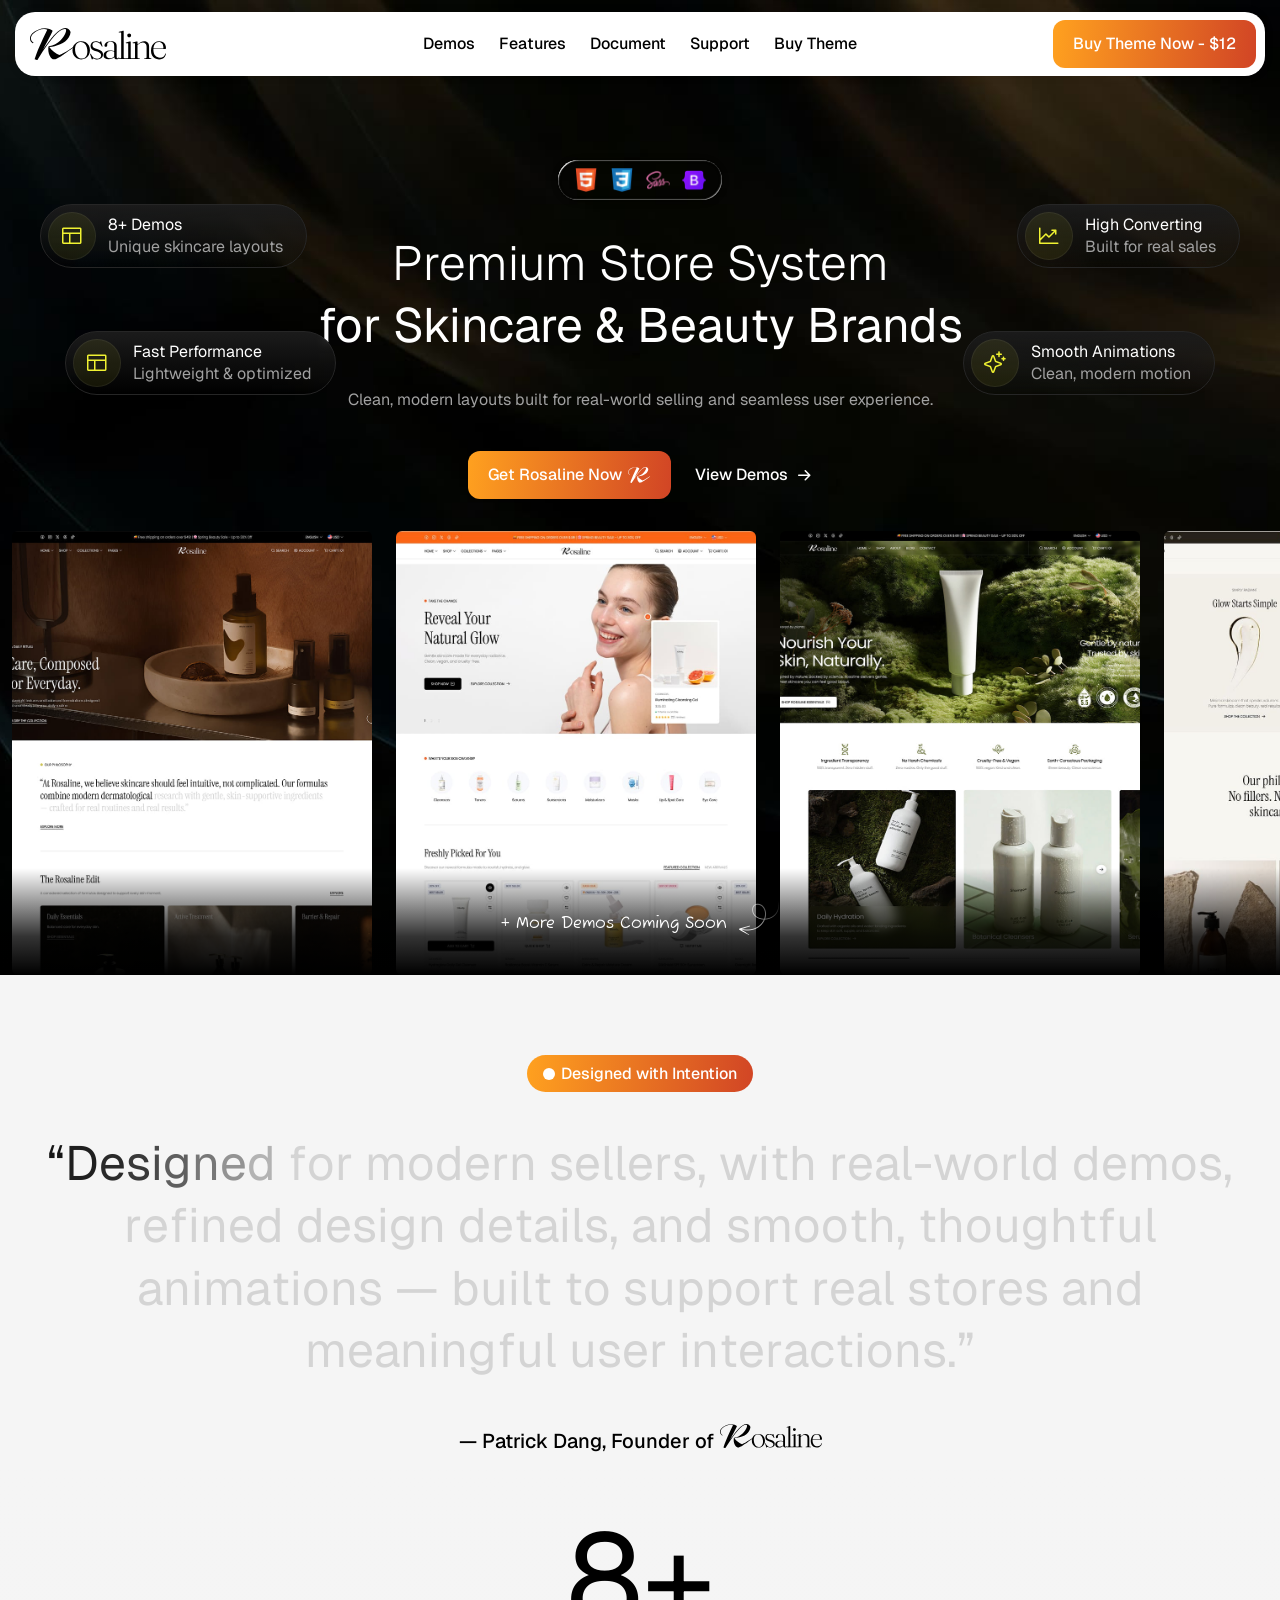
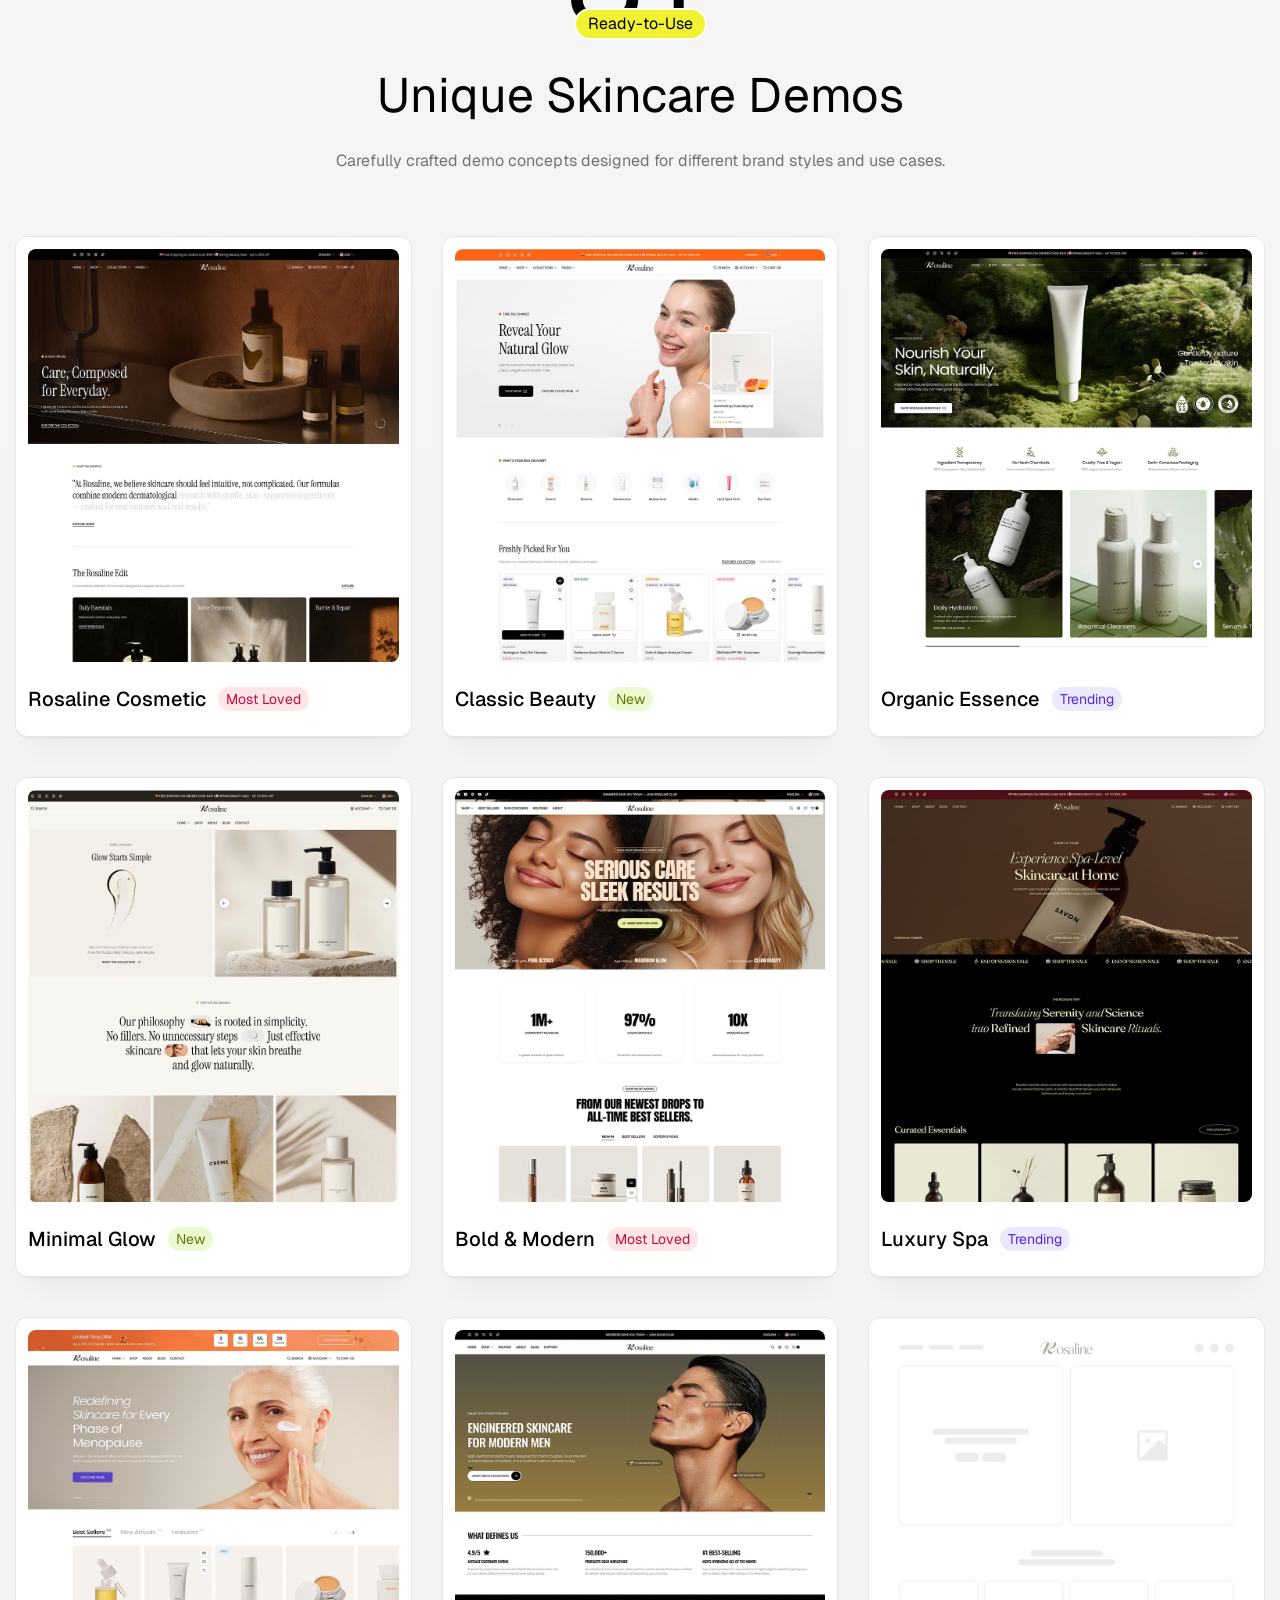
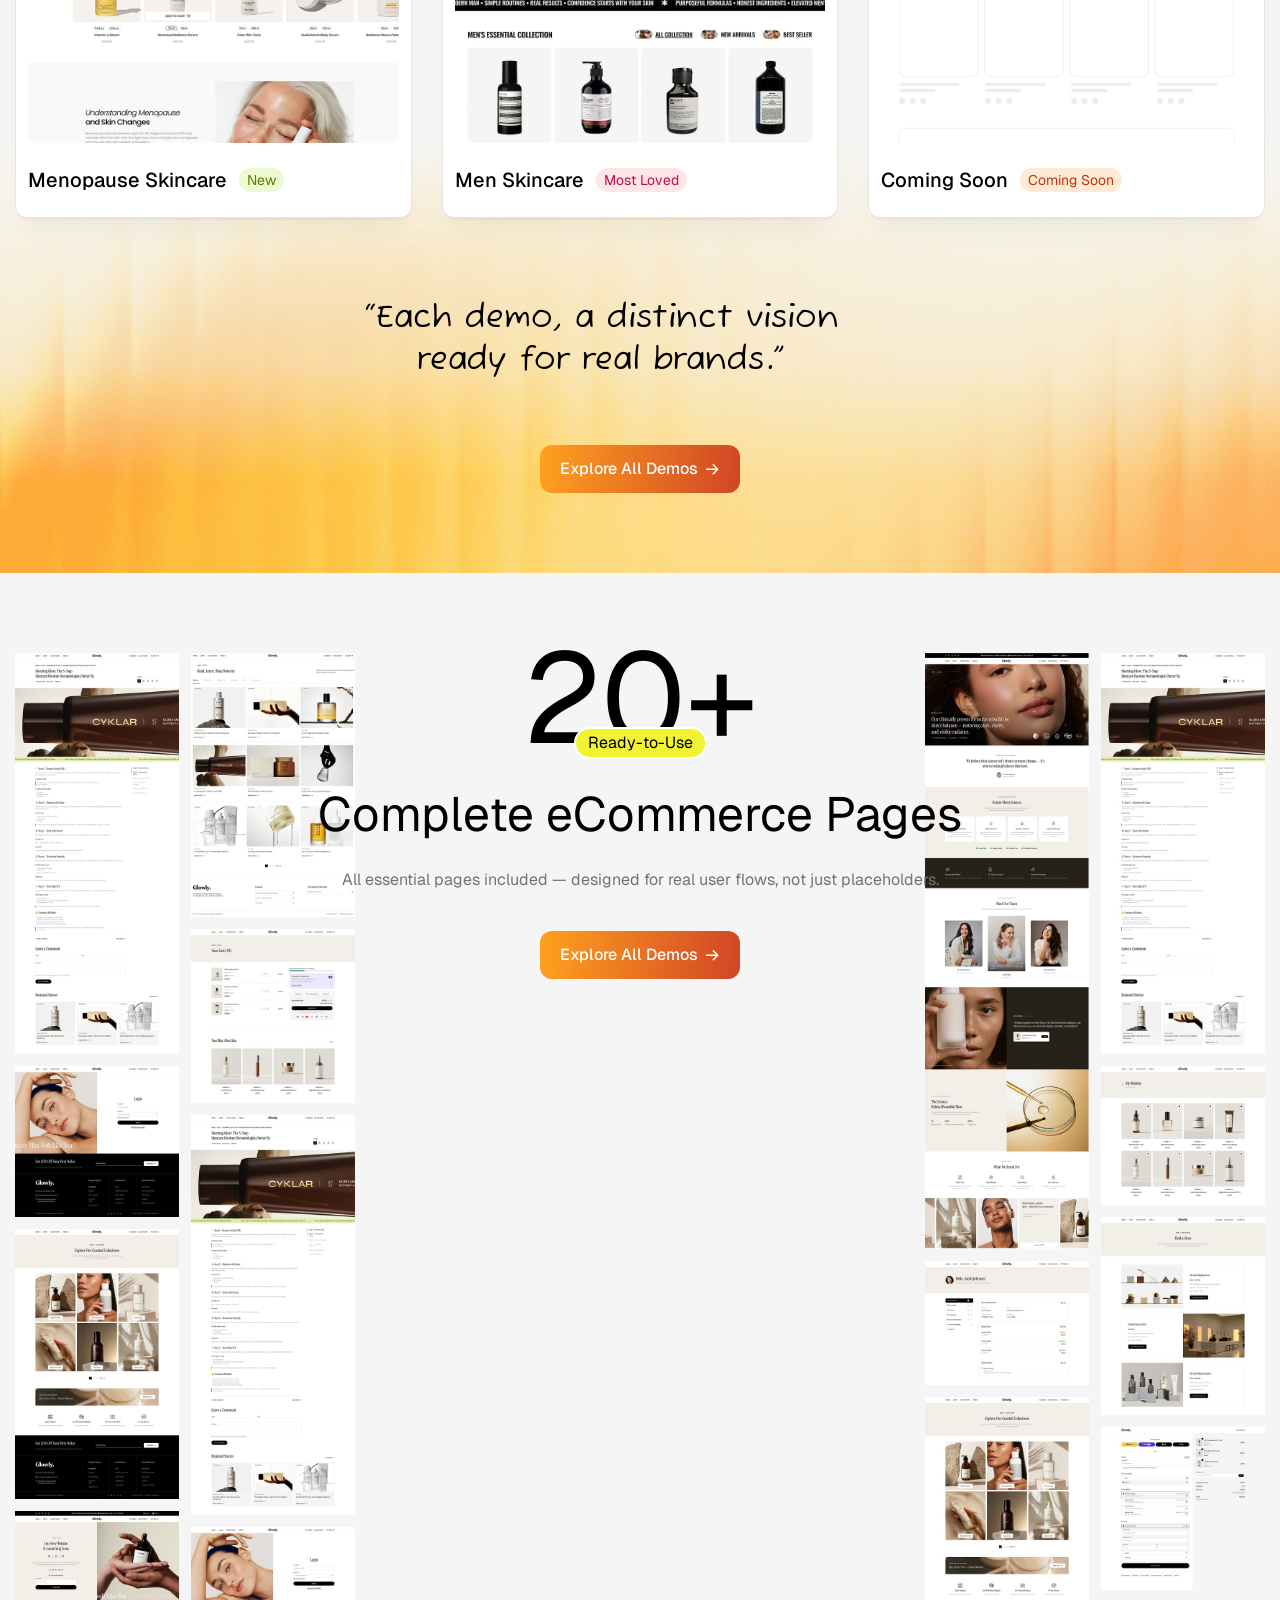
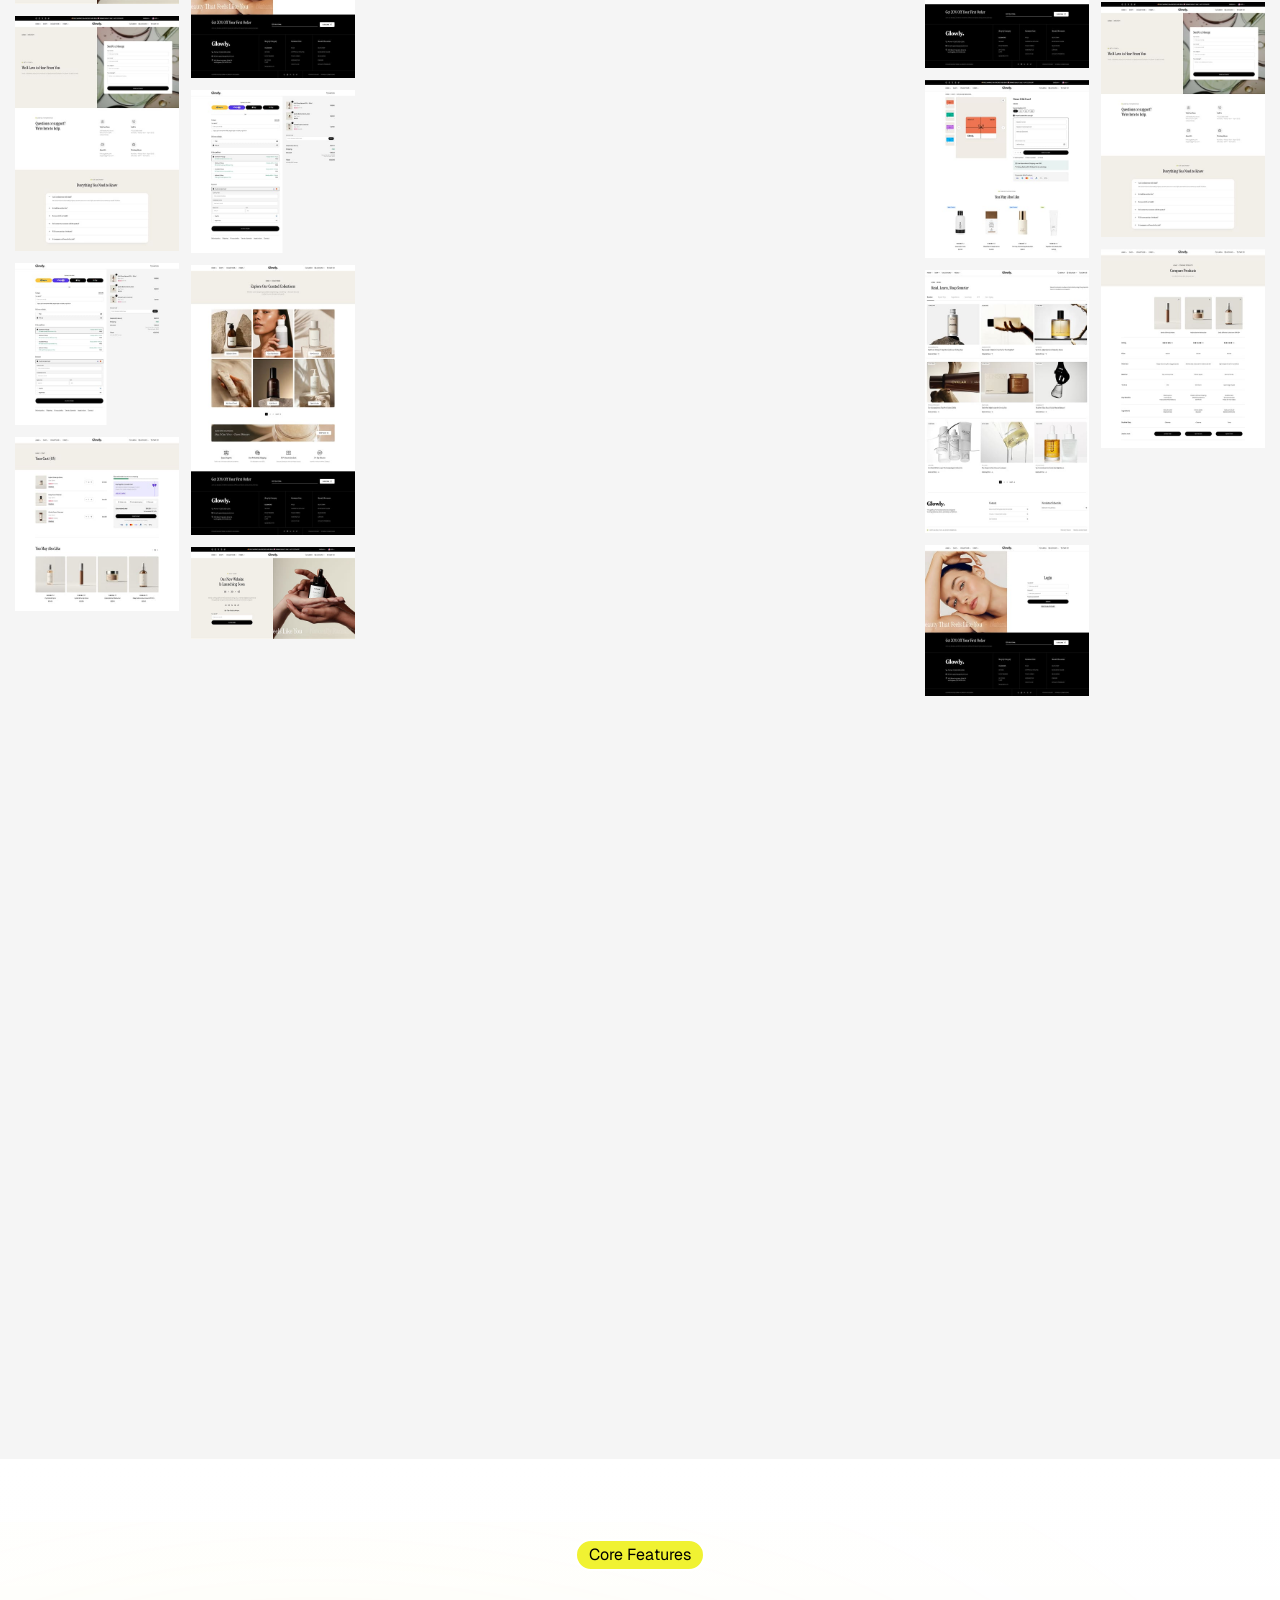
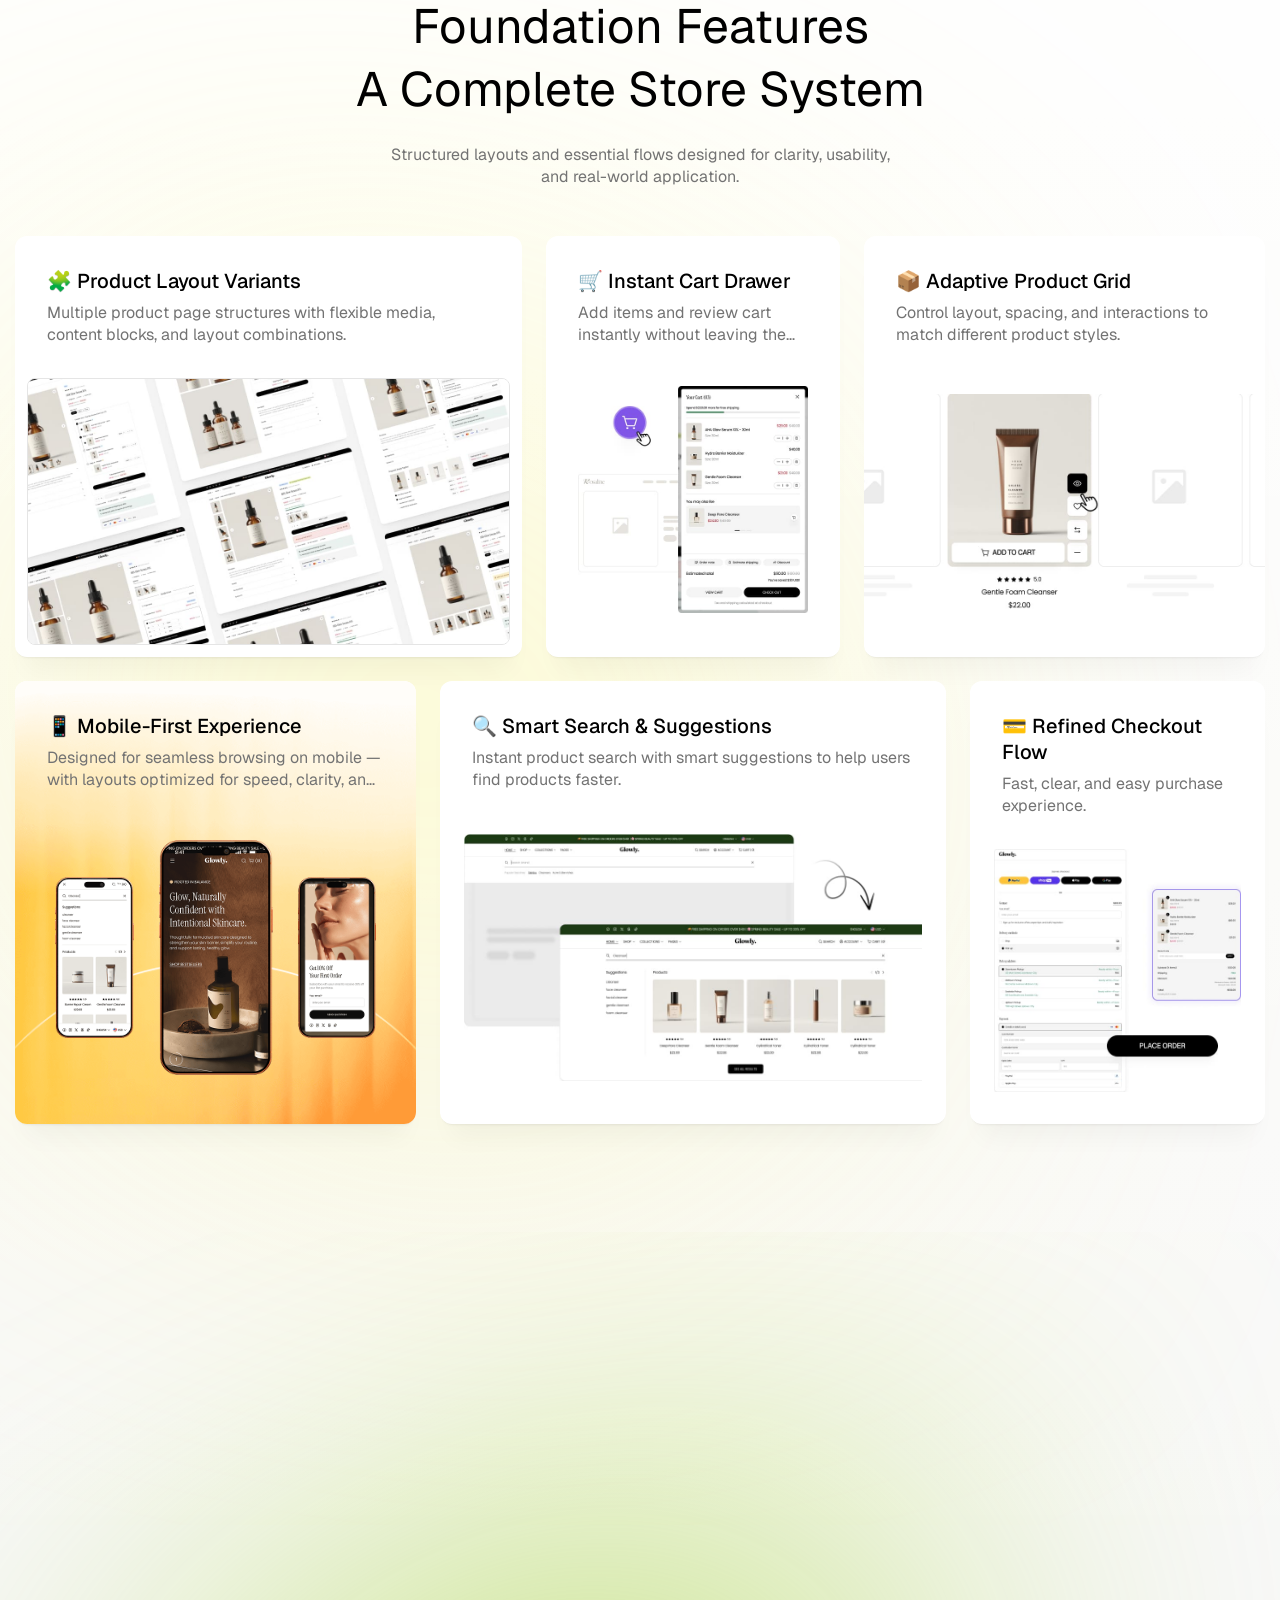
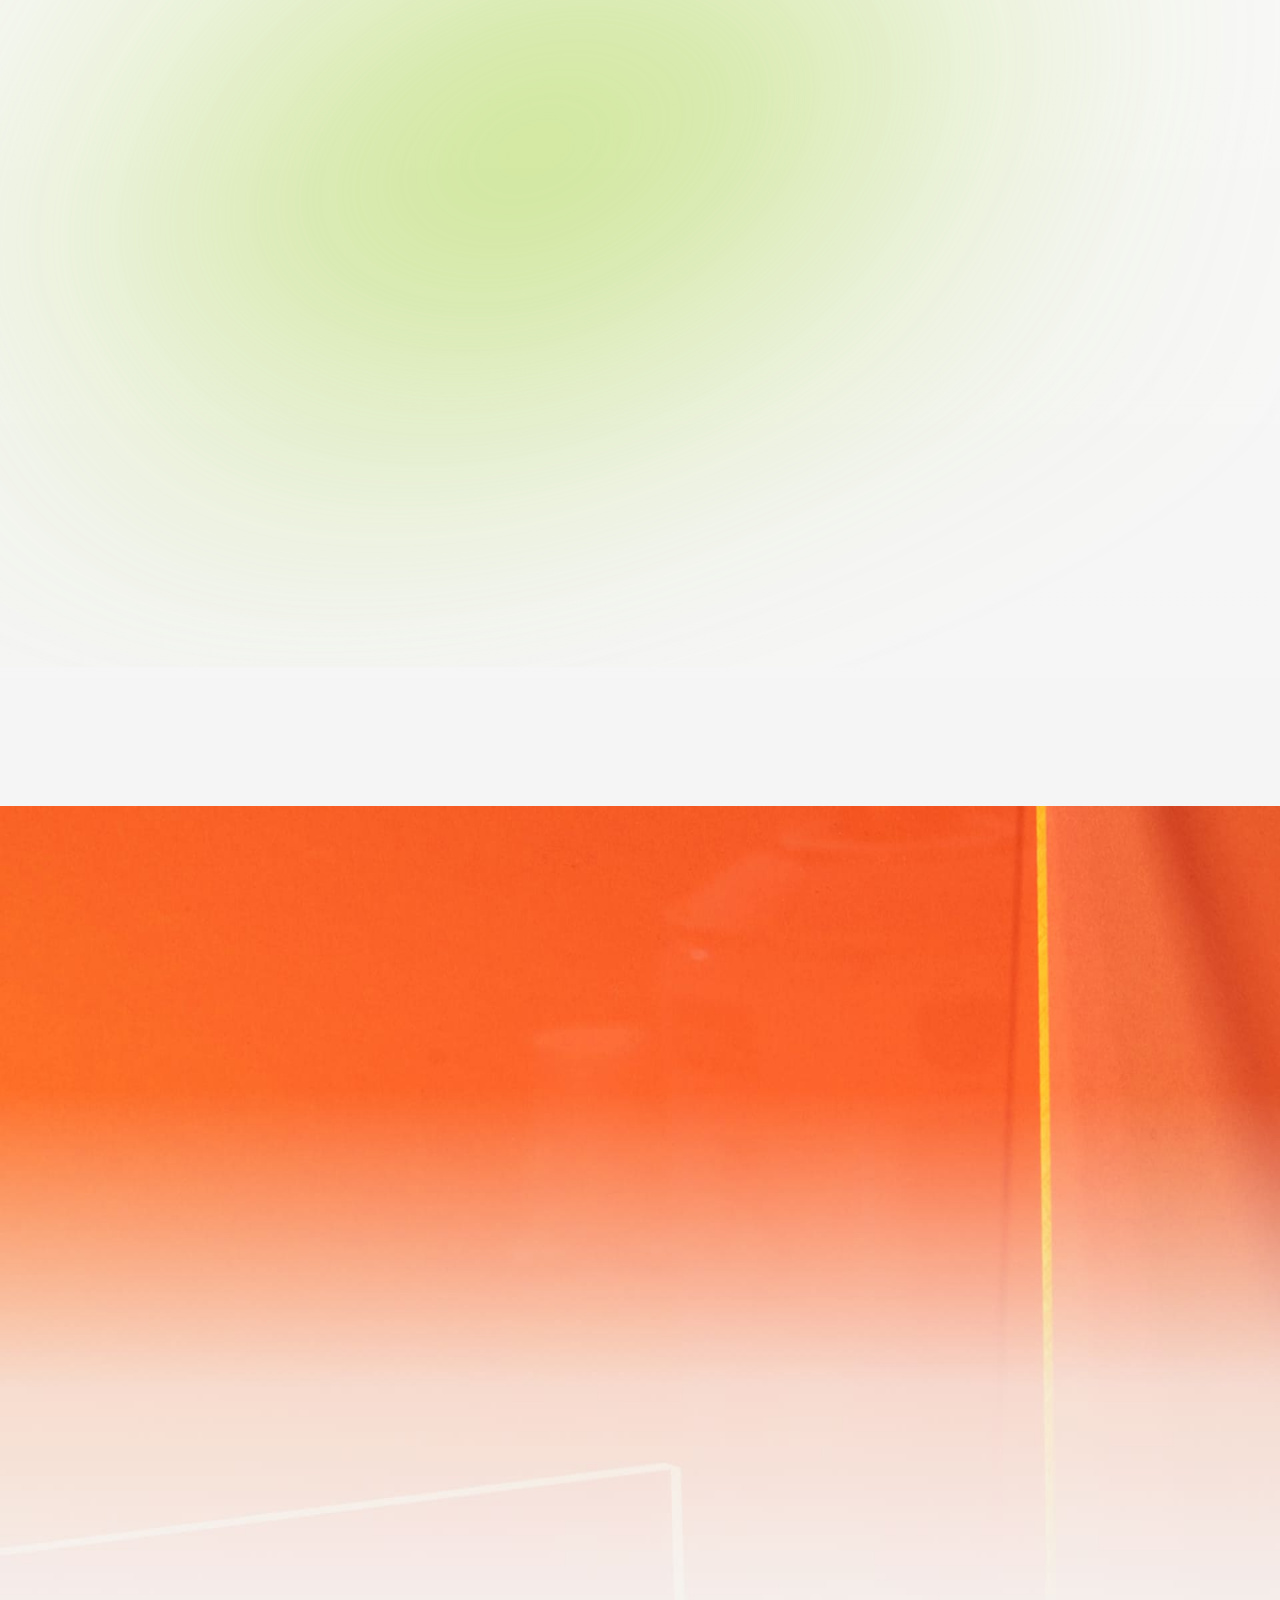
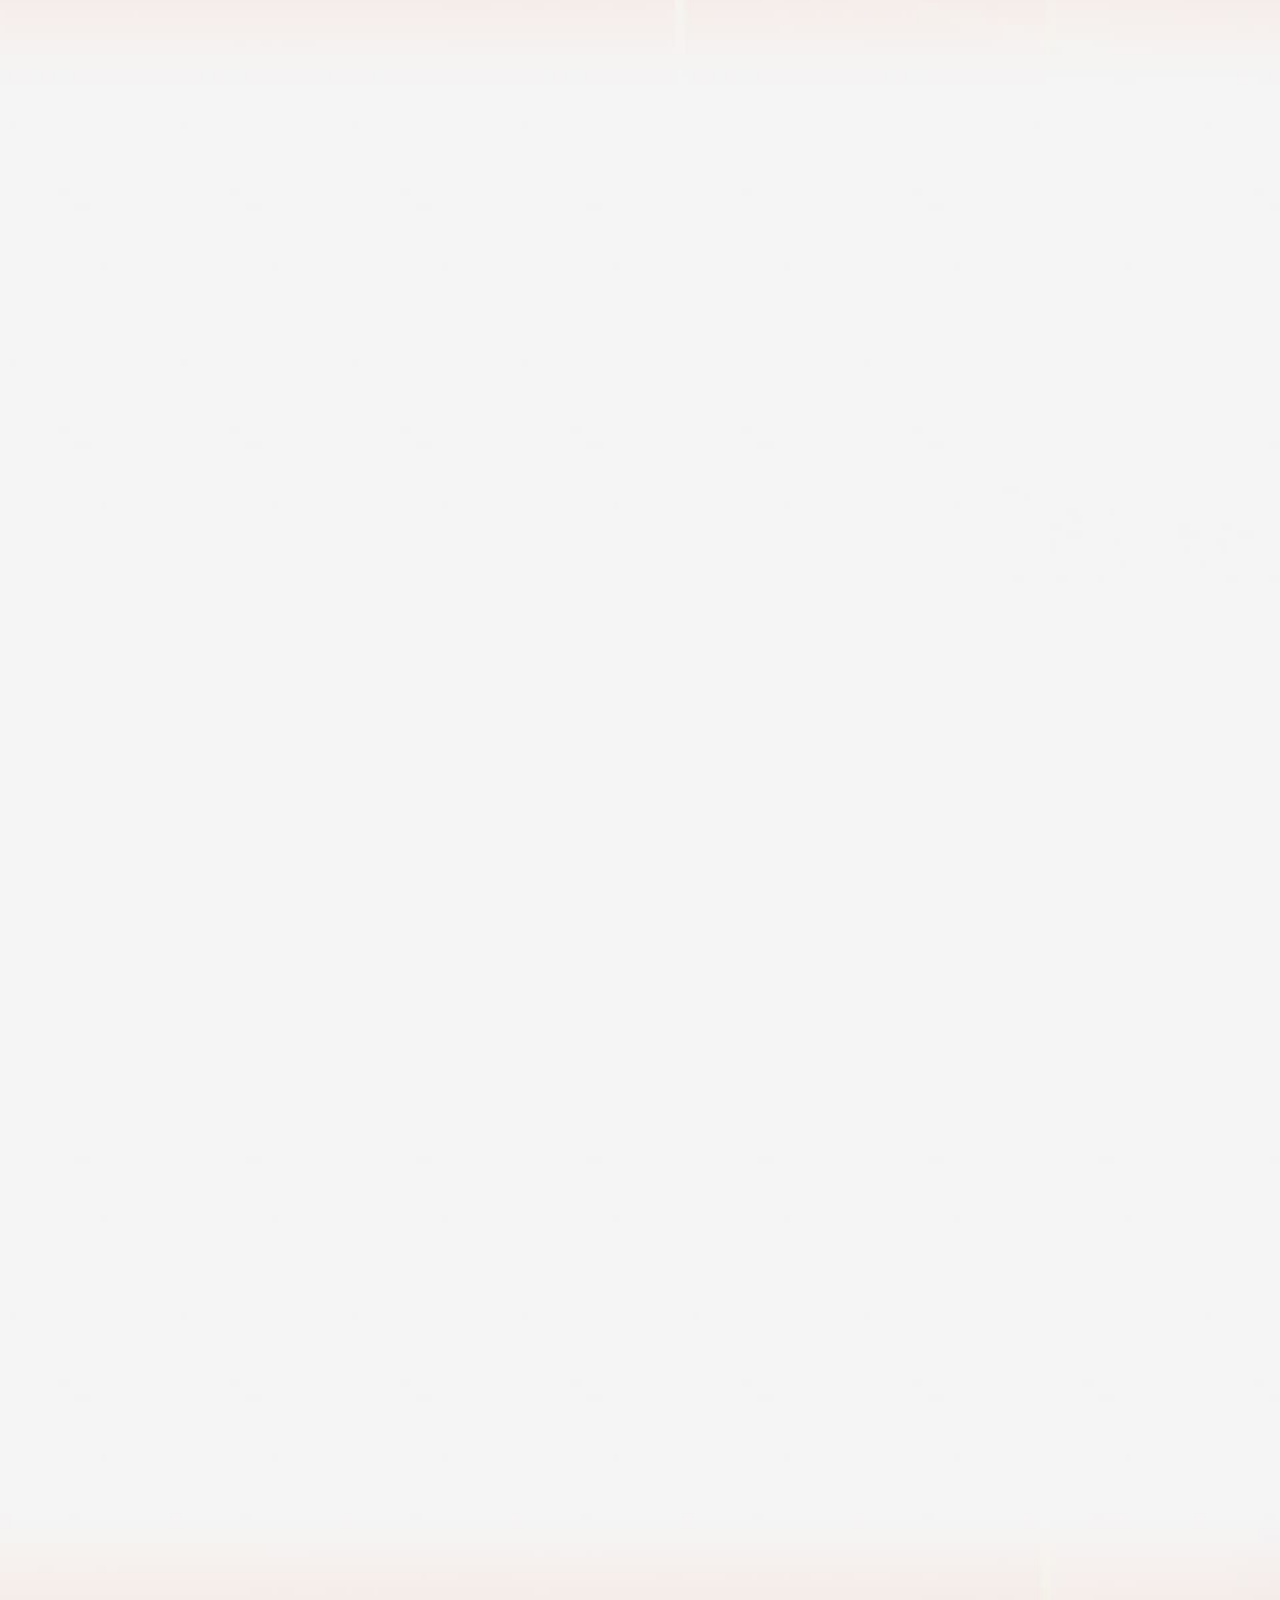
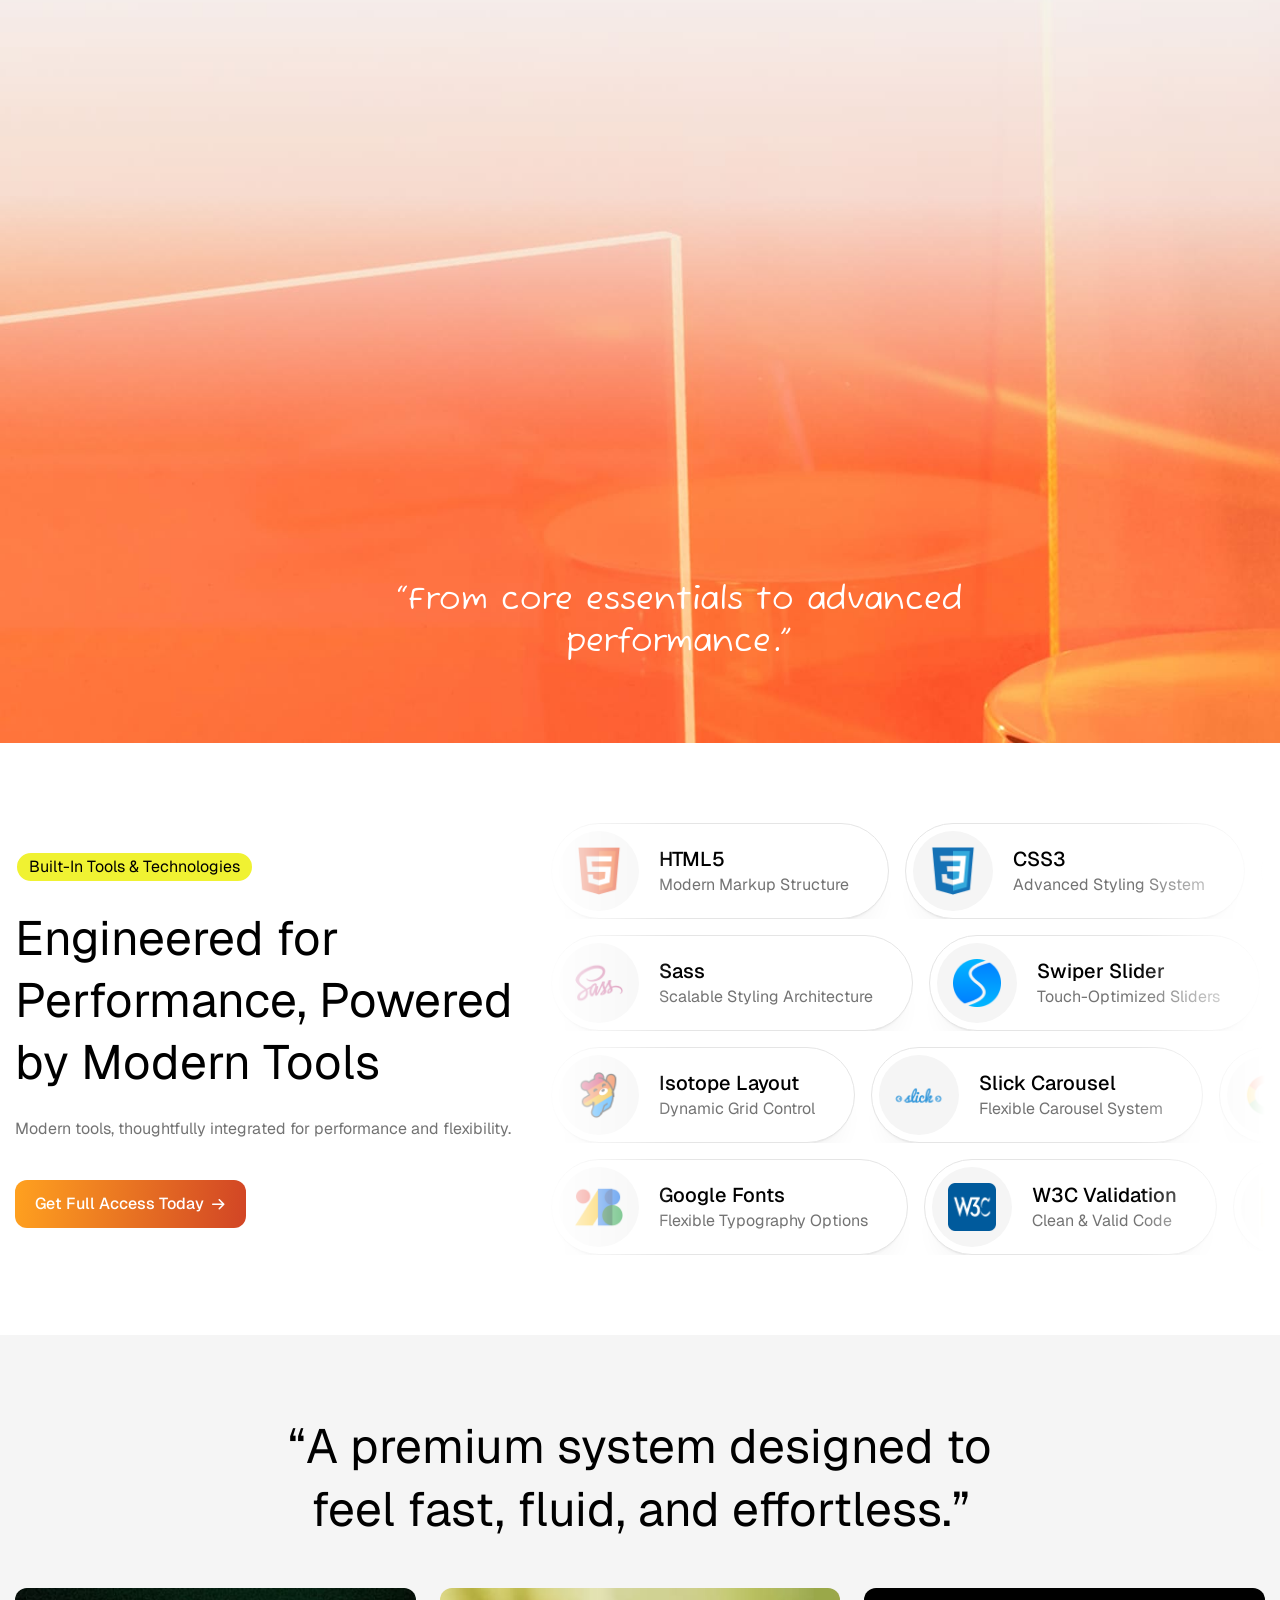
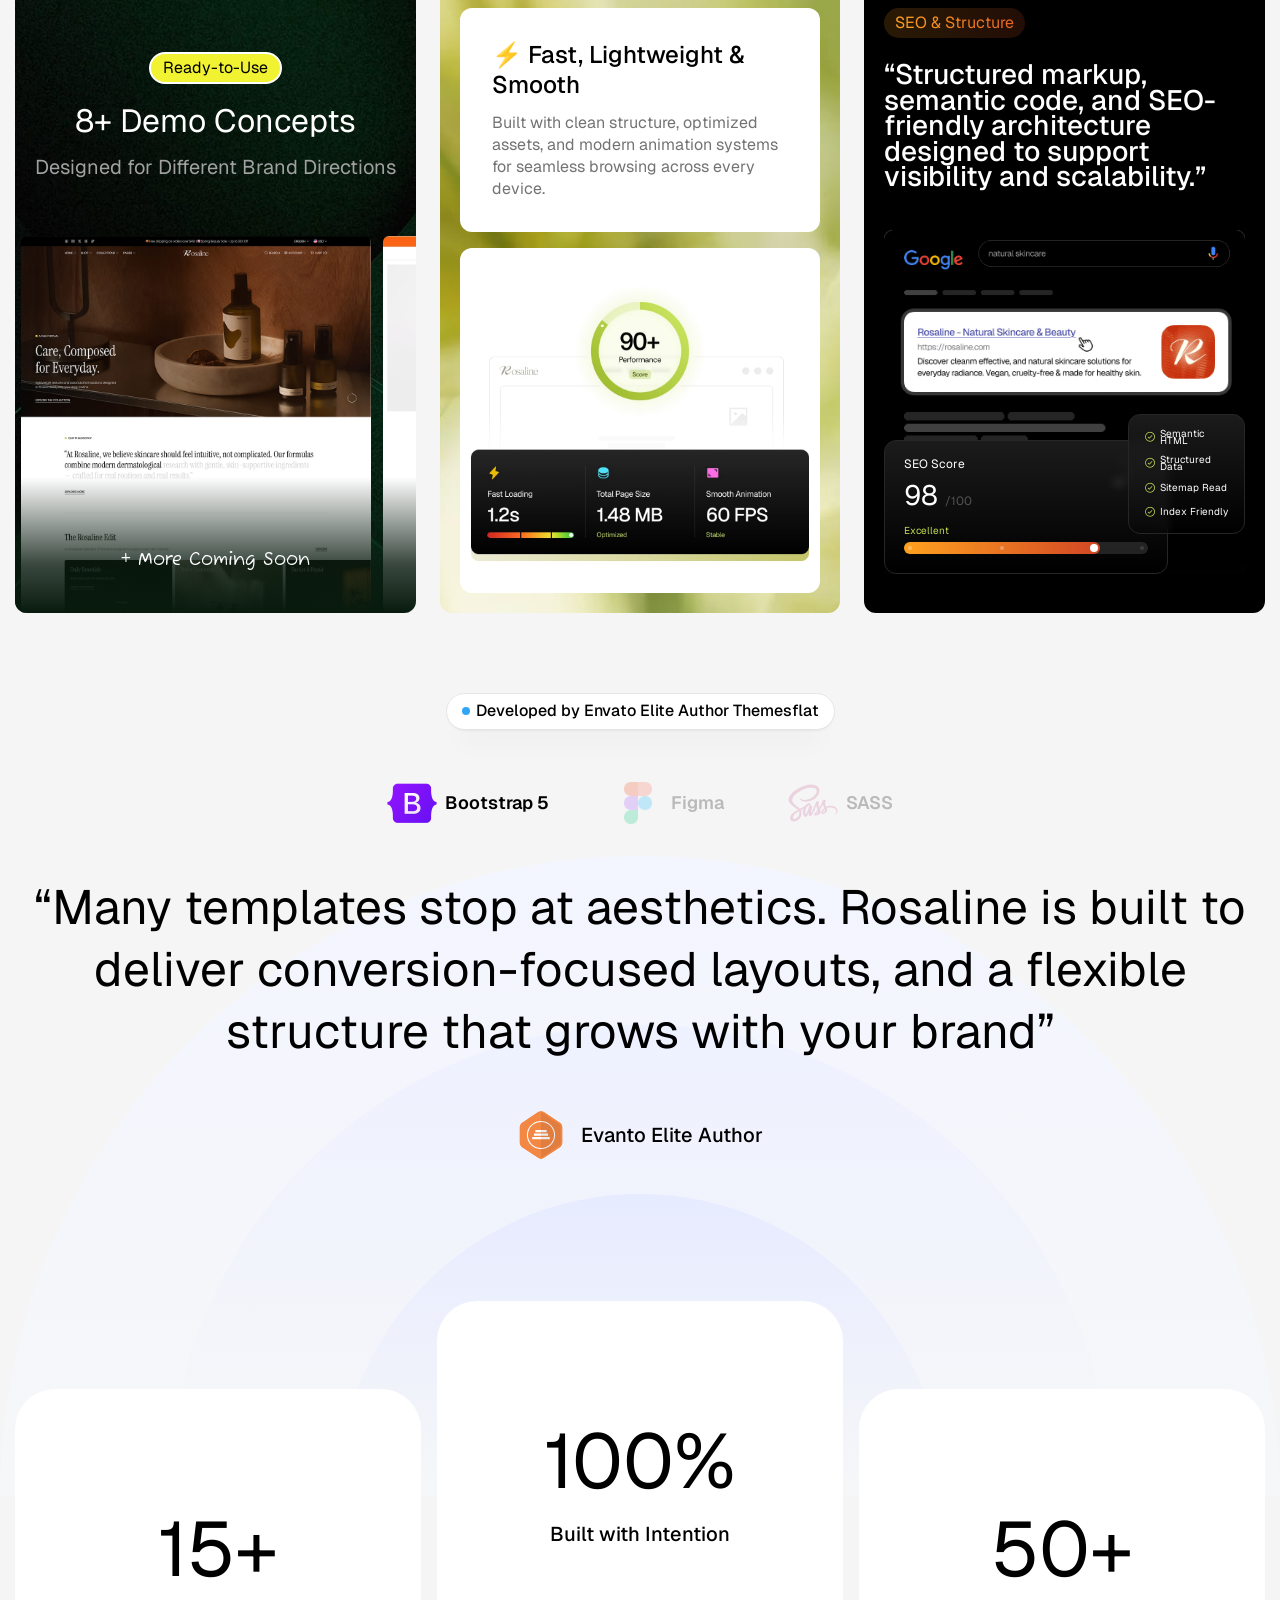
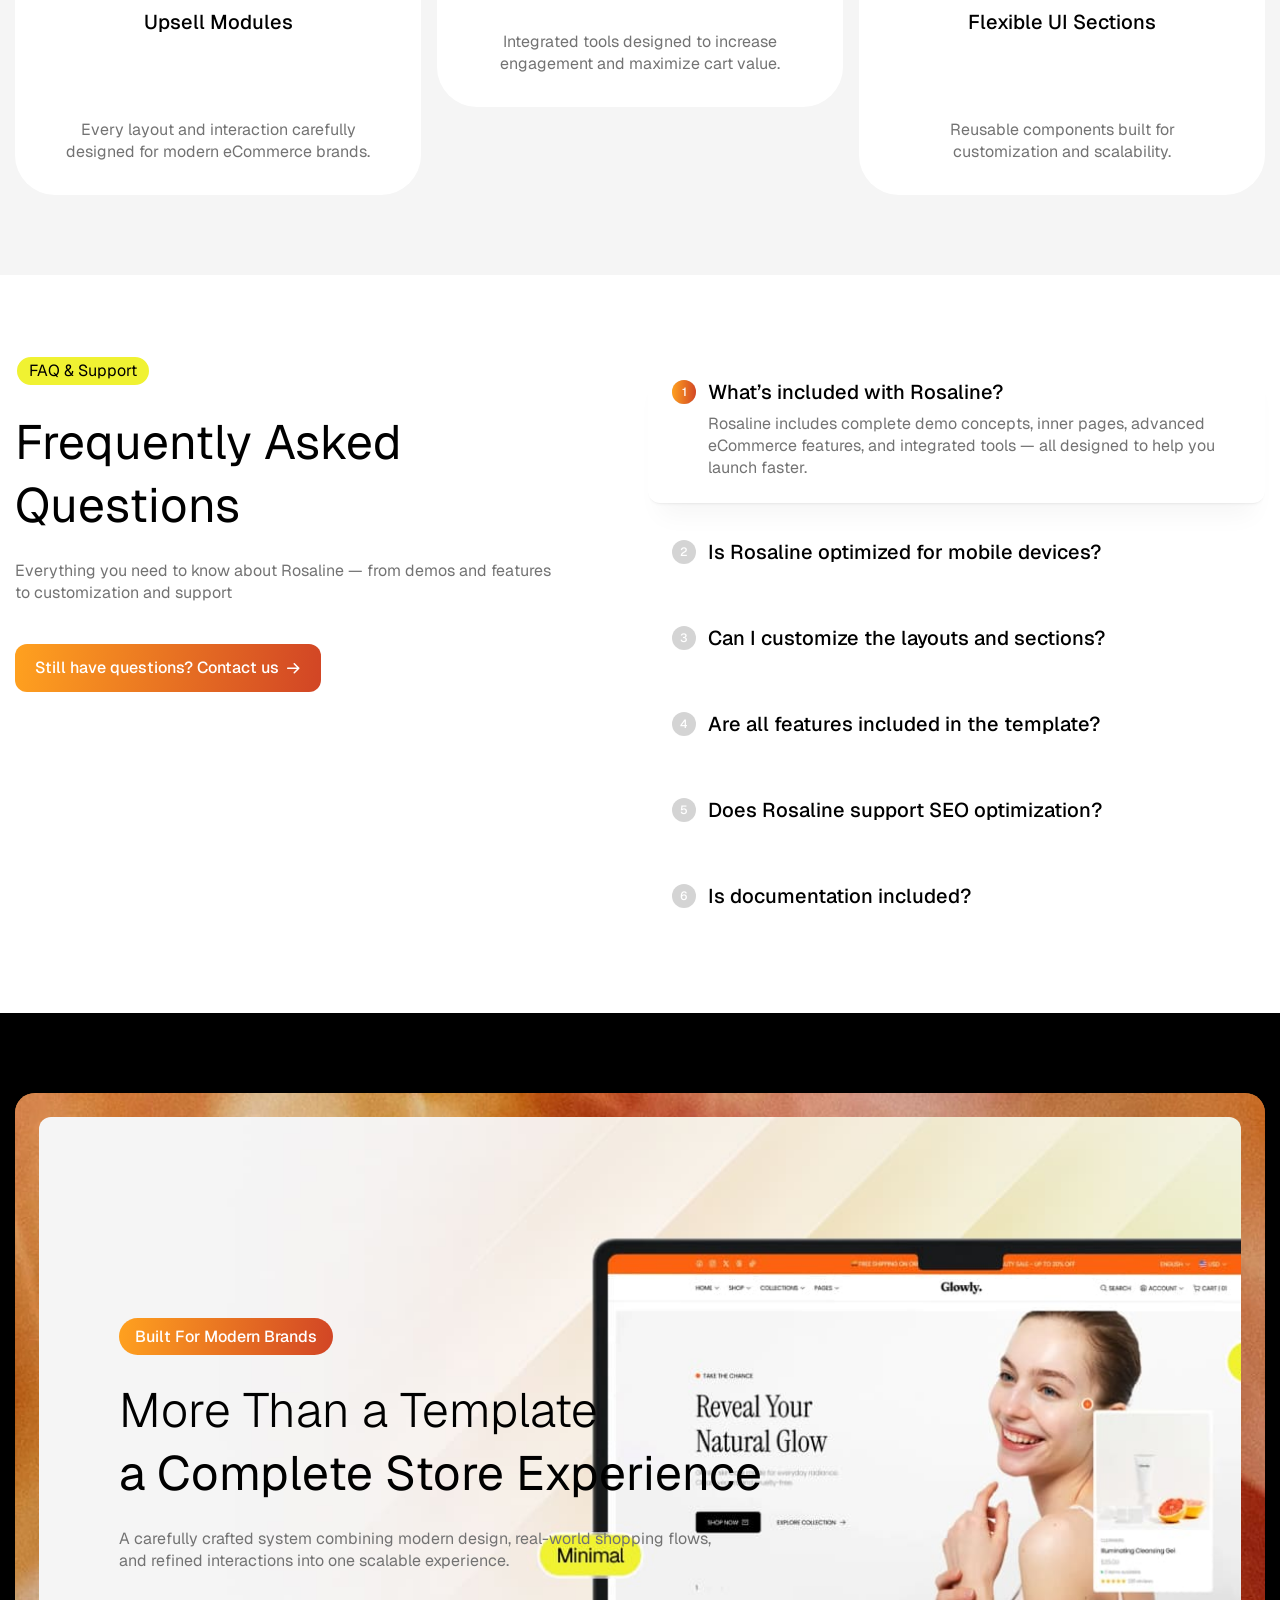
==== index.html @ 703ce0d3 "update" ====
<!DOCTYPE html>

<!--[if IE 8]><html class="ie" xmlns="http://www.w3.org/1999/xhtml" xml:lang="en-US" lang="en-US"> <![endif]-->
<!--[if (gte IE 9)|!(IE)]><!-->
<html xmlns="http://www.w3.org/1999/xhtml" xml:lang="en-US" lang="en-US">
<!--<![endif]-->

<head>
    <meta charset="utf-8">
    <title>Rosaline - Multipurpose eCommerce HTML Template</title>
    <meta name="author" content="themesflat.com">
    <meta name="viewport" content="width=device-width, initial-scale=1, maximum-scale=1">
    <meta name="description"
        content="Themesflat Rosaline - A modern and elegant Multipurpose eCommerce HTML Template, perfect for online stores selling rings, necklaces, watches, and other accessories. SEO-optimized, fast-loading, and fully customizable.">
    <meta property="og:image" content="assets/images/landing/preview.jpg">
    <!-- font -->
    <link rel="stylesheet" href="assets/fonts/fonts.css">
    <link rel="stylesheet" href="assets/icon/icomoon/style.css">
    <!-- css -->
    <link rel="stylesheet" href="assets/css/bootstrap.min.css">
    <link rel="stylesheet" href="assets/css/swiper-bundle.min.css">
    <link rel="stylesheet" href="assets/css/animate.css">
    <link rel="stylesheet" type="text/css" href="assets/css/styles.css">

    <!-- Favicon and Touch Icons  -->
    <link rel="shortcut icon" href="assets/images/logo/favicon.png">
    <link rel="apple-touch-icon-precomposed" href="assets/images/logo/favicon.png">
</head>

<body class="body-landing">
    <!-- Scroll Top -->
    <button id="goTop">
        <span class="border-progress"></span>
        <span class="ic-wrap">
            <span class="icon icon-ArrowCaretUp"></span>
        </span>
    </button>
    <!-- /Scroll Top -->

    <!-- Preload -->
    <div class="preload preload-container" id="preload">
        <div class="preload-logo">
            <div class="spinner"></div>
        </div>
    </div>
    <!-- /Preload -->

    <main id="wrapper">
        <!-- <div class="menu-overlay-enabled" id="menu-overlay-enabled"></div> -->

        <!-- Header -->
        <header class="tf-header header-v4 offset-top header-landing tf-header-landing">
            <div class="header-inner">
                <div class="container-full">
                    <div class="row align-items-center">
                        <div class="col-5 col-sm-6 col-xl-3">
                            <div class="header-left">
                                <a href="index.html" class="logo-site">
                                    <img loading="lazy" width="136" height="32" src="assets/images/logo/logo-new.svg"
                                        alt="Image">
                                </a>
                            </div>
                        </div>
                        <div class="col-md-4 col-xl-6  d-none d-xl-block">
                            <div class="header-center d-flex justify-content-center">
                                <nav class="box-navigation">
                                    <ul class="box-nav-menu">
                                        <li class="menu-item">
                                            <a href="#Demos" class="item-link">
                                                <span class="text">
                                                    Demos
                                                </span>
                                            </a>
                                        </li>
                                        <li class="menu-item">
                                            <a href="#Features" class="item-link">
                                                <span class="text">
                                                    Features
                                                </span>
                                            </a>
                                        </li>
                                        <li class="menu-item">
                                            <a href="https://vithemes.com/contact/" class="item-link" target="_blank">
                                                <span class="text">
                                                    Document
                                                </span>
                                            </a>
                                        </li>
                                        <li class="menu-item">
                                            <a href="https://themesflat.ticksy.com/" class="item-link" target="_blank">
                                                <span class="text">
                                                    Support
                                                </span>
                                            </a>
                                        </li>
                                        <li class="menu-item">
                                            <a href="https://themeforest.net/user/themesflat/portfolio"
                                                class="item-link" target="_blank">
                                                <span class="text">
                                                    Buy Theme
                                                </span>
                                            </a>
                                        </li>
                                    </ul>
                                </nav>
                            </div>
                        </div>
                        <div class="col-7 col-sm-6 col-xl-3">
                            <div class="header-right">
                                <a href="https://themeforest.net/user/themesflat/portfolio" class="tf-btn-v2">
                                    <span class="text">
                                        Buy Theme <span class="sm-d-none">Now - $12</span>
                                    </span>
                                </a>
                                <div class="box-btn-open-menu d-flex d-xl-none">
                                    <a href="#mobileMenu" data-bs-toggle="offcanvas">
                                        <i class="icon icon-OpenMenu fs-24"></i>
                                    </a>
                                </div>
                            </div>
                        </div>
                    </div>
                </div>
            </div>
        </header>
        <!-- /Header -->
        <!-- Hero Landing -->
        <div class="hero-landing">
            <div class="hero-image">
                <img loading="lazy" width="1920" height="994" src="assets/images/landing/item/bg-hero.jpg" alt="Image">
            </div>
            <div class="container">
                <div class="position-relative">
                    <div class="hero-content">
                        <div class="badge wow fadeInUp">
                            <div class="badge-item">
                                <img loading="lazy" width="24" height="24" src="assets/images/landing/item/html.png"
                                    alt="Image">
                            </div>
                            <div class="badge-item">
                                <img loading="lazy" width="24" height="24" src="assets/images/landing/item/css.png"
                                    alt="Image">
                            </div>
                            <div class="badge-item">
                                <img loading="lazy" width="24" height="24" src="assets/images/landing/item/scss.png"
                                    alt="Image">
                            </div>
                            <div class="badge-item">
                                <img loading="lazy" width="24" height="24" src="assets/images/landing/item/boostrap.png"
                                    alt="Image">
                            </div>
                        </div>
                        <h3 class="title letter-space--5 text-white wow fadeInUp">
                            <span class="fw-light">
                                Premium Store System
                            </span> <br>
                            for Skincare & Beauty Brands
                        </h3>
                        <p class="desc cl-text-6 wow fadeInUp">
                            Clean, modern layouts built for real-world selling and seamless user experience.
                        </p>
                        <div class="group-btn wow fadeInUp">
                            <a href="https://themeforest.net/user/themesflat/portfolio" class="tf-btn-v2 style-white">
                                <span class="text">
                                    Get Rosaline Now
                                </span>
                                <div class="d-flex">
                                    <svg width="23" height="16" viewBox="0 0 23 16" fill="none"
                                        xmlns="http://www.w3.org/2000/svg">
                                        <path
                                            d="M3.77147 15.8548L3.7473 15.9032C3.68283 15.9677 3.59418 16 3.48136 16C3.36854 16 2.97366 15.8628 2.29673 15.5885C3.21542 12.7645 4.5854 9.40797 6.40667 5.51891L8.63088 0.822995C8.24406 0.645486 7.71218 0.556732 7.03525 0.556732C6.16491 0.556732 5.22204 0.766516 4.20665 1.18608C3.20737 1.58951 2.32897 2.15431 1.57145 2.88048C0.830047 3.60666 0.459346 4.3651 0.459346 5.15583C0.459346 6.09178 0.910634 6.85023 1.81321 7.43116L1.35386 7.64902C0.451288 7.01967 0 6.21281 0 5.22844C0 4.32476 0.394877 3.47756 1.18463 2.68684C1.97438 1.87998 2.94143 1.2587 4.08576 0.822995C5.24622 0.371154 6.39861 0.145234 7.54295 0.145234C8.17153 0.145234 8.90487 0.2824 9.74298 0.556732C10.5972 0.831064 11.113 1.14574 11.2902 1.50076C11.0163 2.32375 9.44481 5.36561 6.57591 10.6263C9.42869 6.73727 11.3064 4.32476 12.2089 3.38881C14.417 1.1296 16.2141 0 17.6002 0C18.2127 0 18.7526 0.185577 19.22 0.556732C19.6874 0.927887 20.0501 1.40393 20.3079 1.98487C20.2274 2.9531 19.9372 3.84871 19.4376 4.67171C18.938 5.49471 18.3174 6.1886 17.576 6.7534C16.8508 7.30207 16.0207 7.77811 15.0859 8.18154C14.1511 8.58497 13.2243 8.88351 12.3056 9.07716C11.4031 9.2708 10.5166 9.39183 9.64627 9.44024C10.2265 10.3116 10.984 11.1104 11.9188 11.8366C12.8536 12.5466 13.7804 13.0953 14.6991 13.4826C15.7467 13.1437 17.4955 12.1755 19.9453 10.5779L21.9761 9.2466L22.1453 9.56127L20.1871 10.8926C19.6874 11.2315 19.0911 11.643 18.398 12.1271C17.7211 12.5951 17.1973 12.9581 16.8266 13.2163C16.472 13.4584 16.0529 13.7408 15.5694 14.0635C15.0859 14.3863 14.6991 14.6283 14.409 14.7897C14.135 14.9511 13.8287 15.1044 13.4903 15.2496C13.1679 15.411 12.8859 15.524 12.6441 15.5885C12.4024 15.6531 12.1686 15.6853 11.943 15.6853C11.2177 15.6853 10.5247 15.064 9.86386 13.8215C9.21916 12.5628 9.00158 11.062 9.2111 9.31921L9.45286 9.14977C10.5811 8.97226 11.6368 8.62532 12.6199 8.10893C13.6192 7.5764 14.4331 6.99546 15.0617 6.36611C15.7064 5.72063 16.2625 5.05093 16.7299 4.35703C17.1973 3.647 17.5357 3.02572 17.7453 2.49319C17.9548 1.94453 18.0596 1.51689 18.0596 1.21029C18.0596 0.726172 17.8339 0.484114 17.3826 0.484114C14.6749 0.484114 10.299 5.34947 4.255 15.0802C4.10994 15.3222 4.01324 15.4836 3.96488 15.5643C3.86818 15.7257 3.80371 15.8225 3.77147 15.8548Z"
                                            fill="white" />
                                    </svg>
                                </div>
                            </a>
                            <a href="#Demos" class="tf-btn-icon text-white fw-medium">
                                View Demos
                                <i class="icon icon-ArrowRight2 fs-16"></i>
                            </a>
                        </div>
                    </div>
                    <ul class="list-benefit tf-grid-layout sm-col-2 lg-col-4 gap-12 mb-xl-0">
                        <li class="benefit-item benefit-1 wow fadeInRight" data-wow-delay="0.1s">
                            <div class="ic-wrap">
                                <i class="icon icon-Grid2"></i>
                            </div>
                            <div class="infor">
                                <p class="infor_name text-white">8+ Demos</p>
                                <p class="infor_desc cl-text-6 text-line-clamp-1">
                                    Unique skincare layouts
                                </p>
                            </div>
                        </li>
                        <li class="benefit-item benefit-2 wow fadeInRight" data-wow-delay="0.2s">
                            <div class="ic-wrap">
                                <i class="icon icon-Grid2"></i>
                            </div>
                            <div class="infor">
                                <p class="infor_name text-white">Fast Performance</p>
                                <p class="infor_desc cl-text-6 text-line-clamp-1">
                                    Lightweight & optimized
                                </p>
                            </div>
                        </li>
                        <li class="benefit-item benefit-3 wow fadeInLeft" data-wow-delay="0.1s">
                            <div class="ic-wrap">
                                <i class="icon icon-Stock"></i>
                            </div>
                            <div class="infor">
                                <p class="infor_name text-white">High Converting</p>
                                <p class="infor_desc cl-text-6 text-line-clamp-1">
                                    Built for real sales
                                </p>
                            </div>
                        </li>
                        <li class="benefit-item benefit-4 wow fadeInLeft" data-wow-delay="0.2s">
                            <div class="ic-wrap">
                                <i class="icon icon-Spark"></i>
                            </div>
                            <div class="infor">
                                <p class="infor_name text-white">Smooth Animations</p>
                                <p class="infor_desc cl-text-6 text-line-clamp-1">
                                    Clean, modern motion
                                </p>
                            </div>
                        </li>
                    </ul>
                </div>
            </div>
            <div class="infiniteSlide-demo wow fadeIn">
                <div class="infiniteSlide infiniteSlide-wrapper" data-clone="2" data-speed="100">
                    <!-- Clone 1 -->
                    <div class="infiniteSlide-item">
                        <div class="image-demo">
                            <img loading="lazy" width="414" height="446" src="assets/images/demo/home-1.jpg"
                                alt="Image">
                        </div>
                    </div>
                    <div class="infiniteSlide-item">
                        <div class="image-demo">
                            <img loading="lazy" width="414" height="446" src="assets/images/demo/home-2.jpg"
                                alt="Image">
                        </div>
                    </div>
                    <div class="infiniteSlide-item">
                        <div class="image-demo">
                            <img loading="lazy" width="414" height="446" src="assets/images/demo/home-3.jpg"
                                alt="Image">
                        </div>
                    </div>
                    <div class="infiniteSlide-item">
                        <div class="image-demo">
                            <img loading="lazy" width="414" height="446" src="assets/images/demo/home-4.jpg"
                                alt="Image">
                        </div>
                    </div>
                    <div class="infiniteSlide-item">
                        <div class="image-demo">
                            <img loading="lazy" width="414" height="446" src="assets/images/demo/home-5.jpg"
                                alt="Image">
                        </div>
                    </div>
                    <div class="infiniteSlide-item">
                        <div class="image-demo">
                            <img loading="lazy" width="414" height="446" src="assets/images/demo/home-6.jpg"
                                alt="Image">
                        </div>
                    </div>
                    <div class="infiniteSlide-item">
                        <div class="image-demo">
                            <img loading="lazy" width="414" height="446" src="assets/images/demo/home-7.jpg"
                                alt="Image">
                        </div>
                    </div>
                    <div class="infiniteSlide-item">
                        <div class="image-demo">
                            <img loading="lazy" width="414" height="446" src="assets/images/demo/home-8.jpg"
                                alt="Image">
                        </div>
                    </div>
                </div>
                <p class="text-demo text-white font-fuzzy_bubble">
                    + More Demos Coming Soon
                    <span class="img-item">
                        <img loading="lazy" width="34" height="40" src="assets/images/landing/item/arrow-elip.png"
                            alt="Image">
                    </span>
                </p>
            </div>
        </div>
        <!-- /Hero Landing -->
        <!-- Design Tes -->
        <div class="section-design-testimonial flat-spacing-3 pb-0">
            <div class="container">
                <div class="content">
                    <div class="eyebrow-label-v2 spacing-bottom-4 wow fadeIn">
                        <div class="wrap">
                            <span class="br-dot bg-white"></span>
                            <span class="fw-medium">
                                Designed with Intention
                            </span>
                        </div>
                    </div>
                    <div class="text-color-change h3 letter-space--5 spacing-bottom-4">
                        “Designed for modern sellers, with real-world demos, refined design details, and smooth,
                        thoughtful
                        animations — built to support real stores and meaningful user interactions.”
                    </div>
                    <p class="author h7 fw-medium letter-space--4">
                        — Patrick Dang, Founder of
                        <span class="logo">
                            <img loading="lazy" width="102" height="24" src="assets/images/logo/logo-new.svg"
                                alt="Image">
                        </span>
                    </p>
                </div>
            </div>
        </div>
        <!-- /Design Tes -->
        <!-- Demo -->
        <div class="section-demo-page flat-spacing-3 pb-0" id="Demos">
            <div class="bg-img-item">
                <img loading="lazy" width="1920" height="703" src="assets/images/landing/item/bg-item-2.png"
                    alt="Image">
            </div>
            <div class="container position-relative z-1">
                <div class="landing-heading center spacing-bottom-2">
                    <div class="has-number">
                        <div class="view-counter text-144-102 letter-space--6">
                            <span class="number" data-to="8" data-speed="1000">0</span>+
                        </div>
                        <div class="badge-landing">
                            Ready-to-Use
                        </div>
                    </div>
                    <h3 class="s-title letter-space--5 wow fadeInUpBlur">
                        Unique Skincare Demos
                    </h3>
                    <p class="s-desc cl-text-5 wow fadeInUpBlur">
                        Carefully crafted demo concepts designed for different brand styles and use cases.
                    </p>
                </div>
                <div class="demo-grid_layout tf-grid-layout tf-col-2 lg-col-3 wow fadeInUpBlur">
                    <div class="demo-card hover-img">
                        <div class="main-card">
                            <a href="https://tfrosaline.vercel.app/index.html" class="card-image"
                                target="_blank">
                                <img loading="lazy" width="424" height="472" src="assets/images/demo/home-1.jpg"
                                    alt="Image">
                            </a>
                            <a href="https://tfrosaline.vercel.app/index.html" class="card-link link-inner-underline">
                                <span class="text h7 fw-medium letter-space--4 inner-underline">
                                    Rosaline Cosmetic
                                </span>
                                <span class="demo-label style-2 type-loved">
                                    Most Loved
                                </span>
                                <div class="flex-1 d-none d-md-flex justify-content-end">
                                    <span class="wrap">
                                        <i class="icon icon-ArrowRight2"></i>
                                    </span>
                                </div>
                            </a>
                        </div>
                    </div>
                    <div class="demo-card hover-img">
                        <div class="main-card">
                            <a href="https://tfrosaline.vercel.app/home-classic-beauty.html"
                                class="card-image" target="_blank">
                                <img loading="lazy" width="424" height="472" src="assets/images/demo/home-2.jpg"
                                    alt="Image">
                            </a>
                            <a href="https://tfrosaline.vercel.app/home-classic-beauty.html"
                                class="card-link link-inner-underline">
                                <span class="text h7 fw-medium letter-space--4 inner-underline">
                                    Classic Beauty
                                </span>
                                <span class="demo-label style-2 type-new">
                                    New
                                </span>
                                <div class="flex-1 d-none d-md-flex justify-content-end">
                                    <span class="wrap">
                                        <i class="icon icon-ArrowRight2"></i>
                                    </span>
                                </div>
                            </a>
                        </div>
                    </div>
                    <div class="demo-card hover-img">
                        <div class="main-card">
                            <a href="https://tfrosaline.vercel.app/home-organic-essence.html"
                                class="card-image" target="_blank">
                                <img loading="lazy" width="424" height="472" src="assets/images/demo/home-3.jpg"
                                    alt="Image">
                            </a>
                            <a href="https://tfrosaline.vercel.app/home-organic-essence.html"
                                class="card-link link-inner-underline">
                                <span class="text h7 fw-medium letter-space--4 inner-underline">
                                    Organic Essence
                                </span>
                                <span class="demo-label style-2 type-trend">
                                    Trending
                                </span>
                                <div class="flex-1 d-none d-md-flex justify-content-end">
                                    <span class="wrap">
                                        <i class="icon icon-ArrowRight2"></i>
                                    </span>
                                </div>
                            </a>
                        </div>
                    </div>
                    <div class="demo-card hover-img">
                        <div class="main-card">
                            <a href="https://tfrosaline.vercel.app/home-minimal-glow.html" class="card-image"
                                target="_blank">
                                <img loading="lazy" width="424" height="472" src="assets/images/demo/home-4.jpg"
                                    alt="Image">
                            </a>
                            <a href="https://tfrosaline.vercel.app/home-minimal-glow.html"
                                class="card-link link-inner-underline">
                                <span class="text h7 fw-medium letter-space--4 inner-underline">
                                    Minimal Glow
                                </span>
                                <span class="demo-label style-2 type-new">
                                    New
                                </span>
                                <div class="flex-1 d-none d-md-flex justify-content-end">
                                    <span class="wrap">
                                        <i class="icon icon-ArrowRight2"></i>
                                    </span>
                                </div>
                            </a>
                        </div>
                    </div>
                    <div class="demo-card hover-img">
                        <div class="main-card">
                            <a href="https://tfrosaline.vercel.app/home-bold-modern.html" class="card-image"
                                target="_blank">
                                <img loading="lazy" width="424" height="472" src="assets/images/demo/home-5.jpg"
                                    alt="Image">
                            </a>
                            <a href="https://tfrosaline.vercel.app/home-bold-modern.html"
                                class="card-link link-inner-underline">
                                <span class="text h7 fw-medium letter-space--4 inner-underline">
                                    Bold & Modern
                                </span>
                                <span class="demo-label style-2 type-loved">
                                    Most Loved
                                </span>
                                <div class="flex-1 d-none d-md-flex justify-content-end">
                                    <span class="wrap">
                                        <i class="icon icon-ArrowRight2"></i>
                                    </span>
                                </div>
                            </a>
                        </div>
                    </div>
                    <div class="demo-card hover-img">
                        <div class="main-card">
                            <a href="https://tfrosaline.vercel.app/home-luxury-spa.html" class="card-image"
                                target="_blank">
                                <img loading="lazy" width="424" height="472" src="assets/images/demo/home-6.jpg"
                                    alt="Image">
                            </a>
                            <a href="https://tfrosaline.vercel.app/home-luxury-spa.html"
                                class="card-link link-inner-underline">
                                <span class="text h7 fw-medium letter-space--4 inner-underline">
                                    Luxury Spa
                                </span>
                                <span class="demo-label style-2 type-trend">
                                    Trending
                                </span>
                                <div class="flex-1 d-none d-md-flex justify-content-end">
                                    <span class="wrap">
                                        <i class="icon icon-ArrowRight2"></i>
                                    </span>
                                </div>
                            </a>
                        </div>
                    </div>
                    <div class="demo-card hover-img">
                        <div class="main-card">
                            <a href="https://tfrosaline.vercel.app/home-menopause-skincare.html"
                                class="card-image" target="_blank">
                                <img loading="lazy" width="424" height="472" src="assets/images/demo/home-7.jpg"
                                    alt="Image">
                            </a>
                            <a href="https://tfrosaline.vercel.app/home-menopause-skincare.html"
                                class="card-link link-inner-underline">
                                <span class="text h7 fw-medium letter-space--4 inner-underline">
                                    Menopause Skincare
                                </span>
                                <span class="demo-label style-2 type-new">
                                    New
                                </span>
                                <div class="flex-1 d-none d-md-flex justify-content-end">
                                    <span class="wrap">
                                        <i class="icon icon-ArrowRight2"></i>
                                    </span>
                                </div>
                            </a>
                        </div>
                    </div>
                    <div class="demo-card hover-img">
                        <div class="main-card">
                            <a href="https://tfrosaline.vercel.app/home-men-skincare.html" class="card-image"
                                target="_blank">
                                <img loading="lazy" width="424" height="472" src="assets/images/demo/home-8.jpg"
                                    alt="Image">
                            </a>
                            <a href="https://tfrosaline.vercel.app/home-men-skincare.html"
                                class="card-link link-inner-underline">
                                <span class="text h7 fw-medium letter-space--4 inner-underline">
                                    Men Skincare
                                </span>
                                <span class="demo-label style-2 type-loved">
                                    Most Loved
                                </span>
                                <div class="flex-1 d-none d-md-flex justify-content-end">
                                    <span class="wrap">
                                        <i class="icon icon-ArrowRight2"></i>
                                    </span>
                                </div>
                            </a>
                        </div>
                    </div>
                    <div class="demo-card coming">
                        <div class="main-card">
                            <div class="card-image">
                                <img loading="lazy" width="424" height="472"
                                    src="assets/images/landing/thumb-coming.jpg" alt="Image">
                            </div>
                            <div class="card-link">
                                <span class="text h7 fw-medium letter-space--4">
                                    Coming Soon
                                </span>
                                <span class="demo-label style-2 type-soon">
                                    Coming Soon
                                </span>
                            </div>
                        </div>
                    </div>
                </div>
                <div class="landing-bottom flat-spacing-3">
                    <div class="text-gif spacing-bottom-2 wow fadeInUpBlur">
                        <p class="h5 font-fuzzy_bubble text-center">
                            “Each demo, a distinct vision <br class="d-none d-sm-block">
                            ready for real brands.”
                        </p>
                        <div class="fr-gif">
                            <img loading="lazy" width="78" height="" src="assets/images/landing/item/arrow.gif"
                                alt="Image">
                        </div>
                    </div>
                    <a href="https://tfrosaline.vercel.app/" class="tf-btn-v2 wow fadeInUpBlur">
                        <span class="text">
                            Explore All Demos
                        </span>
                        <i class="icon icon-ArrowRight2"></i>
                    </a>
                </div>
            </div>
        </div>
        <!-- /Demo -->
        <!-- Inner -->
        <div class="overflow-hidden">
            <div class="section-inner-page flat-spacing-3">
                <div class="container-full-2 position-relative">
                    <div class="content">
                        <div class="landing-heading center">
                            <div class="has-number">
                                <div class="view-counter text-144-102 letter-space--6">
                                    <span class="number" data-to="20" data-speed="1000">0</span>+
                                </div>
                                <div class="badge-landing">
                                    Ready-to-Use
                                </div>
                            </div>
                            <h3 class="s-title letter-space--5">
                                Complete eCommerce Pages
                            </h3>
                            <p class="s-desc cl-text-5 mb-xl-16">
                                All essential pages included — designed for real user flows, not just placeholders.
                            </p>
                            <a href="https://tfrosaline.vercel.app/" class="tf-btn-v2">
                                <span class="text">
                                    Explore All Demos
                                </span>
                                <i class="icon icon-ArrowRight2"></i>
                            </a>
                        </div>
                    </div>
                    <!-- LEFT -->
                    <div class="wrap-inner-list inner-left">

                        <!-- col 1 -->
                        <div class="list-image">
                            <div class="image-inner">
                                <img loading="lazy" width="228" height="557"
                                    src="assets/images/landing/inner/inner-blogdetail.jpg" alt="Image">
                            </div>
                            <div class="image-inner">
                                <img loading="lazy" width="228" height="210"
                                    src="assets/images/landing/inner/inner-login.jpg" alt="Image">
                            </div>
                            <div class="image-inner">
                                <img loading="lazy" width="228" height="376"
                                    src="assets/images/landing/inner/inner-cls.jpg" alt="Image">
                            </div>
                            <div class="image-inner">
                                <img loading="lazy" width="228" height="128"
                                    src="assets/images/landing/inner/inner-comming.jpg" alt="Image">
                            </div>
                            <div class="image-inner">
                                <img loading="lazy" width="228" height="327"
                                    src="assets/images/landing/inner/inner-contact.jpg" alt="Image">
                            </div>
                            <div class="image-inner">
                                <img loading="lazy" width="228" height="226"
                                    src="assets/images/landing/inner/inner-checkout.jpg" alt="Image">
                            </div>
                            <div class="image-inner">
                                <img loading="lazy" width="228" height="242"
                                    src="assets/images/landing/inner/inner-shopcart.jpg" alt="Image">
                            </div>
                        </div>

                        <!-- col 2 -->
                        <div class="list-image">
                            <div class="image-inner">
                                <img loading="lazy" width="228" height="366"
                                    src="assets/images/landing/inner/inner-blog.jpg" alt="Image">
                            </div>
                            <div class="image-inner">
                                <img loading="lazy" width="228" height="242"
                                    src="assets/images/landing/inner/inner-shopcart.jpg" alt="Image">
                            </div>
                            <div class="image-inner">
                                <img loading="lazy" width="228" height="557"
                                    src="assets/images/landing/inner/inner-blogdetail.jpg" alt="Image">
                            </div>
                            <div class="image-inner">
                                <img loading="lazy" width="228" height="210"
                                    src="assets/images/landing/inner/inner-login.jpg" alt="Image">
                            </div>
                            <div class="image-inner">
                                <img loading="lazy" width="228" height="226"
                                    src="assets/images/landing/inner/inner-checkout.jpg" alt="Image">
                            </div>
                            <div class="image-inner">
                                <img loading="lazy" width="228" height="376"
                                    src="assets/images/landing/inner/inner-cls.jpg" alt="Image">
                            </div>
                            <div class="image-inner">
                                <img loading="lazy" width="228" height="128"
                                    src="assets/images/landing/inner/inner-comming.jpg" alt="Image">
                            </div>
                        </div>

                    </div>
                    <!-- RIGHT -->
                    <div class="wrap-inner-list inner-right">

                        <!-- col 1 -->
                        <div class="list-image">
                            <div class="image-inner">
                                <img loading="lazy" width="228" height="828"
                                    src="assets/images/landing/inner/inner-about.jpg" alt="Image">
                            </div>
                            <div class="image-inner">
                                <img loading="lazy" width="228" height="173"
                                    src="assets/images/landing/inner/inner-dashboard.jpg" alt="Image">
                            </div>
                            <div class="image-inner">
                                <img loading="lazy" width="228" height="292"
                                    src="assets/images/landing/inner/inner-cls.jpg" alt="Image">
                            </div>
                            <div class="image-inner">
                                <img loading="lazy" width="228" height="248"
                                    src="assets/images/landing/inner/inner-gift.jpg" alt="Image">
                            </div>
                            <div class="image-inner">
                                <img loading="lazy" width="228" height="366"
                                    src="assets/images/landing/inner/inner-blog.jpg" alt="Image">
                            </div>
                            <div class="image-inner">
                                <img loading="lazy" width="228" height="210"
                                    src="assets/images/landing/inner/inner-login.jpg" alt="Image">
                            </div>
                        </div>

                        <!-- col 2 -->
                        <div class="list-image">
                            <div class="image-inner">
                                <img loading="lazy" width="228" height="557"
                                    src="assets/images/landing/inner/inner-blogdetail.jpg" alt="Image">
                            </div>
                            <div class="image-inner">
                                <img loading="lazy" width="228" height="194"
                                    src="assets/images/landing/inner/inner-wishlist.jpg" alt="Image">
                            </div>
                            <div class="image-inner">
                                <img loading="lazy" width="228" height="275"
                                    src="assets/images/landing/inner/inner-store.jpg" alt="Image">
                            </div>
                            <div class="image-inner">
                                <img loading="lazy" width="228" height="269"
                                    src="assets/images/landing/inner/inner-checkout.jpg" alt="Image">
                            </div>
                            <div class="image-inner">
                                <img loading="lazy" width="228" height="327"
                                    src="assets/images/landing/inner/inner-contact.jpg" alt="Image">
                            </div>
                            <div class="image-inner">
                                <img loading="lazy" width="228" height="276"
                                    src="assets/images/landing/inner/inner-compare.jpg" alt="Image">
                            </div>
                        </div>

                    </div>
                </div>
            </div>
        </div>
        <!-- /Inner -->
        <!-- Feature -->
        <div class="section-feature flat-spacing-3 position-relative" id="Features">
            <div class="container position-relative z-2">
                <div class="landing-heading center spacing-bottom-1">
                    <div class="badge-landing">
                        Core Features
                    </div>
                    <h3 class="s-title letter-space--5 wow fadeInUpBlur">
                        Foundation Features <br class="d-none d-sm-block">
                        A Complete Store System
                    </h3>
                    <p class="s-desc cl-text-5 wow fadeInUpBlur">
                        Structured layouts and essential flows designed for clarity, usability,
                        <br class="d-none d-sm-block">
                        and real-world application.
                    </p>
                </div>
                <div class="feature-grid_layout">
                    <div class="land-feature-v01 style-v1 col-size-5 wow fadeInUpBlur">
                        <div class="feature-content">
                            <p class="feature_name h7 fw-medium letter-space--4">
                                🧩 Product Layout Variants
                            </p>
                            <p class="feature_desc  cl-text-5 text-line-clamp-2">
                                Multiple product page structures with flexible media, content blocks,
                                and layout combinations.
                            </p>
                        </div>
                        <div class="feature-image">
                            <div class="image">
                                <img loading="lazy" width="584" height="310" src="assets/images/landing/feature-1.jpg"
                                    alt="Image">
                            </div>
                        </div>
                    </div>
                    <div class="land-feature-v01 style-v2 col-size-3 wow fadeInUpBlur">
                        <div class="feature-content">
                            <p class="feature_name h7 fw-medium letter-space--4">
                                🛒 Instant Cart Drawer
                            </p>
                            <p class="feature_desc  cl-text-5 text-line-clamp-2">
                                Add items and review cart instantly without leaving the current page.
                            </p>
                        </div>
                        <div class="feature-image">
                            <div class="image">
                                <img loading="lazy" width="278" height="274" src="assets/images/landing/feature-2.jpg"
                                    alt="Image">
                            </div>
                        </div>
                    </div>
                    <div class="land-feature-v01 style-v3 col-size-4 wow fadeInUpBlur">
                        <div class="feature-content">
                            <p class="feature_name h7 fw-medium letter-space--4">
                                📦 Adaptive Product Grid
                            </p>
                            <p class="feature_desc  cl-text-5 text-line-clamp-2">
                                Control layout, spacing, and interactions to match different product styles.
                            </p>
                        </div>
                        <div class="feature-image px-0">
                            <div class="image">
                                <img loading="lazy" width="464" height="464" src="assets/images/landing/feature-3.jpg"
                                    alt="Image">
                            </div>
                        </div>
                    </div>
                    <div class="land-feature-v01 style-v4 has-background col-size-4 wow fadeInUpBlur">
                        <div class="bg-item-card">
                            <img loading="lazy" width="464" height="464" src="assets/images/landing/item/bg-item.png"
                                alt="Image">
                        </div>
                        <div class="feature-content">
                            <p class="feature_name h7 fw-medium letter-space--4">
                                📱 Mobile-First Experience
                            </p>
                            <p class="feature_desc  cl-text-5 text-line-clamp-2">
                                Designed for seamless browsing on mobile — with layouts optimized for speed, clarity,
                                and touch interaction.
                            </p>
                        </div>
                        <div class="feature-image">
                            <div class="image-list">
                                <div class="image-mockup mockup-1">
                                    <img loading="lazy" width="97" height="199" src="assets/images/landing/mockup-2.png"
                                        alt="Image">
                                </div>
                                <div class="image-mockup mockup-2">
                                    <img loading="lazy" width="141" height="290"
                                        src="assets/images/landing/mockup-1.png" alt="Image">
                                </div>
                                <div class="image-mockup mockup-3">
                                    <img loading="lazy" width="96" height="199" src="assets/images/landing/mockup-3.png"
                                        alt="Image">
                                </div>
                            </div>
                        </div>
                    </div>
                    <div class="land-feature-v01 style-v3 col-size-5 wow fadeInUpBlur">
                        <div class="feature-content">
                            <p class="feature_name h7 fw-medium letter-space--4">
                                🔍 Smart Search & Suggestions
                            </p>
                            <p class="feature_desc  cl-text-5 text-line-clamp-2">
                                Instant product search with smart suggestions to help users find products faster.
                            </p>
                        </div>
                        <div class="feature-image">
                            <div class="image">
                                <img loading="lazy" width="480" height="258" src="assets/images/landing/feature-5.jpg"
                                    alt="Image">
                            </div>
                        </div>
                    </div>
                    <div class="land-feature-v01 style-v3 col-size-3 wow fadeInUpBlur">
                        <div class="feature-content">
                            <p class="feature_name h7 fw-medium letter-space--4">
                                💳 Refined Checkout Flow
                            </p>
                            <p class="feature_desc  cl-text-5 text-line-clamp-2">
                                Fast, clear, and easy purchase experience.
                            </p>
                        </div>
                        <div class="feature-image">
                            <div class="image">
                                <img loading="lazy" width="272" height="274" src="assets/images/landing/feature-6.jpg"
                                    alt="Image">
                            </div>
                        </div>
                    </div>
                    <div class="banner-feature wd-full wow fadeInUpBlur">
                        <div class="bn-image">
                            <img loading="lazy" width="1440" height="660" src="assets/images/landing/feature-7.jpg"
                                alt="Image">
                        </div>
                        <div class="bn-content">
                            <h4 class="title fw-medium text-white lh-xl-48 letter-space--4">
                                Global Navigation <br class="d-none d-sm-block">
                                & Mega Menu
                            </h4>
                            <p class="desc h7 cl-text-6 letter-space--4">
                                Clear navigation with structured <br class="d-none d-sm-block">
                                mega menus to showcase <br class="d-none d-sm-block">
                                categories and featured products.
                            </p>
                        </div>
                    </div>
                    <div class="land-feature-v01 style-v3 col-size-6 wow fadeInUpBlur">
                        <div class="feature-content">
                            <p class="feature_name h7 fw-medium letter-space--4">
                                🖼️ Interactive Options
                            </p>
                            <p class="feature_desc  cl-text-5 text-line-clamp-2">
                                Clean selectors for color, size, and variants to simplify product exploration.
                            </p>
                        </div>
                        <div class="feature-image px-0 pb-0">
                            <div class="image">
                                <img loading="lazy" width="708" height="344" src="assets/images/landing/feature-8.jpg"
                                    alt="Image">
                            </div>
                        </div>
                    </div>
                    <div class="land-feature-v01 style-v3 col-size-6 wow fadeInUpBlur">
                        <div class="feature-content">
                            <p class="feature_name h7 fw-medium letter-space--4">
                                🗂️ Collection Filtering System
                            </p>
                            <p class="feature_desc  cl-text-5 text-line-clamp-2">
                                Control layout, spacing, and interactions to match different product styles.
                            </p>
                        </div>
                        <div class="feature-image px-0 pb-0">
                            <div class="image">
                                <img loading="lazy" width="708" height="344" src="assets/images/landing/feature-9.jpg"
                                    alt="Image">
                            </div>
                        </div>
                    </div>
                </div>
                <div class="landing-bottom flat-spacing-3 pb-0">
                    <div class="text-gif wow fadeInUpBlur">
                        <p class="h5 font-fuzzy_bubble text-center">
                            “From core essentials to advanced<br class="d-none d-sm-block">
                            performance.”
                        </p>
                        <div class="fr-gif">
                            <img loading="lazy" width="78" height="" src="assets/images/landing/item/arrow.gif"
                                alt="Image">
                        </div>
                    </div>
                </div>
            </div>
            <div class="s-bg-img item-1">
                <svg width="1382" height="1730" viewBox="0 0 1382 1730" fill="none" xmlns="http://www.w3.org/2000/svg">
                    <g filter="url(#filter0_f_11898_32823)">
                        <ellipse cx="451.29" cy="864.515" rx="377.576" ry="190.662"
                            transform="rotate(34.2296 451.29 864.515)" fill="#FFF86C" />
                    </g>
                    <defs>
                        <filter id="filter0_f_11898_32823" x="-478.886" y="0" width="1860.35" height="1729.03"
                            filterUnits="userSpaceOnUse" color-interpolation-filters="sRGB">
                            <feFlood flood-opacity="0" result="BackgroundImageFix" />
                            <feBlend mode="normal" in="SourceGraphic" in2="BackgroundImageFix" result="shape" />
                            <feGaussianBlur stdDeviation="300" result="effect1_foregroundBlur_11898_32823" />
                        </filter>
                    </defs>
                </svg>
            </div>
            <div class="s-bg-img item-2 align-items-end">
                <svg width="1901" height="1403" viewBox="0 0 1901 1403" fill="none" xmlns="http://www.w3.org/2000/svg">
                    <g filter="url(#filter0_f_11906_33408)">
                        <ellipse cx="650.5" cy="184.473" rx="650.5" ry="184.473"
                            transform="matrix(-0.942788 0.333394 0.333394 0.942788 1345.88 377.214)" fill="#A2D32E" />
                    </g>
                    <defs>
                        <filter id="filter0_f_11906_33408" x="-312.304" y="0" width="2212.81" height="1536.01"
                            filterUnits="userSpaceOnUse" color-interpolation-filters="sRGB">
                            <feFlood flood-opacity="0" result="BackgroundImageFix" />
                            <feBlend mode="normal" in="SourceGraphic" in2="BackgroundImageFix" result="shape" />
                            <feGaussianBlur stdDeviation="245" result="effect1_foregroundBlur_11906_33408" />
                        </filter>
                    </defs>
                </svg>

            </div>
        </div>
        <!-- /Feature -->
        <!-- Advanced Feature -->
        <div class="section-advance-feature flat-spacing-3 position-relative">
            <div class="container position-relative z-1">
                <div class="landing-heading center spacing-bottom-1 wow fadeInUpBlur">
                    <div class="badge-landing ">
                        Advanced Features
                    </div>
                    <h3 class="s-title text-white letter-space--5">
                        Advanced Features for Growth <br class="d-none d-sm-block">
                        Optimize Every Interaction
                    </h3>
                    <p class="s-desc text-white">
                        Structured layouts and essential flows designed for clarity, usability,
                        <br class="d-none d-sm-block">
                        and real-world application.
                    </p>
                </div>
                <div class="feature-grid_layout">
                    <div class="land-feature-v01 style-v3 col-size-7 wow fadeInUpBlur">
                        <div class="feature-content">
                            <p class="feature_name h7 fw-medium letter-space--4">
                                ⚡ Sticky Add to Cart
                            </p>
                            <p class="feature_desc  cl-text-5 text-line-clamp-2">
                                Keep the purchase action visible as users scroll for faster checkout decisions.
                            </p>
                        </div>
                        <div class="feature-image">
                            <div class="image sizeImg1">
                                <img loading="lazy" width="584" height="310" src="assets/images/landing/feature-10.jpg"
                                    alt="Image">
                            </div>
                        </div>
                    </div>
                    <div class="land-feature-v01 style-v3 col-size-5 wow fadeInUpBlur">
                        <div class="feature-content">
                            <p class="feature_name h7 fw-medium letter-space--4">
                                🛒 Mini Cart Drawer
                            </p>
                            <p class="feature_desc  cl-text-5 text-line-clamp-2">
                                Add items and review cart instantly without leaving the current page.
                            </p>
                        </div>
                        <div class="feature-image">
                            <div class="image sizeImg2">
                                <img class="aspect-ratio-0" loading="lazy" width="584" height="310"
                                    src="assets/images/landing/feature-11.jpg" alt="Image">
                            </div>
                        </div>
                    </div>
                    <div class="land-feature-v01 style-v3 col-size-5 wow fadeInUpBlur">
                        <div class="feature-content">
                            <p class="feature_name h7 fw-medium letter-space--4">
                                💡 ATC Upsell Popup
                            </p>
                            <p class="feature_desc  cl-text-5 text-line-clamp-2">
                                Recommend additional products when users add items to cart.
                            </p>
                        </div>
                        <div class="feature-image px-0 pb-0">
                            <div class="image">
                                <img loading="lazy" width="584" height="310" src="assets/images/landing/feature-12.jpg"
                                    alt="Image">
                            </div>
                        </div>
                    </div>
                    <div class="land-feature-v01 style-v3 col-size-7 wow fadeInUpBlur">
                        <div class="feature-content">
                            <p class="feature_name h7 fw-medium letter-space--4">
                                👀 Quick View
                            </p>
                            <p class="feature_desc  cl-text-5 text-line-clamp-2">
                                Preview products instantly without leaving the current page.
                            </p>
                        </div>
                        <div class="feature-image px-0 pb-0">
                            <div class="image">
                                <img loading="lazy" width="830" height="344" src="assets/images/landing/feature-13.jpg"
                                    alt="Image">
                            </div>
                        </div>
                    </div>
                    <div class="banner-advanced wd-full wow fadeInUpBlur">
                        <div class="banner-image">
                            <img loading="lazy" width="1440" height="660" src="assets/images/landing/item/bg-item-6.jpg"
                                alt="Image">
                        </div>
                        <div class="banner-content">
                            <p class="h4 fw-medium text-white letter-space--4 mb-16 lh-xl-48">
                                Advanced <br>
                                Product Modules
                            </p>
                            <p class="desc h7 cl-text-6">
                                Integrated upsell features designed to drive <br class="d-none d-sm-block">
                                higher cart value.
                            </p>
                            <div class="advanced-list">
                                <div class="advanced-item pst-1">
                                    <div class="advanced-image">
                                        <img loading="lazy" width="185" height="255"
                                            src="assets/images/landing/shot-1.jpg" alt="Image">
                                    </div>
                                    <div class="advanced-tag badge-landing">
                                        Step Routine Grouped
                                    </div>
                                </div>
                                <div class="advanced-item pst-2">
                                    <div class="advanced-image">
                                        <img loading="lazy" width="170" height="140"
                                            src="assets/images/landing/shot-2.jpg" alt="Image">
                                    </div>
                                    <div class="advanced-tag badge-landing">
                                        Volume Discount
                                    </div>
                                </div>
                                <div class="advanced-item pst-3">
                                    <div class="advanced-image">
                                        <img loading="lazy" width="210" height="223"
                                            src="assets/images/landing/shot-3.jpg" alt="Image">
                                    </div>
                                    <div class="advanced-tag badge-landing">
                                        Frequently Bought Together
                                    </div>
                                </div>
                                <div class="advanced-item pst-4">
                                    <div class="advanced-image">
                                        <img loading="lazy" width="224" height="174"
                                            src="assets/images/landing/shot-4.jpg" alt="Image">
                                    </div>
                                    <div class="advanced-tag badge-landing">
                                        Buy More Get Freeship
                                    </div>
                                </div>
                                <div class="advanced-item pst-5">
                                    <div class="advanced-image">
                                        <img loading="lazy" width="294" height="149"
                                            src="assets/images/landing/shot-5.jpg" alt="Image">
                                    </div>
                                    <div class="advanced-tag badge-landing">
                                        Product Subscription
                                    </div>
                                </div>
                            </div>
                        </div>
                    </div>
                    <div class="land-feature-v01 style-v3 col-size-4 wow fadeInUpBlur">
                        <div class="feature-content">
                            <p class="feature_name h7 fw-medium letter-space--4">
                                ❤️ Wishlist & Compare
                            </p>
                            <p class="feature_desc  cl-text-5 text-line-clamp-2">
                                Allow users to save and compare products for better decision-making.
                            </p>
                        </div>
                        <div class="feature-image">
                            <div class="image">
                                <img class="aspect-ratio-0" loading="lazy" width="304" height="290"
                                    src="assets/images/landing/feature-14.jpg" alt="Image">
                            </div>
                        </div>
                    </div>
                    <div class="land-feature-v01 style-v3 col-size-3 wow fadeInUpBlur">
                        <div class="feature-content">
                            <p class="feature_name h7 fw-medium letter-space--4">
                                🍪 Cookie Popups
                            </p>
                            <p class="feature_desc  cl-text-5 text-line-clamp-2">
                                Compliance and engagement
                                elements built-in.
                            </p>
                        </div>
                        <div class="feature-image">
                            <div class="image">
                                <img class="aspect-ratio-0" loading="lazy" width="248" height="123"
                                    src="assets/images/landing/feature-15.jpg" alt="Image">
                            </div>
                        </div>
                    </div>
                    <div class="land-feature-v01 style-v3 col-size-5 wow fadeInUpBlur">
                        <div class="feature-content">
                            <p class="feature_name h7 fw-medium letter-space--4">
                                🔔 Stock & Notification System
                            </p>
                            <p class="feature_desc  cl-text-5 text-line-clamp-2">
                                Notify users for back-in-stock and successful actions.
                            </p>
                        </div>
                        <div class="feature-image">
                            <div class="image">
                                <img loading="lazy" width="490" height="288" src="assets/images/landing/feature-16.jpg"
                                    alt="Image">
                            </div>
                        </div>
                    </div>
                    <div class="land-feature-v01 style-v3 col-size-5 wow fadeInUpBlur">
                        <div class="feature-content">
                            <p class="feature_name h7 fw-medium letter-space--4">
                                📬 Subscribe & Save Popup
                            </p>
                            <p class="feature_desc  cl-text-5 text-line-clamp-2">
                                Capture users with targeted subscription offers.
                            </p>
                        </div>
                        <div class="feature-image pb-0">
                            <div class="image">
                                <img loading="lazy" width="506" height="336" src="assets/images/landing/feature-17.jpg"
                                    alt="Image">
                            </div>
                        </div>
                    </div>
                    <div class="land-feature-v01 style-v3 col-size-7 wow fadeInUpBlur">
                        <div class="feature-content">
                            <p class="feature_name h7 fw-medium letter-space--4">
                                ⏳ Conversion Boost Elements
                            </p>
                            <p class="feature_desc  cl-text-5 text-line-clamp-2">
                                Drive urgency and increase sales with smart triggers.
                            </p>
                        </div>
                        <div class="feature-image px-0 pb-0">
                            <div class="image">
                                <img loading="lazy" width="830" height="344" src="assets/images/landing/feature-18.jpg"
                                    alt="Image">
                            </div>
                        </div>
                    </div>
                </div>
                <div class="landing-bottom flat-spacing-3 pb-0 wow fadeInUpBlur">
                    <div class="text-gif">
                        <div class="fr-gif left">
                            <img loading="lazy" width="78" height="" src="assets/images/landing/item/arrow-white.gif"
                                alt="Image">
                        </div>
                        <p class="h5 font-fuzzy_bubble text-center text-white">
                            “From core essentials to advanced<br class="d-none d-sm-block">
                            performance.”
                        </p>
                    </div>
                </div>
            </div>
            <div class="bg-img-item">
                <img loading="lazy" width="1920" height="3372" src="assets/images/landing/item/bg-item-5.jpg"
                    alt="Image">
            </div>
        </div>
        <!-- /Advanced Feature -->
        <!-- Build -->
        <div class="banner-build flat-spacing-3 bg-white">
            <div class="container">
                <div class="row align-items-center gy-30 flex-wrap-reverse">
                    <div class="col-lg-5">
                        <div class="landing-heading wow fadeInUpBlur">
                            <div class="badge-landing">
                                Built-In Tools & Technologies
                            </div>
                            <h3 class="s-title letter-space--5">
                                Engineered for Performance, Powered by Modern Tools
                            </h3>
                            <p class="s-desc  cl-text-5 mb-xl-16">
                                Modern tools, thoughtfully integrated for performance and flexibility.
                            </p>
                            <a href="https://themeforest.net/user/themesflat/portfolio" class="tf-btn-v2">
                                <span class="text">
                                    Get Full Access Today
                                </span>
                                <i class="icon icon-ArrowRight2"></i>
                            </a>
                        </div>
                    </div>
                    <div class="col-lg-7">
                        <div class="col-right">
                            <div class="infiniteSlide-tool">
                                <div class="infiniteSlide infiniteSlide-wrapper" data-clone="2" data-speed="100">
                                    <!-- Clone 1 -->
                                    <div class="infiniteSlide-item">
                                        <div class="wg-tool">
                                            <div class="image">
                                                <img loading="lazy" width="48" height="48"
                                                    src="assets/images/landing/item/html.png" alt="Image">
                                            </div>
                                            <div class="content">
                                                <p class="name h7 fw-medium letter-space--4">
                                                    HTML5
                                                </p>
                                                <p class="desc cl-text-5">
                                                    Modern Markup Structure
                                                </p>
                                            </div>
                                        </div>
                                    </div>
                                    <div class="infiniteSlide-item">
                                        <div class="wg-tool">
                                            <div class="image">
                                                <img loading="lazy" width="48" height="48"
                                                    src="assets/images/landing/item/css.png" alt="Image">
                                            </div>
                                            <div class="content">
                                                <p class="name h7 fw-medium letter-space--4">
                                                    CSS3
                                                </p>
                                                <p class="desc cl-text-5">
                                                    Advanced Styling System
                                                </p>
                                            </div>
                                        </div>
                                    </div>
                                    <div class="infiniteSlide-item">
                                        <div class="wg-tool">
                                            <div class="image">
                                                <img loading="lazy" width="48" height="48"
                                                    src="assets/images/landing/item/boostrap.png" alt="Image">
                                            </div>
                                            <div class="content">
                                                <p class="name h7 fw-medium letter-space--4">
                                                    Bootstrap 5
                                                </p>
                                                <p class="desc cl-text-5">
                                                    Robust UI Framework
                                                </p>
                                            </div>
                                        </div>
                                    </div>
                                </div>
                            </div>
                            <div class="infiniteSlide-tool">
                                <div class="infiniteSlide infiniteSlide-wrapper" data-clone="2" data-speed="100"
                                    data-style="right">
                                    <!-- Clone 1 -->
                                    <div class="infiniteSlide-item">
                                        <div class="wg-tool">
                                            <div class="image">
                                                <img loading="lazy" width="48" height="48"
                                                    src="assets/images/landing/item/sass.png" alt="Image">
                                            </div>
                                            <div class="content">
                                                <p class="name h7 fw-medium letter-space--4">
                                                    Sass
                                                </p>
                                                <p class="desc cl-text-5">
                                                    Scalable Styling Architecture
                                                </p>
                                            </div>
                                        </div>
                                    </div>
                                    <div class="infiniteSlide-item">
                                        <div class="wg-tool">
                                            <div class="image">
                                                <img loading="lazy" width="48" height="48"
                                                    src="assets/images/landing/item/swiper.png" alt="Image">
                                            </div>
                                            <div class="content">
                                                <p class="name h7 fw-medium letter-space--4">
                                                    Swiper Slider
                                                </p>
                                                <p class="desc cl-text-5">
                                                    Touch-Optimized Sliders
                                                </p>
                                            </div>
                                        </div>
                                    </div>
                                    <div class="infiniteSlide-item">
                                        <div class="wg-tool">
                                            <div class="image">
                                                <img loading="lazy" width="48" height="48"
                                                    src="assets/images/landing/item/gsap.png" alt="Image">
                                            </div>
                                            <div class="content">
                                                <p class="name h7 fw-medium letter-space--4">
                                                    GSAP Animation
                                                </p>
                                                <p class="desc cl-text-5">
                                                    High-Performance Animations
                                                </p>
                                            </div>
                                        </div>
                                    </div>
                                </div>
                            </div>
                            <div class="infiniteSlide-tool">
                                <div class="infiniteSlide infiniteSlide-wrapper" data-clone="2" data-speed="100">
                                    <!-- Clone 1 -->
                                    <div class="infiniteSlide-item">
                                        <div class="wg-tool">
                                            <div class="image">
                                                <img loading="lazy" width="48" height="48"
                                                    src="assets/images/landing/item/isotope.png" alt="Image">
                                            </div>
                                            <div class="content">
                                                <p class="name h7 fw-medium letter-space--4">
                                                    Isotope Layout
                                                </p>
                                                <p class="desc cl-text-5">
                                                    Dynamic Grid Control
                                                </p>
                                            </div>
                                        </div>
                                    </div>
                                    <div class="infiniteSlide-item">
                                        <div class="wg-tool">
                                            <div class="image">
                                                <img loading="lazy" width="48" height="48"
                                                    src="assets/images/landing/item/slick.png" alt="Image">
                                            </div>
                                            <div class="content">
                                                <p class="name h7 fw-medium letter-space--4">
                                                    Slick Carousel
                                                </p>
                                                <p class="desc cl-text-5">
                                                    Flexible Carousel System
                                                </p>
                                            </div>
                                        </div>
                                    </div>
                                    <div class="infiniteSlide-item">
                                        <div class="wg-tool">
                                            <div class="image">
                                                <img loading="lazy" width="48" height="48"
                                                    src="assets/images/landing/item/gg-seo.png" alt="Image">
                                            </div>
                                            <div class="content">
                                                <p class="name h7 fw-medium letter-space--4">
                                                    SEO Optimized
                                                </p>
                                                <p class="desc cl-text-5">
                                                    Search Engine Friendly
                                                </p>
                                            </div>
                                        </div>
                                    </div>
                                </div>
                            </div>
                            <div class="infiniteSlide-tool">
                                <div class="infiniteSlide infiniteSlide-wrapper" data-clone="2" data-speed="100"
                                    data-style="right">
                                    <!-- Clone 1 -->
                                    <div class="infiniteSlide-item">
                                        <div class="wg-tool">
                                            <div class="image">
                                                <img loading="lazy" width="48" height="48"
                                                    src="assets/images/landing/item/gg-font.png" alt="Image">
                                            </div>
                                            <div class="content">
                                                <p class="name h7 fw-medium letter-space--4">
                                                    Google Fonts
                                                </p>
                                                <p class="desc cl-text-5">
                                                    Flexible Typography Options
                                                </p>
                                            </div>
                                        </div>
                                    </div>
                                    <div class="infiniteSlide-item">
                                        <div class="wg-tool">
                                            <div class="image">
                                                <img loading="lazy" width="48" height="48"
                                                    src="assets/images/landing/item/w3c.png" alt="Image">
                                            </div>
                                            <div class="content">
                                                <p class="name h7 fw-medium letter-space--4">
                                                    W3C Validation
                                                </p>
                                                <p class="desc cl-text-5">
                                                    Clean & Valid Code
                                                </p>
                                            </div>
                                        </div>
                                    </div>
                                    <div class="infiniteSlide-item">
                                        <div class="wg-tool">
                                            <div class="image">
                                                <img loading="lazy" width="48" height="48"
                                                    src="assets/images/landing/item/js.png" alt="Image">
                                            </div>
                                            <div class="content">
                                                <p class="name h7 fw-medium letter-space--4">
                                                    Lightbox
                                                </p>
                                                <p class="desc cl-text-5">
                                                    Seamless Media Viewer
                                                </p>
                                            </div>
                                        </div>
                                    </div>
                                </div>
                            </div>
                        </div>
                    </div>
                </div>
            </div>
        </div>
        <!-- /Build -->
        <!-- Performance -->
        <div class="flat-spacing-3 pb-0">
            <div class="container-full">
                <h3 class="text-center spacing-bottom-1 wow fadeInUpBlur">
                    “A premium system designed to <br class="d-none d-md-block">
                    feel fast, fluid, and effortless.”
                </h3>
                <div dir="ltr" class="swiper tf-swiper" data-preview="3" data-tablet="2" data-mobile-sm="1"
                    data-mobile="1" data-space-lg="24" data-space-md="12" data-space="12">
                    <div class="swiper-wrapper">
                        <!-- slide 1 -->
                        <div class="swiper-slide">
                            <div class="perform-card wow fadeInUpBlur">
                                <div class="card-img-bg">
                                    <img loading="lazy" width="608" height="690"
                                        src="assets/images/landing/item/bg-item-2.jpg" alt="Image">
                                </div>
                                <div class="card-content">
                                    <div class="heading">
                                        <div class="badge-landing mb-16">
                                            Ready-to-Use
                                        </div>
                                        <h5 class="title text-white letter-space--4 mb-12">
                                            8+ Demo Concepts
                                        </h5>
                                        <p class="desc h7 cl-text-6">
                                            Designed for Different Brand Directions
                                        </p>
                                    </div>
                                    <p class="note font-fuzzy_bubble text-body-l text-white">
                                        + More Coming Soon
                                    </p>
                                    <div class="infiniteSlide-demo">
                                        <div class="infiniteSlide infiniteSlide-wrapper" data-clone="2"
                                            data-speed="100">
                                            <!-- Clone 1 -->
                                            <div class="infiniteSlide-item">
                                                <div class="image-demo">
                                                    <img loading="lazy" width="414" height="446"
                                                        src="assets/images/demo/home-1.jpg" alt="Image">
                                                </div>
                                            </div>
                                            <div class="infiniteSlide-item">
                                                <div class="image-demo">
                                                    <img loading="lazy" width="414" height="446"
                                                        src="assets/images/demo/home-2.jpg" alt="Image">
                                                </div>
                                            </div>
                                            <div class="infiniteSlide-item">
                                                <div class="image-demo">
                                                    <img loading="lazy" width="414" height="446"
                                                        src="assets/images/demo/home-3.jpg" alt="Image">
                                                </div>
                                            </div>
                                        </div>
                                    </div>
                                </div>
                            </div>
                        </div>
                        <!-- slide 2 -->
                        <div class="swiper-slide">
                            <div class="perform-card-v2 wow fadeInUpBlur" data-wow-delay="0.1s">
                                <div class="card-img-bg">
                                    <img loading="lazy" width="608" height="690"
                                        src="assets/images/landing/item/bg-item-3.jpg" alt="Image">
                                </div>
                                <div class="card-content content-1">
                                    <h6 class="title fw-medium mb-12">
                                        ⚡ Fast, Lightweight & Smooth
                                    </h6>
                                    <p class="desc  cl-text-5">
                                        Built with clean structure, optimized assets, and modern animation systems for
                                        seamless browsing across every device.
                                    </p>
                                </div>
                                <div class="card-content content-2">
                                    <div class="image">
                                        <img loading="lazy" width="528" height="443"
                                            src="assets/images/landing/perform-1.jpg" alt="Image">
                                    </div>
                                </div>
                            </div>
                        </div>
                        <!-- slide 3 -->
                        <div class="swiper-slide">
                            <div class="perform-card-v3 wow fadeInUpBlur" data-wow-delay="0.2s">
                                <div class="card-badge">
                                    <span class="text">
                                        SEO & Structure
                                    </span>
                                </div>
                                <p class="desc text-28-34 text-white fw-medium">
                                    “Structured markup, semantic code,
                                    and SEO-friendly architecture designed
                                    to support visibility and scalability.”
                                </p>
                                <div class="group-bottom">
                                    <div class="image">
                                        <img loading="lazy" width="432" height="412" src="assets/images/landing/seo.png"
                                            alt="Image">
                                    </div>
                                    <div class="box-seo">
                                        <p class="text-1 fs-12 lh-9 text-white mb-16">
                                            SEO Score
                                        </p>
                                        <div class="score mb-16">
                                            <span class="text-28-34 lh-20 text-white">
                                                98
                                            </span>
                                            <span class="fs-12 lh-9 cl-text-15">
                                                /100
                                            </span>
                                        </div>
                                        <p class="fs-10 lh-7 mb-8 cl-text-16">
                                            Excellent
                                        </p>
                                        <div class="score-prg">
                                            <span class="prg-line">
                                                <span class="dot"></span>
                                            </span>
                                        </div>
                                    </div>
                                    <ul class="box-benefit">
                                        <li class="fs-10 lh-7 text-white">
                                            <i class="icon icon-CircleCheck"></i>
                                            Semantic HTML
                                        </li>
                                        <li class="fs-10 lh-7 text-white">
                                            <i class="icon icon-CircleCheck"></i>
                                            Structured Data
                                        </li>
                                        <li class="fs-10 lh-7 text-white">
                                            <i class="icon icon-CircleCheck"></i>
                                            Sitemap Read
                                        </li>
                                        <li class="fs-10 lh-7 text-white">
                                            <i class="icon icon-CircleCheck"></i>
                                            Index Friendly
                                        </li>
                                    </ul>
                                </div>
                            </div>
                        </div>
                    </div>
                    <!-- <div class="sw-dot-default tf-sw-pagination"></div> -->
                </div>
            </div>
        </div>
        <!-- /Performance -->
        <!-- Trust -->
        <div class="flat-spacing-3 position-relative">
            <div class="bg-img-item bg-trust d-none justify-content-center d-md-flex">
                <svg width="1696" height="848" viewBox="0 0 1696 848" fill="none" xmlns="http://www.w3.org/2000/svg">
                    <path
                        d="M1696 848C1696 623.096 1606.66 407.404 1447.63 248.373C1288.6 89.3426 1072.9 1.69797e-05 848 0C623.096 -1.69797e-05 407.404 89.3426 248.374 248.373C89.3427 407.404 3.39595e-05 623.096 0 848L1696 848Z"
                        fill="url(#paint0_linear_12009_3520)" />
                    <path
                        d="M1472 848C1472 682.505 1406.26 523.788 1289.23 406.765C1172.21 289.743 1013.5 224 848 224C682.505 224 523.788 289.743 406.765 406.765C289.743 523.788 224 682.505 224 848L1472 848Z"
                        fill="url(#paint1_linear_12009_3520)" />
                    <path
                        d="M1248 848C1248 741.913 1205.86 640.172 1130.84 565.157C1055.83 490.143 954.087 448 848 448C741.913 448 640.172 490.143 565.157 565.157C490.143 640.172 448 741.913 448 848L1248 848Z"
                        fill="url(#paint2_linear_12009_3520)" />
                    <defs>
                        <linearGradient id="paint0_linear_12009_3520" x1="848" y1="0" x2="848" y2="848"
                            gradientUnits="userSpaceOnUse">
                            <stop stop-color="#F3F5FF" />
                            <stop offset="1" stop-color="#F6F7F8" />
                        </linearGradient>
                        <linearGradient id="paint1_linear_12009_3520" x1="848" y1="224" x2="848" y2="848"
                            gradientUnits="userSpaceOnUse">
                            <stop stop-color="#EEF1FF" />
                            <stop offset="1" stop-color="#F6F7F8" />
                        </linearGradient>
                        <linearGradient id="paint2_linear_12009_3520" x1="848" y1="448" x2="848" y2="848"
                            gradientUnits="userSpaceOnUse">
                            <stop stop-color="#E7EBFF" />
                            <stop offset="1" stop-color="#F6F7F8" />
                        </linearGradient>
                    </defs>
                </svg>
            </div>
            <div class="container">
                <div class="text-center spacing-bottom-1 wow fadeInUpBlur">
                    <div class="eyebrow-label-v2 style-2">
                        <span class="br-dot size8x"></span>
                        <span class="fw-medium text">
                            Developed by Envato Elite Author Themesflat
                        </span>
                    </div>
                </div>
                <div class="row">
                    <div class="col-xxl-10 mx-auto">
                        <div class="slider-thumb-wrap">
                            <div class="list-btn spacing-bottom-1 wow fadeInUpBlur">
                                <div class="btn-thumbs">
                                    <img loading="lazy" width="50" height="50"
                                        src="assets/images/landing/item/boostrap.png" alt="Image">
                                        <span class="text">Bootstrap 5</span>    
                                </div>
                                <div class="btn-thumbs">
                                    <img loading="lazy" width="50" height="50"
                                        src="assets/images/landing/item/figma.png" alt="Image">
                                        <span class="text">Figma</span>    
                                </div>
                                <div class="btn-thumbs">
                                    <img loading="lazy" width="50" height="50"
                                        src="assets/images/landing/item/sass.png" alt="Image">
                                        <span class="text">SASS</span>    
                                </div>
                            </div>
                            <div dir="ltr" class="swiper slider-content-thumb">
                                <div class="swiper-wrapper">
                                    <!-- slide 1 -->
                                    <div class="swiper-slide">
                                        <div class="testimonial-content wow fadeInUpBlur">
                                            <p class="tes-text h3">
                                                “Many templates stop at aesthetics. Rosaline is built to deliver
                                                conversion-focused layouts, and a flexible
                                                structure that grows with your brand”
                                            </p>
                                            <div class="tes-author">
                                                <div class="author_image">
                                                    <img loading="lazy" width="48" height="48"
                                                        src="assets/images/landing/elite-avt.svg" alt="Image">
                                                </div>
                                                <p class="author_infor h7 fw-medium">
                                                    Evanto Elite Author
                                                </p>
                                            </div>
                                        </div>
                                    </div>
                                    <!-- slide 2 -->
                                    <div class="swiper-slide">
                                        <div class="testimonial-content">
                                            <p class="tes-text h3">
                                                “Most themes focus on visuals. Rosaline goes further, combining refined
                                                design,
                                                conversion thinking, and scalable structure into one complete
                                                experience.”
                                            </p>
                                            <div class="tes-author">
                                                <div class="author_image">
                                                    <img loading="lazy" width="48" height="48"
                                                        src="assets/images/landing/avatar-2.jpg" alt="Image">
                                                </div>
                                                <p class="author_infor h7 fw-medium">
                                                    David Phan
                                                </p>
                                            </div>
                                        </div>
                                    </div>
                                    <!-- slide 3 -->
                                    <div class="swiper-slide">
                                        <div class="testimonial-content">
                                            <p class="tes-text h3">
                                                Rosaline is more than a beautiful template — it’s a thoughtfully crafted
                                                experience designed for performance, scalability, and modern eCommerce
                                                growth”
                                            </p>
                                            <div class="tes-author">
                                                <div class="author_image">
                                                    <img loading="lazy" width="48" height="48"
                                                        src="assets/images/landing/avatar-3.jpg" alt="Image">
                                                </div>
                                                <p class="author_infor h7 fw-medium">
                                                    Henry Nguyen
                                                </p>
                                            </div>
                                        </div>
                                    </div>
                                </div>
                                <!-- <div class="sw-dot-default tf-sw-pagination"></div> -->
                            </div>

                        </div>
                    </div>
                </div>
            </div>
            <div class="flat-spacing pb-0">
                <div class="container">
                    <div class="row gy-30">
                        <div class="col-md-4">
                            <div class="wg-module">
                                <div class="wg-module-inner">
                                    <div class="view-counter h1 letter-space--6">
                                        <span class="number" data-to="15" data-speed="1000">0</span>+
                                    </div>
                                    <p class="module-name h7 fw-medium letter-space--4">
                                        Upsell Modules
                                    </p>
                                    <p class="desc cl-text-5">
                                        Every layout and interaction carefully designed for modern eCommerce brands.
                                    </p>
                                </div>
                            </div>
                        </div>
                        <div class="col-md-4">
                            <div class="wg-module pst-center">
                                <div class="wg-module-inner">
                                    <div class="view-counter h1 letter-space--6">
                                        <span class="number" data-to="100" data-speed="1000">0</span>%
                                    </div>
                                    <p class="module-name h7 fw-medium letter-space--4">
                                        Built with Intention
                                    </p>
                                    <p class="desc cl-text-5">
                                        Integrated tools designed to increase engagement and maximize cart value.
                                    </p>
                                </div>
                            </div>
                        </div>
                        <div class="col-md-4">
                            <div class="wg-module">
                                <div class="wg-module-inner">
                                    <div class="view-counter h1 letter-space--6">
                                        <span class="number" data-to="50" data-speed="1000">0</span>+
                                    </div>
                                    <p class="module-name h7 fw-medium letter-space--4">
                                        Flexible UI Sections
                                    </p>
                                    <p class="desc cl-text-5">
                                        Reusable components built for customization and scalability.
                                    </p>
                                </div>
                            </div>
                        </div>
                    </div>
                </div>
            </div>
        </div>
        <!-- /Trust -->
        <!-- FAQ -->
        <div class="flat-spacing-3 bg-white">
            <div class="container">
                <div class="row gy-30">
                    <div class="col-md-5 col-lg-6">
                        <div class="landing-heading wow fadeInUpBlur">
                            <div class="badge-landing">
                                FAQ & Support
                            </div>
                            <h3 class="s-title letter-space--5">
                                Frequently Asked Questions
                            </h3>
                            <p class="s-desc  cl-text-5 mb-xl-16">
                                Everything you need to know about Rosaline — from demos and features
                                <br class="d-none d-lg-block">
                                to customization and support
                            </p>
                            <a href="https://vithemes.com/contact/" class="tf-btn-v2" target="_blank">
                                <span class="text">
                                    Still have questions? Contact us
                                </span>
                                <i class="icon icon-ArrowRight2"></i>
                            </a>
                        </div>
                    </div>
                    <div class="col-md-7 col-lg-6">
                        <div class="d-grid gap-12" id="landingFaq">
                            <div class="accordion-item">
                                <div class="accordion-action h7 fw-medium" data-bs-target="#landingFaq-1"
                                    data-bs-toggle="collapse" role="button">
                                    <span class="number-order">
                                        1
                                    </span>
                                    <span class="text">What’s included with Rosaline?</span>
                                </div>
                                <div id="landingFaq-1" class="collapse show" data-bs-parent="#landingFaq">
                                    <div class="accordion-content">
                                        <p class="cl-text-5">
                                            Rosaline includes complete demo concepts, inner pages, advanced eCommerce
                                            features, and integrated tools — all designed to help you launch faster.
                                        </p>
                                    </div>
                                </div>
                            </div>
                            <div class="accordion-item">
                                <div class="accordion-action h7 fw-medium collapsed" data-bs-target="#landingFaq-2"
                                    data-bs-toggle="collapse" role="button">
                                    <span class="number-order">
                                        2
                                    </span>
                                    <span class="text">Is Rosaline optimized for mobile devices?</span>
                                </div>
                                <div id="landingFaq-2" class="collapse" data-bs-parent="#landingFaq">
                                    <div class="accordion-content">
                                        <p class="cl-text-5">
                                            Rosaline includes complete demo concepts, inner pages, advanced eCommerce
                                            features, and integrated tools — all designed to help you launch faster.
                                        </p>
                                    </div>
                                </div>
                            </div>
                            <div class="accordion-item">
                                <div class="accordion-action h7 fw-medium collapsed" data-bs-target="#landingFaq-3"
                                    data-bs-toggle="collapse" role="button">
                                    <span class="number-order">
                                        3
                                    </span>
                                    <span class="text">Can I customize the layouts and sections?</span>
                                </div>
                                <div id="landingFaq-3" class="collapse" data-bs-parent="#landingFaq">
                                    <div class="accordion-content">
                                        <p class="cl-text-5">
                                            Rosaline includes complete demo concepts, inner pages, advanced eCommerce
                                            features, and integrated tools — all designed to help you launch faster.
                                        </p>
                                    </div>
                                </div>
                            </div>
                            <div class="accordion-item">
                                <div class="accordion-action h7 fw-medium collapsed" data-bs-target="#landingFaq-4"
                                    data-bs-toggle="collapse" role="button">
                                    <span class="number-order">
                                        4
                                    </span>
                                    <span class="text">Are all features included in the template?</span>
                                </div>
                                <div id="landingFaq-4" class="collapse" data-bs-parent="#landingFaq">
                                    <div class="accordion-content">
                                        <p class="cl-text-5">
                                            Rosaline includes complete demo concepts, inner pages, advanced eCommerce
                                            features, and integrated tools — all designed to help you launch faster.
                                        </p>
                                    </div>
                                </div>
                            </div>
                            <div class="accordion-item">
                                <div class="accordion-action h7 fw-medium collapsed" data-bs-target="#landingFaq-5"
                                    data-bs-toggle="collapse" role="button">
                                    <span class="number-order">
                                        5
                                    </span>
                                    <span class="text">Does Rosaline support SEO optimization?</span>
                                </div>
                                <div id="landingFaq-5" class="collapse" data-bs-parent="#landingFaq">
                                    <div class="accordion-content">
                                        <p class="cl-text-5">
                                            Rosaline includes complete demo concepts, inner pages, advanced eCommerce
                                            features, and integrated tools — all designed to help you launch faster.
                                        </p>
                                    </div>
                                </div>
                            </div>
                            <div class="accordion-item">
                                <div class="accordion-action h7 fw-medium collapsed" data-bs-target="#landingFaq-6"
                                    data-bs-toggle="collapse" role="button">
                                    <span class="number-order">
                                        6
                                    </span>
                                    <span class="text">Is documentation included?</span>
                                </div>
                                <div id="landingFaq-6" class="collapse" data-bs-parent="#landingFaq">
                                    <div class="accordion-content">
                                        <p class="cl-text-5">
                                            Rosaline includes complete demo concepts, inner pages, advanced eCommerce
                                            features, and integrated tools — all designed to help you launch faster.
                                        </p>
                                    </div>
                                </div>
                            </div>
                        </div>
                    </div>
                </div>
            </div>
        </div>
        <!-- /FAQ -->
        <!-- CTA -->
        <div class="flat-spacing-3 bg-black">
            <div class="banner-landing-cta">
                <div class="content">
                    <div class="inner">
                        <div class="landing-heading">
                            <div class="eyebrow-label-v2 wow fadeInUpBlur">
                                <div class="wrap">
                                    <span class="fw-medium">
                                        Built For Modern Brands
                                    </span>
                                </div>
                            </div>
                            <h3 class="s-title letter-space--5 wow fadeInUpBlur">
                                <span class="fw-light">
                                    More Than a Template
                                </span>
                                <br class="d-none d-xl-block">
                                a Complete Store Experience
                            </h3>
                            <p class="s-desc  cl-text-5 mb-xl-16 wow fadeInUpBlur">
                                A carefully crafted system combining modern design, real-world shopping flows,
                                <br class="d-none d-xl-block">
                                and refined interactions into one scalable experience.
                            </p>
                            <div class="group-btn gap-24 flex-wrap wow fadeInUpBlur">
                                <a href="https://themeforest.net/user/themesflat/portfolio" class="tf-btn-v2">
                                    <div class="d-flex">
                                        <img loading="lazy" width="22" height="16"
                                            src="assets/images/landing/item/r-logo.svg" alt="Image">
                                    </div>
                                    <span class="text">
                                        Purchase Rosaline - $12
                                    </span>
                                </a>
                                <a href="#Demos" class="tf-btn-icon fw-medium ">
                                    View Demos
                                    <i class="icon icon-ArrowRight2 fs-16"></i>
                                </a>
                            </div>
                        </div>
                        <div class="bg-img-item">
                            <img loading="lazy" width="1760" height="767" src="assets/images/landing/banner-cta.jpg"
                                alt="Image">
                        </div>
                    </div>
                    <div class="bg-img-item">
                        <img loading="lazy" width="1760" height="767" src="assets/images/landing/item/bg-item-4.jpg"
                            alt="Image">
                    </div>
                </div>
            </div>
        </div>
        <!-- /CTA -->
        <!-- Footer -->
        <footer class="tf-footer-landing">
            <div class="bg-img-item">
                <img loading="lazy" width="1920" height="1143" src="assets/images/landing/footer-item.jpg" alt="Image">
            </div>
            <div class="footer-top">
                <div class="container">
                    <div class="ft-top-content flat-spacing-3 pb-0">
                        <p class="ft-badge fw-medium mb-24 wow fadeInUpBlur">
                            <i class="icon icon-Spark"></i>
                            Explore Rosaline
                        </p>
                        <p class="ft-text h3 fw-normal text-white wow fadeInUpBlur">
                            Interested in discovering <span class="cl-text-15">a more refined</span>
                            <br class="d-none d-lg-block">
                            <span class="cl-text-15">approach to</span> modern eCommerce experiences?
                        </p>
                    </div>
                    <div class="flat-spacing-2">
                        <span class="br-line bg-white_12"></span>
                    </div>
                    <div class="ft-infor flat-spacing-5 pt-0">
                        <div class=" wow fadeInUpBlur">
                            <p class="cl-text-5 mb-8">
                                Send us an email at:
                            </p>
                            <a href="mailto:themesflat@gmail.com" class="tf-btn-icon text-white h7 gap-4">
                                themesflat@gmail.com
                                <i class="icon icon-ArrowRightUp fs-16"></i>
                            </a>
                        </div>
                        <div class="tf-list gap-xl-48 flex-wrap  wow fadeInUpBlur" data-wow-delay="0.1s">
                            <a href="#Demos" class="fw-medium letter-space--4 text-white link-underline-white">Demos</a>
                            <a href="#Features"
                                class="fw-medium letter-space--4 text-white link-underline-white">Features</a>
                            <a href="https://vithemes.com/contact/" target="_blank"
                                class="fw-medium letter-space--4 text-white link-underline-white">Document</a>
                            <a href="https://themesflat.ticksy.com/" target="_blank"
                                class="fw-medium letter-space--4 text-white link-underline-white">Support</a>
                        </div>
                    </div>
                </div>
            </div>
            <div class="footer-bottom">
                <div class="ft-logo-large wow fadeZoomBlur">
                    <img loading="lazy" width="1760" height="414" src="assets/images/logo/logo-large.png" alt="Image">
                </div>
                <div class="container position-relative z-1">
                    <div class="footer-bottom-inner">
                        <ul class="tf-list gap-16 social">
                            <li>
                                <a href="https://www.facebook.com/" target="_blank" class="cl-text-6 link-white fs-20">
                                    <i class="icon icon-LogoFacebook"></i>
                                </a>
                            </li>
                            <li>
                                <a href="https://www.instagram.com/" target="_blank" class="cl-text-6 link-white fs-20">
                                    <i class="icon icon-LogoInstagram"></i>
                                </a>
                            </li>
                            <li>
                                <a href="https://x.com/" target="_blank" class="cl-text-6 link-white fs-20">
                                    <i class="icon icon-LogoX"></i>
                                </a>
                            </li>
                            <li>
                                <a href="https://www.threads.com/" target="_blank" class="cl-text-6 link-white fs-20">
                                    <i class="icon icon-LogoThread"></i>
                                </a>
                            </li>
                            <li>
                                <a href="https://www.tiktok.com/" target="_blank" class="cl-text-6 link-white fs-20">
                                    <i class="icon icon-LogoTiktok"></i>
                                </a>
                            </li>
                        </ul>
                        <div class="ft-text-nocopy cl-text-6">
                            © 2026 Rosaline. All Rights Reserved.
                        </div>
                        <ul class="tf-list justify-content-end privacy">
                            <li>
                                <a href="https://themesflat.ticksy.com/" class="cl-text-6 link-white">
                                    Privacy Policy
                                </a>
                            </li>
                            <li>
                                <a href="https://themesflat.ticksy.com/" class="cl-text-6 link-white">
                                    Terms &amp; Conditions
                                </a>
                            </li>
                        </ul>
                    </div>
                </div>
            </div>
        </footer>
        <!-- /Footer -->
        <!-- <div class="" style="height: 100px;"></div> -->
    </main>
    <!-- Mobile Menu -->
    <div class="offcanvas offcanvas-end canvas-mb" id="mobileMenu">
        <div class="canvas-header">
            <a href="index.html" class="logo-site">
                <img loading="lazy" width="102" height="24" src="assets/images/logo/logo-new.svg" alt="Image">
            </a>
            <span class="d-flex">
                <i class="icon icon-Close link-rotate fs-20" data-bs-dismiss="offcanvas"></i>
            </span>
        </div>
        <div class="br-line bg-line-5"></div>
        <div class="canvas-body">
            <div class="mb-content-top">
                <ul class="nav-ul-mb">
                    <li class="nav-mb-item">
                        <a href="#Demos" class="mb-menu-link ">
                            <span>Demos</span>
                        </a>
                    </li>

                    <li class="nav-mb-item">
                        <a href="#Mobile" class="mb-menu-link ">
                            <span>Mobile</span>
                        </a>
                    </li>

                    <li class="nav-mb-item">
                        <a href="#Features" class="mb-menu-link ">
                            <span>Features</span>
                        </a>
                    </li>

                    <li class="nav-mb-item">
                        <a href="https://vithemes.com/contact/" class="mb-menu-link ">
                            <span>Documention</span>
                        </a>
                    </li>

                    <li class="nav-mb-item">
                        <a href="https://themesflat.ticksy.com/" class="mb-menu-link ">
                            <span>Support</span>
                        </a>
                    </li>

                    <li class="nav-mb-item">
                        <a href="https://themeforest.net/item/amerce-multipurpose-ecommerce-html-bootstrap-template/61689658?s_rank=1"
                            class="mb-menu-link ">
                            <span>Buy Template</span>
                        </a>
                    </li>
                </ul>
            </div>
            <div class="group-action">
                <a href="login.html" class="tf-btn style-2 type-4 w-100">
                    Sign In
                </a>
                <a href="register.html" class="btn-action_create tf-btn-line">
                    <span class="fw-normal text-uppercase">
                        Create an account
                    </span>
                </a>
            </div>
        </div>
        <div class="canvas-footer">
            <div class="tf-grid-layout tf-col-2 w-100 gap-0">
                <div class="d-flex justify-content-center border-end">
                    <div class="tf-languages text-body-s">
                        <select class="tf-dropdown-select style-default type-languages">
                            <option>ENGLISH</option>
                            <option>VIETNAM</option>
                            <option>简体中文</option>
                            <option>اردو</option>
                        </select>
                    </div>
                </div>
                <div class="d-flex justify-content-center">
                    <div class="tf-currencies text-body-s">
                        <select class="tf-dropdown-select style-default type-currencies">
                            <option selected data-thumbnail="assets/images/country/united-state.png">USD
                            </option>
                            <option data-thumbnail="assets/images/country/vietnam.png">VND</option>
                        </select>
                    </div>
                </div>
            </div>
        </div>
    </div>
    <!-- /Mobile Menu -->

    <!-- Javascript -->
    <script src="assets/js/plugin/bootstrap.min.js"></script>
    <script src="assets/js/plugin/jquery.min.js"></script>
    <script src="assets/js/plugin/swiper-bundle.min.js"></script>
    <script src="assets/js/plugin/bootstrap-select.min.js"></script>
    <!-- <script src="assets/js/plugin/count-down.js"></script> -->
    <script src="assets/js/plugin/infinityslide.js"></script>
    <script src="assets/js/plugin/wow.min.js"></script>
    <script src="assets/js/plugin/gsap.min.js"></script>
    <script src="assets/js/plugin/countto.js"></script>
    <script src="assets/js/plugin/lenis.min.js"></script>

    <script src="assets/js/carousel.js"></script>
    <script src="assets/js/gsapCustom.js"></script>
    <script src="assets/js/main.js"></script>
</body>

</html>
---- assets/fonts/fonts.css ----
@import url('https://fonts.googleapis.com/css2?family=Poppins:ital,wght@0,100;0,200;0,300;0,400;0,500;0,600;0,700;0,800;0,900;1,100;1,200;1,300;1,400;1,500;1,600;1,700;1,800;1,900&display=swap');
@import url('https://fonts.googleapis.com/css2?family=Geist:wght@100..900&display=swap');
@import url('https://fonts.googleapis.com/css2?family=Anton&display=swap');
@import url('https://fonts.googleapis.com/css2?family=Oswald:wght@200..700&display=swap');
@import url('https://fonts.googleapis.com/css2?family=Fraunces:ital,opsz,wght@0,9..144,100..900;1,9..144,100..900&display=swap');
@import url('https://fonts.googleapis.com/css2?family=Instrument+Serif:ital@0;1&display=swap');

/* Landing */
@import url('https://fonts.googleapis.com/css2?family=Fuzzy+Bubbles:wght@400;700&display=swap');
---- assets/icon/icomoon/style.css ----
@font-face {
  font-family: 'icomoon';
  src:  url('fonts/icomoon.eot?dspvph');
  src:  url('fonts/icomoon.eot?dspvph#iefix') format('embedded-opentype'),
    url('fonts/icomoon.ttf?dspvph') format('truetype'),
    url('fonts/icomoon.woff?dspvph') format('woff'),
    url('fonts/icomoon.svg?dspvph#icomoon') format('svg');
  font-weight: normal;
  font-style: normal;
  font-display: block;
}

[class^="icon-"], [class*=" icon-"] {
  /* use !important to prevent issues with browser extensions that change fonts */
  font-family: 'icomoon' !important;
  speak: never;
  font-style: normal;
  font-weight: normal;
  font-variant: normal;
  text-transform: none;
  line-height: 1;

  /* Better Font Rendering =========== */
  -webkit-font-smoothing: antialiased;
  -moz-osx-font-smoothing: grayscale;
}

.icon-CheckLight:before {
  content: "\e98c";
}
.icon-Pen:before {
  content: "\e98d";
}
.icon-Rocket:before {
  content: "\e98e";
}
.icon-HearthFill2:before {
  content: "\e98f";
}
.icon-ArrowRight2:before {
  content: "\e990";
}
.icon-Spark:before {
  content: "\e991";
}
.icon-Stock:before {
  content: "\e992";
}
.icon-Grid2:before {
  content: "\e993";
}
.icon-Harmonize:before {
  content: "\e989";
}
.icon-PlantResearch:before {
  content: "\e98a";
}
.icon-GreenProtect:before {
  content: "\e98b";
}
.icon-OrangeSlice:before {
  content: "\e988";
}
.icon-VerifiedStroke:before {
  content: "\e987";
}
.icon-RectangleRight:before {
  content: "\e985";
}
.icon-RectangleLeft:before {
  content: "\e986";
}
.icon-Pick:before {
  content: "\e984";
}
.icon-Bell:before {
  content: "\e983";
}
.icon-VideoPause:before {
  content: "\e982";
}
.icon-Upload:before {
  content: "\e981";
}
.icon-Refresh:before {
  content: "\e980";
}
.icon-Like:before {
  content: "\e97d";
}
.icon-LikeFill:before {
  content: "\e97e";
}
.icon-Verified:before {
  content: "\e97c";
}
.icon-Link:before {
  content: "\e97b";
}
.icon-Sparkle2:before {
  content: "\e97a";
}
.icon-Star-Sharp:before {
  content: "\e979";
}
.icon-Star-Sharp-Stroke:before {
  content: "\e97f";
}
.icon-sidebar:before {
  content: "\e978";
}
.icon-OpenMenu:before {
  content: "\e977";
}
.icon-SkinTreatment:before {
  content: "\e903";
}
.icon-Glass:before {
  content: "\e918";
}
.icon-LeafHand:before {
  content: "\e91c";
}
.icon-GrandMo:before {
  content: "\e920";
}
.icon-BoxLeaf:before {
  content: "\e921";
}
.icon-Coconut:before {
  content: "\e928";
}
.icon-Daisy:before {
  content: "\e929";
}
.icon-Plant:before {
  content: "\e940";
}
.icon-Polygon:before {
  content: "\e944";
}
.icon-ProductLifecycle:before {
  content: "\e900";
}
.icon-BloodSymbol:before {
  content: "\e901";
}
.icon-CustomerExperience:before {
  content: "\e902";
}
.icon-ScreenShieldCheck:before {
  content: "\e904";
}
.icon-WorldDelivery:before {
  content: "\e905";
}
.icon-ShopLocationPin:before {
  content: "\e906";
}
.icon-RecycleLeaf:before {
  content: "\e907";
}
.icon-Recycle:before {
  content: "\e908";
}
.icon-EcoFriendlyPackage:before {
  content: "\e909";
}
.icon-WaterDropLeaf:before {
  content: "\e90a";
}
.icon-CareCrue:before {
  content: "\e90b";
}
.icon-Mindfullness:before {
  content: "\e90c";
}
.icon-Telephone:before {
  content: "\e90d";
}
.icon-AllAgree:before {
  content: "\e90e";
}
.icon-PainKiller:before {
  content: "\e90f";
}
.icon-DNA:before {
  content: "\e910";
}
.icon-Warranty:before {
  content: "\e911";
}
.icon-DoubleMail:before {
  content: "\e912";
}
.icon-Meditation:before {
  content: "\e913";
}
.icon-HyaluronicAcid:before {
  content: "\e914";
}
.icon-EcoBiotechnilogy:before {
  content: "\e915";
}
.icon-HandHolding:before {
  content: "\e916";
}
.icon-GreenInitiative:before {
  content: "\e917";
}
.icon-StarSparkle:before {
  content: "\e919";
}
.icon-ApprovedDocument:before {
  content: "\e91a";
}
.icon-Dashboard:before {
  content: "\e91d";
}
.icon-Edit:before {
  content: "\e91e";
}
.icon-Grid4Col:before {
  content: "\e922";
}
.icon-Grid3Col:before {
  content: "\e923";
}
.icon-Grid2Col:before {
  content: "\e924";
}
.icon-List:before {
  content: "\e925";
}
.icon-ArrowLongRight:before {
  content: "\e926";
}
.icon-ArrowLongLeft:before {
  content: "\e927";
}
.icon-Quote:before {
  content: "\e92a";
}
.icon-ArrowCaretUp:before {
  content: "\e92b";
}
.icon-ArrowCaretDown:before {
  content: "\e95d";
}
.icon-ArrowCaretRight:before {
  content: "\e94f";
}
.icon-ArrowCaretLeft:before {
  content: "\e950";
}
.icon-ShoppingBag:before {
  content: "\e92c";
}
.icon-LogoFacebook:before {
  content: "\e91f";
}
.icon-LogoInstagram:before {
  content: "\e92d";
}
.icon-LogoX:before {
  content: "\e92f";
}
.icon-LogoThread:before {
  content: "\e931";
}
.icon-LogoTiktok:before {
  content: "\e932";
}
.icon-ShoppingCart:before {
  content: "\e92e";
}
.icon-ArrowRight:before {
  content: "\e930";
}
.icon-ArrowDown:before {
  content: "\e968";
}
.icon-ArrowLeft:before {
  content: "\e970";
}
.icon-ArrowUp:before {
  content: "\e976";
}
.icon-UserCircle:before {
  content: "\e933";
}
.icon-EyeSlash:before {
  content: "\e969";
}
.icon-EyeOpen:before {
  content: "\e934";
}
.icon-Hearth:before {
  content: "\e935";
}
.icon-Compare:before {
  content: "\e936";
}
.icon-Star:before {
  content: "\e937";
}
.icon-ArrowRightUp:before {
  content: "\e938";
}
.icon-Leaf:before {
  content: "\e939";
}
.icon-Earth:before {
  content: "\e93a";
}
.icon-Chemistry:before {
  content: "\e93b";
}
.icon-FourLeafClover:before {
  content: "\e93c";
}
.icon-Envelope:before {
  content: "\e93d";
}
.icon-Send:before {
  content: "\e93e";
}
.icon-Phone:before {
  content: "\e93f";
}
.icon-DotLocation:before {
  content: "\e941";
}
.icon-DNA2:before {
  content: "\e942";
}
.icon-Leaves:before {
  content: "\e943";
}
.icon-PlayCircle:before {
  content: "\e945";
}
.icon-Plus:before {
  content: "\e946";
}
.icon-Minus:before {
  content: "\e953";
}
.icon-FacebookFill:before {
  content: "\e947";
}
.icon-InstagramFill:before {
  content: "\e948";
}
.icon-ThreadFill:before {
  content: "\e949";
}
.icon-YoutubeFill:before {
  content: "\e94a";
}
.icon-TiktokFill:before {
  content: "\e94b";
}
.icon-FingerPrint:before {
  content: "\e94c";
}
.icon-Box:before {
  content: "\e94d";
}
.icon-StarSroke:before {
  content: "\e94e";
}
.icon-PlusCircleFill:before {
  content: "\e951";
}
.icon-MinusCircleFill:before {
  content: "\e952";
}
.icon-ArrowRightCircleFill:before {
  content: "\e954";
}
.icon-ArrowLeftCircleFill:before {
  content: "\e955";
}
.icon-ArrowLeftUp:before {
  content: "\e956";
}
.icon-Sparkle:before {
  content: "\e957";
}
.icon-Gift:before {
  content: "\e958";
}
.icon-Thunder:before {
  content: "\e959";
}
.icon-Check:before {
  content: "\e95a";
}
.icon-CheckThin:before {
  content: "\e95f";
}
.icon-Share:before {
  content: "\e95b";
}
.icon-Question:before {
  content: "\e95c";
}
.icon-Split:before {
  content: "\e95e";
}
.icon-EqualizerControl:before {
  content: "\e960";
}
.icon-Return:before {
  content: "\e961";
}
.icon-Close:before {
  content: "\e962";
}
.icon-Trash:before {
  content: "\e963";
}
.icon-Timer:before {
  content: "\e964";
}
.icon-Note:before {
  content: "\e965";
}
.icon-Clock:before {
  content: "\e966";
}
.icon-HearthFill:before {
  content: "\e967";
}
.icon-CheckCircleFill:before {
  content: "\e96a";
}
.icon-WomenHearth:before {
  content: "\e96b";
}
.icon-Logout:before {
  content: "\e96c";
}
.icon-Payment:before {
  content: "\e96d";
}
.icon-Search:before {
  content: "\e96e";
}
.icon-Setting:before {
  content: "\e96f";
}
.icon-Truck:before {
  content: "\e971";
}
.icon-Star2:before {
  content: "\e972";
}
.icon-CircleCheck:before {
  content: "\e91b";
}
.icon-CircleCheck2:before {
  content: "\e973";
}
.icon-Snow:before {
  content: "\e974";
}
.icon-WaterLily:before {
  content: "\e975";
}
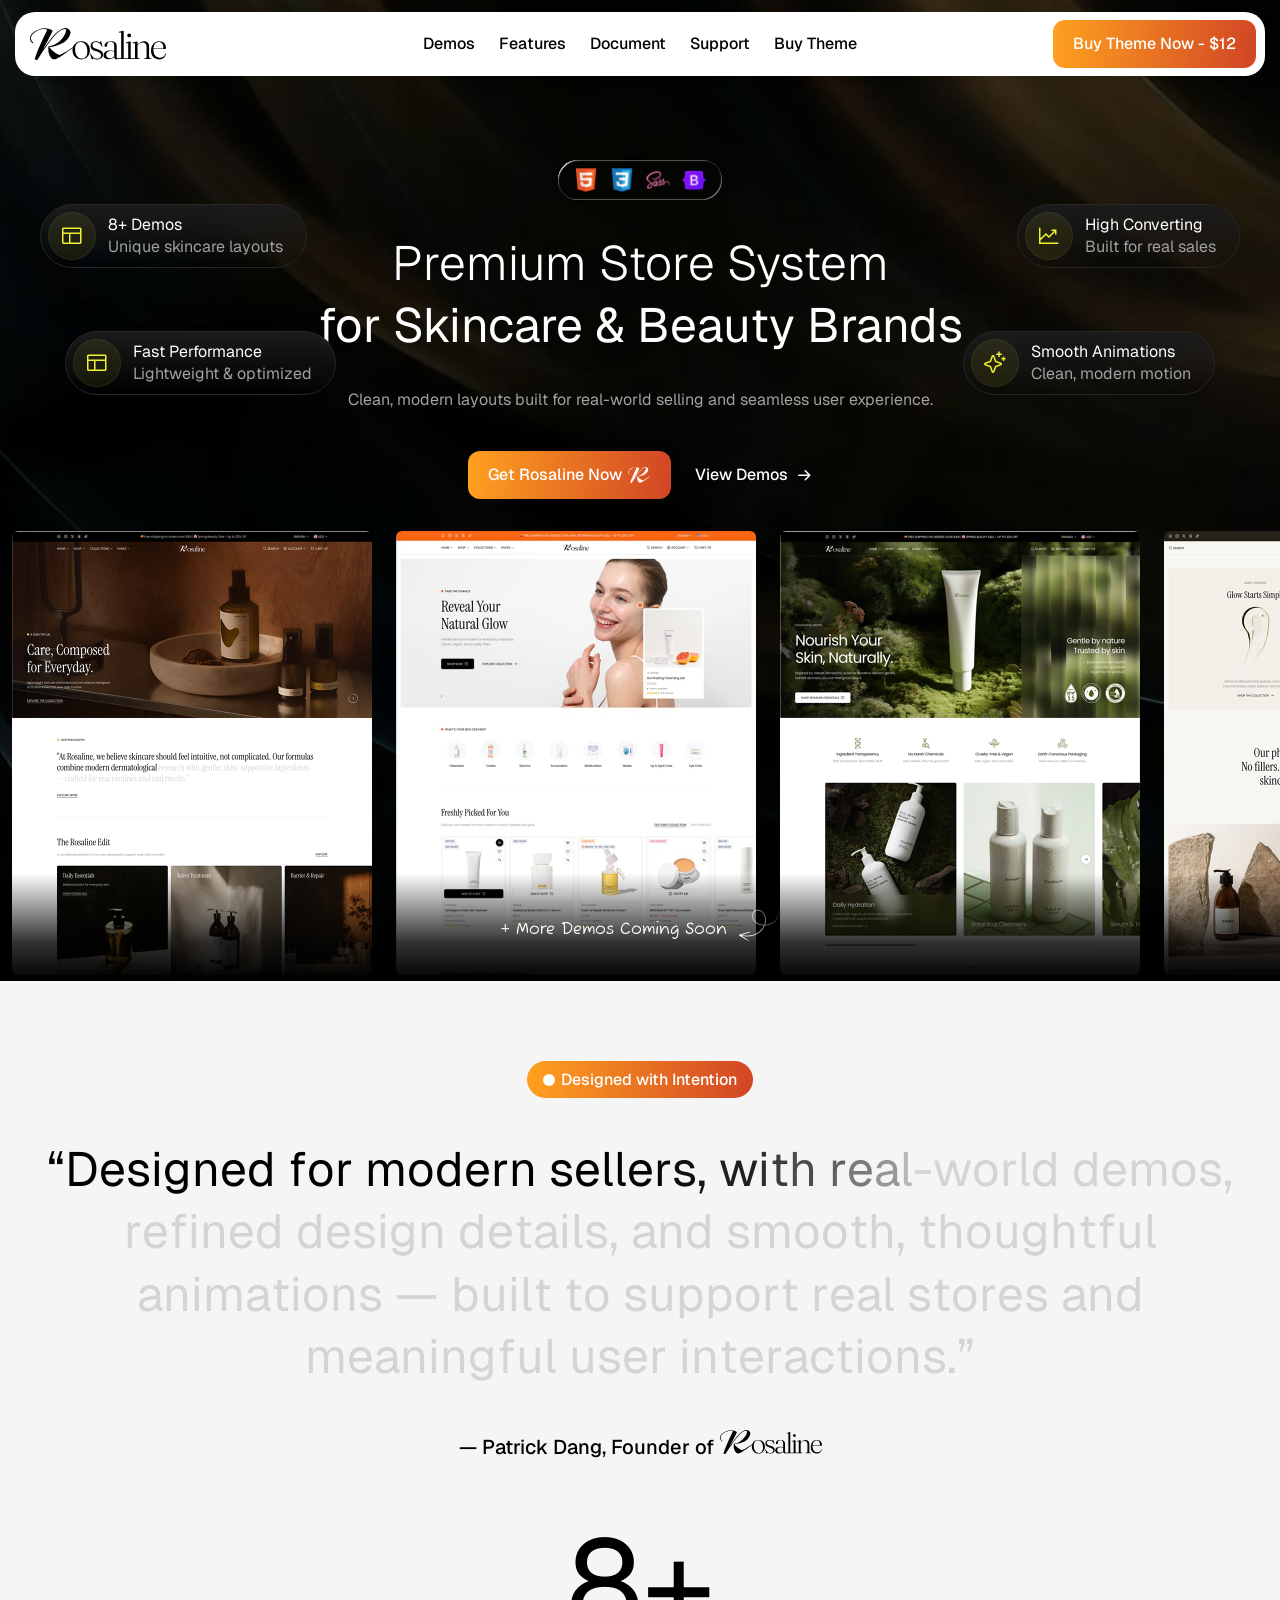
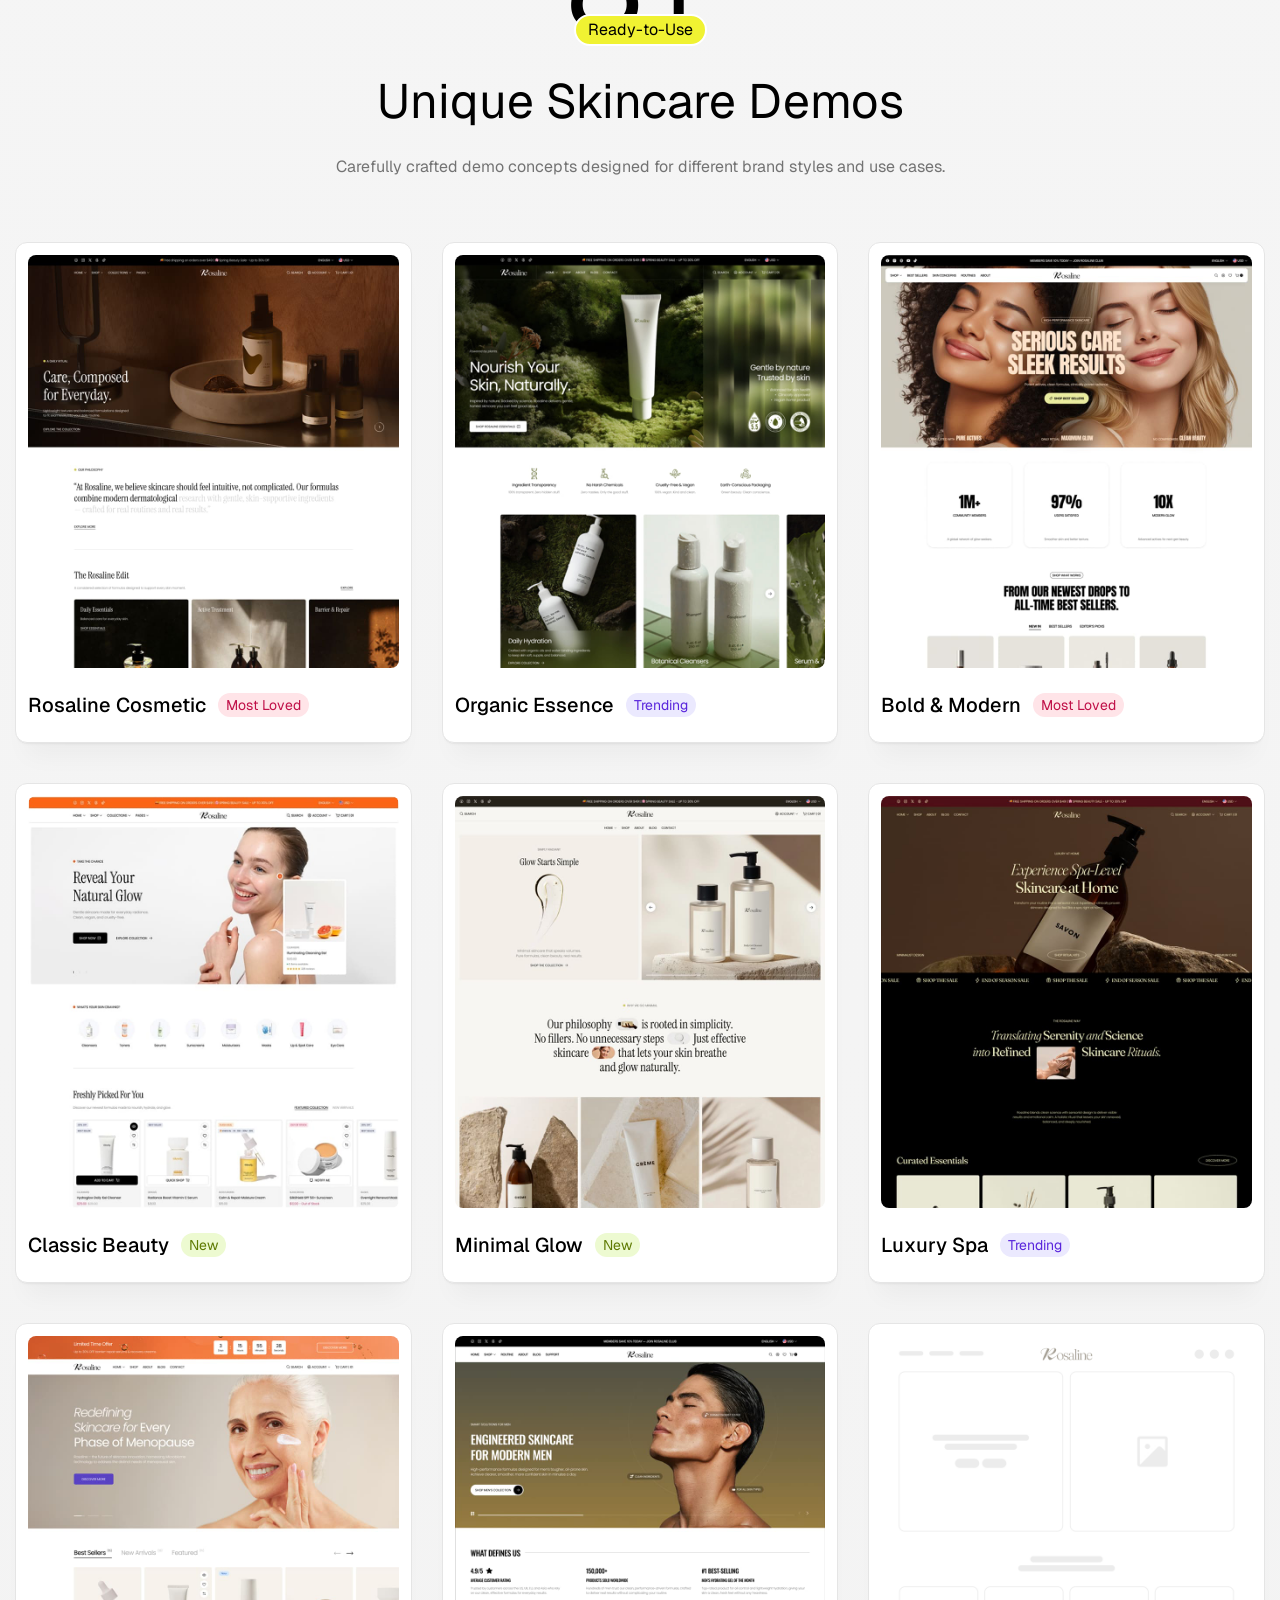
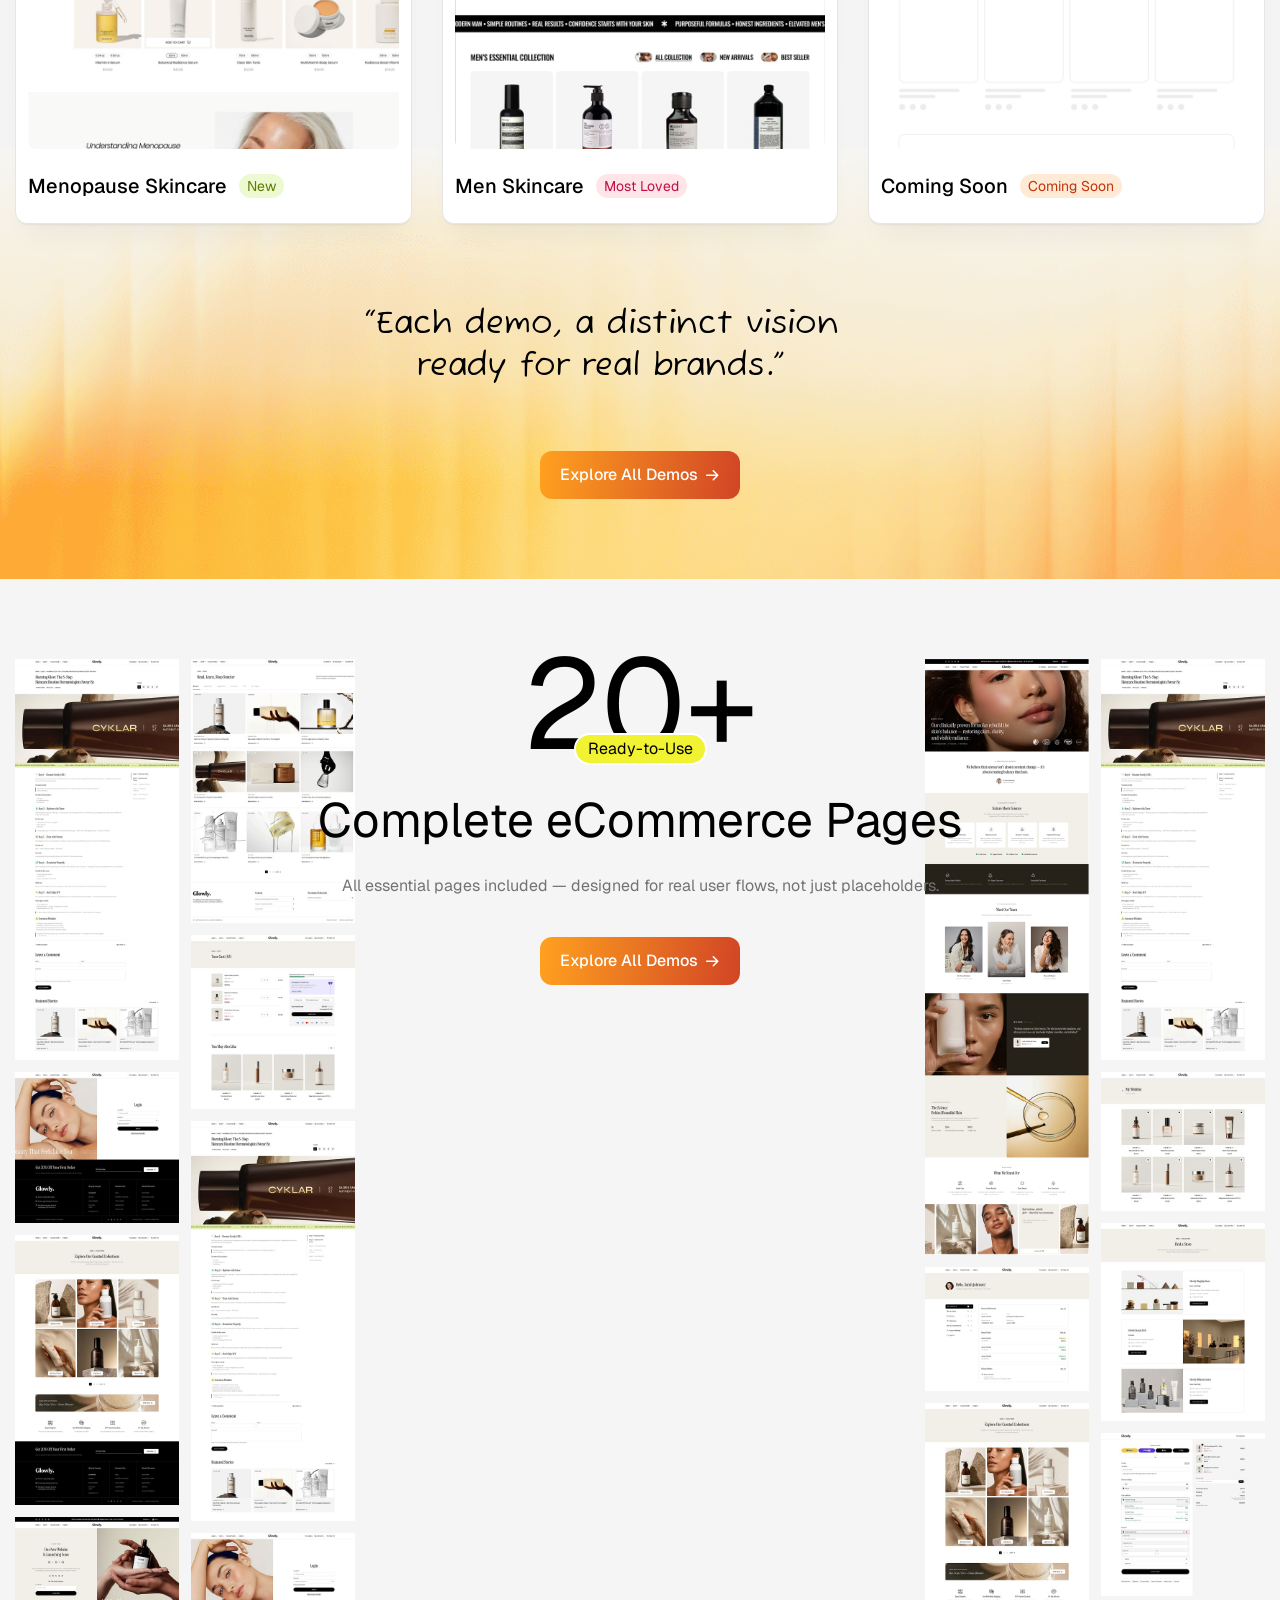
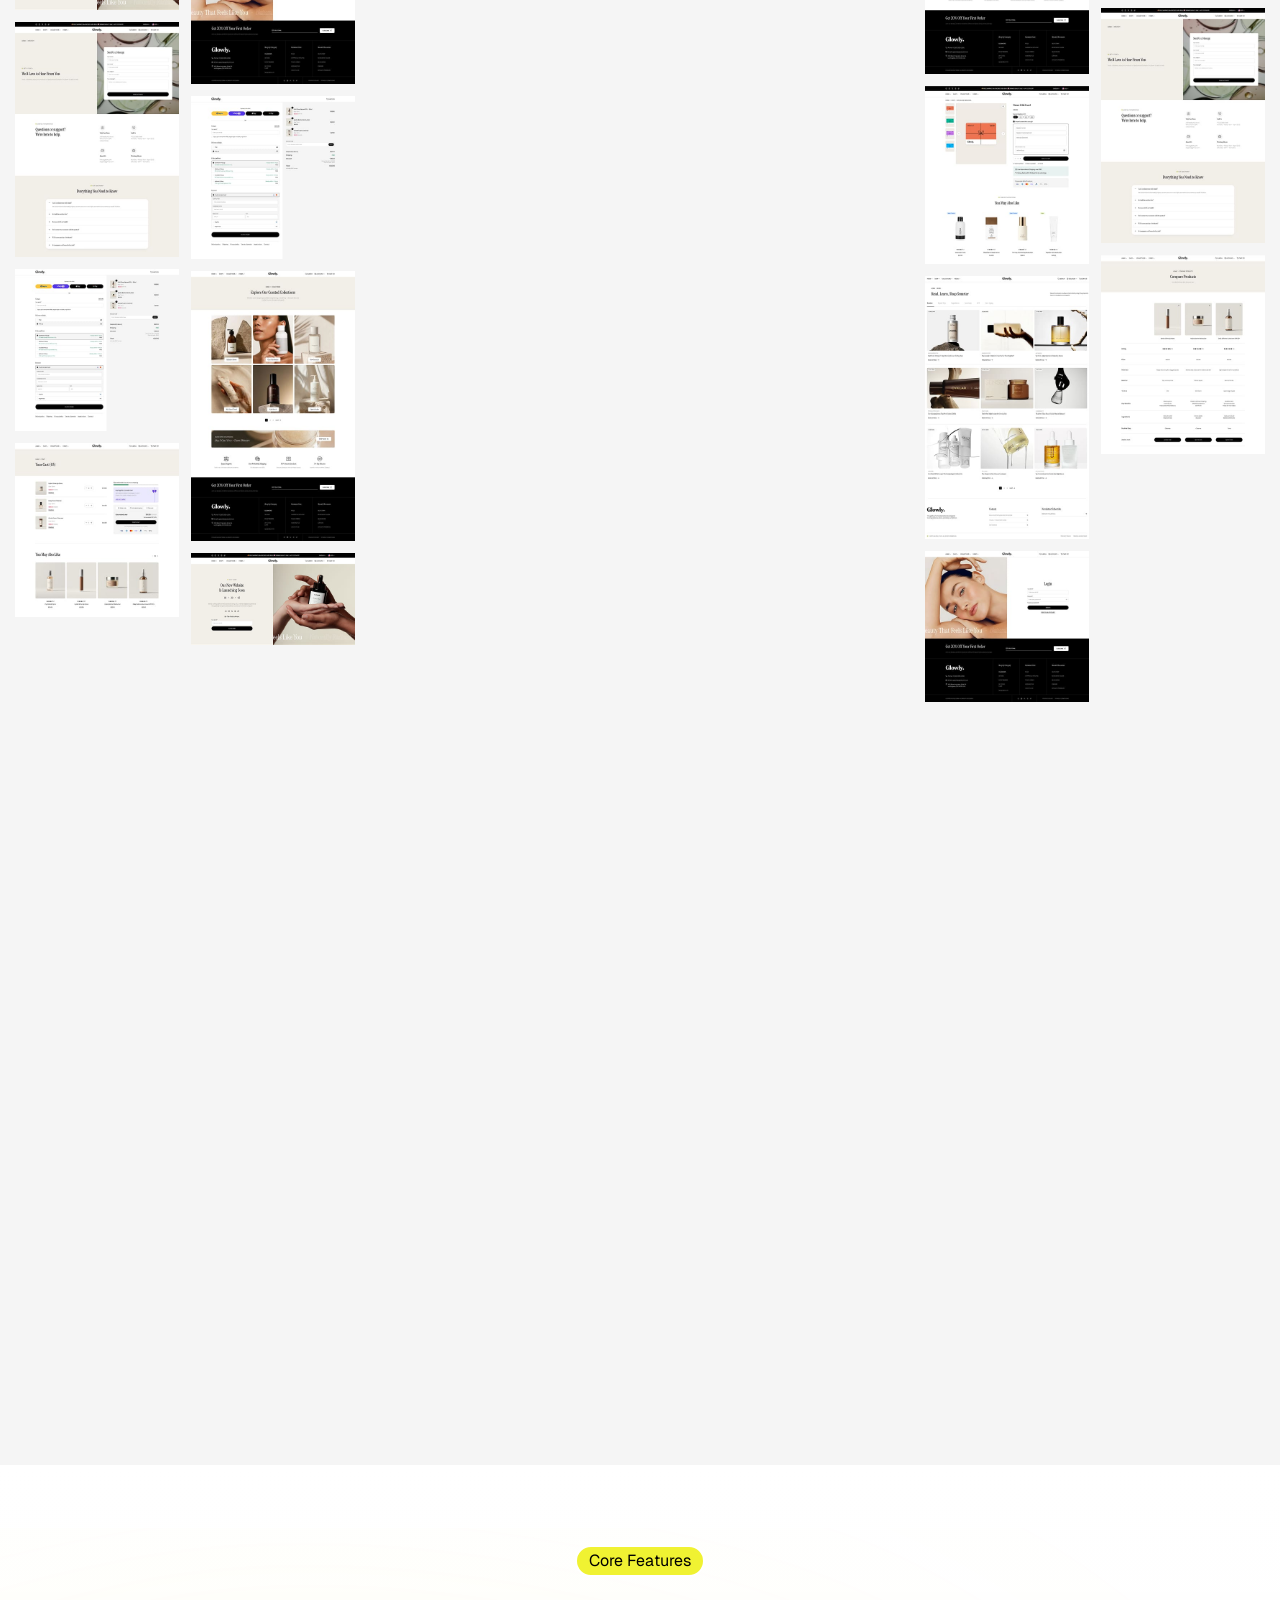
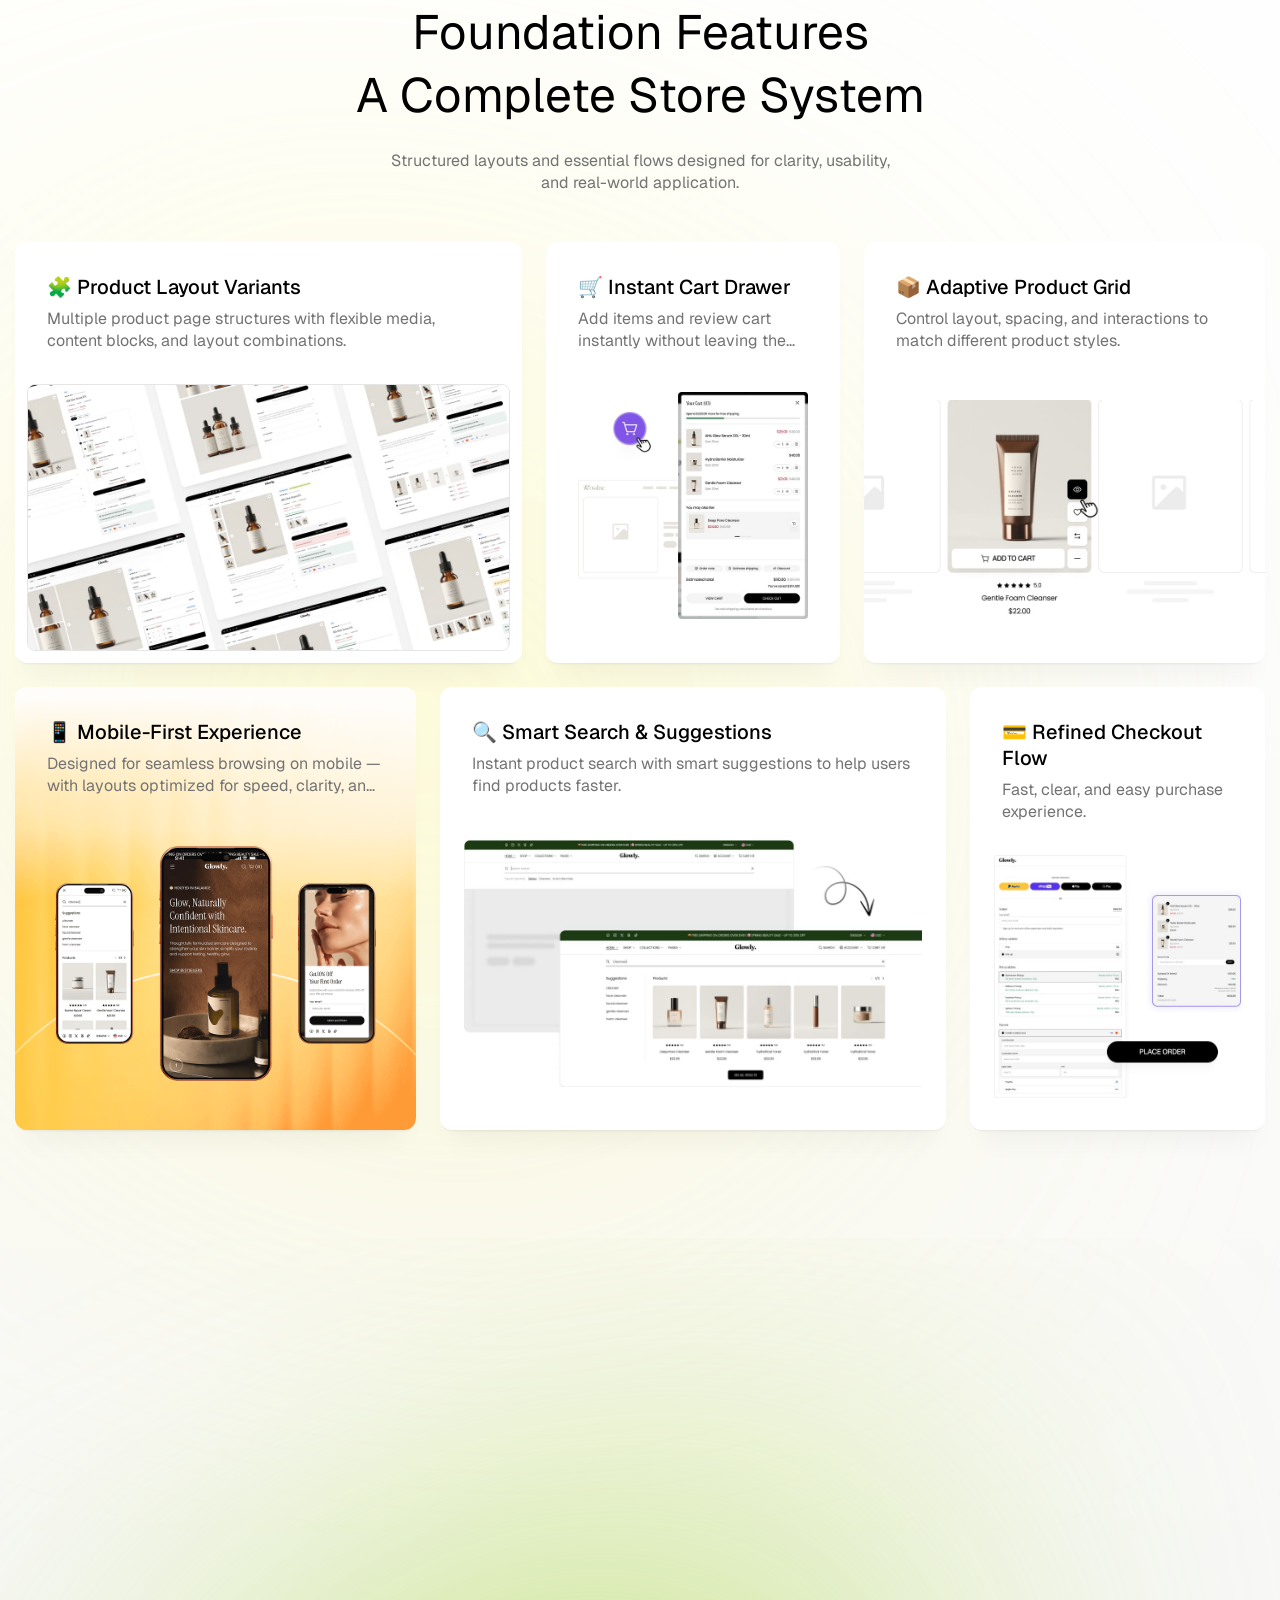
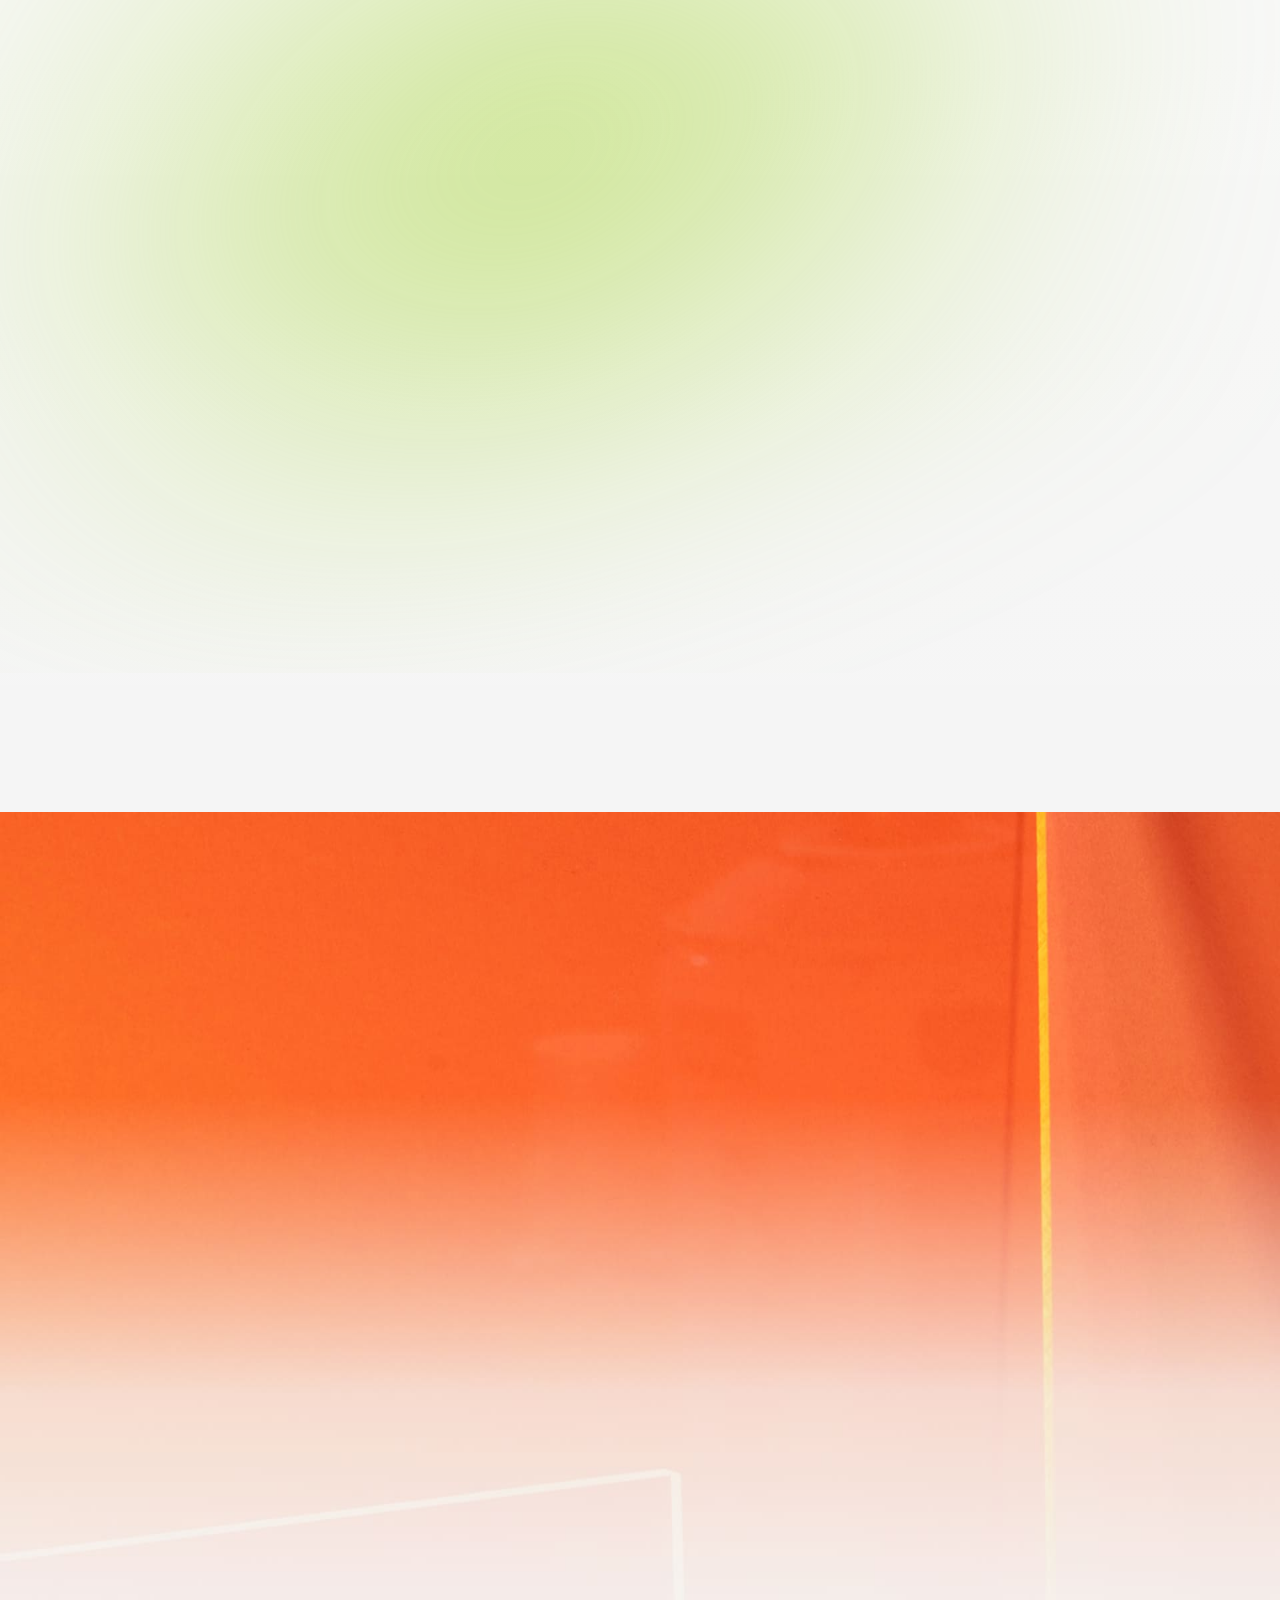
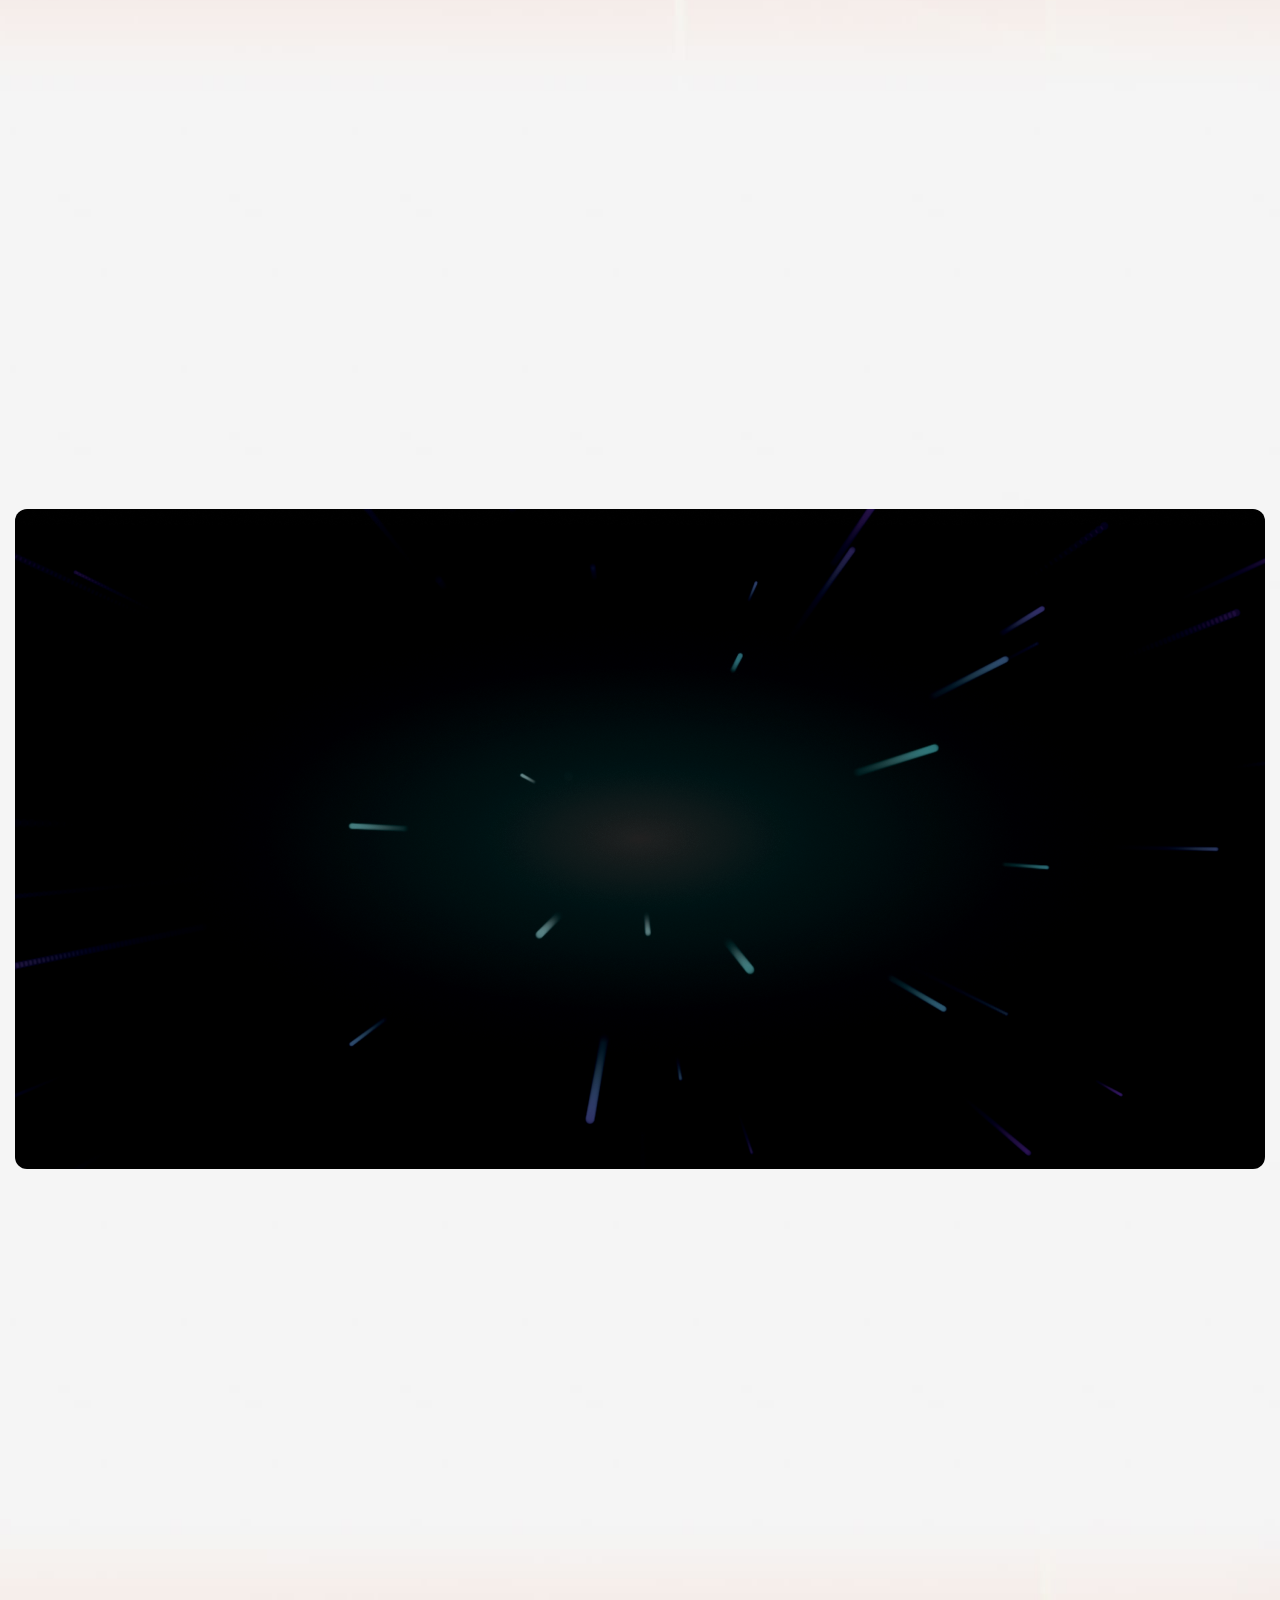
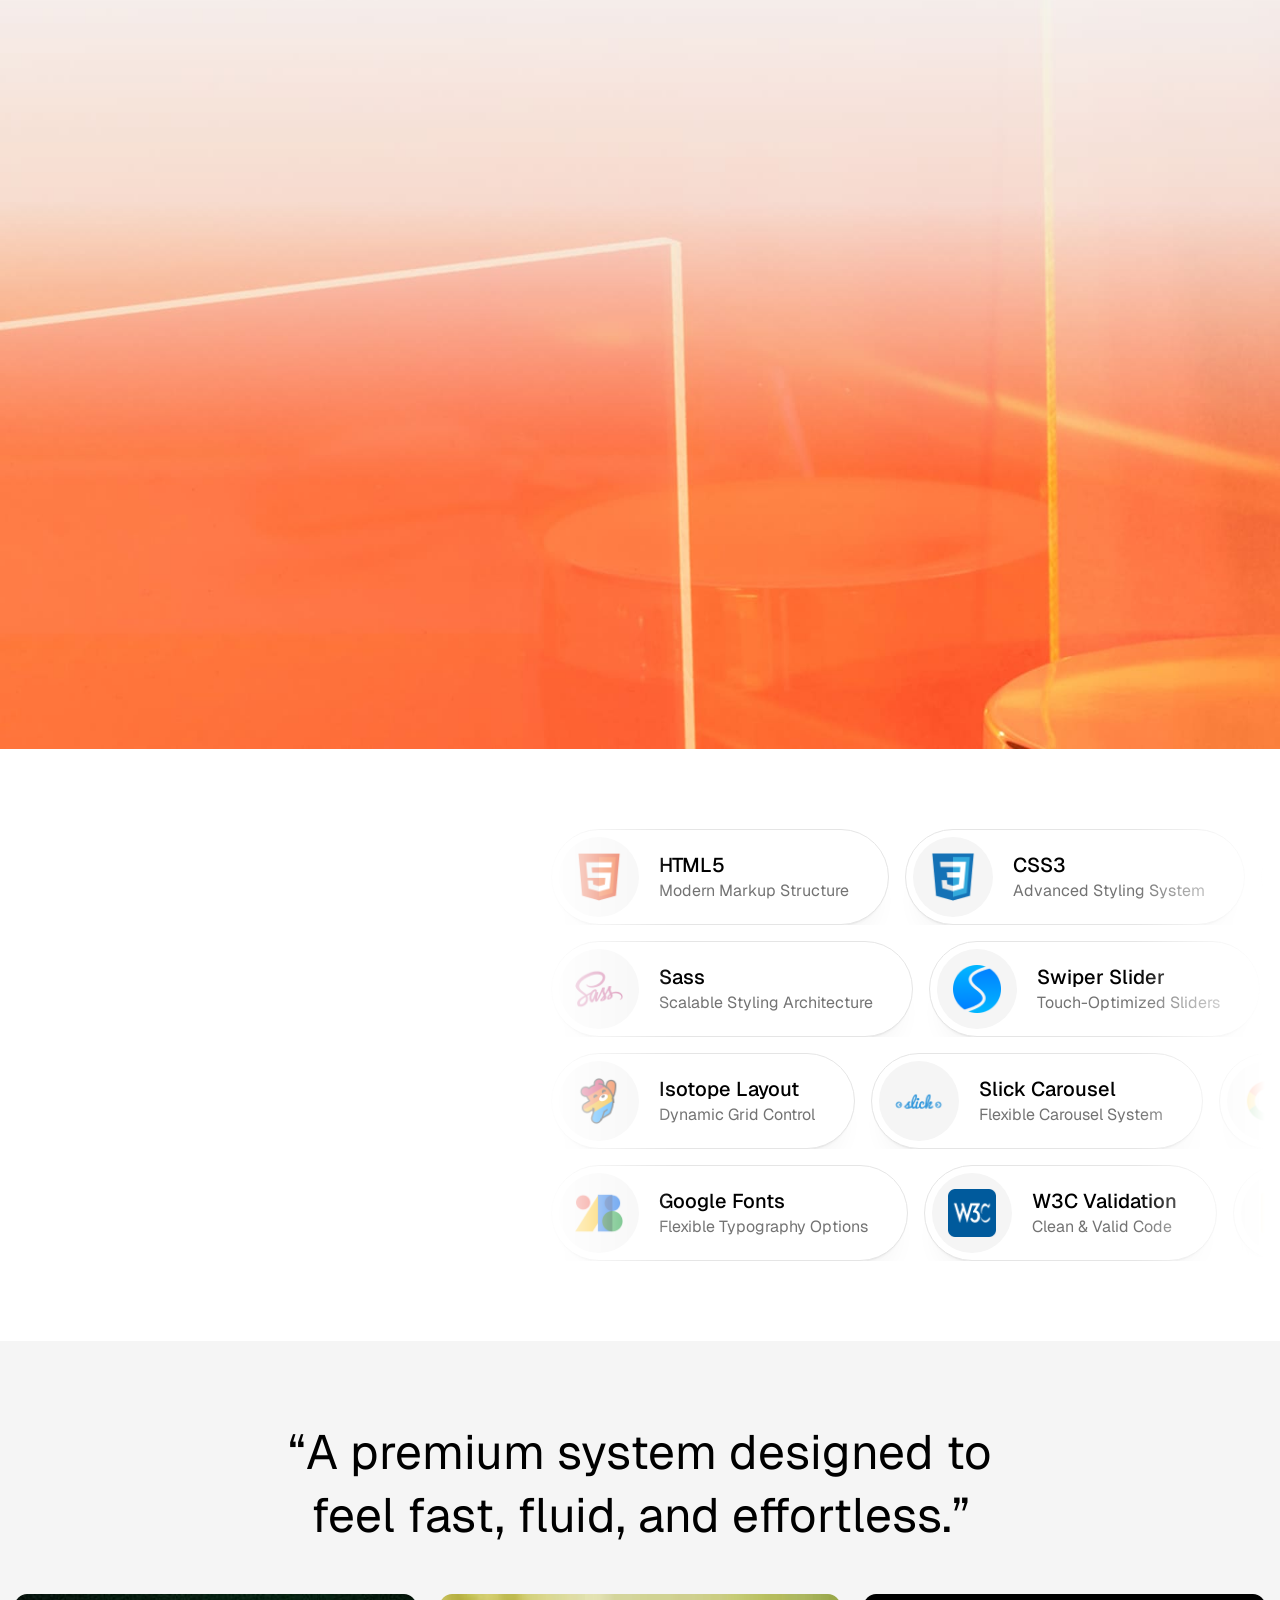
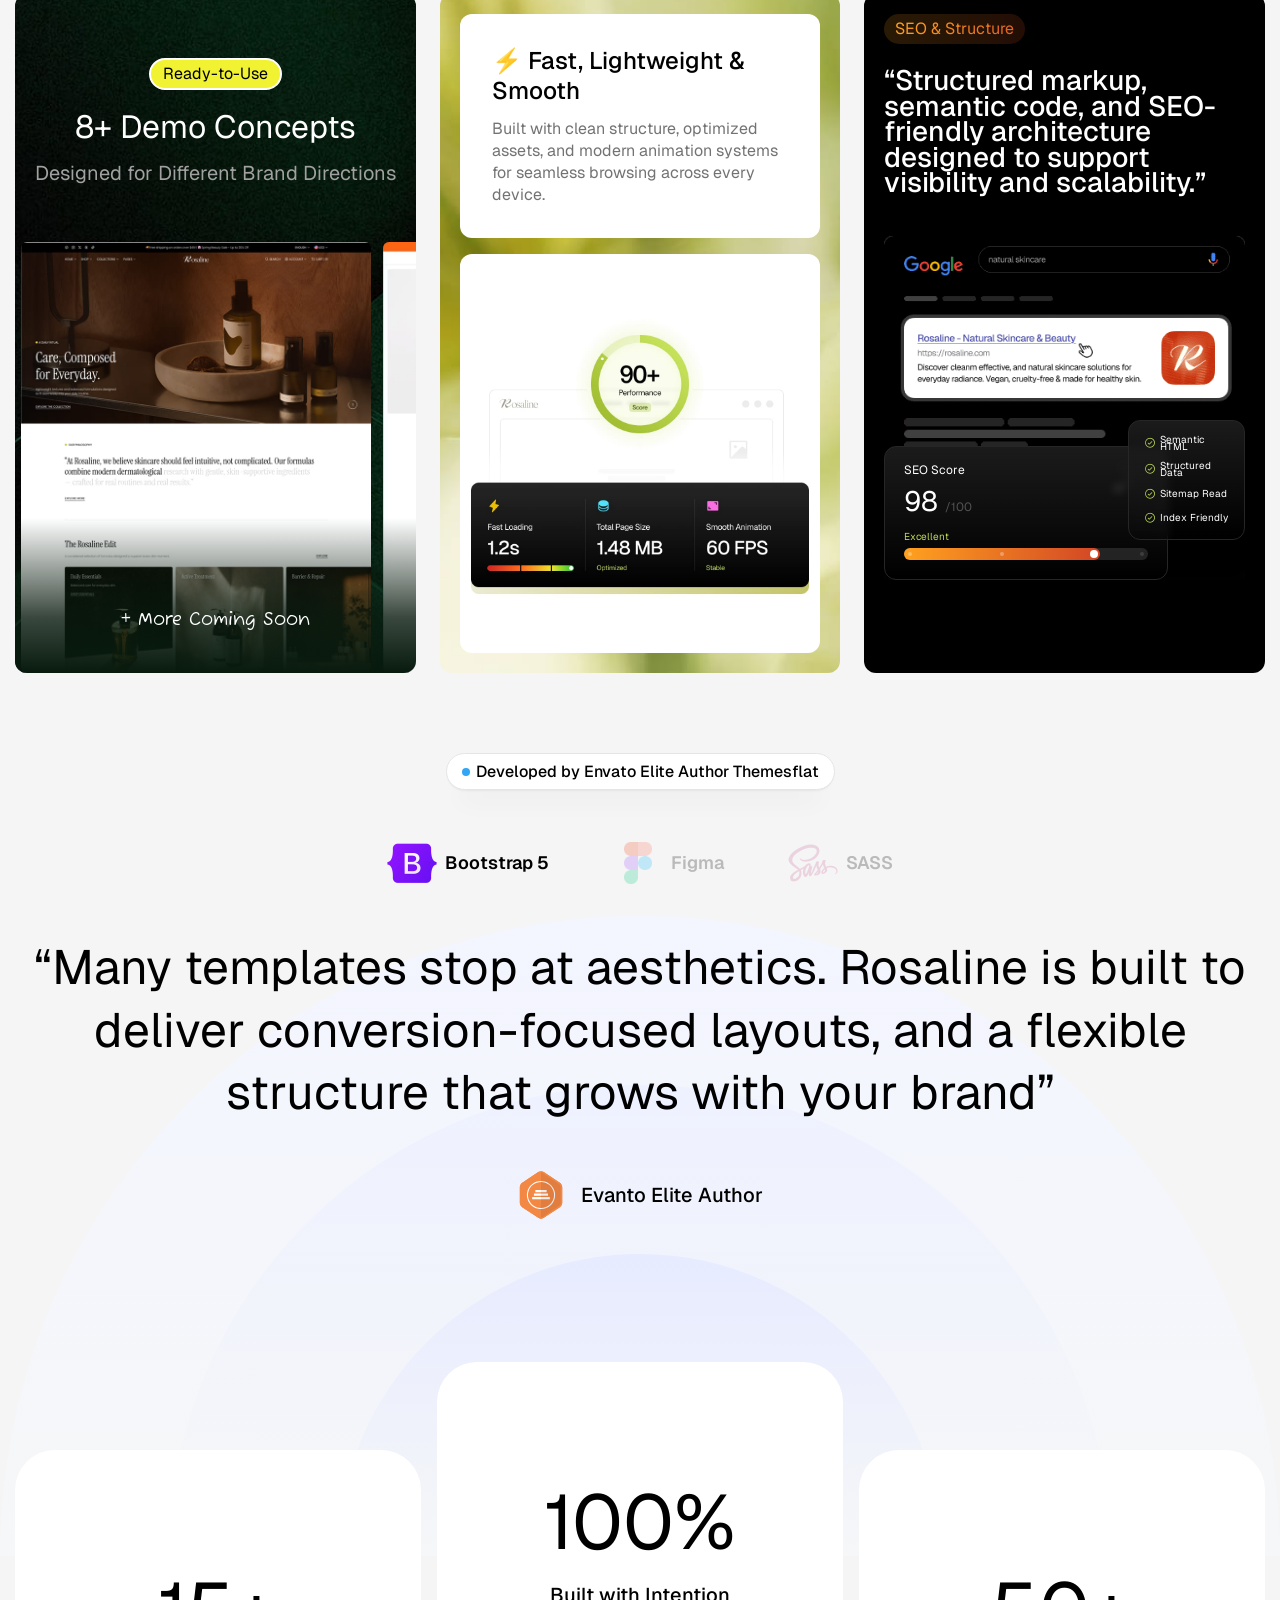
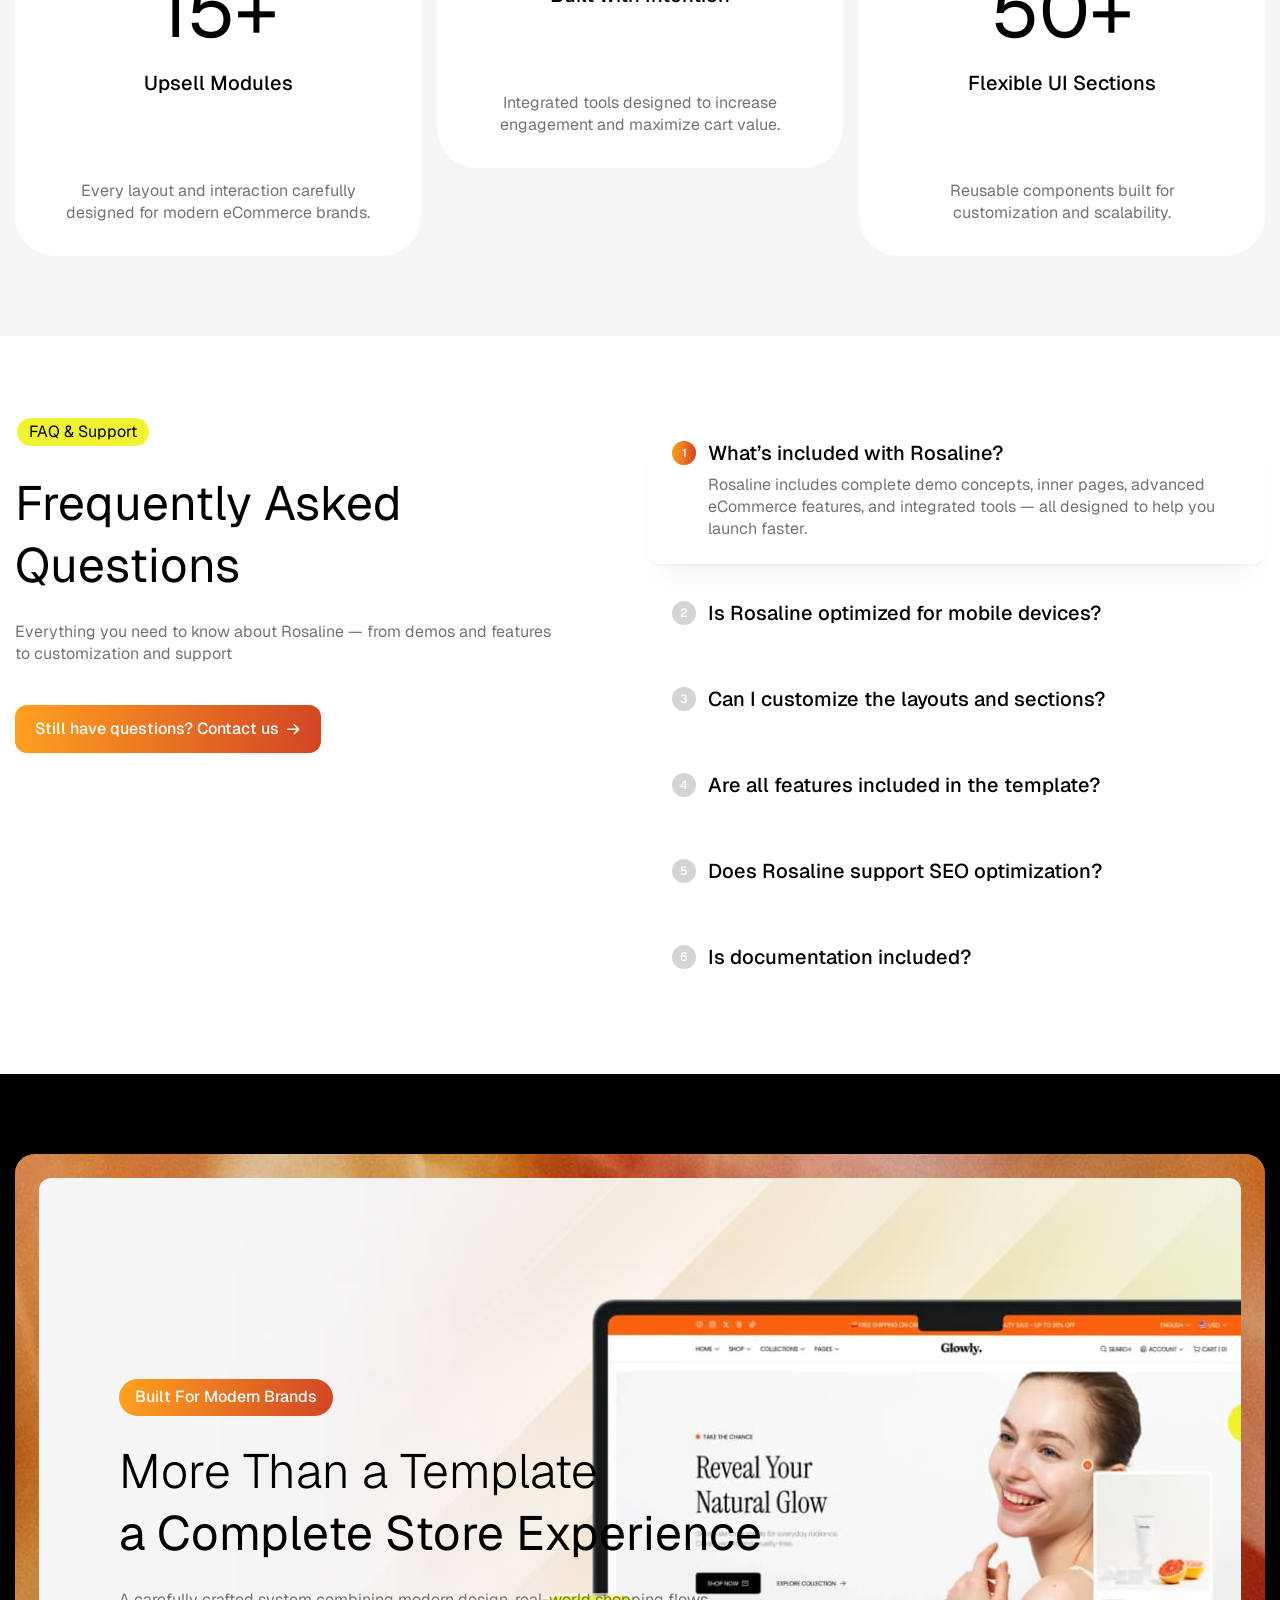
==== commit 67ef3042: "update" ====
--- a/index.html
+++ b/index.html
@@ -180,7 +180,7 @@
                         </div>
                     </div>
                     <ul class="list-benefit tf-grid-layout sm-col-2 lg-col-4 gap-12 mb-xl-0">
-                        <li class="benefit-item benefit-1 wow fadeInRight" data-wow-delay="0.1s">
+                        <li class="benefit-item benefit-1">
                             <div class="ic-wrap">
                                 <i class="icon icon-Grid2"></i>
                             </div>
@@ -191,7 +191,7 @@
                                 </p>
                             </div>
                         </li>
-                        <li class="benefit-item benefit-2 wow fadeInRight" data-wow-delay="0.2s">
+                        <li class="benefit-item benefit-2">
                             <div class="ic-wrap">
                                 <i class="icon icon-Grid2"></i>
                             </div>
@@ -202,7 +202,7 @@
                                 </p>
                             </div>
                         </li>
-                        <li class="benefit-item benefit-3 wow fadeInLeft" data-wow-delay="0.1s">
+                        <li class="benefit-item benefit-3">
                             <div class="ic-wrap">
                                 <i class="icon icon-Stock"></i>
                             </div>
@@ -213,7 +213,7 @@
                                 </p>
                             </div>
                         </li>
-                        <li class="benefit-item benefit-4 wow fadeInLeft" data-wow-delay="0.2s">
+                        <li class="benefit-item benefit-4">
                             <div class="ic-wrap">
                                 <i class="icon icon-Spark"></i>
                             </div>
@@ -231,52 +231,52 @@
                 <div class="infiniteSlide infiniteSlide-wrapper" data-clone="2" data-speed="100">
                     <!-- Clone 1 -->
                     <div class="infiniteSlide-item">
-                        <div class="image-demo">
-                            <img loading="lazy" width="414" height="446" src="assets/images/demo/home-1.jpg"
+                        <a href="https://tfrosaline.vercel.app/index.html" target="_blank" class="image-demo">
+                            <img loading="lazy" width="360" height="444" src="assets/images/landing/perform/home1.jpg"
                                 alt="Image">
-                        </div>
+                        </a>
                     </div>
                     <div class="infiniteSlide-item">
-                        <div class="image-demo">
-                            <img loading="lazy" width="414" height="446" src="assets/images/demo/home-2.jpg"
+                        <a href="https://tfrosaline.vercel.app/home-classic-beauty.html" target="_blank" class="image-demo">
+                            <img loading="lazy" width="360" height="444" src="assets/images/landing/perform/home2.jpg"
                                 alt="Image">
-                        </div>
+                        </a>
                     </div>
                     <div class="infiniteSlide-item">
-                        <div class="image-demo">
-                            <img loading="lazy" width="414" height="446" src="assets/images/demo/home-3.jpg"
+                        <a href="https://tfrosaline.vercel.app/home-organic-essence.html" target="_blank" class="image-demo">
+                            <img loading="lazy" width="360" height="444" src="assets/images/landing/perform/home3.jpg"
                                 alt="Image">
-                        </div>
+                        </a>
                     </div>
                     <div class="infiniteSlide-item">
-                        <div class="image-demo">
-                            <img loading="lazy" width="414" height="446" src="assets/images/demo/home-4.jpg"
+                        <a href="https://tfrosaline.vercel.app/home-minimal-glow.html" target="_blank" class="image-demo">
+                            <img loading="lazy" width="360" height="444" src="assets/images/landing/perform/home4.jpg"
                                 alt="Image">
-                        </div>
+                        </a>
                     </div>
                     <div class="infiniteSlide-item">
-                        <div class="image-demo">
-                            <img loading="lazy" width="414" height="446" src="assets/images/demo/home-5.jpg"
+                        <a href="https://tfrosaline.vercel.app/index.html" target="_blank" class="image-demo">
+                            <img loading="lazy" width="360" height="444" src="assets/images/landing/perform/home5.jpg"
                                 alt="Image">
-                        </div>
+                        </a>
                     </div>
                     <div class="infiniteSlide-item">
-                        <div class="image-demo">
-                            <img loading="lazy" width="414" height="446" src="assets/images/demo/home-6.jpg"
+                        <a href="https://tfrosaline.vercel.app/home-bold-modern.html" target="_blank" class="image-demo">
+                            <img loading="lazy" width="360" height="444" src="assets/images/landing/perform/home6.jpg"
                                 alt="Image">
-                        </div>
+                        </a>
                     </div>
                     <div class="infiniteSlide-item">
-                        <div class="image-demo">
-                            <img loading="lazy" width="414" height="446" src="assets/images/demo/home-7.jpg"
+                        <a href="https://tfrosaline.vercel.app/home-menopause-skincare.html" target="_blank" class="image-demo">
+                            <img loading="lazy" width="360" height="444" src="assets/images/landing/perform/home7.jpg"
                                 alt="Image">
-                        </div>
+                        </a>
                     </div>
                     <div class="infiniteSlide-item">
-                        <div class="image-demo">
-                            <img loading="lazy" width="414" height="446" src="assets/images/demo/home-8.jpg"
+                        <a href="https://tfrosaline.vercel.app/home-men-skincare.html" target="_blank" class="image-demo">
+                            <img loading="lazy" width="360" height="444" src="assets/images/landing/perform/home8.jpg"
                                 alt="Image">
-                        </div>
+                        </a>
                     </div>
                 </div>
                 <p class="text-demo text-white font-fuzzy_bubble">
@@ -365,6 +365,52 @@
                     </div>
                     <div class="demo-card hover-img">
                         <div class="main-card">
+                            <a href="https://tfrosaline.vercel.app/home-organic-essence.html"
+                                class="card-image" target="_blank">
+                                <img loading="lazy" width="424" height="472" src="assets/images/demo/home-3.jpg"
+                                    alt="Image">
+                            </a>
+                            <a href="https://tfrosaline.vercel.app/home-organic-essence.html"
+                                class="card-link link-inner-underline">
+                                <span class="text h7 fw-medium letter-space--4 inner-underline">
+                                    Organic Essence
+                                </span>
+                                <span class="demo-label style-2 type-trend">
+                                    Trending
+                                </span>
+                                <div class="flex-1 d-none d-md-flex justify-content-end">
+                                    <span class="wrap">
+                                        <i class="icon icon-ArrowRight2"></i>
+                                    </span>
+                                </div>
+                            </a>
+                        </div>
+                    </div>
+                    <div class="demo-card hover-img">
+                        <div class="main-card">
+                            <a href="https://tfrosaline.vercel.app/home-bold-modern.html" class="card-image"
+                                target="_blank">
+                                <img loading="lazy" width="424" height="472" src="assets/images/demo/home-5.jpg"
+                                    alt="Image">
+                            </a>
+                            <a href="https://tfrosaline.vercel.app/home-bold-modern.html"
+                                class="card-link link-inner-underline">
+                                <span class="text h7 fw-medium letter-space--4 inner-underline">
+                                    Bold & Modern
+                                </span>
+                                <span class="demo-label style-2 type-loved">
+                                    Most Loved
+                                </span>
+                                <div class="flex-1 d-none d-md-flex justify-content-end">
+                                    <span class="wrap">
+                                        <i class="icon icon-ArrowRight2"></i>
+                                    </span>
+                                </div>
+                            </a>
+                        </div>
+                    </div>
+                    <div class="demo-card hover-img">
+                        <div class="main-card">
                             <a href="https://tfrosaline.vercel.app/home-classic-beauty.html"
                                 class="card-image" target="_blank">
                                 <img loading="lazy" width="424" height="472" src="assets/images/demo/home-2.jpg"
@@ -388,29 +434,6 @@
                     </div>
                     <div class="demo-card hover-img">
                         <div class="main-card">
-                            <a href="https://tfrosaline.vercel.app/home-organic-essence.html"
-                                class="card-image" target="_blank">
-                                <img loading="lazy" width="424" height="472" src="assets/images/demo/home-3.jpg"
-                                    alt="Image">
-                            </a>
-                            <a href="https://tfrosaline.vercel.app/home-organic-essence.html"
-                                class="card-link link-inner-underline">
-                                <span class="text h7 fw-medium letter-space--4 inner-underline">
-                                    Organic Essence
-                                </span>
-                                <span class="demo-label style-2 type-trend">
-                                    Trending
-                                </span>
-                                <div class="flex-1 d-none d-md-flex justify-content-end">
-                                    <span class="wrap">
-                                        <i class="icon icon-ArrowRight2"></i>
-                                    </span>
-                                </div>
-                            </a>
-                        </div>
-                    </div>
-                    <div class="demo-card hover-img">
-                        <div class="main-card">
                             <a href="https://tfrosaline.vercel.app/home-minimal-glow.html" class="card-image"
                                 target="_blank">
                                 <img loading="lazy" width="424" height="472" src="assets/images/demo/home-4.jpg"
@@ -423,29 +446,6 @@
                                 </span>
                                 <span class="demo-label style-2 type-new">
                                     New
-                                </span>
-                                <div class="flex-1 d-none d-md-flex justify-content-end">
-                                    <span class="wrap">
-                                        <i class="icon icon-ArrowRight2"></i>
-                                    </span>
-                                </div>
-                            </a>
-                        </div>
-                    </div>
-                    <div class="demo-card hover-img">
-                        <div class="main-card">
-                            <a href="https://tfrosaline.vercel.app/home-bold-modern.html" class="card-image"
-                                target="_blank">
-                                <img loading="lazy" width="424" height="472" src="assets/images/demo/home-5.jpg"
-                                    alt="Image">
-                            </a>
-                            <a href="https://tfrosaline.vercel.app/home-bold-modern.html"
-                                class="card-link link-inner-underline">
-                                <span class="text h7 fw-medium letter-space--4 inner-underline">
-                                    Bold & Modern
-                                </span>
-                                <span class="demo-label style-2 type-loved">
-                                    Most Loved
                                 </span>
                                 <div class="flex-1 d-none d-md-flex justify-content-end">
                                     <span class="wrap">
@@ -740,7 +740,7 @@
                     </p>
                 </div>
                 <div class="feature-grid_layout">
-                    <div class="land-feature-v01 style-v1 col-size-5 wow fadeInUpBlur">
+                    <div class="land-feature-v01 style-v1 col-size-5">
                         <div class="feature-content">
                             <p class="feature_name h7 fw-medium letter-space--4">
                                 🧩 Product Layout Variants
@@ -750,7 +750,7 @@
                                 and layout combinations.
                             </p>
                         </div>
-                        <div class="feature-image">
+                        <div class="feature-image wow fadeInUpBlur">
                             <div class="image">
                                 <img loading="lazy" width="584" height="310" src="assets/images/landing/feature-1.jpg"
                                     alt="Image">
@@ -1032,31 +1032,36 @@
                             </div>
                         </div>
                     </div>
-                    <div class="banner-advanced wd-full wow fadeInUpBlur">
+                    <div class="banner-advanced wd-full">
                         <div class="banner-image">
                             <img loading="lazy" width="1440" height="660" src="assets/images/landing/item/bg-item-6.jpg"
                                 alt="Image">
                         </div>
                         <div class="banner-content">
-                            <p class="h4 fw-medium text-white letter-space--4 mb-16 lh-xl-48">
+                            <p class="h4 fw-medium text-white letter-space--4 mb-16 lh-xl-48 wow fadeInUpBlur" data-wow-delay="0.1s">
                                 Advanced <br>
                                 Product Modules
                             </p>
-                            <p class="desc h7 cl-text-6">
+                            <p class="desc h7 cl-text-6 wow fadeInUpBlur" data-wow-delay="0.1s">
                                 Integrated upsell features designed to drive <br class="d-none d-sm-block">
                                 higher cart value.
                             </p>
                             <div class="advanced-list">
-                                <div class="advanced-item pst-1">
-                                    <div class="advanced-image">
-                                        <img loading="lazy" width="185" height="255"
-                                            src="assets/images/landing/shot-1.jpg" alt="Image">
-                                    </div>
-                                    <div class="advanced-tag badge-landing">
-                                        Step Routine Grouped
-                                    </div>
-                                </div>
-                                <div class="advanced-item pst-2">
+                                
+                                <div class="advanced-item pst-1 wow fadeZoom">
+                                    <div class="inner">
+                                        <div class="advanced-image">
+                                            <img loading="lazy" width="185" height="255"
+                                                src="assets/images/landing/shot-1.jpg" alt="Image">
+                                        </div>
+                                        <div class="advanced-tag badge-landing">
+                                            Step Routine Grouped
+                                        </div>
+                                    </div>
+
+                                </div>
+                                <div class="advanced-item pst-2 wow fadeZoom">
+                                    <div class="inner">
                                     <div class="advanced-image">
                                         <img loading="lazy" width="170" height="140"
                                             src="assets/images/landing/shot-2.jpg" alt="Image">
@@ -1064,8 +1069,10 @@
                                     <div class="advanced-tag badge-landing">
                                         Volume Discount
                                     </div>
-                                </div>
-                                <div class="advanced-item pst-3">
+                                    </div>
+                                </div>
+                                <div class="advanced-item pst-3 wow fadeZoom">
+                                    <div class="inner">
                                     <div class="advanced-image">
                                         <img loading="lazy" width="210" height="223"
                                             src="assets/images/landing/shot-3.jpg" alt="Image">
@@ -1073,8 +1080,10 @@
                                     <div class="advanced-tag badge-landing">
                                         Frequently Bought Together
                                     </div>
-                                </div>
-                                <div class="advanced-item pst-4">
+                                    </div>
+                                </div>
+                                <div class="advanced-item pst-4 wow fadeZoom">
+                                    <div class="inner">
                                     <div class="advanced-image">
                                         <img loading="lazy" width="224" height="174"
                                             src="assets/images/landing/shot-4.jpg" alt="Image">
@@ -1082,14 +1091,17 @@
                                     <div class="advanced-tag badge-landing">
                                         Buy More Get Freeship
                                     </div>
-                                </div>
-                                <div class="advanced-item pst-5">
+                                    </div>
+                                </div>
+                                <div class="advanced-item pst-5 wow fadeZoom">
+                                    <div class="inner">
                                     <div class="advanced-image">
                                         <img loading="lazy" width="294" height="149"
                                             src="assets/images/landing/shot-5.jpg" alt="Image">
                                     </div>
                                     <div class="advanced-tag badge-landing">
                                         Product Subscription
+                                    </div>
                                     </div>
                                 </div>
                             </div>
@@ -1479,22 +1491,35 @@
                                             <!-- Clone 1 -->
                                             <div class="infiniteSlide-item">
                                                 <div class="image-demo">
-                                                    <img loading="lazy" width="414" height="446"
-                                                        src="assets/images/demo/home-1.jpg" alt="Image">
+                                                    <img loading="lazy" width="360" height="444"
+                                                        src="assets/images/landing/perform/home1.jpg" alt="Image">
                                                 </div>
                                             </div>
                                             <div class="infiniteSlide-item">
                                                 <div class="image-demo">
-                                                    <img loading="lazy" width="414" height="446"
-                                                        src="assets/images/demo/home-2.jpg" alt="Image">
+                                                    <img loading="lazy" width="360" height="444"
+                                                    src="assets/images/landing/perform/home2.jpg" alt="Image">
                                                 </div>
                                             </div>
                                             <div class="infiniteSlide-item">
                                                 <div class="image-demo">
-                                                    <img loading="lazy" width="414" height="446"
-                                                        src="assets/images/demo/home-3.jpg" alt="Image">
+                                                    <img loading="lazy" width="360" height="444"
+                                                    src="assets/images/landing/perform/home3.jpg" alt="Image">
                                                 </div>
                                             </div>
+                                            <div class="infiniteSlide-item">
+                                                <div class="image-demo">
+                                                    <img loading="lazy" width="360" height="444"
+                                                    src="assets/images/landing/perform/home4.jpg" alt="Image">
+                                                </div>
+                                            </div>
+                                            <div class="infiniteSlide-item">
+                                                <div class="image-demo">
+                                                    <img loading="lazy" width="360" height="444"
+                                                    src="assets/images/landing/perform/home5.jpg" alt="Image">
+                                                </div>
+                                            </div>
+                                            
                                         </div>
                                     </div>
                                 </div>
--- a/assets/css/styles.css
+++ b/assets/css/styles.css
@@ -22741,18 +22741,22 @@
   .hero-landing .benefit-item.benefit-1 {
     top: 12%;
     left: 5%;
+    animation: ani-left-right 2s linear infinite alternate;
   }
   .hero-landing .benefit-item.benefit-2 {
     top: 40%;
     left: 10%;
+    animation: ani-up-down 2s linear infinite alternate;
   }
   .hero-landing .benefit-item.benefit-3 {
     top: 12%;
     right: 5%;
+    animation: ani-up-down 2s linear infinite alternate;
   }
   .hero-landing .benefit-item.benefit-4 {
     top: 40%;
     right: 10%;
+    animation: ani-left-right 2s linear infinite alternate;
   }
 }
 @media (min-width: 768px) and (max-width: 991px) {
@@ -22967,7 +22971,7 @@
   align-items: center;
   flex-wrap: wrap;
 }
-@media (min-width: 768px) {
+@media (min-width: 1200px) {
   .demo-card::before {
     content: "";
     position: absolute;
@@ -23016,7 +23020,7 @@
   opacity: 1;
   visibility: visible;
 }
-@media (min-width: 768px) {
+@media (min-width: 1200px) {
   .demo-card:hover::before {
     opacity: 1;
     visibility: visible;
@@ -23548,7 +23552,7 @@
   overflow: hidden;
 }
 .perform-card .infiniteSlide-demo .image-demo img {
-  aspect-ratio: 0.9282511211;
+  aspect-ratio: 0.8108108108;
   object-fit: cover;
   object-position: top;
 }
@@ -24158,6 +24162,9 @@
   }
 }
 @media (min-width: 992px) {
+  .banner-advanced .advanced-item.pst-1 .inner {
+    animation: ani-left-right 2s linear infinite alternate;
+  }
   .banner-advanced .advanced-item.pst-2 {
     top: 8.4848484848%;
     left: 42.7777777778%;
@@ -24167,6 +24174,9 @@
     right: -72px;
     bottom: 12px;
   }
+  .banner-advanced .advanced-item.pst-2 .inner {
+    animation: ani-up-down 3s linear infinite alternate;
+  }
   .banner-advanced .advanced-item.pst-3 {
     top: 19.3939393939%;
     right: 5.5555555556%;
@@ -24192,6 +24202,9 @@
     right: -65px;
     bottom: 16px;
   }
+  .banner-advanced .advanced-item.pst-4 .inner {
+    animation: ani-left-right 3s linear infinite alternate;
+  }
   .banner-advanced .advanced-item.pst-5 {
     bottom: 8.4848484848%;
     right: 19.375%;
@@ -24200,6 +24213,9 @@
     position: absolute;
     right: -61px;
     bottom: 19px;
+  }
+  .banner-advanced .advanced-item.pst-5 .inner {
+    animation: ani-left-right 2s linear infinite alternate;
   }
 }
 @media (max-width: 991px) {
@@ -24249,4 +24265,33 @@
   }
 }
 
+.move-1 {
+  animation: ani-left-right 2s linear infinite alternate;
+}
+
+.move-2 {
+  animation: ani-up-down 2s linear infinite alternate;
+}
+
+.move-3 {
+  animation: ani-up-down 3s linear infinite alternate;
+}
+
+@keyframes ani-left-right {
+  0% {
+    transform: translateX(8px);
+  }
+  100% {
+    transform: translateX(-8px);
+  }
+}
+@keyframes ani-up-down {
+  0% {
+    transform: translateY(8px);
+  }
+  100% {
+    transform: translateY(-8px);
+  }
+}
+
 /*# sourceMappingURL=styles.css.map */
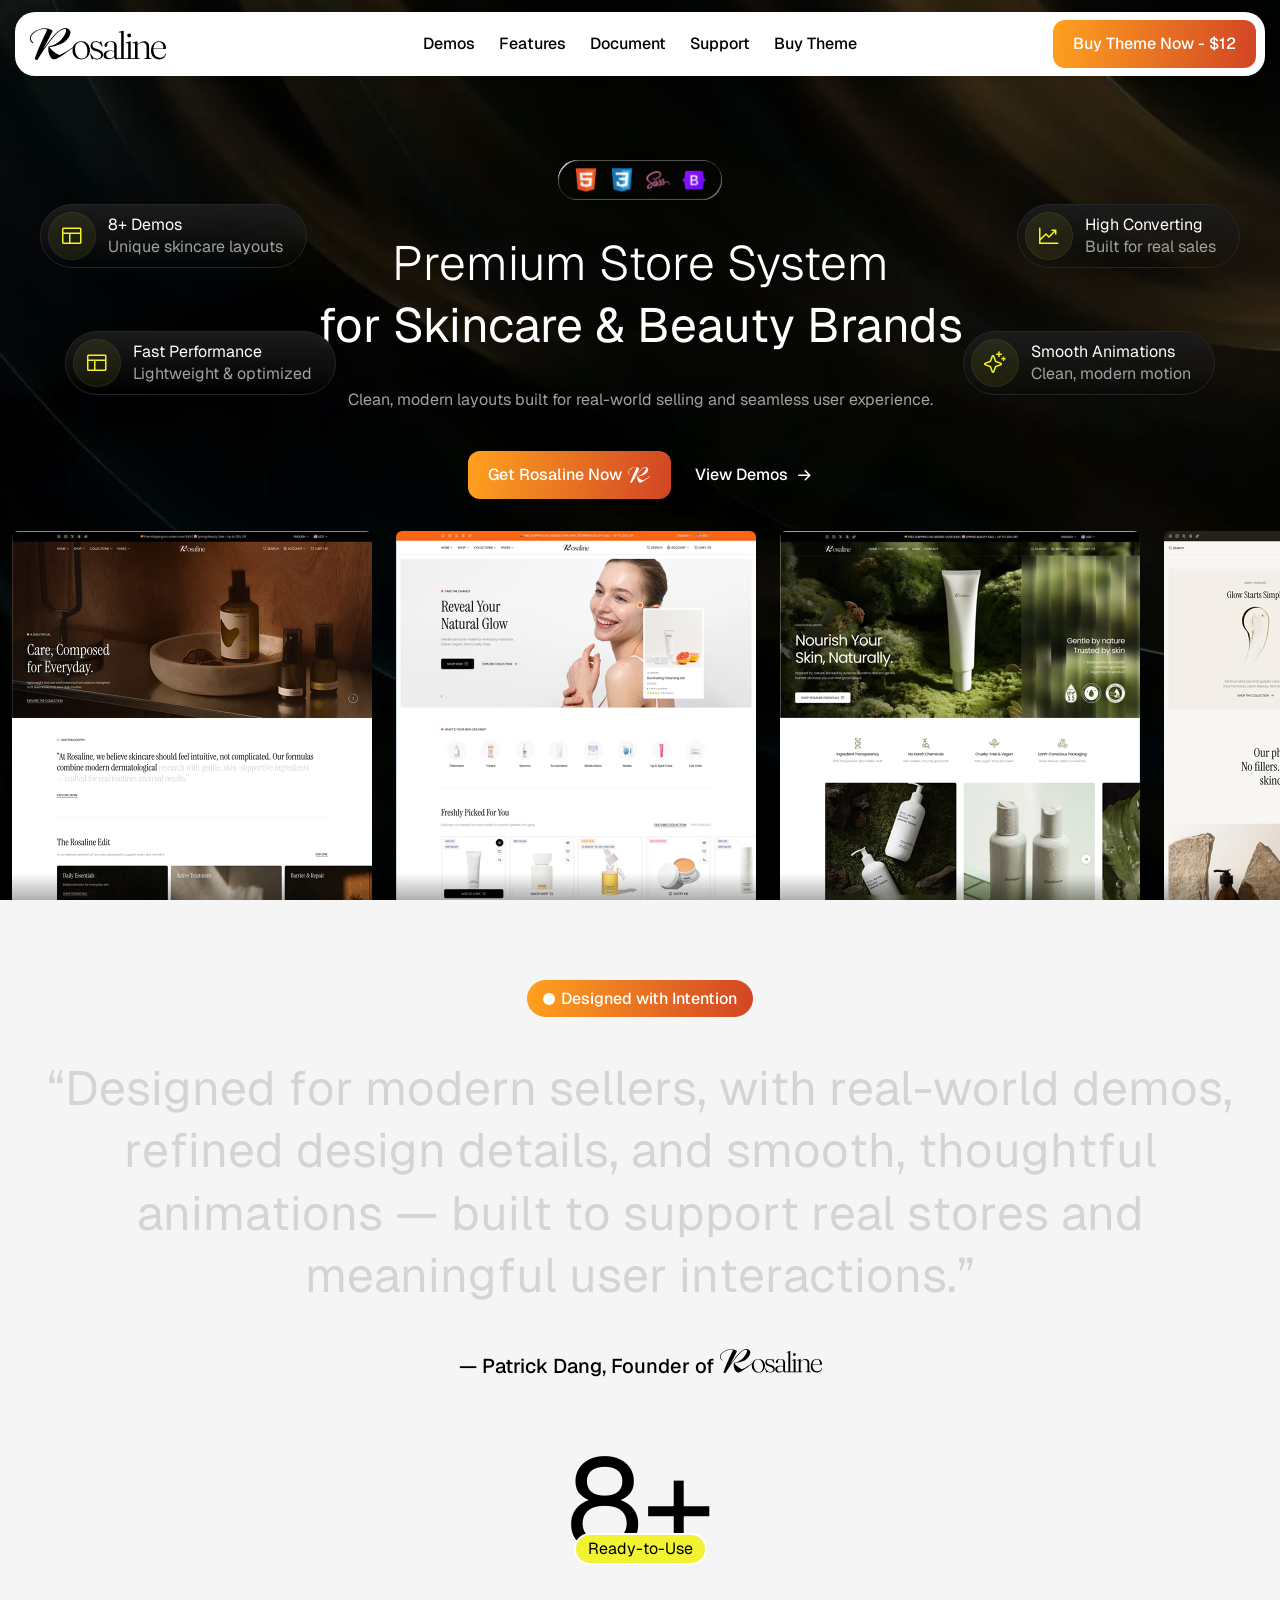
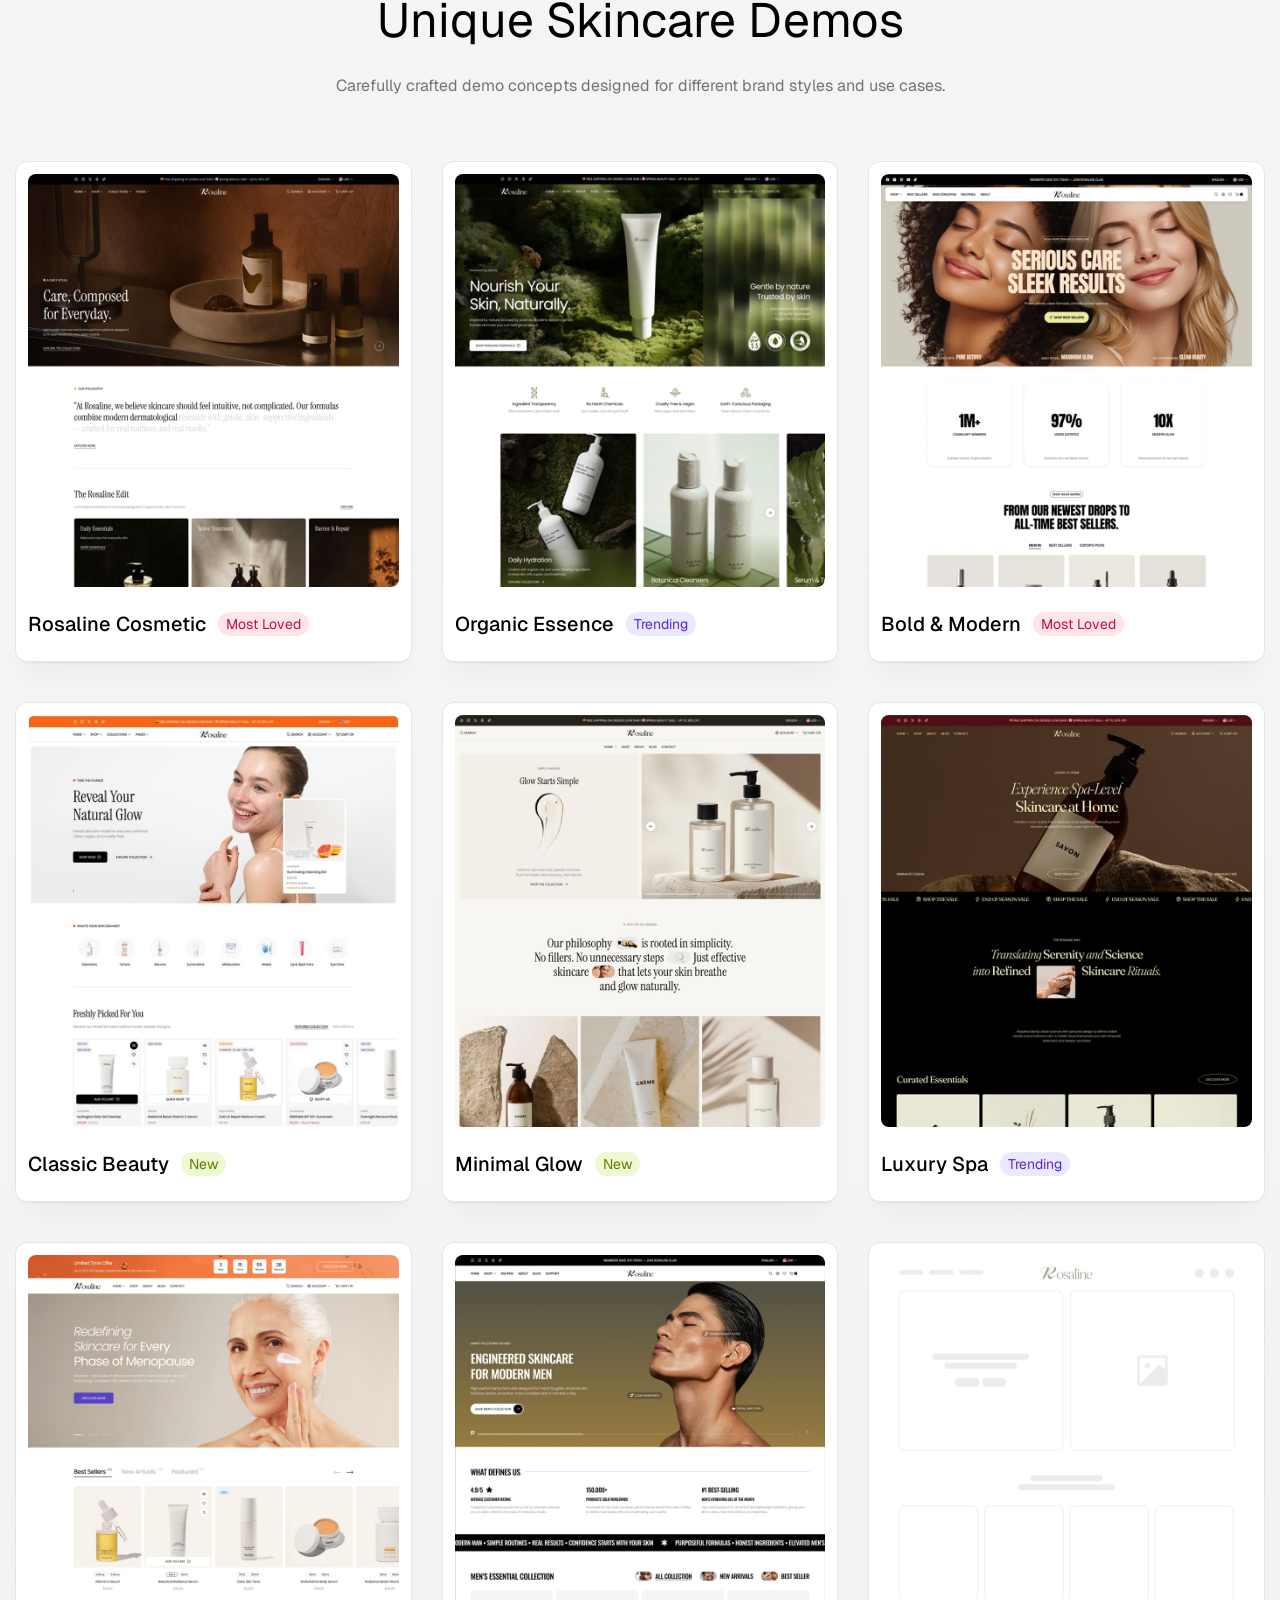
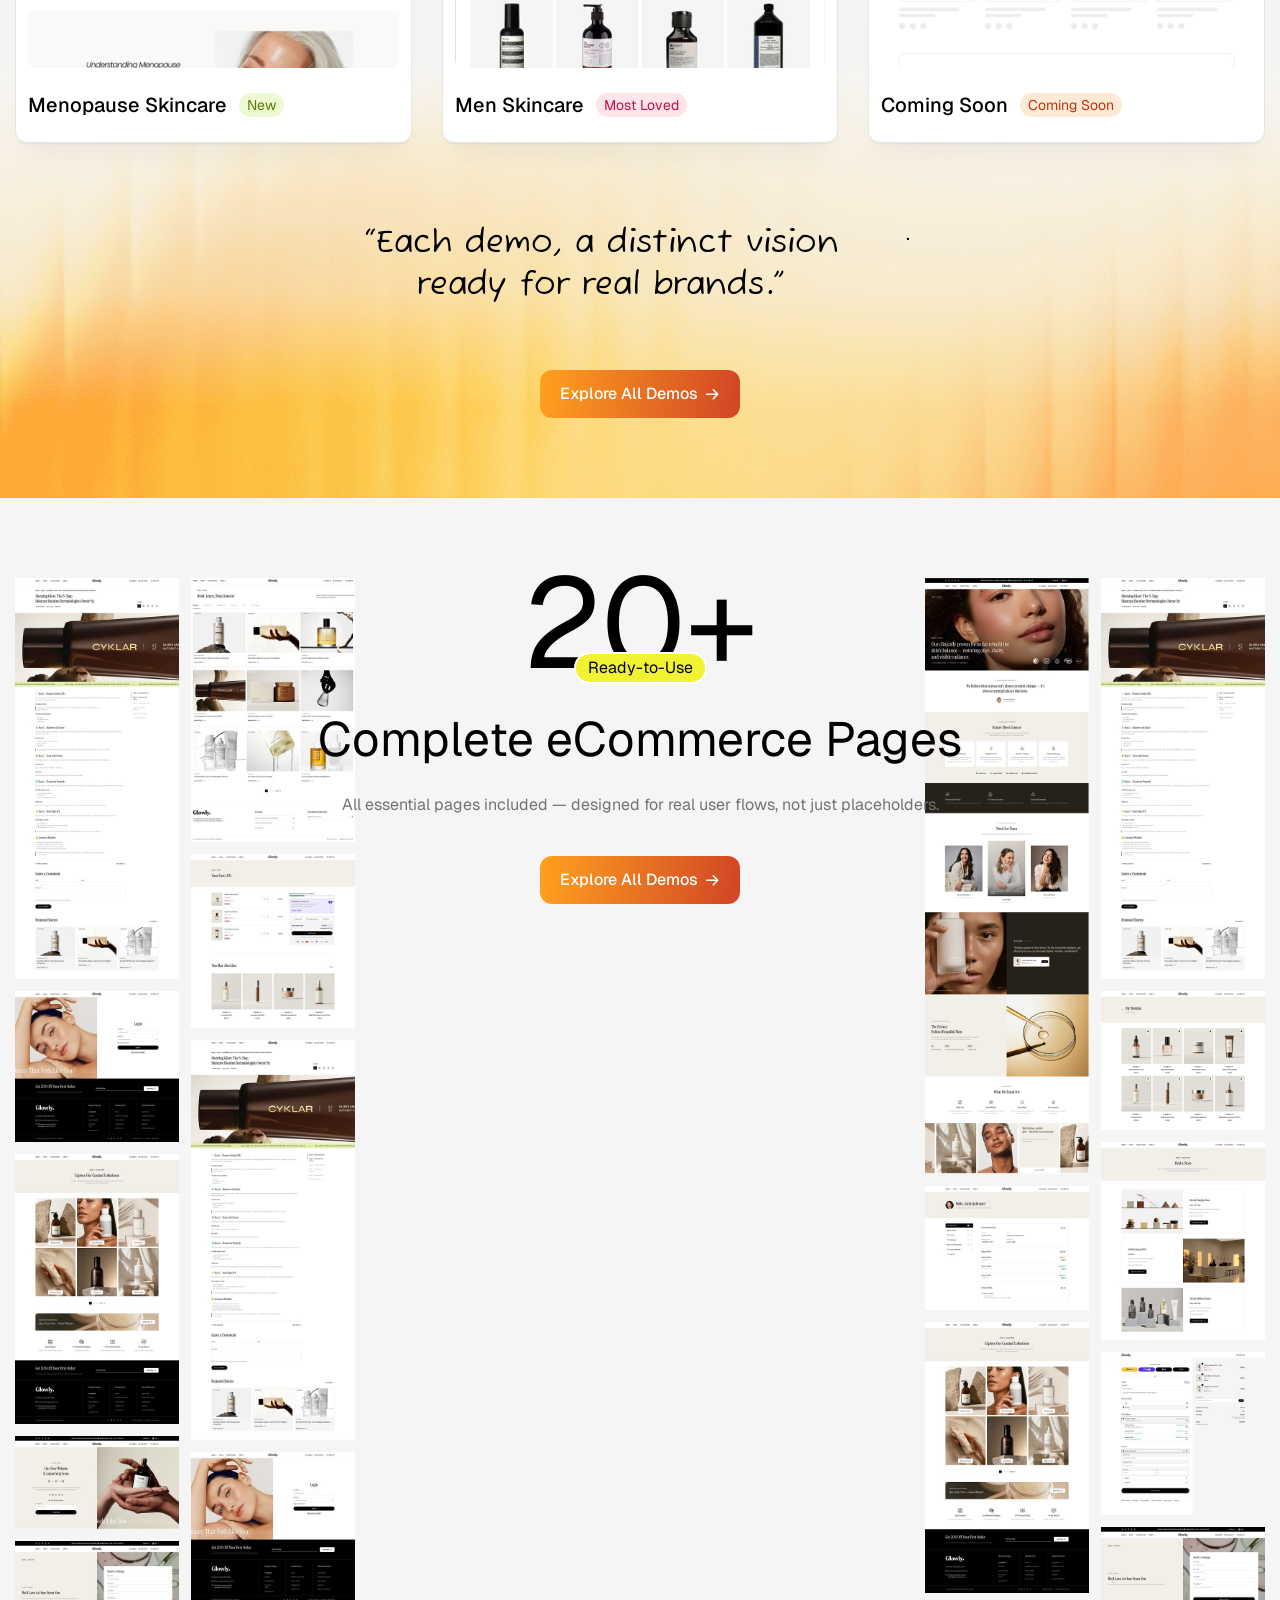
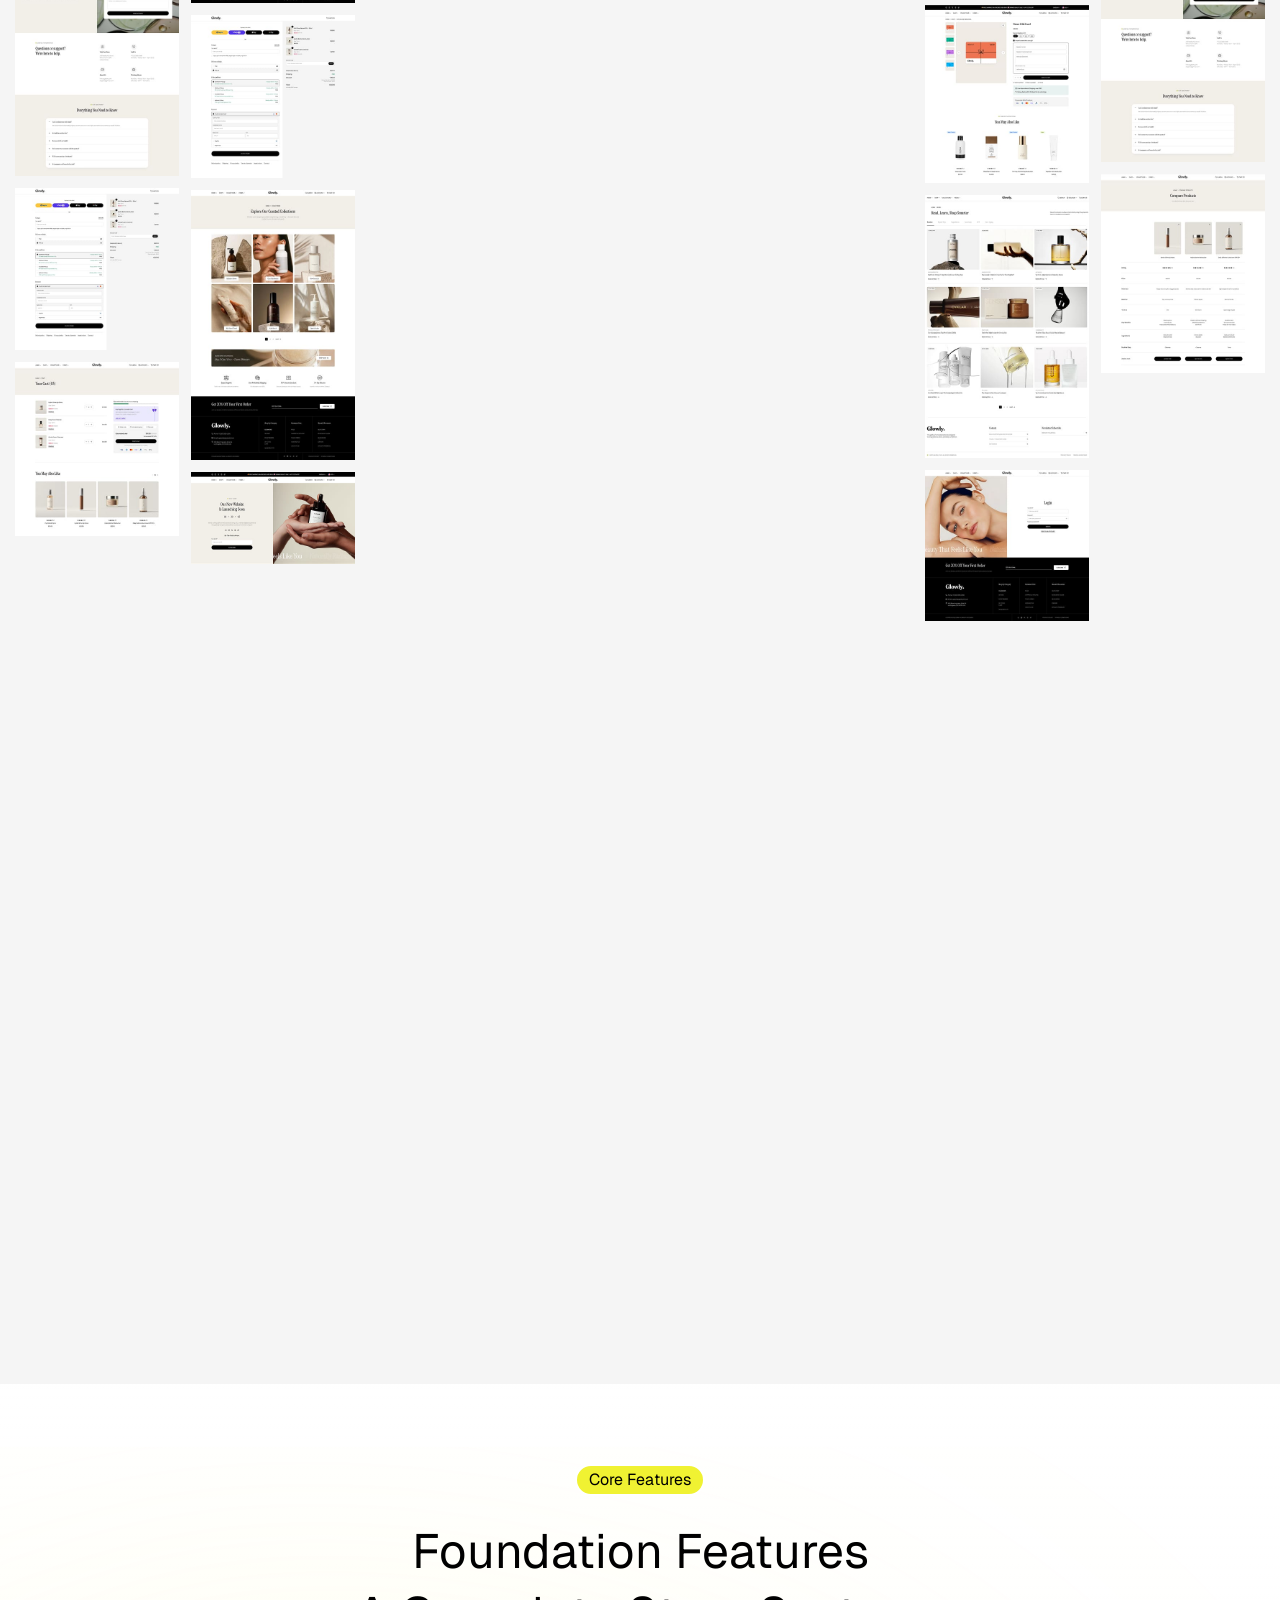
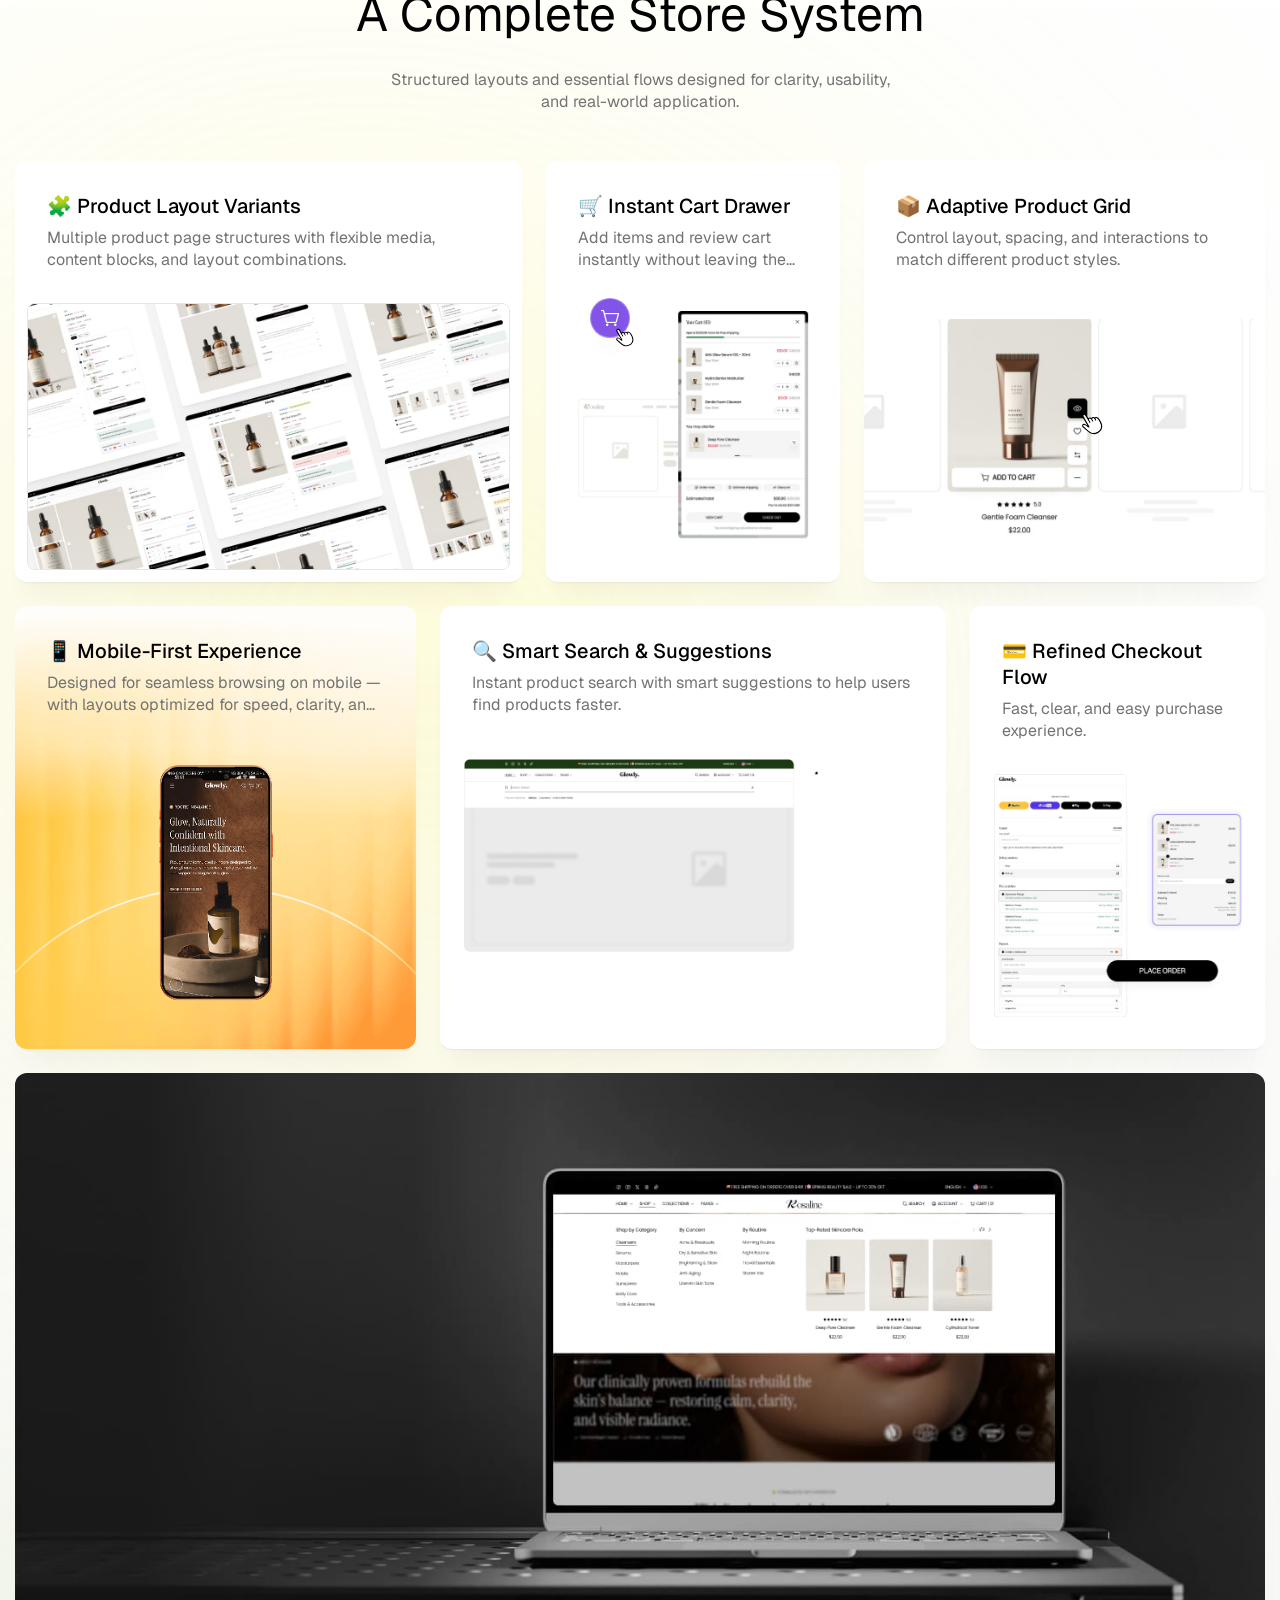
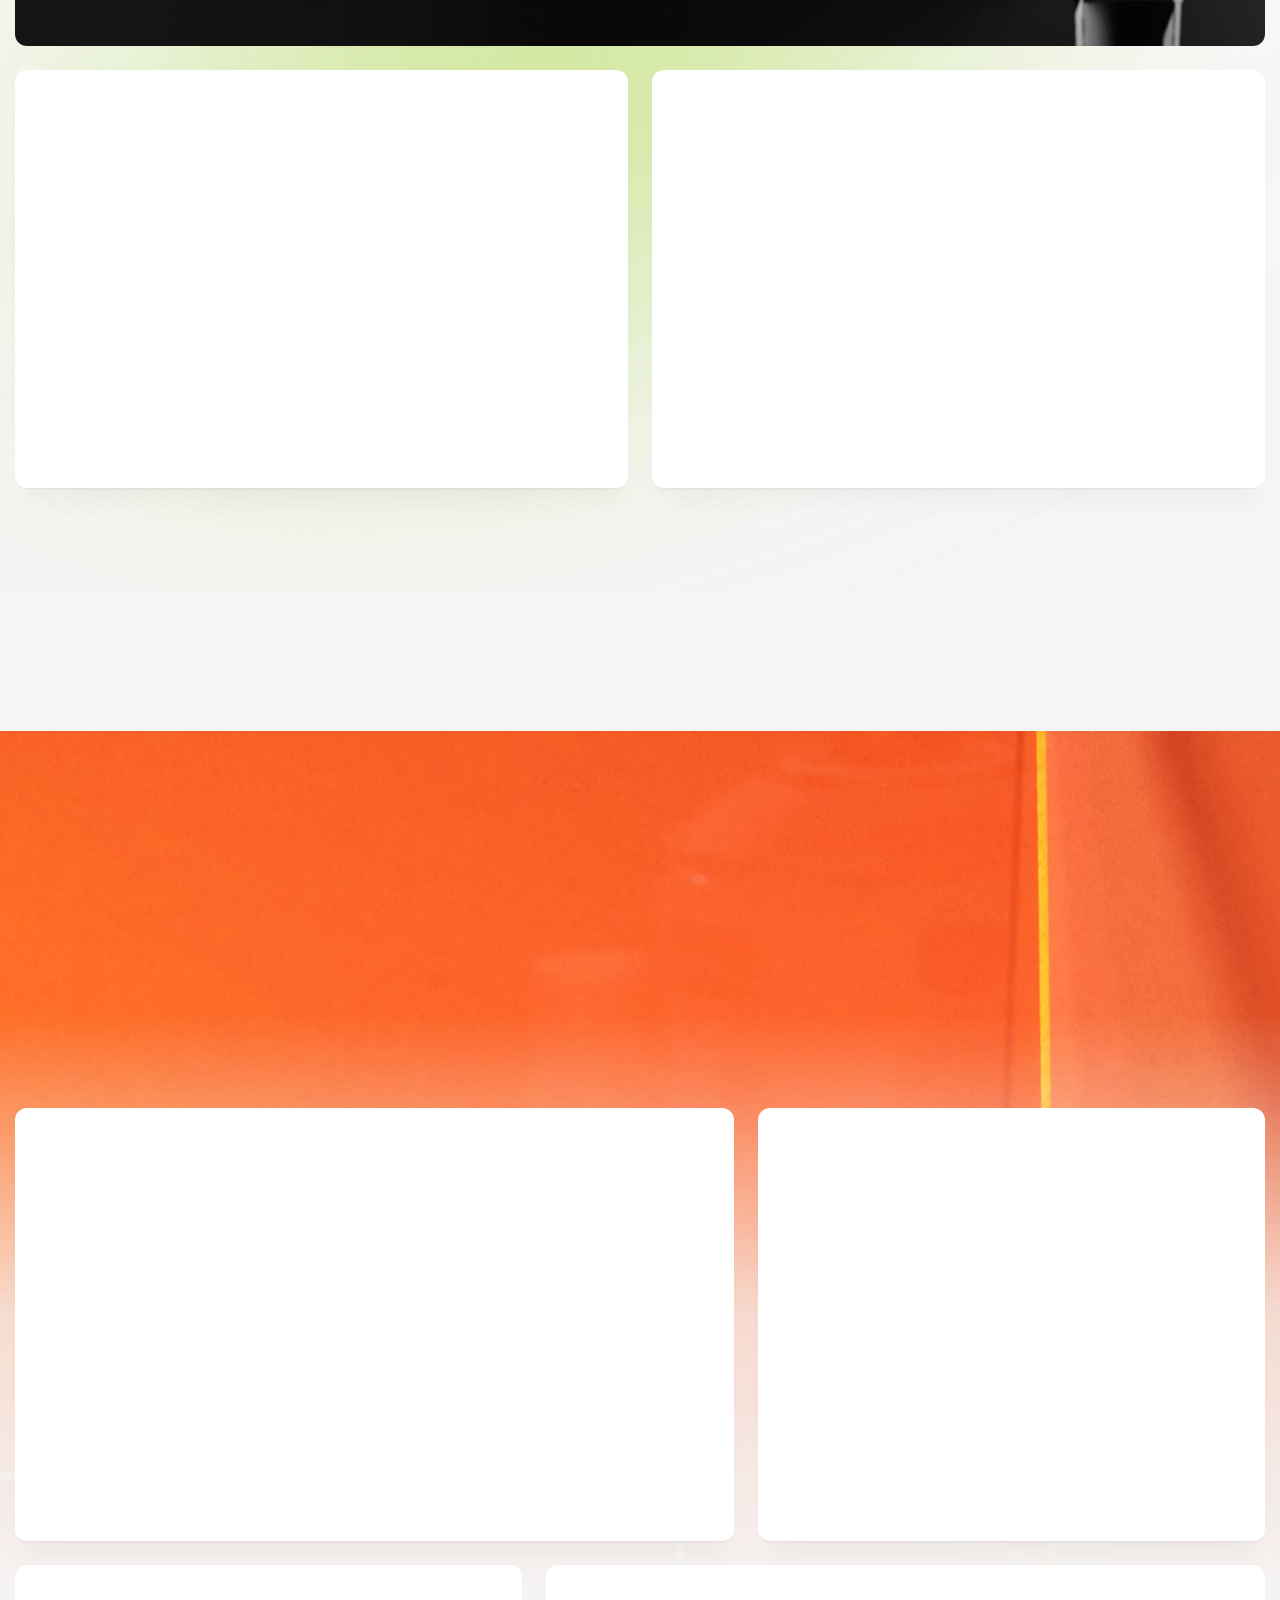
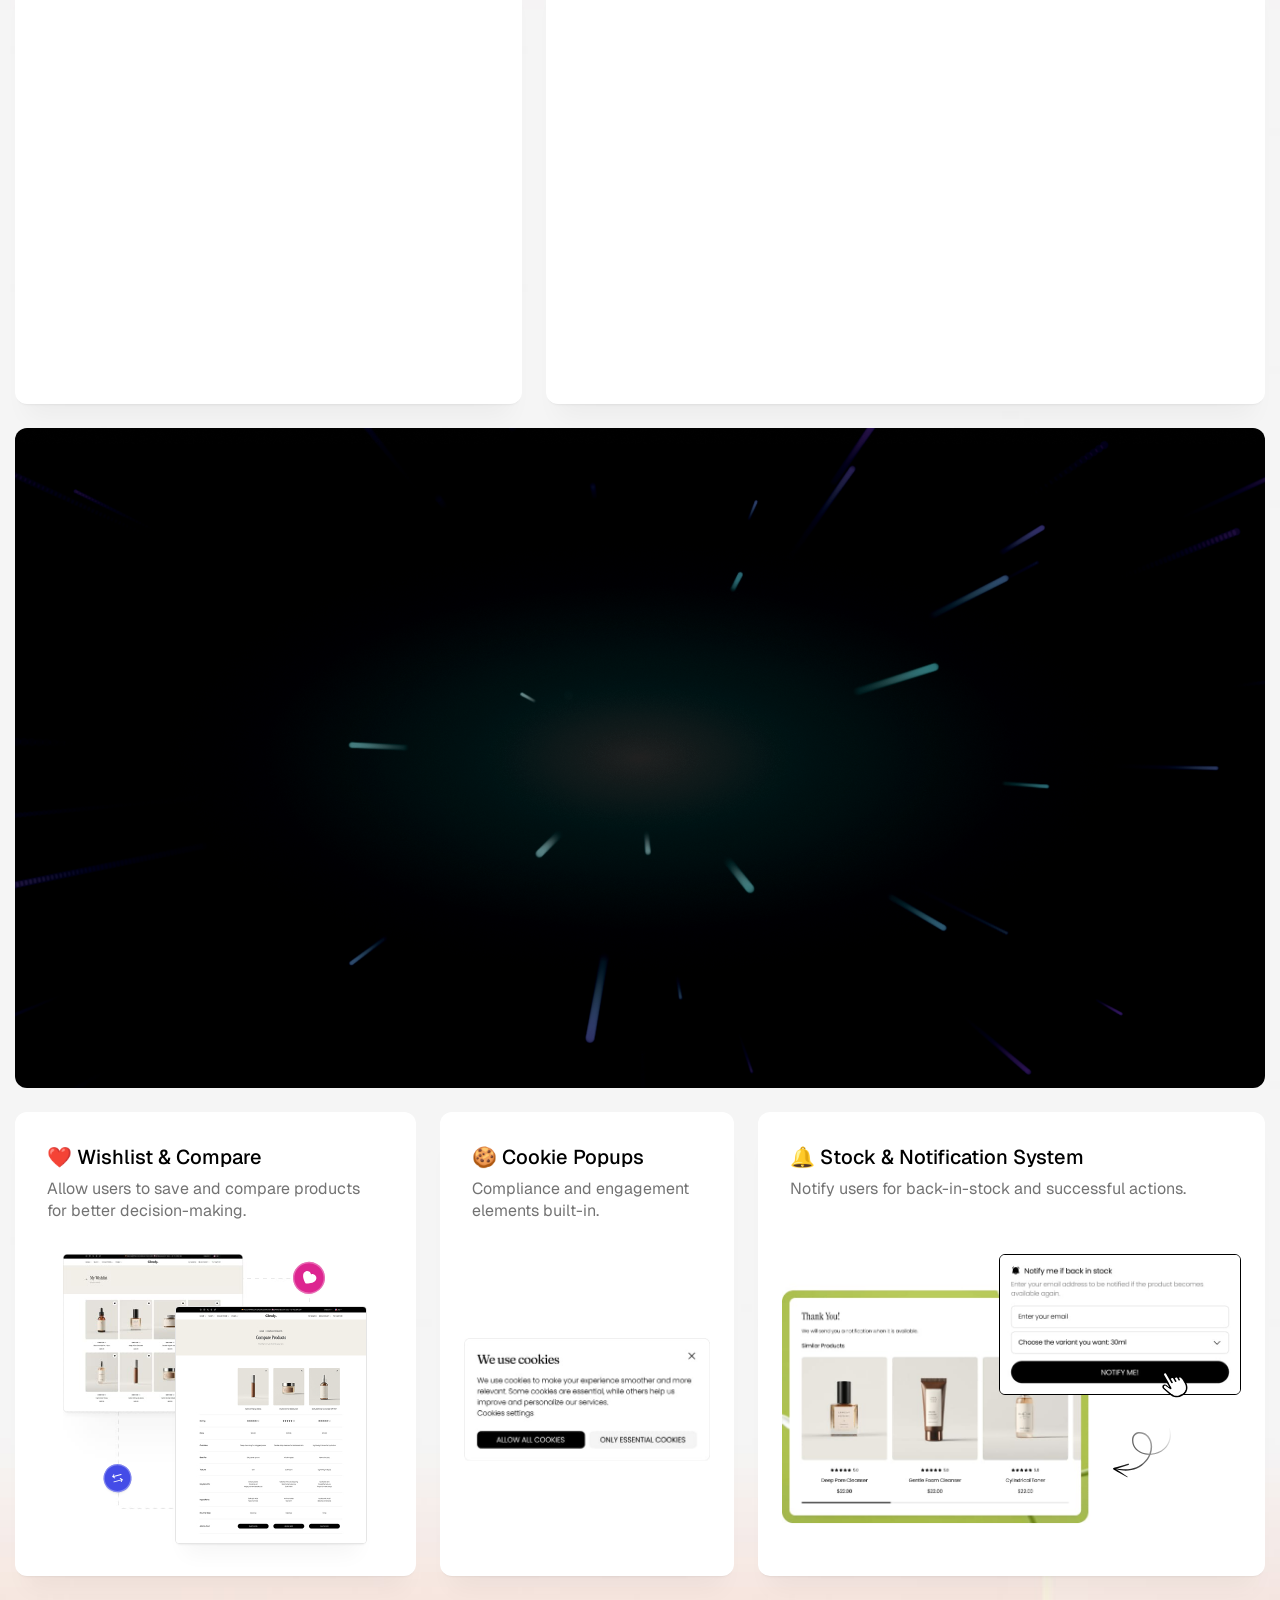
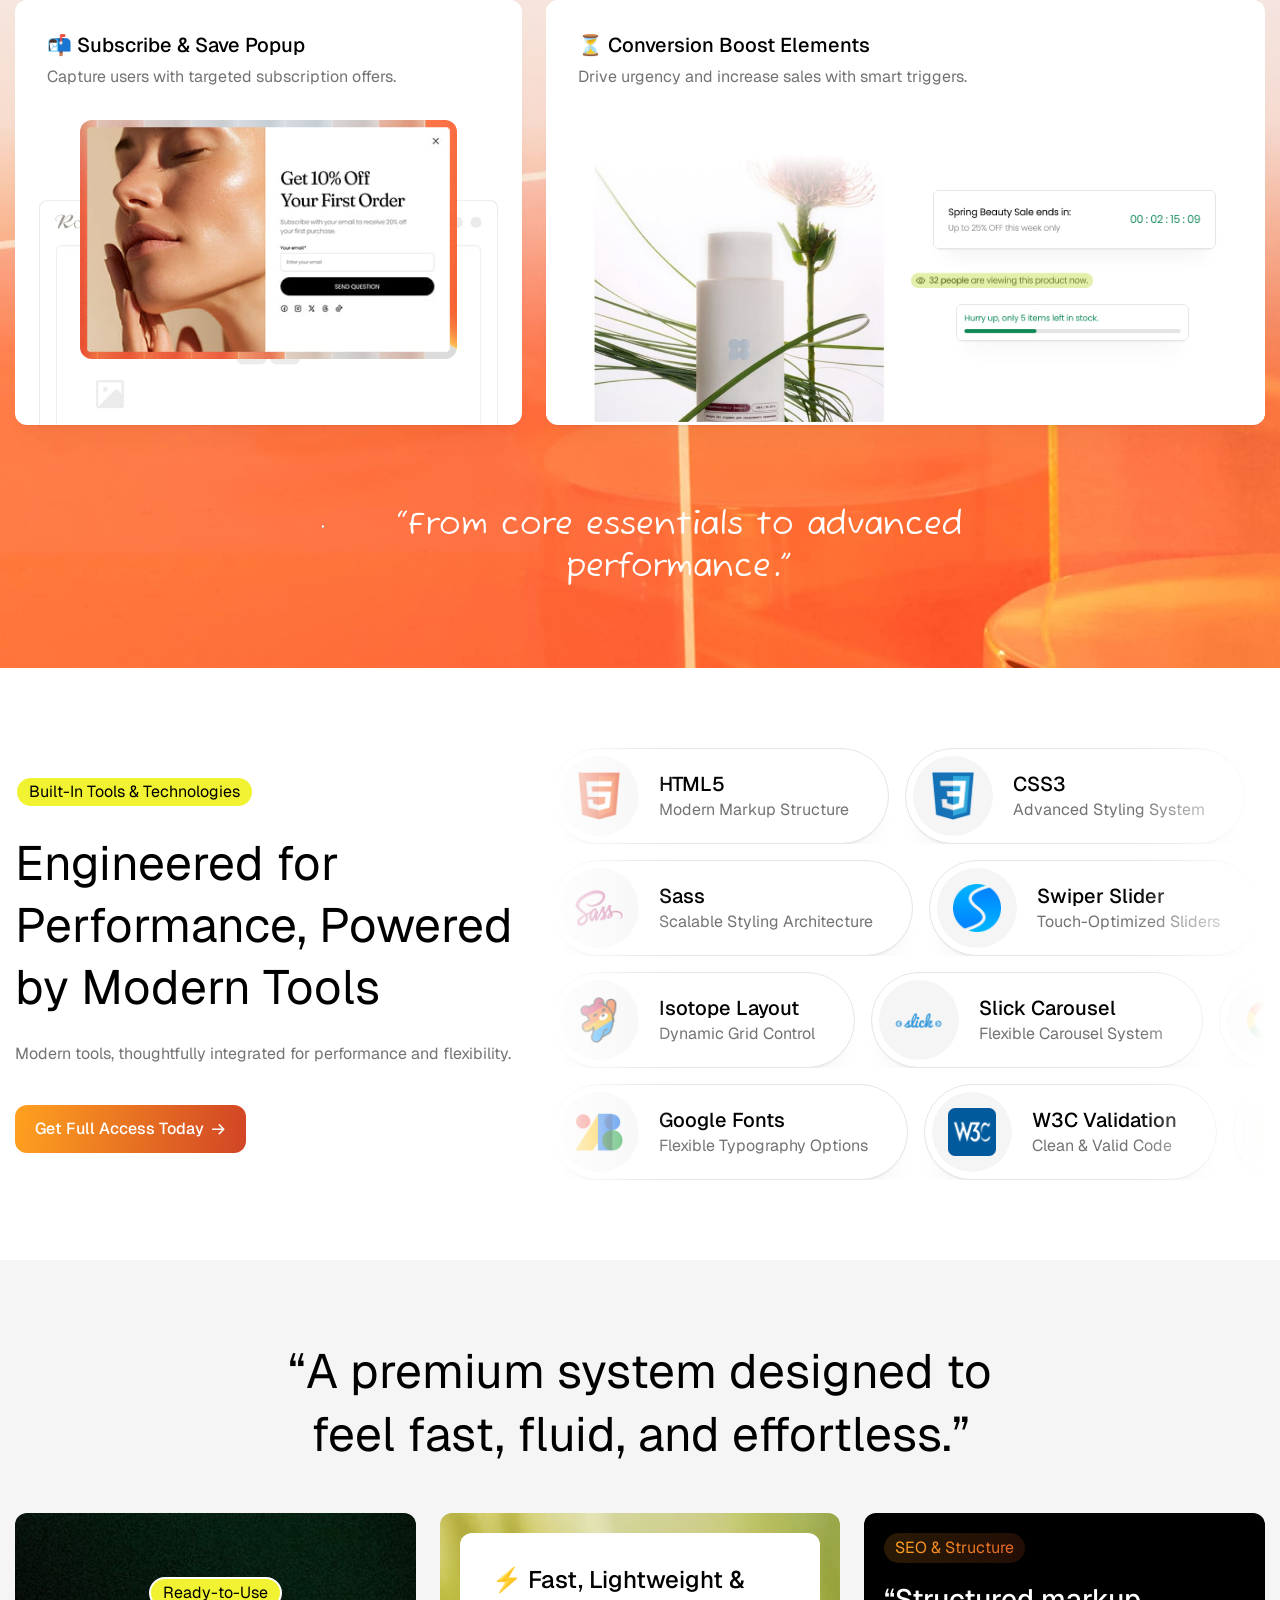
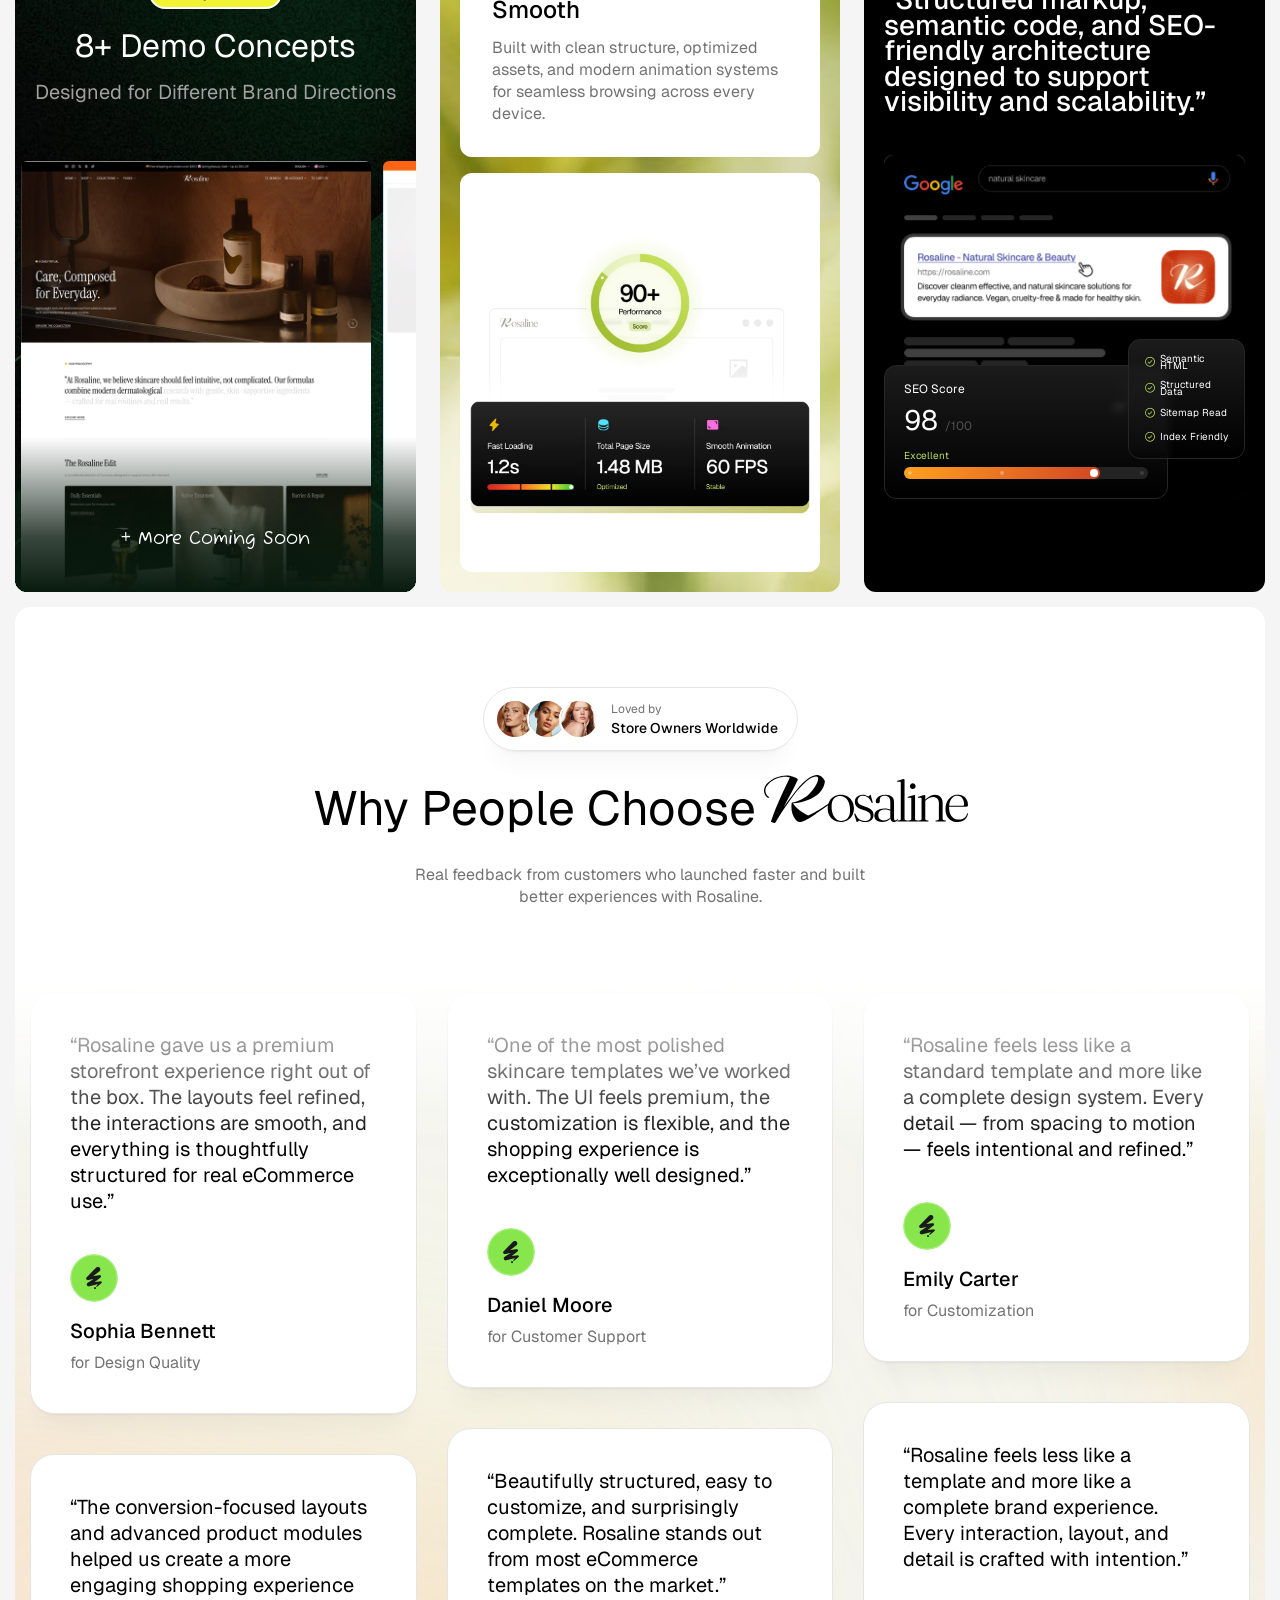
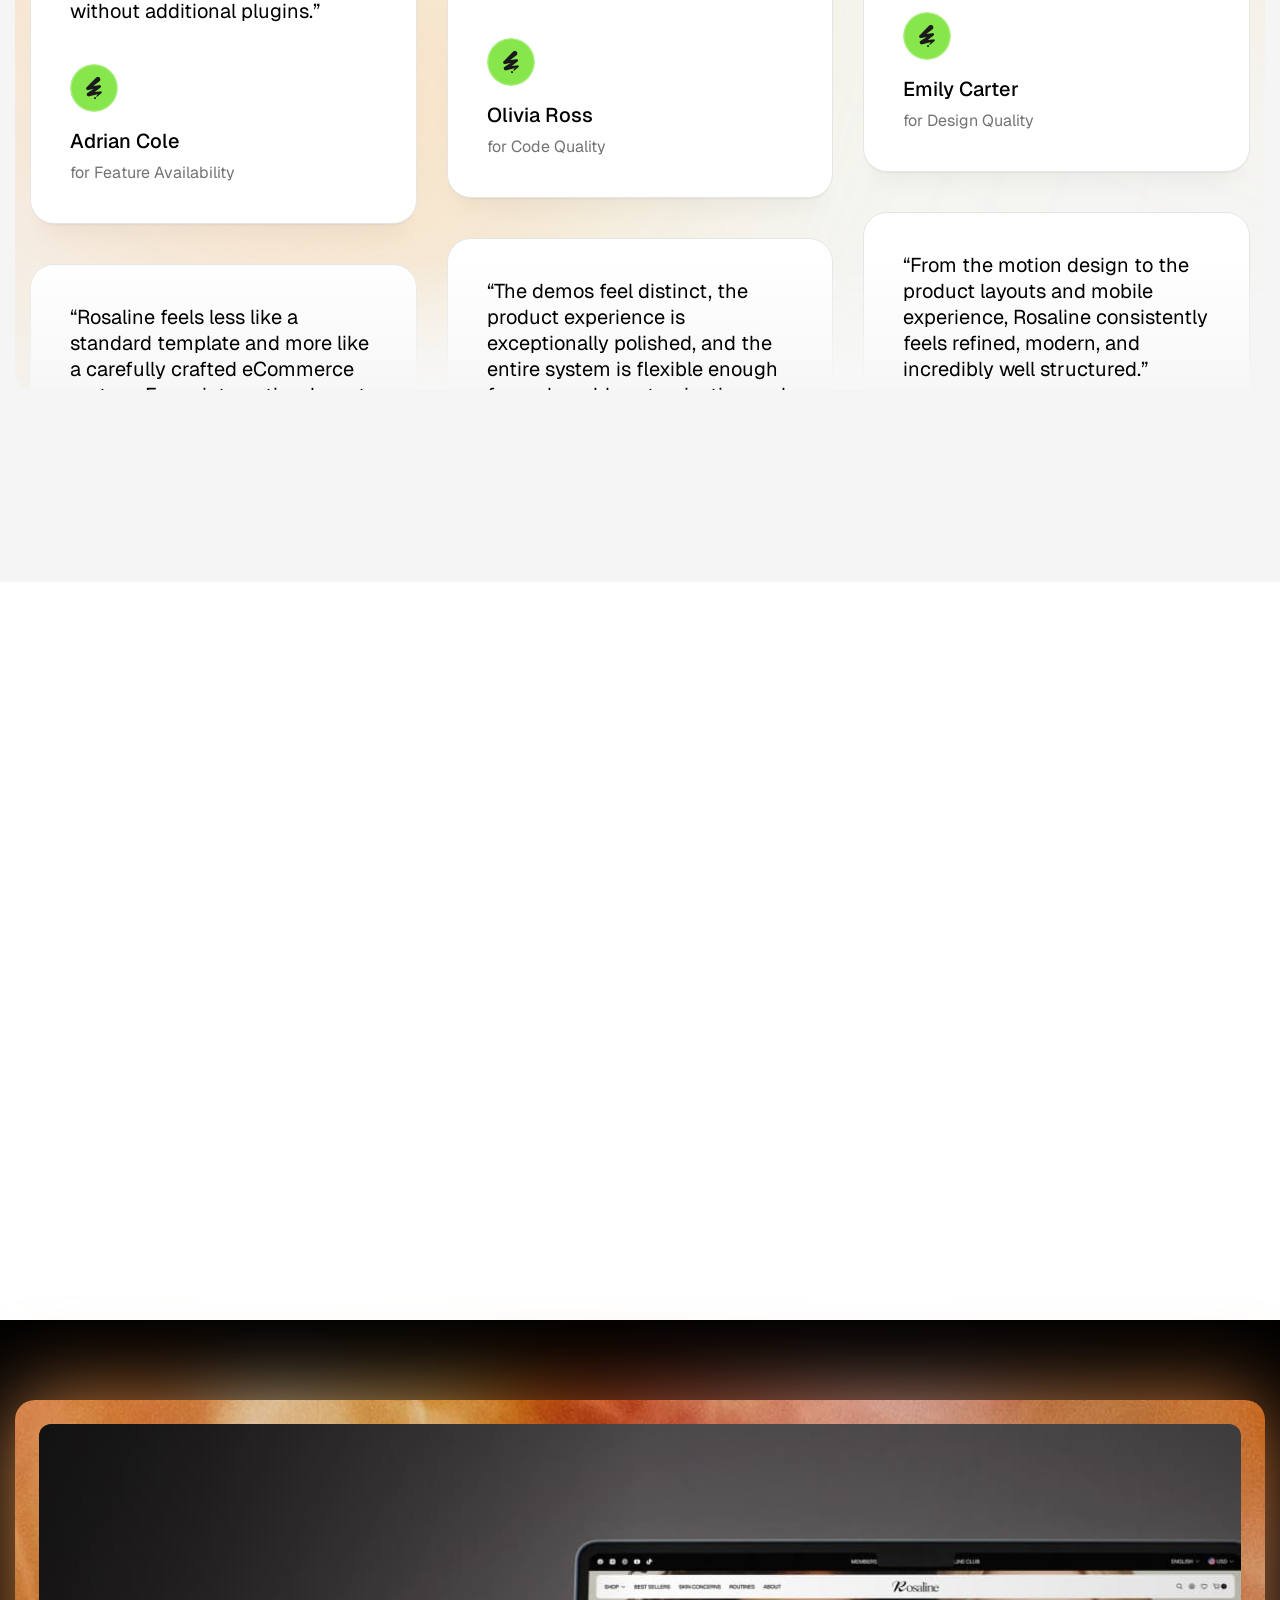
==== commit 845e7e8d: "done" ====
--- a/index.html
+++ b/index.html
@@ -132,7 +132,7 @@
             <div class="container">
                 <div class="position-relative">
                     <div class="hero-content">
-                        <div class="badge wow fadeInUp">
+                        <div class="badge wow fadeInUpBlur">
                             <div class="badge-item">
                                 <img loading="lazy" width="24" height="24" src="assets/images/landing/item/html.png"
                                     alt="Image">
@@ -150,16 +150,16 @@
                                     alt="Image">
                             </div>
                         </div>
-                        <h3 class="title letter-space--5 text-white wow fadeInUp">
+                        <h3 class="title letter-space--5 text-white wow fadeInUpBlur">
                             <span class="fw-light">
                                 Premium Store System
                             </span> <br>
                             for Skincare & Beauty Brands
                         </h3>
-                        <p class="desc cl-text-6 wow fadeInUp">
+                        <p class="desc cl-text-6 wow fadeInUpBlur">
                             Clean, modern layouts built for real-world selling and seamless user experience.
                         </p>
-                        <div class="group-btn wow fadeInUp">
+                        <div class="group-btn wow fadeInUpBlur">
                             <a href="https://themeforest.net/user/themesflat/portfolio" class="tf-btn-v2 style-white">
                                 <span class="text">
                                     Get Rosaline Now
@@ -237,19 +237,22 @@
                         </a>
                     </div>
                     <div class="infiniteSlide-item">
-                        <a href="https://tfrosaline.vercel.app/home-classic-beauty.html" target="_blank" class="image-demo">
+                        <a href="https://tfrosaline.vercel.app/home-classic-beauty.html" target="_blank"
+                            class="image-demo">
                             <img loading="lazy" width="360" height="444" src="assets/images/landing/perform/home2.jpg"
                                 alt="Image">
                         </a>
                     </div>
                     <div class="infiniteSlide-item">
-                        <a href="https://tfrosaline.vercel.app/home-organic-essence.html" target="_blank" class="image-demo">
+                        <a href="https://tfrosaline.vercel.app/home-organic-essence.html" target="_blank"
+                            class="image-demo">
                             <img loading="lazy" width="360" height="444" src="assets/images/landing/perform/home3.jpg"
                                 alt="Image">
                         </a>
                     </div>
                     <div class="infiniteSlide-item">
-                        <a href="https://tfrosaline.vercel.app/home-minimal-glow.html" target="_blank" class="image-demo">
+                        <a href="https://tfrosaline.vercel.app/home-minimal-glow.html" target="_blank"
+                            class="image-demo">
                             <img loading="lazy" width="360" height="444" src="assets/images/landing/perform/home4.jpg"
                                 alt="Image">
                         </a>
@@ -261,19 +264,22 @@
                         </a>
                     </div>
                     <div class="infiniteSlide-item">
-                        <a href="https://tfrosaline.vercel.app/home-bold-modern.html" target="_blank" class="image-demo">
+                        <a href="https://tfrosaline.vercel.app/home-bold-modern.html" target="_blank"
+                            class="image-demo">
                             <img loading="lazy" width="360" height="444" src="assets/images/landing/perform/home6.jpg"
                                 alt="Image">
                         </a>
                     </div>
                     <div class="infiniteSlide-item">
-                        <a href="https://tfrosaline.vercel.app/home-menopause-skincare.html" target="_blank" class="image-demo">
+                        <a href="https://tfrosaline.vercel.app/home-menopause-skincare.html" target="_blank"
+                            class="image-demo">
                             <img loading="lazy" width="360" height="444" src="assets/images/landing/perform/home7.jpg"
                                 alt="Image">
                         </a>
                     </div>
                     <div class="infiniteSlide-item">
-                        <a href="https://tfrosaline.vercel.app/home-men-skincare.html" target="_blank" class="image-demo">
+                        <a href="https://tfrosaline.vercel.app/home-men-skincare.html" target="_blank"
+                            class="image-demo">
                             <img loading="lazy" width="360" height="444" src="assets/images/landing/perform/home8.jpg"
                                 alt="Image">
                         </a>
@@ -343,8 +349,7 @@
                 <div class="demo-grid_layout tf-grid-layout tf-col-2 lg-col-3 wow fadeInUpBlur">
                     <div class="demo-card hover-img">
                         <div class="main-card">
-                            <a href="https://tfrosaline.vercel.app/index.html" class="card-image"
-                                target="_blank">
+                            <a href="https://tfrosaline.vercel.app/index.html" class="card-image" target="_blank">
                                 <img loading="lazy" width="424" height="472" src="assets/images/demo/home-1.jpg"
                                     alt="Image">
                             </a>
@@ -365,8 +370,8 @@
                     </div>
                     <div class="demo-card hover-img">
                         <div class="main-card">
-                            <a href="https://tfrosaline.vercel.app/home-organic-essence.html"
-                                class="card-image" target="_blank">
+                            <a href="https://tfrosaline.vercel.app/home-organic-essence.html" class="card-image"
+                                target="_blank">
                                 <img loading="lazy" width="424" height="472" src="assets/images/demo/home-3.jpg"
                                     alt="Image">
                             </a>
@@ -411,8 +416,8 @@
                     </div>
                     <div class="demo-card hover-img">
                         <div class="main-card">
-                            <a href="https://tfrosaline.vercel.app/home-classic-beauty.html"
-                                class="card-image" target="_blank">
+                            <a href="https://tfrosaline.vercel.app/home-classic-beauty.html" class="card-image"
+                                target="_blank">
                                 <img loading="lazy" width="424" height="472" src="assets/images/demo/home-2.jpg"
                                     alt="Image">
                             </a>
@@ -480,8 +485,8 @@
                     </div>
                     <div class="demo-card hover-img">
                         <div class="main-card">
-                            <a href="https://tfrosaline.vercel.app/home-menopause-skincare.html"
-                                class="card-image" target="_blank">
+                            <a href="https://tfrosaline.vercel.app/home-menopause-skincare.html" class="card-image"
+                                target="_blank">
                                 <img loading="lazy" width="424" height="472" src="assets/images/demo/home-7.jpg"
                                     alt="Image">
                             </a>
@@ -741,7 +746,7 @@
                 </div>
                 <div class="feature-grid_layout">
                     <div class="land-feature-v01 style-v1 col-size-5">
-                        <div class="feature-content">
+                        <div class="feature-content wow fadeInUpBlur">
                             <p class="feature_name h7 fw-medium letter-space--4">
                                 🧩 Product Layout Variants
                             </p>
@@ -757,8 +762,8 @@
                             </div>
                         </div>
                     </div>
-                    <div class="land-feature-v01 style-v2 col-size-3 wow fadeInUpBlur">
-                        <div class="feature-content">
+                    <div class="land-feature-v01 style-v2 col-size-3">
+                        <div class="feature-content wow fadeInUpBlur">
                             <p class="feature_name h7 fw-medium letter-space--4">
                                 🛒 Instant Cart Drawer
                             </p>
@@ -767,14 +772,30 @@
                             </p>
                         </div>
                         <div class="feature-image">
-                            <div class="image">
+                            <div class="image wow fadeInUpBlur">
                                 <img loading="lazy" width="278" height="274" src="assets/images/landing/feature-2.jpg"
                                     alt="Image">
                             </div>
-                        </div>
-                    </div>
-                    <div class="land-feature-v01 style-v3 col-size-4 wow fadeInUpBlur">
-                        <div class="feature-content">
+                            <div class="fea-item item-1">
+                                <div class="it-icon wow fadeZoom" data-wow-delay="0.5s">
+                                    <i class="icon icon-ShoppingCart text-white"></i>
+                                </div>
+                                <div class="it-cursor wow fadeInRightBottom" data-wow-delay="0.8s">
+                                    <svg width="37" height="38" viewBox="0 0 37 38" fill="none"
+                                        xmlns="http://www.w3.org/2000/svg">
+                                        <path fill-rule="evenodd" clip-rule="evenodd"
+                                            d="M24.3496 26.281C25.3469 25.7052 26.0944 24.9972 26.5896 24.157C27.0867 23.3157 27.305 22.379 27.242 21.3446C27.1798 20.3097 26.8135 19.2116 26.1414 18.0474L25.2435 16.4921C24.8261 15.7691 24.3924 15.2792 23.9409 15.0196C23.4899 14.7609 23.0511 14.7541 22.6279 14.9985L23.2232 16.0297C23.306 16.173 23.3243 16.3157 23.2795 16.4559C23.2339 16.5967 23.1518 16.7006 23.0312 16.7702C22.9049 16.8431 22.7701 16.8644 22.6263 16.8331C22.4816 16.8022 22.3681 16.7145 22.2853 16.5712L21.5457 15.2902C21.3972 15.0328 21.2158 14.8711 21.0037 14.8063C20.7897 14.7426 20.5637 14.78 20.3224 14.9194C20.1339 15.0282 19.9707 15.1765 19.8341 15.3622L20.7772 16.9957C20.8632 17.1447 20.8826 17.2893 20.8384 17.4304C20.7927 17.5712 20.7107 17.6751 20.59 17.7448C20.4637 17.8177 20.3289 17.8389 20.1852 17.8076C20.0399 17.7758 19.9253 17.6862 19.8393 17.5372L18.747 15.6454C18.6017 15.3937 18.4194 15.2325 18.2003 15.1642C17.9811 15.096 17.7568 15.1275 17.5277 15.2597C17.3326 15.3724 17.1682 15.5251 17.0348 15.7165L18.3355 17.9693C18.4117 18.1013 18.4322 18.239 18.3954 18.3822C18.3596 18.5248 18.2731 18.6363 18.1355 18.7157C18.0035 18.7919 17.8666 18.8094 17.7252 18.7691C17.5838 18.7288 17.4738 18.6428 17.3976 18.5108L13.8139 12.3037C13.6915 12.0916 13.5345 11.9548 13.3422 11.8936C13.1507 11.832 12.9544 11.8599 12.7536 11.9758C12.5528 12.0917 12.4287 12.2489 12.3797 12.4493C12.3308 12.6497 12.3681 12.8557 12.4905 13.0678L17.5387 21.8115C17.6448 21.9953 17.6766 22.1767 17.6363 22.3571C17.5944 22.5371 17.4905 22.675 17.3246 22.7708C17.1748 22.8574 17.0206 22.8973 16.8607 22.8903C16.6999 22.8839 16.5215 22.8034 16.3255 22.6489L13.6547 20.6831C13.3128 20.4218 12.9978 20.3749 12.7122 20.5397C12.5284 20.6459 12.4132 20.7903 12.3663 20.9745C12.3188 21.1578 12.3444 21.3328 12.4402 21.4987C12.5196 21.6363 12.6245 21.7592 12.7558 21.8669L16.7969 25.3114C18.1111 26.4253 19.3981 27.0371 20.6564 27.1527C21.915 27.2668 23.1459 26.976 24.3496 26.281ZM24.8914 27.2979C23.4228 28.1458 21.9479 28.4732 20.4667 28.2827C18.984 28.0918 17.5242 27.3787 16.0857 26.1455L12.0398 22.6926C11.9147 22.5826 11.7971 22.4594 11.6842 22.3248C11.5727 22.1905 11.4817 22.0634 11.4126 21.9436C11.1541 21.4959 11.1033 21.064 11.2595 20.6445C11.4144 20.2271 11.6938 19.9011 12.0944 19.6698C12.3875 19.5006 12.6995 19.4336 13.0326 19.4662C13.3647 19.4995 13.7001 19.6451 14.0392 19.8993L15.686 21.1844C15.7259 21.2142 15.7637 21.2187 15.7976 21.1991C15.8438 21.1725 15.8517 21.134 15.8223 21.0831L11.553 13.6883C11.252 13.167 11.1677 12.6639 11.3004 12.1776C11.4327 11.6928 11.7361 11.3127 12.2121 11.0379C12.6825 10.7663 13.1596 10.6957 13.6428 10.8252C14.1265 10.9556 14.5191 11.2807 14.82 11.802L16.5131 14.7345C16.7 14.5423 16.8993 14.3846 17.1123 14.2616C17.479 14.0499 17.8465 13.9659 18.2158 14.0091C18.5842 14.0528 18.9164 14.2104 19.2122 14.4832C19.4224 14.24 19.654 14.0447 19.9067 13.8988C20.2611 13.6942 20.6125 13.6107 20.9602 13.6512C21.3083 13.6903 21.6176 13.8385 21.8881 14.0959C22.6699 13.652 23.433 13.5784 24.1741 13.8758C24.9156 14.1741 25.5715 14.8159 26.1402 15.801L27.178 17.5985C27.9454 18.9276 28.3503 20.2058 28.3926 21.4306C28.4354 22.6564 28.1537 23.7705 27.5509 24.7771C26.9466 25.7833 26.0603 26.623 24.8914 27.2979Z"
+                                            fill="black" />
+                                        <path fill-rule="evenodd" clip-rule="evenodd"
+                                            d="M24.3496 26.2806C25.3469 25.7049 26.0944 24.9968 26.5896 24.1566C27.0867 23.3153 27.3051 22.3787 27.242 21.3443C27.1799 20.3093 26.8136 19.2112 26.1415 18.0471L25.2435 16.4918C24.8261 15.7688 24.3924 15.2789 23.9409 15.0193C23.4899 14.7606 23.0511 14.7537 22.6279 14.9981L23.2233 16.0293C23.306 16.1726 23.3243 16.3153 23.2796 16.4555C23.2339 16.5963 23.1519 16.7002 23.0312 16.7699C22.9049 16.8428 22.7701 16.864 22.6263 16.8327C22.4816 16.8019 22.3681 16.7141 22.2854 16.5708L21.5458 15.2898C21.3972 15.0325 21.2158 14.8707 21.0037 14.8059C20.7897 14.7422 20.5638 14.7797 20.3225 14.919C20.1339 15.0278 19.9707 15.1761 19.8341 15.3618L20.7772 16.9954C20.8632 17.1443 20.8826 17.2889 20.8384 17.4301C20.7927 17.5708 20.7107 17.6747 20.5901 17.7444C20.4638 17.8173 20.329 17.8386 20.1852 17.8072C20.0399 17.7755 19.9253 17.6858 19.8393 17.5369L18.7471 15.645C18.6018 15.3934 18.4195 15.2322 18.2003 15.1639C17.9812 15.0956 17.7568 15.1271 17.5278 15.2594C17.3326 15.372 17.1682 15.5248 17.0349 15.7161L18.3355 17.969C18.4117 18.1009 18.4322 18.2387 18.3954 18.3818C18.3596 18.5244 18.2732 18.6359 18.1355 18.7154C18.0036 18.7915 17.8666 18.809 17.7252 18.7688C17.5838 18.7285 17.4738 18.6424 17.3976 18.5105L13.814 12.3034C13.6915 12.0913 13.5346 11.9544 13.3422 11.8933C13.1507 11.8316 12.9544 11.8595 12.7537 11.9754C12.5529 12.0913 12.4287 12.2485 12.3798 12.4489C12.3309 12.6494 12.3681 12.8553 12.4905 13.0674L17.5387 21.8111C17.6448 21.9949 17.6767 22.1764 17.6363 22.3568C17.5944 22.5368 17.4906 22.6747 17.3247 22.7705C17.1748 22.857 17.0207 22.897 16.8608 22.89C16.7 22.8835 16.5215 22.8031 16.3255 22.6485L13.6547 20.6828C13.3128 20.4214 12.9979 20.3745 12.7123 20.5394C12.5285 20.6455 12.4133 20.7899 12.3663 20.9742C12.3188 21.1574 12.3444 21.3324 12.4402 21.4983C12.5196 21.6359 12.6246 21.7589 12.7559 21.8666L16.7969 25.311C18.1111 26.4249 19.3982 27.0367 20.6564 27.1523C21.915 27.2665 23.1459 26.9756 24.3496 26.2806Z"
+                                            fill="white" />
+                                    </svg>
+                                </div>
+                            </div>
+                        </div>
+                    </div>
+                    <div class="land-feature-v01 style-v3 col-size-4">
+                        <div class="feature-content wow fadeInUpBlur">
                             <p class="feature_name h7 fw-medium letter-space--4">
                                 📦 Adaptive Product Grid
                             </p>
@@ -783,18 +804,31 @@
                             </p>
                         </div>
                         <div class="feature-image px-0">
-                            <div class="image">
+                            <div class="image wow fadeInUpBlur">
                                 <img loading="lazy" width="464" height="464" src="assets/images/landing/feature-3.jpg"
                                     alt="Image">
                             </div>
-                        </div>
-                    </div>
-                    <div class="land-feature-v01 style-v4 has-background col-size-4 wow fadeInUpBlur">
+                            <div class="fea-item item-2">
+                                <div class="it-cursor wow fadeInRightBottom" data-wow-delay="0.5s">
+                                    <svg width="44" height="44" viewBox="0 0 44 44" fill="none"
+                                        xmlns="http://www.w3.org/2000/svg">
+                                        <path fill-rule="evenodd" clip-rule="evenodd"
+                                            d="M28.5088 30.7704C29.6764 30.0963 30.5516 29.2673 31.1314 28.2836C31.7135 27.2986 31.9691 26.2019 31.8952 24.9908C31.8225 23.7791 31.3936 22.4934 30.6067 21.1304L29.5554 19.3094C29.0667 18.4629 28.5589 17.8893 28.0303 17.5854C27.5022 17.2825 26.9885 17.2745 26.4929 17.5606L27.19 18.768C27.2869 18.9357 27.3083 19.1029 27.2559 19.267C27.2025 19.4318 27.1064 19.5535 26.9652 19.635C26.8173 19.7204 26.6595 19.7453 26.4911 19.7086C26.3217 19.6725 26.1888 19.5697 26.0919 19.402L25.226 17.9021C25.052 17.6008 24.8397 17.4115 24.5913 17.3356C24.3408 17.261 24.0762 17.3049 23.7937 17.468C23.573 17.5954 23.3819 17.769 23.2219 17.9864L24.3261 19.899C24.4268 20.0734 24.4495 20.2428 24.3978 20.408C24.3443 20.5728 24.2483 20.6945 24.107 20.776C23.9591 20.8614 23.8013 20.8863 23.633 20.8496C23.4629 20.8124 23.3287 20.7074 23.228 20.533L21.9492 18.318C21.7791 18.0234 21.5656 17.8346 21.3091 17.7547C21.0525 17.6748 20.7898 17.7116 20.5216 17.8665C20.2931 17.9984 20.1006 18.1772 19.9445 18.4013L21.4674 21.0389C21.5566 21.1935 21.5805 21.3547 21.5375 21.5223C21.4956 21.6893 21.3943 21.8198 21.2332 21.9128C21.0787 22.002 20.9184 22.0225 20.7528 21.9754C20.5873 21.9282 20.4585 21.8274 20.3693 21.6729L16.1734 14.4055C16.03 14.1572 15.8463 13.997 15.621 13.9254C15.3969 13.8532 15.1671 13.8859 14.932 14.0216C14.6969 14.1573 14.5515 14.3413 14.4942 14.576C14.437 14.8106 14.4806 15.0518 14.6239 15.3001L20.5344 25.5374C20.6587 25.7526 20.696 25.9651 20.6487 26.1763C20.5997 26.387 20.4781 26.5485 20.2838 26.6606C20.1083 26.762 19.9279 26.8088 19.7407 26.8006C19.5524 26.793 19.3435 26.6988 19.114 26.5179L15.987 24.2163C15.5866 23.9103 15.2179 23.8554 14.8835 24.0484C14.6683 24.1727 14.5335 24.3418 14.4785 24.5575C14.4228 24.7721 14.4528 24.977 14.565 25.1712C14.658 25.3323 14.7808 25.4762 14.9346 25.6023L19.6659 29.6352C21.2046 30.9394 22.7115 31.6556 24.1847 31.791C25.6583 31.9247 27.0995 31.5841 28.5088 30.7704ZM29.1432 31.961C27.4237 32.9537 25.6968 33.3371 23.9626 33.1141C22.2267 32.8906 20.5174 32.0557 18.8333 30.6118L14.0962 26.569C13.9497 26.4402 13.812 26.296 13.6798 26.1384C13.5494 25.9812 13.4428 25.8323 13.3619 25.6922C13.0592 25.1679 12.9997 24.6622 13.1826 24.1711C13.364 23.6823 13.6911 23.3007 14.1601 23.0299C14.5033 22.8318 14.8686 22.7533 15.2586 22.7916C15.6474 22.8305 16.0402 23.001 16.4372 23.2986L18.3653 24.8032C18.4119 24.8381 18.4562 24.8434 18.496 24.8205C18.55 24.7893 18.5593 24.7442 18.5249 24.6846L13.5262 16.0266C13.1739 15.4163 13.0751 14.8273 13.2305 14.2579C13.3854 13.6902 13.7407 13.2452 14.298 12.9235C14.8487 12.6055 15.4073 12.5229 15.973 12.6745C16.5394 12.8272 16.999 13.2078 17.3514 13.8181L19.3337 17.2515C19.5525 17.0266 19.7858 16.8419 20.0352 16.6979C20.4645 16.45 20.8948 16.3517 21.3272 16.4022C21.7585 16.4534 22.1475 16.6379 22.4939 16.9574C22.74 16.6725 23.0111 16.4439 23.3069 16.2731C23.7219 16.0335 24.1334 15.9357 24.5404 15.9832C24.948 16.029 25.3101 16.2025 25.6268 16.5038C26.5422 15.9841 27.4357 15.898 28.3033 16.2461C29.1715 16.5954 29.9394 17.3469 30.6053 18.5002L31.8204 20.6048C32.7188 22.1609 33.1929 23.6574 33.2424 25.0915C33.2926 26.5267 32.9627 27.8311 32.2569 29.0096C31.5495 30.1877 30.5117 31.1709 29.1432 31.961Z"
+                                            fill="black" />
+                                        <path fill-rule="evenodd" clip-rule="evenodd"
+                                            d="M28.5086 30.7703C29.6762 30.0962 30.5514 29.2671 31.1312 28.2834C31.7133 27.2985 31.9689 26.2018 31.8951 24.9907C31.8223 23.7789 31.3935 22.4932 30.6065 21.1303L29.5552 19.3093C29.0665 18.4628 28.5587 17.8892 28.0301 17.5852C27.502 17.2823 26.9883 17.2744 26.4928 17.5605L27.1898 18.7678C27.2867 18.9356 27.3081 19.1027 27.2558 19.2669C27.2023 19.4317 27.1062 19.5533 26.965 19.6349C26.8171 19.7203 26.6593 19.7451 26.4909 19.7084C26.3215 19.6724 26.1886 19.5696 26.0917 19.4018L25.2258 17.902C25.0518 17.6007 24.8395 17.4113 24.5912 17.3355C24.3406 17.2609 24.076 17.3047 23.7935 17.4678C23.5728 17.5953 23.3817 17.7689 23.2217 17.9863L24.326 19.8989C24.4266 20.0733 24.4494 20.2426 24.3976 20.4079C24.3441 20.5727 24.2481 20.6943 24.1068 20.7759C23.9589 20.8613 23.8011 20.8862 23.6328 20.8494C23.4627 20.8123 23.3285 20.7073 23.2278 20.5329L21.949 18.3179C21.7789 18.0232 21.5655 17.8345 21.3089 17.7546C21.0523 17.6746 20.7896 17.7115 20.5214 17.8663C20.293 17.9982 20.1004 18.1771 19.9443 18.4011L21.4672 21.0388C21.5564 21.1933 21.5803 21.3546 21.5373 21.5222C21.4954 21.6891 21.3942 21.8197 21.233 21.9127C21.0785 22.0019 20.9182 22.0224 20.7526 21.9752C20.5871 21.9281 20.4583 21.8273 20.3691 21.6728L16.1732 14.4054C16.0299 14.1571 15.8461 13.9968 15.6209 13.9253C15.3967 13.8531 15.1669 13.8857 14.9318 14.0214C14.6967 14.1572 14.5513 14.3412 14.4941 14.5758C14.4368 14.8105 14.4804 15.0517 14.6237 15.3L20.5342 25.5373C20.6585 25.7525 20.6958 25.9649 20.6485 26.1761C20.5995 26.3869 20.4779 26.5484 20.2836 26.6605C20.1082 26.7618 19.9277 26.8086 19.7405 26.8004C19.5522 26.7929 19.3433 26.6987 19.1138 26.5178L15.9868 24.2162C15.5864 23.9102 15.2177 23.8552 14.8833 24.0483C14.6681 24.1726 14.5333 24.3417 14.4783 24.5574C14.4226 24.7719 14.4526 24.9768 14.5648 25.1711C14.6578 25.3322 14.7806 25.4761 14.9344 25.6022L19.6657 29.6351C21.2045 30.9392 22.7113 31.6555 24.1845 31.7909C25.6581 31.9245 27.0993 31.584 28.5086 30.7703Z"
+                                            fill="white" />
+                                    </svg>
+                                </div>
+                            </div>
+                        </div>
+                    </div>
+                    <div class="land-feature-v01 style-v4 has-background col-size-4">
                         <div class="bg-item-card">
                             <img loading="lazy" width="464" height="464" src="assets/images/landing/item/bg-item.png"
                                 alt="Image">
                         </div>
-                        <div class="feature-content">
+                        <div class="feature-content  wow fadeInUpBlur">
                             <p class="feature_name h7 fw-medium letter-space--4">
                                 📱 Mobile-First Experience
                             </p>
@@ -805,23 +839,23 @@
                         </div>
                         <div class="feature-image">
                             <div class="image-list">
-                                <div class="image-mockup mockup-1">
+                                <div class="image-mockup mockup-1 wow fadeInLeft">
                                     <img loading="lazy" width="97" height="199" src="assets/images/landing/mockup-2.png"
                                         alt="Image">
                                 </div>
-                                <div class="image-mockup mockup-2">
+                                <div class="image-mockup mockup-2 wow fadeInUp">
                                     <img loading="lazy" width="141" height="290"
                                         src="assets/images/landing/mockup-1.png" alt="Image">
                                 </div>
-                                <div class="image-mockup mockup-3">
+                                <div class="image-mockup mockup-3 wow fadeInRight">
                                     <img loading="lazy" width="96" height="199" src="assets/images/landing/mockup-3.png"
                                         alt="Image">
                                 </div>
                             </div>
                         </div>
                     </div>
-                    <div class="land-feature-v01 style-v3 col-size-5 wow fadeInUpBlur">
-                        <div class="feature-content">
+                    <div class="land-feature-v01 style-v3 col-size-5">
+                        <div class="feature-content wow fadeInUpBlur">
                             <p class="feature_name h7 fw-medium letter-space--4">
                                 🔍 Smart Search & Suggestions
                             </p>
@@ -830,14 +864,24 @@
                             </p>
                         </div>
                         <div class="feature-image">
-                            <div class="image">
-                                <img loading="lazy" width="480" height="258" src="assets/images/landing/feature-5.jpg"
-                                    alt="Image">
-                            </div>
-                        </div>
-                    </div>
-                    <div class="land-feature-v01 style-v3 col-size-3 wow fadeInUpBlur">
-                        <div class="feature-content">
+                            <div class="image position-relative">
+                                <img class="wow fadeInUp" data-wow-delay="0.3s" loading="lazy" width="480" height="258"
+                                    src="assets/images/landing/feature-5.jpg" alt="Image">
+                                <div class="fea-item item-3">
+                                    <img class="wow fadeInUpBlur" data-wow-delay="0.4s" loading="lazy" width="378"
+                                        height="160" src="assets/images/landing/feature-5_2.jpg" alt="Image">
+                                </div>
+                                <div class="fea-item item-4">
+                                    <div class="fr-gif">
+                                        <img class="wow fadeInUpBlur" data-wow-delay="0.5s" loading="lazy" width="78"
+                                            height="10" src="assets/images/landing/item/arrow.gif" alt="Image">
+                                    </div>
+                                </div>
+                            </div>
+                        </div>
+                    </div>
+                    <div class="land-feature-v01 style-v3 col-size-3">
+                        <div class="feature-content wow fadeInUpBlur">
                             <p class="feature_name h7 fw-medium letter-space--4">
                                 💳 Refined Checkout Flow
                             </p>
@@ -845,19 +889,23 @@
                                 Fast, clear, and easy purchase experience.
                             </p>
                         </div>
-                        <div class="feature-image">
+                        <div class="feature-image wow fadeInUpBlur">
                             <div class="image">
                                 <img loading="lazy" width="272" height="274" src="assets/images/landing/feature-6.jpg"
                                     alt="Image">
                             </div>
                         </div>
                     </div>
-                    <div class="banner-feature wd-full wow fadeInUpBlur">
+                    <div class="banner-feature wd-full">
                         <div class="bn-image">
                             <img loading="lazy" width="1440" height="660" src="assets/images/landing/feature-7.jpg"
                                 alt="Image">
-                        </div>
-                        <div class="bn-content">
+                            <div class="image_item wow fadeInRightBlur" data-wow-delay="0.2s">
+                                <img loading="lazy" width="330" height="115" src="assets/images/landing/feature-7_2.jpg"
+                                    alt="Image">
+                            </div>
+                        </div>
+                        <div class="bn-content wow fadeInUpBlur">
                             <h4 class="title fw-medium text-white lh-xl-48 letter-space--4">
                                 Global Navigation <br class="d-none d-sm-block">
                                 & Mega Menu
@@ -869,8 +917,8 @@
                             </p>
                         </div>
                     </div>
-                    <div class="land-feature-v01 style-v3 col-size-6 wow fadeInUpBlur">
-                        <div class="feature-content">
+                    <div class="land-feature-v01 style-v3 col-size-6">
+                        <div class="feature-content wow fadeInUpBlur">
                             <p class="feature_name h7 fw-medium letter-space--4">
                                 🖼️ Interactive Options
                             </p>
@@ -878,15 +926,15 @@
                                 Clean selectors for color, size, and variants to simplify product exploration.
                             </p>
                         </div>
-                        <div class="feature-image px-0 pb-0">
+                        <div class="feature-image px-0 pb-0 wow fadeInUpBlur">
                             <div class="image">
                                 <img loading="lazy" width="708" height="344" src="assets/images/landing/feature-8.jpg"
                                     alt="Image">
                             </div>
                         </div>
                     </div>
-                    <div class="land-feature-v01 style-v3 col-size-6 wow fadeInUpBlur">
-                        <div class="feature-content">
+                    <div class="land-feature-v01 style-v3 col-size-6">
+                        <div class="feature-content wow fadeInUpBlur">
                             <p class="feature_name h7 fw-medium letter-space--4">
                                 🗂️ Collection Filtering System
                             </p>
@@ -895,9 +943,40 @@
                             </p>
                         </div>
                         <div class="feature-image px-0 pb-0">
-                            <div class="image">
+                            <div class="image wow fadeInRightBlur">
                                 <img loading="lazy" width="708" height="344" src="assets/images/landing/feature-9.jpg"
                                     alt="Image">
+                            </div>
+                            <div class="fea-item item-5 wow fadeZoom" data-wow-delay="0.4s">
+                                <svg width="48" height="48" viewBox="0 0 48 48" fill="none"
+                                    xmlns="http://www.w3.org/2000/svg">
+                                    <rect width="48" height="48" rx="24" fill="#DCF777" />
+                                    <rect x="1.125" y="1.125" width="45.75" height="45.75" rx="22.875" stroke="white"
+                                        stroke-opacity="0.64" stroke-width="2.25" />
+                                    <g clip-path="url(#clip0_11268_963)">
+                                        <path
+                                            d="M18.7619 20.3643L20.3391 14.4782C20.3905 14.2861 20.3636 14.0814 20.2641 13.9091C20.1647 13.7368 20.0009 13.6111 19.8087 13.5597C19.6166 13.5082 19.4119 13.5351 19.2396 13.6346C19.0674 13.734 18.9417 13.8979 18.8902 14.09L17.313 19.9761C16.6469 19.9687 15.9973 20.1832 15.4666 20.5857C14.9358 20.9883 14.5542 21.556 14.3818 22.1995C14.2094 22.8429 14.256 23.5254 14.5144 24.1394C14.7727 24.7534 15.2281 25.2639 15.8086 25.5905L14.6197 30.0278C14.5682 30.2199 14.5951 30.4246 14.6946 30.5969C14.794 30.7691 14.9579 30.8948 15.15 30.9463C15.3421 30.9978 15.5468 30.9709 15.7191 30.8714C15.8914 30.7719 16.0171 30.6081 16.0685 30.416L17.2575 25.9788C17.9236 25.9862 18.5732 25.7717 19.1039 25.3692C19.6346 24.9666 20.0163 24.3988 20.1887 23.7554C20.3611 23.112 20.3145 22.4295 20.0561 21.8155C19.7978 21.2015 19.3424 20.6909 18.7619 20.3643ZM16.897 24.4263C16.6105 24.3495 16.3531 24.1895 16.1575 23.9665C15.9619 23.7434 15.8368 23.4674 15.7981 23.1732C15.7594 22.8791 15.8087 22.5801 15.9399 22.314C16.0712 22.0479 16.2783 21.8267 16.5352 21.6784C16.7922 21.5301 17.0873 21.4612 17.3834 21.4806C17.6794 21.5 17.963 21.6068 18.1984 21.7874C18.4338 21.968 18.6103 22.2143 18.7056 22.4953C18.801 22.7762 18.8109 23.0791 18.7341 23.3657C18.6312 23.7499 18.3798 24.0776 18.0352 24.2765C17.6907 24.4754 17.2813 24.5293 16.897 24.4263ZM26.4466 17.7647L26.8591 16.2252C26.9105 16.0331 26.8836 15.8284 26.7841 15.6561C26.6847 15.4839 26.5209 15.3582 26.3287 15.3067C26.1366 15.2552 25.9319 15.2822 25.7596 15.3816C25.5874 15.4811 25.4617 15.6449 25.4102 15.837L24.9977 17.3765C24.3316 17.369 23.682 17.5835 23.1513 17.9861C22.6205 18.3886 22.2389 18.9564 22.0665 19.5998C21.8941 20.2432 21.9407 20.9258 22.1991 21.5397C22.4574 22.1537 22.9127 22.6643 23.4933 22.9909L21.1397 31.7748C21.0882 31.9669 21.1151 32.1716 21.2146 32.3439C21.314 32.5162 21.4779 32.6419 21.67 32.6934C21.8621 32.7448 22.0668 32.7179 22.2391 32.6184C22.4114 32.519 22.5371 32.3552 22.5885 32.163L24.9422 23.3791C25.6083 23.3866 26.2579 23.1721 26.7886 22.7695C27.3193 22.367 27.701 21.7992 27.8734 21.1558C28.0458 20.5123 27.9992 19.8298 27.7408 19.2158C27.4825 18.6019 27.0271 18.0913 26.4466 17.7647ZM24.5817 21.8267C24.2951 21.7499 24.0378 21.5899 23.8422 21.3668C23.6466 21.1438 23.5215 20.8677 23.4828 20.5736C23.444 20.2795 23.4934 19.9804 23.6246 19.7144C23.7558 19.4483 23.963 19.2271 24.2199 19.0788C24.4769 18.9304 24.772 18.8616 25.068 18.881C25.3641 18.9004 25.6477 19.0072 25.8831 19.1878C26.1184 19.3684 26.295 19.6147 26.3903 19.8956C26.4857 20.1766 26.4956 20.4795 26.4188 20.766C26.3159 21.1503 26.0645 21.4779 25.7199 21.6768C25.3754 21.8757 24.966 21.9296 24.5817 21.8267ZM32.4466 30.1457C32.6181 29.5031 32.5716 28.8218 32.3145 28.2084C32.0573 27.595 31.604 27.0843 31.0254 26.7562L33.3791 17.9723C33.4305 17.7801 33.4036 17.5754 33.3041 17.4032C33.2047 17.2309 33.0409 17.1052 32.8487 17.0537C32.6566 17.0022 32.4519 17.0292 32.2796 17.1286C32.1074 17.2281 31.9817 17.3919 31.9302 17.584L29.5765 26.3679C28.9105 26.3605 28.2608 26.575 27.7301 26.9775C27.1994 27.3801 26.8177 27.9479 26.6453 28.5913C26.4729 29.2347 26.5196 29.9172 26.7779 30.5312C27.0362 31.1452 27.4916 31.6558 28.0722 31.9824L27.6597 33.5218C27.6082 33.714 27.6351 33.9187 27.7346 34.0909C27.834 34.2632 27.9979 34.3889 28.19 34.4404C28.3821 34.4919 28.5868 34.4649 28.7591 34.3655C28.9314 34.266 29.0571 34.1022 29.1085 33.91L29.521 32.3706C30.1861 32.3757 30.8341 32.1601 31.3635 31.7575C31.8929 31.3548 32.2738 30.788 32.4466 30.1457ZM29.1606 30.8182C28.874 30.7414 28.6166 30.5813 28.421 30.3583C28.2254 30.1352 28.1003 29.8592 28.0616 29.5651C28.0229 29.2709 28.0723 28.9719 28.2035 28.7058C28.3347 28.4398 28.5419 28.2186 28.7988 28.0702C29.0557 27.9219 29.3509 27.8531 29.6469 27.8725C29.9429 27.8919 30.2266 27.9986 30.4619 28.1792C30.6973 28.3598 30.8738 28.6062 30.9692 28.8871C31.0645 29.168 31.0745 29.4709 30.9977 29.7575C30.8947 30.1418 30.6433 30.4694 30.2988 30.6683C29.9543 30.8672 29.5448 30.9211 29.1606 30.8182Z"
+                                            fill="black" />
+                                    </g>
+                                    <defs>
+                                        <clipPath id="clip0_11268_963">
+                                            <rect width="24" height="24" fill="white"
+                                                transform="translate(15.5146 9.30304) rotate(15)" />
+                                        </clipPath>
+                                    </defs>
+                                </svg>
+                            </div>
+                            <div class="fea-item item-6 wow fadeInRightBottom" data-wow-delay="0.6s"
+                                data-wow-duration="0.4s">
+                                <svg width="61" height="63" viewBox="0 0 61 63" fill="none"
+                                    xmlns="http://www.w3.org/2000/svg">
+                                    <path fill-rule="evenodd" clip-rule="evenodd"
+                                        d="M40.2447 43.4373C41.893 42.4856 43.1284 41.3154 43.9469 39.9267C44.7686 38.5363 45.1294 36.9881 45.0252 35.2784C44.9225 33.5679 44.3171 31.7529 43.2062 29.8289L41.7221 27.2582C41.0322 26.0633 40.3154 25.2536 39.5691 24.8245C38.8237 24.3969 38.0985 24.3856 37.399 24.7895L38.383 26.4939C38.5197 26.7307 38.55 26.9667 38.4761 27.1984C38.4006 27.431 38.265 27.6028 38.0656 27.7179C37.8568 27.8384 37.6341 27.8735 37.3964 27.8217C37.1572 27.7708 36.9696 27.6257 36.8329 27.3889L35.6105 25.2716C35.3649 24.8463 35.0652 24.579 34.7146 24.4719C34.3609 24.3666 33.9874 24.4285 33.5886 24.6588C33.277 24.8387 33.0072 25.0838 32.7814 25.3907L34.3402 28.0906C34.4823 28.3368 34.5144 28.5758 34.4414 28.8091C34.3659 29.0417 34.2303 29.2135 34.0309 29.3286C33.8221 29.4491 33.5993 29.4843 33.3617 29.4324C33.1216 29.38 32.9322 29.2317 32.79 28.9856L30.9848 25.8588C30.7446 25.4428 30.4433 25.1764 30.0811 25.0635C29.7189 24.9507 29.3481 25.0028 28.9695 25.2213C28.647 25.4075 28.3752 25.66 28.1548 25.9763L30.3046 29.6998C30.4305 29.9179 30.4643 30.1455 30.4036 30.3821C30.3444 30.6178 30.2015 30.8021 29.974 30.9334C29.7559 31.0593 29.5296 31.0882 29.2959 31.0216C29.0622 30.9551 28.8803 30.8129 28.7544 30.5947L22.8313 20.3356C22.6289 19.9851 22.3695 19.7589 22.0516 19.6579C21.7352 19.556 21.4107 19.6021 21.0789 19.7936C20.747 19.9852 20.5418 20.245 20.4609 20.5763C20.38 20.9075 20.4416 21.248 20.644 21.5985L28.9876 36.0501C29.163 36.3539 29.2156 36.6537 29.1489 36.9519C29.0797 37.2494 28.908 37.4774 28.6338 37.6357C28.3861 37.7787 28.1314 37.8448 27.8671 37.8332C27.6013 37.8226 27.3064 37.6896 26.9824 37.4342L22.5681 34.1851C22.003 33.7532 21.4825 33.6756 21.0105 33.9482C20.7067 34.1236 20.5163 34.3623 20.4386 34.6667C20.3601 34.9697 20.4024 35.2589 20.5608 35.5331C20.6921 35.7605 20.8655 35.9637 21.0825 36.1417L27.7615 41.8347C29.9337 43.6758 32.0609 44.6869 34.1405 44.878C36.2207 45.0667 38.2552 44.5859 40.2447 43.4373ZM41.1402 45.118C38.7129 46.5194 36.2751 47.0606 33.827 46.7457C31.3765 46.4302 28.9636 45.2516 26.5862 43.2134L19.899 37.5063C19.6923 37.3245 19.4979 37.121 19.3112 36.8984C19.1271 36.6766 18.9766 36.4664 18.8624 36.2685C18.4351 35.5285 18.3512 34.8146 18.6094 34.1213C18.8654 33.4313 19.3271 32.8926 19.9892 32.5103C20.4738 32.2306 20.9894 32.1199 21.5399 32.1739C22.0888 32.2288 22.6433 32.4695 23.2036 32.8896L25.9255 35.0136C25.9914 35.0629 26.0539 35.0704 26.11 35.038C26.1863 34.9939 26.1994 34.9303 26.1508 34.8461L19.0944 22.624C18.597 21.7625 18.4576 20.931 18.6769 20.1272C18.8956 19.3259 19.3971 18.6977 20.1839 18.2435C20.9613 17.7946 21.7498 17.678 22.5484 17.892C23.348 18.1076 23.9968 18.6449 24.4942 19.5064L27.2925 24.3532C27.6015 24.0357 27.9308 23.7749 28.2829 23.5716C28.8889 23.2217 29.4964 23.0829 30.1067 23.1543C30.7156 23.2265 31.2647 23.4869 31.7536 23.9379C32.101 23.5359 32.4839 23.2131 32.9014 22.972C33.4872 22.6338 34.0681 22.4958 34.6427 22.5628C35.218 22.6274 35.7292 22.8724 36.1762 23.2977C37.4685 22.5641 38.7298 22.4424 39.9546 22.9339C41.1802 23.4269 42.2642 24.4878 43.2042 26.1159L44.9195 29.0869C46.1878 31.2836 46.857 33.3962 46.9269 35.4206C46.9978 37.4466 46.532 39.288 45.5358 40.9516C44.537 42.6147 43.0721 44.0026 41.1402 45.118Z"
+                                        fill="black" />
+                                    <path fill-rule="evenodd" clip-rule="evenodd"
+                                        d="M40.2448 43.4373C41.8931 42.4857 43.1285 41.3154 43.947 39.9267C44.7687 38.5363 45.1295 36.9881 45.0253 35.2785C44.9226 33.5679 44.3172 31.753 43.2063 29.8289L41.7222 27.2583C41.0323 26.0633 40.3155 25.2536 39.5692 24.8245C38.8238 24.397 38.0986 24.3857 37.3991 24.7895L38.3831 26.4939C38.5198 26.7308 38.5501 26.9667 38.4762 27.1984C38.4007 27.431 38.2651 27.6028 38.0657 27.7179C37.8569 27.8384 37.6342 27.8736 37.3965 27.8218C37.1573 27.7708 36.9697 27.6257 36.8329 27.3889L35.6106 25.2717C35.365 24.8464 35.0652 24.579 34.7147 24.4719C34.361 24.3666 33.9875 24.4285 33.5887 24.6588C33.2771 24.8387 33.0073 25.0838 32.7815 25.3907L34.3403 28.0906C34.4824 28.3368 34.5145 28.5759 34.4415 28.8091C34.366 29.0418 34.2304 29.2135 34.031 29.3286C33.8222 29.4492 33.5994 29.4843 33.3618 29.4325C33.1217 29.38 32.9323 29.2318 32.7901 28.9856L30.9849 25.8588C30.7447 25.4428 30.4434 25.1764 30.0812 25.0636C29.719 24.9507 29.3482 25.0028 28.9696 25.2214C28.6471 25.4076 28.3753 25.66 28.1549 25.9763L30.3047 29.6998C30.4306 29.9179 30.4644 30.1456 30.4037 30.3821C30.3445 30.6178 30.2016 30.8021 29.9741 30.9334C29.756 31.0593 29.5297 31.0882 29.296 31.0217C29.0623 30.9551 28.8804 30.8129 28.7545 30.5948L22.8314 20.3357C22.629 19.9851 22.3696 19.7589 22.0517 19.6579C21.7353 19.556 21.4108 19.6021 21.079 19.7937C20.7471 19.9853 20.5419 20.245 20.461 20.5763C20.3801 20.9076 20.4417 21.248 20.6441 21.5986L28.9877 36.0501C29.1631 36.3539 29.2157 36.6538 29.149 36.952C29.0798 37.2495 28.9081 37.4774 28.6339 37.6357C28.3862 37.7787 28.1314 37.8448 27.8672 37.8333C27.6014 37.8226 27.3065 37.6896 26.9825 37.4342L22.5682 34.1851C22.0031 33.7532 21.4826 33.6756 21.0106 33.9482C20.7068 34.1236 20.5164 34.3623 20.4387 34.6668C20.3602 34.9697 20.4025 35.2589 20.5609 35.5331C20.6922 35.7606 20.8656 35.9638 21.0826 36.1417L27.7616 41.8348C29.9338 43.6758 32.061 44.6869 34.1406 44.8781C36.2208 45.0667 38.2553 44.586 40.2448 43.4373Z"
+                                        fill="white" />
+                                </svg>
                             </div>
                         </div>
                     </div>
@@ -968,8 +1047,8 @@
                     </p>
                 </div>
                 <div class="feature-grid_layout">
-                    <div class="land-feature-v01 style-v3 col-size-7 wow fadeInUpBlur">
-                        <div class="feature-content">
+                    <div class="land-feature-v01 style-v3 col-size-7">
+                        <div class="feature-content wow fadeInUpBlur">
                             <p class="feature_name h7 fw-medium letter-space--4">
                                 ⚡ Sticky Add to Cart
                             </p>
@@ -977,15 +1056,15 @@
                                 Keep the purchase action visible as users scroll for faster checkout decisions.
                             </p>
                         </div>
-                        <div class="feature-image">
+                        <div class="feature-image wow fadeInUpBlur">
                             <div class="image sizeImg1">
                                 <img loading="lazy" width="584" height="310" src="assets/images/landing/feature-10.jpg"
                                     alt="Image">
                             </div>
                         </div>
                     </div>
-                    <div class="land-feature-v01 style-v3 col-size-5 wow fadeInUpBlur">
-                        <div class="feature-content">
+                    <div class="land-feature-v01 style-v3 col-size-5">
+                        <div class="feature-content wow fadeInUpBlur">
                             <p class="feature_name h7 fw-medium letter-space--4">
                                 🛒 Mini Cart Drawer
                             </p>
@@ -994,14 +1073,24 @@
                             </p>
                         </div>
                         <div class="feature-image">
-                            <div class="image sizeImg2">
-                                <img class="aspect-ratio-0" loading="lazy" width="584" height="310"
+                            <div class="image sizeImg2 position-relative">
+                                <img class="aspect-ratio-0 wow fadeInRightBlur" loading="lazy" width="584" height="310"
                                     src="assets/images/landing/feature-11.jpg" alt="Image">
-                            </div>
-                        </div>
-                    </div>
-                    <div class="land-feature-v01 style-v3 col-size-5 wow fadeInUpBlur">
-                        <div class="feature-content">
+                                <div class="fea-item item-7 wow swing center" data-wow-delay="0.6s"
+                                    data-wow-iteration="2">
+                                    <svg width="64" height="64" viewBox="0 0 64 64" fill="none"
+                                        xmlns="http://www.w3.org/2000/svg">
+                                        <rect width="64" height="64" rx="32" fill="#E31B54" />
+                                        <path
+                                            d="M16.736 31.168C16.736 27.9573 17.2587 25.4559 18.304 23.6639C19.3493 21.8533 21.1787 20.9479 23.792 20.9479C26.3867 20.9479 28.2067 21.8533 29.2521 23.6639C30.2974 25.4559 30.8201 27.9573 30.8201 31.168C30.8201 34.4346 30.2974 36.9733 29.2521 38.784C28.2067 40.5947 26.3867 41.5 23.792 41.5C21.1787 41.5 19.3493 40.5947 18.304 38.784C17.2587 36.9733 16.736 34.4346 16.736 31.168ZM28.3 31.168C28.3 29.544 28.188 28.172 27.964 27.0519C27.7587 25.9133 27.32 24.9986 26.648 24.3079C25.9947 23.6173 25.0427 23.2719 23.792 23.2719C22.5227 23.2719 21.552 23.6173 20.88 24.3079C20.2267 24.9986 19.788 25.9133 19.564 27.0519C19.3587 28.172 19.256 29.544 19.256 31.168C19.256 32.848 19.3587 34.2573 19.564 35.396C19.788 36.5346 20.2267 37.4493 20.88 38.14C21.552 38.8307 22.5227 39.176 23.792 39.176C25.0427 39.176 25.9947 38.8307 26.648 38.14C27.32 37.4493 27.7587 36.5346 27.964 35.396C28.188 34.2573 28.3 32.848 28.3 31.168ZM33.7021 26.3519C33.8328 24.6346 34.4954 23.2906 35.6901 22.3199C36.8848 21.3493 38.4341 20.8639 40.3381 20.8639C41.6075 20.8639 42.6995 21.0973 43.6141 21.5639C44.5475 22.0119 45.2475 22.6279 45.7141 23.4119C46.1995 24.1959 46.4421 25.0826 46.4421 26.0719C46.4421 27.2293 46.1061 28.228 45.4341 29.068C44.7808 29.908 43.9221 30.4493 42.8581 30.692V30.832C44.0715 31.1306 45.0328 31.7186 45.7421 32.596C46.4515 33.4733 46.8061 34.6213 46.8061 36.04C46.8061 37.104 46.5635 38.0653 46.0781 38.924C45.5928 39.764 44.8648 40.4267 43.8941 40.912C42.9235 41.3973 41.7568 41.64 40.3941 41.64C38.4155 41.64 36.7914 41.1267 35.5221 40.1C34.2528 39.0547 33.5434 37.58 33.3941 35.676H35.8581C35.9888 36.796 36.4461 37.7107 37.2301 38.42C38.0141 39.1293 39.0595 39.484 40.3661 39.484C41.6728 39.484 42.6621 39.148 43.3341 38.476C44.0248 37.7853 44.3701 36.8986 44.3701 35.816C44.3701 34.416 43.9035 33.408 42.9701 32.792C42.0368 32.176 40.6275 31.868 38.7421 31.868H38.0981V29.74H38.7701C40.4875 29.7213 41.7848 29.4413 42.6621 28.9C43.5395 28.34 43.9781 27.4813 43.9781 26.3239C43.9781 25.3346 43.6515 24.5413 42.9981 23.9439C42.3635 23.3466 41.4488 23.0479 40.2541 23.0479C39.0968 23.0479 38.1635 23.3466 37.4541 23.9439C36.7448 24.5413 36.3248 25.3439 36.1941 26.3519H33.7021Z"
+                                            fill="white" />
+                                    </svg>
+                                </div>
+                            </div>
+                        </div>
+                    </div>
+                    <div class="land-feature-v01 style-v3 col-size-5">
+                        <div class="feature-content wow fadeInUpBlur">
                             <p class="feature_name h7 fw-medium letter-space--4">
                                 💡 ATC Upsell Popup
                             </p>
@@ -1010,14 +1099,138 @@
                             </p>
                         </div>
                         <div class="feature-image px-0 pb-0">
-                            <div class="image">
-                                <img loading="lazy" width="584" height="310" src="assets/images/landing/feature-12.jpg"
-                                    alt="Image">
-                            </div>
-                        </div>
-                    </div>
-                    <div class="land-feature-v01 style-v3 col-size-7 wow fadeInUpBlur">
-                        <div class="feature-content">
+                            <div class="image position-relative">
+                                <img class="wow fadeInUp" loading="lazy" width="584" height="310"
+                                    src="assets/images/landing/feature-12.jpg" alt="Image">
+                                <div class="fea-item item-8 wow rollIn">
+                                    <svg width="84" height="98" viewBox="0 0 84 98" fill="none"
+                                        xmlns="http://www.w3.org/2000/svg">
+                                        <g filter="url(#filter0_ddd_11270_998)">
+                                            <rect x="14" width="56" height="56" rx="28" fill="#8255E8" />
+                                            <rect x="15.1667" y="1.16667" width="53.6667" height="53.6667" rx="26.8333"
+                                                stroke="white" stroke-opacity="0.32" stroke-width="2.33333" />
+                                            <g clip-path="url(#clip0_11270_998)">
+                                                <path
+                                                    d="M44.5396 37.6472C44.7126 37.947 44.7929 38.2913 44.7703 38.6367C44.7476 38.9821 44.6231 39.313 44.4124 39.5876C44.2017 39.8622 43.9143 40.0681 43.5865 40.1794C43.2588 40.2906 42.9054 40.3022 42.5711 40.2126C42.2368 40.123 41.9365 39.9363 41.7083 39.6761C41.4801 39.4159 41.3342 39.0938 41.289 38.7507C41.2438 38.4075 41.3014 38.0586 41.4545 37.7482C41.6076 37.4378 41.8493 37.1797 42.149 37.0067C42.551 36.7746 43.0286 36.7117 43.4769 36.8319C43.9253 36.952 44.3075 37.2453 44.5396 37.6472ZM52.0001 31.3192C51.7003 31.4922 51.4586 31.7503 51.3055 32.0607C51.1524 32.3711 51.0948 32.72 51.14 33.0631C51.1852 33.4063 51.3311 33.7284 51.5593 33.9886C51.7875 34.2488 52.0878 34.4355 52.4221 34.5251C52.7564 34.6147 53.1098 34.6031 53.4376 34.4919C53.7653 34.3806 54.0527 34.1747 54.2634 33.9001C54.4741 33.6255 54.5987 33.2946 54.6213 32.9492C54.6439 32.6038 54.5637 32.2595 54.3906 31.9597C54.1585 31.5578 53.7763 31.2645 53.328 31.1444C52.8797 31.0242 52.402 31.0871 52.0001 31.3192ZM49.6363 16.7884L52.2542 26.9315C52.3963 27.4861 52.3537 28.0719 52.1329 28.6001C51.912 29.1282 51.5249 29.57 51.0303 29.8583L41.6681 35.2636C41.1707 35.5505 40.5931 35.6668 40.0234 35.5948C39.4538 35.5229 38.9233 35.2666 38.5129 34.865L28.2765 24.8087L26.5791 25.7887C26.3781 25.9048 26.1393 25.9362 25.9151 25.8762C25.6909 25.8161 25.4998 25.6694 25.3838 25.4685C25.2678 25.2675 25.2363 25.0287 25.2964 24.8045C25.3564 24.5803 25.5031 24.3892 25.7041 24.2732L27.9774 22.9607C28.143 22.865 28.3355 22.8263 28.5252 22.8504C28.715 22.8744 28.8917 22.9601 29.0282 23.0941L31.7931 25.8095L48.3514 16.2496C48.4682 16.1821 48.599 16.1425 48.7337 16.134C48.8683 16.1255 49.0031 16.1482 49.1275 16.2003C49.2519 16.2525 49.3625 16.3327 49.4508 16.4347C49.539 16.5367 49.6025 16.6578 49.6363 16.7884ZM48.229 18.341L33.0897 27.0817L39.7423 33.6147C39.8788 33.7487 40.0554 33.8343 40.2452 33.8584C40.435 33.8825 40.6274 33.8438 40.7931 33.7481L50.1553 28.3428C50.321 28.2472 50.4508 28.0999 50.5248 27.9235C50.5988 27.7471 50.613 27.5513 50.5652 27.3661L48.229 18.341Z"
+                                                    fill="white" />
+                                            </g>
+                                        </g>
+                                        <defs>
+                                            <filter id="filter0_ddd_11270_998" x="-9.53674e-07" y="0" width="84"
+                                                height="98" filterUnits="userSpaceOnUse"
+                                                color-interpolation-filters="sRGB">
+                                                <feFlood flood-opacity="0" result="BackgroundImageFix" />
+                                                <feColorMatrix in="SourceAlpha" type="matrix"
+                                                    values="0 0 0 0 0 0 0 0 0 0 0 0 0 0 0 0 0 0 127 0"
+                                                    result="hardAlpha" />
+                                                <feMorphology radius="14" operator="erode" in="SourceAlpha"
+                                                    result="effect1_dropShadow_11270_998" />
+                                                <feOffset dy="28" />
+                                                <feGaussianBlur stdDeviation="14" />
+                                                <feColorMatrix type="matrix"
+                                                    values="0 0 0 0 0 0 0 0 0 0 0 0 0 0 0 0 0 0 0.04 0" />
+                                                <feBlend mode="normal" in2="BackgroundImageFix"
+                                                    result="effect1_dropShadow_11270_998" />
+                                                <feColorMatrix in="SourceAlpha" type="matrix"
+                                                    values="0 0 0 0 0 0 0 0 0 0 0 0 0 0 0 0 0 0 127 0"
+                                                    result="hardAlpha" />
+                                                <feMorphology radius="1.75" operator="erode" in="SourceAlpha"
+                                                    result="effect2_dropShadow_11270_998" />
+                                                <feOffset dy="3.5" />
+                                                <feGaussianBlur stdDeviation="1.75" />
+                                                <feColorMatrix type="matrix"
+                                                    values="0 0 0 0 0 0 0 0 0 0 0 0 0 0 0 0 0 0 0.04 0" />
+                                                <feBlend mode="normal" in2="effect1_dropShadow_11270_998"
+                                                    result="effect2_dropShadow_11270_998" />
+                                                <feColorMatrix in="SourceAlpha" type="matrix"
+                                                    values="0 0 0 0 0 0 0 0 0 0 0 0 0 0 0 0 0 0 127 0"
+                                                    result="hardAlpha" />
+                                                <feMorphology radius="0.583333" operator="erode" in="SourceAlpha"
+                                                    result="effect3_dropShadow_11270_998" />
+                                                <feOffset dy="1.16667" />
+                                                <feGaussianBlur stdDeviation="0.583333" />
+                                                <feColorMatrix type="matrix"
+                                                    values="0 0 0 0 0 0 0 0 0 0 0 0 0 0 0 0 0 0 0.04 0" />
+                                                <feBlend mode="normal" in2="effect2_dropShadow_11270_998"
+                                                    result="effect3_dropShadow_11270_998" />
+                                                <feBlend mode="normal" in="SourceGraphic"
+                                                    in2="effect3_dropShadow_11270_998" result="shape" />
+                                            </filter>
+                                            <clipPath id="clip0_11270_998">
+                                                <rect width="28" height="28" fill="white"
+                                                    transform="translate(22.8755 22.8757) rotate(-30)" />
+                                            </clipPath>
+                                        </defs>
+                                    </svg>
+                                </div>
+                                <div class="fea-item item-9 wow bounceInRight">
+                                    <div class="wow pulse" data-wow-iteration="infinite" data-wow-duration="2s">
+                                        <svg width="72" height="84" viewBox="0 0 72 84" fill="none"
+                                            xmlns="http://www.w3.org/2000/svg">
+                                            <g filter="url(#filter0_ddd_11270_1001)">
+                                                <rect x="12" width="48" height="48" rx="24" fill="#58A942" />
+                                                <rect x="13" y="1" width="46" height="46" rx="23" stroke="white"
+                                                    stroke-opacity="0.32" stroke-width="2" />
+                                                <g clip-path="url(#clip0_11270_1001)">
+                                                    <path
+                                                        d="M38.5228 14.5813C36.6601 14.0823 34.6913 14.1467 32.8652 14.7666C31.0392 15.3864 29.438 16.5338 28.2641 18.0637C27.0902 19.5936 26.3963 21.4372 26.2702 23.3614C26.144 25.2857 26.5913 27.2041 27.5555 28.8741C28.5197 30.5441 29.9575 31.8907 31.687 32.7436C33.4165 33.5965 35.36 33.9174 37.2719 33.6657C39.1838 33.414 40.9781 32.601 42.4279 31.3296C43.8777 30.0581 44.918 28.3853 45.4171 26.5226C46.0835 24.025 45.7318 21.365 44.4393 19.1263C43.1468 16.8876 41.019 15.253 38.5228 14.5813ZM40.5791 23.4462L34.1491 27.1586C34.0638 27.2079 33.9696 27.2399 33.8719 27.2528C33.7742 27.2657 33.6749 27.2592 33.5797 27.2337C33.4845 27.2082 33.3952 27.1642 33.317 27.1041C33.2389 27.0441 33.1733 26.9693 33.124 26.8839L31.5331 24.1282C31.4335 23.9558 31.4066 23.751 31.4581 23.5588C31.5096 23.3665 31.6354 23.2026 31.8077 23.1031C31.9801 23.0036 32.1849 22.9766 32.3772 23.0282C32.5694 23.0797 32.7333 23.2054 32.8328 23.3778L34.0484 25.4845L39.8286 22.1465C39.914 22.0972 40.0082 22.0652 40.1059 22.0524C40.2036 22.0395 40.3029 22.046 40.3981 22.0715C40.4933 22.097 40.5825 22.141 40.6607 22.201C40.7388 22.261 40.8044 22.3358 40.8537 22.4212C40.903 22.5065 40.935 22.6007 40.9478 22.6984C40.9607 22.7961 40.9542 22.8954 40.9287 22.9906C40.9032 23.0858 40.8592 23.175 40.7992 23.2532C40.7392 23.3314 40.6644 23.397 40.5791 23.4462Z"
+                                                        fill="white" />
+                                                </g>
+                                            </g>
+                                            <defs>
+                                                <filter id="filter0_ddd_11270_1001" x="-1.90735e-06" y="0" width="72"
+                                                    height="84" filterUnits="userSpaceOnUse"
+                                                    color-interpolation-filters="sRGB">
+                                                    <feFlood flood-opacity="0" result="BackgroundImageFix" />
+                                                    <feColorMatrix in="SourceAlpha" type="matrix"
+                                                        values="0 0 0 0 0 0 0 0 0 0 0 0 0 0 0 0 0 0 127 0"
+                                                        result="hardAlpha" />
+                                                    <feMorphology radius="12" operator="erode" in="SourceAlpha"
+                                                        result="effect1_dropShadow_11270_1001" />
+                                                    <feOffset dy="24" />
+                                                    <feGaussianBlur stdDeviation="12" />
+                                                    <feColorMatrix type="matrix"
+                                                        values="0 0 0 0 0 0 0 0 0 0 0 0 0 0 0 0 0 0 0.04 0" />
+                                                    <feBlend mode="normal" in2="BackgroundImageFix"
+                                                        result="effect1_dropShadow_11270_1001" />
+                                                    <feColorMatrix in="SourceAlpha" type="matrix"
+                                                        values="0 0 0 0 0 0 0 0 0 0 0 0 0 0 0 0 0 0 127 0"
+                                                        result="hardAlpha" />
+                                                    <feMorphology radius="1.5" operator="erode" in="SourceAlpha"
+                                                        result="effect2_dropShadow_11270_1001" />
+                                                    <feOffset dy="3" />
+                                                    <feGaussianBlur stdDeviation="1.5" />
+                                                    <feColorMatrix type="matrix"
+                                                        values="0 0 0 0 0 0 0 0 0 0 0 0 0 0 0 0 0 0 0.04 0" />
+                                                    <feBlend mode="normal" in2="effect1_dropShadow_11270_1001"
+                                                        result="effect2_dropShadow_11270_1001" />
+                                                    <feColorMatrix in="SourceAlpha" type="matrix"
+                                                        values="0 0 0 0 0 0 0 0 0 0 0 0 0 0 0 0 0 0 127 0"
+                                                        result="hardAlpha" />
+                                                    <feMorphology radius="0.5" operator="erode" in="SourceAlpha"
+                                                        result="effect3_dropShadow_11270_1001" />
+                                                    <feOffset dy="1" />
+                                                    <feGaussianBlur stdDeviation="0.5" />
+                                                    <feColorMatrix type="matrix"
+                                                        values="0 0 0 0 0 0 0 0 0 0 0 0 0 0 0 0 0 0 0.04 0" />
+                                                    <feBlend mode="normal" in2="effect2_dropShadow_11270_1001"
+                                                        result="effect3_dropShadow_11270_1001" />
+                                                    <feBlend mode="normal" in="SourceGraphic"
+                                                        in2="effect3_dropShadow_11270_1001" result="shape" />
+                                                </filter>
+                                                <clipPath id="clip0_11270_1001">
+                                                    <rect width="24" height="24" fill="white"
+                                                        transform="translate(27.5146 9.30298) rotate(15)" />
+                                                </clipPath>
+                                            </defs>
+                                        </svg>
+                                    </div>
+                                </div>
+                            </div>
+                        </div>
+                    </div>
+                    <div class="land-feature-v01 style-v3 col-size-7">
+                        <div class="feature-content wow fadeInUpBlur">
                             <p class="feature_name h7 fw-medium letter-space--4">
                                 👀 Quick View
                             </p>
@@ -1026,7 +1239,7 @@
                             </p>
                         </div>
                         <div class="feature-image px-0 pb-0">
-                            <div class="image">
+                            <div class="image wow fadeInUpBlur">
                                 <img loading="lazy" width="830" height="344" src="assets/images/landing/feature-13.jpg"
                                     alt="Image">
                             </div>
@@ -1038,7 +1251,8 @@
                                 alt="Image">
                         </div>
                         <div class="banner-content">
-                            <p class="h4 fw-medium text-white letter-space--4 mb-16 lh-xl-48 wow fadeInUpBlur" data-wow-delay="0.1s">
+                            <p class="h4 fw-medium text-white letter-space--4 mb-16 lh-xl-48 wow fadeInUpBlur"
+                                data-wow-delay="0.1s">
                                 Advanced <br>
                                 Product Modules
                             </p>
@@ -1047,7 +1261,7 @@
                                 higher cart value.
                             </p>
                             <div class="advanced-list">
-                                
+
                                 <div class="advanced-item pst-1 wow fadeZoom">
                                     <div class="inner">
                                         <div class="advanced-image">
@@ -1062,53 +1276,53 @@
                                 </div>
                                 <div class="advanced-item pst-2 wow fadeZoom">
                                     <div class="inner">
-                                    <div class="advanced-image">
-                                        <img loading="lazy" width="170" height="140"
-                                            src="assets/images/landing/shot-2.jpg" alt="Image">
-                                    </div>
-                                    <div class="advanced-tag badge-landing">
-                                        Volume Discount
-                                    </div>
+                                        <div class="advanced-image">
+                                            <img loading="lazy" width="170" height="140"
+                                                src="assets/images/landing/shot-2.jpg" alt="Image">
+                                        </div>
+                                        <div class="advanced-tag badge-landing">
+                                            Volume Discount
+                                        </div>
                                     </div>
                                 </div>
                                 <div class="advanced-item pst-3 wow fadeZoom">
                                     <div class="inner">
-                                    <div class="advanced-image">
-                                        <img loading="lazy" width="210" height="223"
-                                            src="assets/images/landing/shot-3.jpg" alt="Image">
-                                    </div>
-                                    <div class="advanced-tag badge-landing">
-                                        Frequently Bought Together
-                                    </div>
+                                        <div class="advanced-image">
+                                            <img loading="lazy" width="210" height="223"
+                                                src="assets/images/landing/shot-3.jpg" alt="Image">
+                                        </div>
+                                        <div class="advanced-tag badge-landing">
+                                            Frequently Bought Together
+                                        </div>
                                     </div>
                                 </div>
                                 <div class="advanced-item pst-4 wow fadeZoom">
                                     <div class="inner">
-                                    <div class="advanced-image">
-                                        <img loading="lazy" width="224" height="174"
-                                            src="assets/images/landing/shot-4.jpg" alt="Image">
-                                    </div>
-                                    <div class="advanced-tag badge-landing">
-                                        Buy More Get Freeship
-                                    </div>
+                                        <div class="advanced-image">
+                                            <img loading="lazy" width="224" height="174"
+                                                src="assets/images/landing/shot-4.jpg" alt="Image">
+                                        </div>
+                                        <div class="advanced-tag badge-landing">
+                                            Buy More Get Freeship
+                                        </div>
                                     </div>
                                 </div>
                                 <div class="advanced-item pst-5 wow fadeZoom">
                                     <div class="inner">
-                                    <div class="advanced-image">
-                                        <img loading="lazy" width="294" height="149"
-                                            src="assets/images/landing/shot-5.jpg" alt="Image">
-                                    </div>
-                                    <div class="advanced-tag badge-landing">
-                                        Product Subscription
-                                    </div>
-                                    </div>
-                                </div>
-                            </div>
-                        </div>
-                    </div>
-                    <div class="land-feature-v01 style-v3 col-size-4 wow fadeInUpBlur">
-                        <div class="feature-content">
+                                        <div class="advanced-image">
+                                            <img loading="lazy" width="294" height="149"
+                                                src="assets/images/landing/shot-5.jpg" alt="Image">
+                                        </div>
+                                        <div class="advanced-tag badge-landing">
+                                            Product Subscription
+                                        </div>
+                                    </div>
+                                </div>
+                            </div>
+                        </div>
+                    </div>
+                    <div class="land-feature-v01 style-v3 col-size-4">
+                        <div class="feature-content wow fadeInUpBlur">
                             <p class="feature_name h7 fw-medium letter-space--4">
                                 ❤️ Wishlist & Compare
                             </p>
@@ -1117,14 +1331,145 @@
                             </p>
                         </div>
                         <div class="feature-image">
-                            <div class="image">
-                                <img class="aspect-ratio-0" loading="lazy" width="304" height="290"
+                            <div class="image position-relative">
+                                <img class="aspect-ratio-0 wow fadeInUp" loading="lazy" width="304" height="290"
                                     src="assets/images/landing/feature-14.jpg" alt="Image">
-                            </div>
-                        </div>
-                    </div>
-                    <div class="land-feature-v01 style-v3 col-size-3 wow fadeInUpBlur">
-                        <div class="feature-content">
+
+                                <div class="fea-item item-10 wow fadeInUpBlur" data-wow-delay="0.2s">
+                                    <img loading="lazy" width="190" height="235"
+                                        src="assets/images/landing/feature-14_2.jpg" alt="Image">
+                                </div>
+                                <div class="fea-item item-11 wow bounceInRight" data-wow-delay="0.3s">
+                                    <svg width="56" height="74" viewBox="0 0 56 74" fill="none"
+                                        xmlns="http://www.w3.org/2000/svg">
+                                        <g filter="url(#filter0_ddd_11903_33003)">
+                                            <rect x="22.1465" width="32" height="32" rx="16"
+                                                transform="rotate(30 22.1465 0)" fill="#DD2590" />
+                                            <rect x="22.4027" y="0.956218" width="30.6" height="30.6" rx="15.3"
+                                                transform="rotate(30 22.4027 0.956218)" stroke="white"
+                                                stroke-opacity="0.32" stroke-width="1.4" />
+                                            <g clip-path="url(#clip0_11903_33003)">
+                                                <path
+                                                    d="M34.8783 23.9486C32.6908 27.7375 25.3023 27.5609 24.99 27.5494C24.9073 27.5469 24.8266 27.524 24.755 27.4826C24.6834 27.4413 24.6232 27.3828 24.5797 27.3125C24.4136 27.0477 20.5664 20.7375 22.7539 16.9486C23.2686 16.0595 24.1149 15.4108 25.1073 15.1449C26.0997 14.879 27.157 15.0176 28.0473 15.5303C29.165 16.1756 29.8661 17.2212 30.007 18.3859C31.0861 17.9256 32.3422 18.01 33.4599 18.6553C34.3491 19.17 34.9977 20.0163 35.2636 21.0087C35.5295 22.001 35.3909 23.0583 34.8783 23.9486Z"
+                                                    fill="white" />
+                                            </g>
+                                        </g>
+                                        <defs>
+                                            <filter id="filter0_ddd_11903_33003" x="-5.85352" y="0" width="67.7129"
+                                                height="79.7129" filterUnits="userSpaceOnUse"
+                                                color-interpolation-filters="sRGB">
+                                                <feFlood flood-opacity="0" result="BackgroundImageFix" />
+                                                <feColorMatrix in="SourceAlpha" type="matrix"
+                                                    values="0 0 0 0 0 0 0 0 0 0 0 0 0 0 0 0 0 0 127 0"
+                                                    result="hardAlpha" />
+                                                <feMorphology radius="12" operator="erode" in="SourceAlpha"
+                                                    result="effect1_dropShadow_11903_33003" />
+                                                <feOffset dy="24" />
+                                                <feGaussianBlur stdDeviation="12" />
+                                                <feColorMatrix type="matrix"
+                                                    values="0 0 0 0 0 0 0 0 0 0 0 0 0 0 0 0 0 0 0.04 0" />
+                                                <feBlend mode="normal" in2="BackgroundImageFix"
+                                                    result="effect1_dropShadow_11903_33003" />
+                                                <feColorMatrix in="SourceAlpha" type="matrix"
+                                                    values="0 0 0 0 0 0 0 0 0 0 0 0 0 0 0 0 0 0 127 0"
+                                                    result="hardAlpha" />
+                                                <feMorphology radius="1.5" operator="erode" in="SourceAlpha"
+                                                    result="effect2_dropShadow_11903_33003" />
+                                                <feOffset dy="3" />
+                                                <feGaussianBlur stdDeviation="1.5" />
+                                                <feColorMatrix type="matrix"
+                                                    values="0 0 0 0 0 0 0 0 0 0 0 0 0 0 0 0 0 0 0.04 0" />
+                                                <feBlend mode="normal" in2="effect1_dropShadow_11903_33003"
+                                                    result="effect2_dropShadow_11903_33003" />
+                                                <feColorMatrix in="SourceAlpha" type="matrix"
+                                                    values="0 0 0 0 0 0 0 0 0 0 0 0 0 0 0 0 0 0 127 0"
+                                                    result="hardAlpha" />
+                                                <feMorphology radius="0.5" operator="erode" in="SourceAlpha"
+                                                    result="effect3_dropShadow_11903_33003" />
+                                                <feOffset dy="1" />
+                                                <feGaussianBlur stdDeviation="0.5" />
+                                                <feColorMatrix type="matrix"
+                                                    values="0 0 0 0 0 0 0 0 0 0 0 0 0 0 0 0 0 0 0.04 0" />
+                                                <feBlend mode="normal" in2="effect2_dropShadow_11903_33003"
+                                                    result="effect3_dropShadow_11903_33003" />
+                                                <feBlend mode="normal" in="SourceGraphic"
+                                                    in2="effect3_dropShadow_11903_33003" result="shape" />
+                                            </filter>
+                                            <clipPath id="clip0_11903_33003">
+                                                <rect width="16" height="16" fill="white"
+                                                    transform="translate(25.0747 10.9277) rotate(30)" />
+                                            </clipPath>
+                                        </defs>
+                                    </svg>
+                                </div>
+                                <div class="fea-item item-12 wow rollIn" data-wow-delay="0.4s">
+                                    <svg width="49" height="63" viewBox="0 0 49 63" fill="none"
+                                        xmlns="http://www.w3.org/2000/svg">
+                                        <g filter="url(#filter0_ddd_11903_33006)">
+                                            <rect x="7.35693" y="7.24707" width="28" height="28" rx="14"
+                                                transform="rotate(-15 7.35693 7.24707)" fill="#444CE7" />
+                                            <rect x="8.10709" y="7.68017" width="26.775" height="26.775" rx="13.3875"
+                                                transform="rotate(-15 8.10709 7.68017)" stroke="white"
+                                                stroke-opacity="0.32" stroke-width="1.225" />
+                                            <g clip-path="url(#clip0_11903_33006)">
+                                                <path
+                                                    d="M29.7878 18.7693L28.5504 20.9126C28.4923 21.0132 28.3967 21.0865 28.2846 21.1166C28.1724 21.1466 28.0529 21.1309 27.9524 21.0729C27.8518 21.0148 27.7785 20.9192 27.7484 20.8071C27.7184 20.6949 27.7341 20.5754 27.7922 20.4749L28.5019 19.2464L21.0701 21.2377C20.958 21.2678 20.8386 21.252 20.7381 21.194C20.6376 21.136 20.5643 21.0404 20.5342 20.9284C20.5042 20.8163 20.5199 20.6969 20.578 20.5964C20.636 20.4959 20.7315 20.4226 20.8436 20.3925L28.2754 18.4012L27.0465 17.6921C26.946 17.6341 26.8726 17.5385 26.8426 17.4263C26.8125 17.3142 26.8282 17.1947 26.8863 17.0942C26.9443 16.9936 27.04 16.9202 27.1521 16.8902C27.2642 16.8601 27.3837 16.8759 27.4843 16.9339L29.6276 18.1714C29.6774 18.2001 29.721 18.2383 29.756 18.2839C29.7911 18.3295 29.8167 18.3816 29.8316 18.4371C29.8465 18.4927 29.8503 18.5506 29.8428 18.6076C29.8352 18.6646 29.8166 18.7196 29.7878 18.7693ZM21.5225 17.3605C21.623 17.4186 21.7425 17.4343 21.8546 17.4043C21.9668 17.3742 22.0624 17.3009 22.1204 17.2003C22.1785 17.0998 22.1942 16.9803 22.1642 16.8682C22.1341 16.756 22.0608 16.6604 21.9602 16.6024L20.7313 15.8933L28.1631 13.9019C28.2752 13.8719 28.3708 13.7986 28.4288 13.6981C28.4868 13.5976 28.5025 13.4782 28.4725 13.3661C28.4425 13.254 28.3691 13.1585 28.2686 13.1005C28.1682 13.0424 28.0487 13.0267 27.9367 13.0568L20.5048 15.0481L21.2146 13.8196C21.2726 13.719 21.2884 13.5996 21.2583 13.4874C21.2283 13.3753 21.1549 13.2797 21.0543 13.2216C20.9538 13.1636 20.8343 13.1478 20.7222 13.1779C20.61 13.2079 20.5144 13.2813 20.4564 13.3818L19.2189 15.5251C19.1902 15.5749 19.1715 15.6299 19.164 15.6869C19.1564 15.7439 19.1602 15.8018 19.1751 15.8573C19.19 15.9129 19.2157 15.9649 19.2507 16.0105C19.2857 16.0561 19.3294 16.0944 19.3792 16.1231L21.5225 17.3605Z"
+                                                    fill="white" />
+                                            </g>
+                                        </g>
+                                        <defs>
+                                            <filter id="filter0_ddd_11903_33006" x="-3.14307" y="0" width="55.293"
+                                                height="65.793" filterUnits="userSpaceOnUse"
+                                                color-interpolation-filters="sRGB">
+                                                <feFlood flood-opacity="0" result="BackgroundImageFix" />
+                                                <feColorMatrix in="SourceAlpha" type="matrix"
+                                                    values="0 0 0 0 0 0 0 0 0 0 0 0 0 0 0 0 0 0 127 0"
+                                                    result="hardAlpha" />
+                                                <feMorphology radius="10.5" operator="erode" in="SourceAlpha"
+                                                    result="effect1_dropShadow_11903_33006" />
+                                                <feOffset dy="21" />
+                                                <feGaussianBlur stdDeviation="10.5" />
+                                                <feColorMatrix type="matrix"
+                                                    values="0 0 0 0 0 0 0 0 0 0 0 0 0 0 0 0 0 0 0.04 0" />
+                                                <feBlend mode="normal" in2="BackgroundImageFix"
+                                                    result="effect1_dropShadow_11903_33006" />
+                                                <feColorMatrix in="SourceAlpha" type="matrix"
+                                                    values="0 0 0 0 0 0 0 0 0 0 0 0 0 0 0 0 0 0 127 0"
+                                                    result="hardAlpha" />
+                                                <feMorphology radius="1.3125" operator="erode" in="SourceAlpha"
+                                                    result="effect2_dropShadow_11903_33006" />
+                                                <feOffset dy="2.625" />
+                                                <feGaussianBlur stdDeviation="1.3125" />
+                                                <feColorMatrix type="matrix"
+                                                    values="0 0 0 0 0 0 0 0 0 0 0 0 0 0 0 0 0 0 0.04 0" />
+                                                <feBlend mode="normal" in2="effect1_dropShadow_11903_33006"
+                                                    result="effect2_dropShadow_11903_33006" />
+                                                <feColorMatrix in="SourceAlpha" type="matrix"
+                                                    values="0 0 0 0 0 0 0 0 0 0 0 0 0 0 0 0 0 0 127 0"
+                                                    result="hardAlpha" />
+                                                <feMorphology radius="0.4375" operator="erode" in="SourceAlpha"
+                                                    result="effect3_dropShadow_11903_33006" />
+                                                <feOffset dy="0.875" />
+                                                <feGaussianBlur stdDeviation="0.4375" />
+                                                <feColorMatrix type="matrix"
+                                                    values="0 0 0 0 0 0 0 0 0 0 0 0 0 0 0 0 0 0 0.04 0" />
+                                                <feBlend mode="normal" in2="effect2_dropShadow_11903_33006"
+                                                    result="effect3_dropShadow_11903_33006" />
+                                                <feBlend mode="normal" in="SourceGraphic"
+                                                    in2="effect3_dropShadow_11903_33006" result="shape" />
+                                            </filter>
+                                            <clipPath id="clip0_11903_33006">
+                                                <rect width="14" height="14" fill="white"
+                                                    transform="translate(15.9302 12.1973) rotate(-15)" />
+                                            </clipPath>
+                                        </defs>
+                                    </svg>
+                                </div>
+                            </div>
+                        </div>
+                    </div>
+                    <div class="land-feature-v01 style-v3 col-size-3">
+                        <div class="feature-content wow fadeInUpBlur">
                             <p class="feature_name h7 fw-medium letter-space--4">
                                 🍪 Cookie Popups
                             </p>
@@ -1134,14 +1479,14 @@
                             </p>
                         </div>
                         <div class="feature-image">
-                            <div class="image">
+                            <div class="image wow fadeInUpBlur">
                                 <img class="aspect-ratio-0" loading="lazy" width="248" height="123"
                                     src="assets/images/landing/feature-15.jpg" alt="Image">
                             </div>
                         </div>
                     </div>
-                    <div class="land-feature-v01 style-v3 col-size-5 wow fadeInUpBlur">
-                        <div class="feature-content">
+                    <div class="land-feature-v01 style-v3 col-size-5">
+                        <div class="feature-content wow fadeInUpBlur">
                             <p class="feature_name h7 fw-medium letter-space--4">
                                 🔔 Stock & Notification System
                             </p>
@@ -1150,14 +1495,54 @@
                             </p>
                         </div>
                         <div class="feature-image">
-                            <div class="image">
-                                <img loading="lazy" width="490" height="288" src="assets/images/landing/feature-16.jpg"
-                                    alt="Image">
-                            </div>
-                        </div>
-                    </div>
-                    <div class="land-feature-v01 style-v3 col-size-5 wow fadeInUpBlur">
-                        <div class="feature-content">
+                            <div class="image position-relative">
+                                <img class="wow fadeInUpBlur" loading="lazy" width="490" height="288"
+                                    src="assets/images/landing/feature-16.jpg" alt="Image">
+                                <div class="fea-item item-13 wow fadeInUpBlur" data-wow-delay="0.3s">
+                                    <img loading="lazy" width="258" height="151"
+                                        src="assets/images/landing/feature-16_2.jpg" alt="Image">
+                                </div>
+                                <div class="fea-item item-14 wow fadeInRightBottom" data-wow-delay="0.7s">
+                                    <svg width="54" height="55" viewBox="0 0 54 55" fill="none"
+                                        xmlns="http://www.w3.org/2000/svg">
+                                        <path fill-rule="evenodd" clip-rule="evenodd"
+                                            d="M35.5248 38.3421C36.9798 37.5021 38.0703 36.4691 38.7928 35.2433C39.5181 34.0159 39.8366 32.6493 39.7446 31.1402C39.654 29.6302 39.1196 28.0281 38.139 26.3297L36.8289 24.0606C36.2199 23.0058 35.5872 22.2911 34.9285 21.9123C34.2705 21.5349 33.6303 21.5249 33.0128 21.8814L33.8815 23.3859C34.0021 23.5949 34.0289 23.8032 33.9636 24.0078C33.897 24.2131 33.7773 24.3647 33.6013 24.4663C33.417 24.5727 33.2203 24.6037 33.0106 24.558C32.7994 24.513 32.6338 24.385 32.5131 24.1759L31.4341 22.307C31.2173 21.9316 30.9527 21.6956 30.6433 21.601C30.3311 21.5081 30.0014 21.5627 29.6493 21.766C29.3743 21.9248 29.1361 22.1411 28.9368 22.4121L30.3128 24.7953C30.4383 25.0126 30.4666 25.2236 30.4021 25.4296C30.3354 25.6349 30.2158 25.7865 30.0397 25.8881C29.8555 25.9945 29.6588 26.0255 29.4491 25.9798C29.2371 25.9335 29.0699 25.8026 28.9444 25.5854L27.3509 22.8253C27.1389 22.4581 26.873 22.2229 26.5532 22.1233C26.2335 22.0237 25.9062 22.0696 25.572 22.2626C25.2873 22.4269 25.0474 22.6498 24.8529 22.929L26.7505 26.2158C26.8617 26.4083 26.8915 26.6093 26.8379 26.8181C26.7856 27.0261 26.6595 27.1888 26.4587 27.3047C26.2662 27.4159 26.0664 27.4414 25.8601 27.3826C25.6538 27.3239 25.4933 27.1983 25.3821 27.0058L20.1537 17.9499C19.9751 17.6405 19.7461 17.4408 19.4654 17.3516C19.1861 17.2617 18.8997 17.3024 18.6068 17.4715C18.3139 17.6406 18.1327 17.8699 18.0613 18.1623C17.9899 18.4547 18.0443 18.7552 18.2229 19.0647L25.5879 31.8213C25.7428 32.0894 25.7893 32.3542 25.7303 32.6174C25.6693 32.88 25.5177 33.0812 25.2757 33.2209C25.057 33.3472 24.8321 33.4055 24.5989 33.3953C24.3643 33.3859 24.1039 33.2685 23.8179 33.0431L19.9214 30.1751C19.4225 29.7938 18.9631 29.7253 18.5464 29.9659C18.2782 30.1207 18.1102 30.3314 18.0417 30.6002C17.9723 30.8676 18.0097 31.1229 18.1495 31.3649C18.2654 31.5657 18.4184 31.7451 18.61 31.9022L24.5057 36.9275C26.4231 38.5526 28.3008 39.4452 30.1365 39.6139C31.9728 39.7804 33.7686 39.356 35.5248 38.3421ZM36.3153 39.8257C34.1727 41.0627 32.0208 41.5405 29.8598 41.2625C27.6967 40.984 25.5668 39.9437 23.4682 38.1445L17.5653 33.1068C17.3828 32.9462 17.2112 32.7666 17.0465 32.5702C16.8839 32.3743 16.7511 32.1888 16.6503 32.0141C16.2731 31.3609 16.199 30.7307 16.427 30.1187C16.6529 29.5097 17.0605 29.0342 17.645 28.6967C18.0727 28.4498 18.5278 28.352 19.0137 28.3997C19.4983 28.4482 19.9877 28.6607 20.4824 29.0315L22.885 30.9064C22.9431 30.9499 22.9983 30.9565 23.0478 30.9279C23.1152 30.889 23.1268 30.8328 23.0839 30.7586L16.8551 19.9699C16.416 19.2094 16.293 18.4755 16.4866 17.7659C16.6796 17.0586 17.1223 16.5041 17.8168 16.1031C18.503 15.7069 19.199 15.604 19.904 15.7929C20.6098 15.9831 21.1825 16.4575 21.6216 17.218L24.0917 21.4963C24.3644 21.216 24.6551 20.9858 24.9659 20.8064C25.5009 20.4975 26.0371 20.375 26.5759 20.438C27.1133 20.5017 27.598 20.7316 28.0296 21.1297C28.3363 20.7748 28.6742 20.4899 29.0427 20.2771C29.5598 19.9785 30.0726 19.8567 30.5798 19.9159C31.0877 19.9729 31.5389 20.1891 31.9335 20.5646C33.0742 19.917 34.1876 19.8096 35.2687 20.2434C36.3506 20.6786 37.3075 21.6151 38.1372 23.0522L39.6513 25.6748C40.7709 27.6138 41.3616 29.4786 41.4233 31.2656C41.4858 33.054 41.0747 34.6794 40.1953 36.148C39.3137 37.616 38.0206 38.8411 36.3153 39.8257Z"
+                                            fill="black" />
+                                        <path fill-rule="evenodd" clip-rule="evenodd"
+                                            d="M35.5246 38.3428C36.9796 37.5028 38.0701 36.4698 38.7926 35.244C39.5179 34.0166 39.8364 32.65 39.7444 31.1409C39.6538 29.631 39.1194 28.0288 38.1388 26.3304L36.8287 24.0613C36.2197 23.0065 35.587 22.2918 34.9283 21.913C34.2703 21.5356 33.6301 21.5256 33.0126 21.8821L33.8813 23.3866C34.002 23.5957 34.0287 23.8039 33.9634 24.0085C33.8968 24.2138 33.7771 24.3654 33.6011 24.4671C33.4168 24.5735 33.2202 24.6045 33.0104 24.5587C32.7992 24.5138 32.6336 24.3857 32.5129 24.1767L31.4339 22.3077C31.2171 21.9323 30.9525 21.6963 30.6431 21.6018C30.3309 21.5088 30.0012 21.5635 29.6491 21.7667C29.3741 21.9255 29.1359 22.1419 28.9366 22.4128L30.3126 24.7961C30.4381 25.0133 30.4664 25.2244 30.4019 25.4303C30.3353 25.6356 30.2156 25.7872 30.0396 25.8889C29.8553 25.9953 29.6586 26.0263 29.4489 25.9805C29.2369 25.9342 29.0697 25.8034 28.9443 25.5861L27.3507 22.826C27.1387 22.4588 26.8728 22.2236 26.553 22.124C26.2333 22.0244 25.906 22.0704 25.5718 22.2633C25.2871 22.4277 25.0472 22.6505 24.8527 22.9297L26.7503 26.2165C26.8615 26.409 26.8913 26.61 26.8377 26.8188C26.7854 27.0269 26.6593 27.1895 26.4585 27.3054C26.266 27.4166 26.0662 27.4421 25.8599 27.3833C25.6536 27.3246 25.4931 27.199 25.382 27.0065L20.1535 17.9506C19.9749 17.6412 19.7459 17.4415 19.4652 17.3524C19.1859 17.2624 18.8995 17.3031 18.6066 17.4722C18.3137 17.6413 18.1325 17.8706 18.0611 18.163C17.9898 18.4554 18.0441 18.756 18.2227 19.0654L25.5878 31.822C25.7426 32.0902 25.7891 32.3549 25.7302 32.6181C25.6691 32.8807 25.5175 33.0819 25.2755 33.2217C25.0568 33.3479 24.832 33.4062 24.5987 33.396C24.3641 33.3866 24.1038 33.2692 23.8177 33.0438L19.9212 30.1758C19.4224 29.7945 18.9629 29.726 18.5462 29.9666C18.2781 30.1214 18.11 30.3322 18.0415 30.6009C17.9721 30.8683 18.0095 31.1236 18.1493 31.3657C18.2652 31.5664 18.4182 31.7458 18.6098 31.9029L24.5055 36.9282C26.4229 38.5533 28.3006 39.4459 30.1363 39.6146C31.9726 39.7811 33.7684 39.3568 35.5246 38.3428Z"
+                                            fill="white" />
+                                    </svg>
+                                </div>
+                                <div class="fea-item item-15 wow fadeInDown" data-wow-delay="0.9s">
+                                    <svg width="58" height="50" viewBox="0 0 58 50" fill="none"
+                                        xmlns="http://www.w3.org/2000/svg">
+                                        <path fill-rule="evenodd" clip-rule="evenodd"
+                                            d="M37.4813 26.8471C37.1412 27.6916 36.7484 28.5142 36.3054 29.3101C34.4516 32.6116 31.8856 35.4632 28.7921 37.66C25.6985 39.8568 22.1542 41.3442 18.4141 42.0151C15.7526 42.5526 13.0323 42.7444 10.3212 42.5857C7.623 42.398 4.95713 41.8887 2.38081 41.0689C2.27438 41.0386 2.18423 40.9678 2.12989 40.8718C2.07555 40.7758 2.06139 40.6624 2.09048 40.5561C2.1055 40.5038 2.13078 40.4549 2.16487 40.4124C2.19897 40.3699 2.2412 40.3345 2.28912 40.3083C2.33703 40.2821 2.38969 40.2656 2.44405 40.2598C2.49841 40.254 2.55339 40.259 2.60581 40.2744C5.15086 40.9076 7.75707 41.266 10.3793 41.3434C12.9875 41.4458 15.5988 41.2446 18.16 40.7439C21.6965 40.0884 25.0434 38.6625 27.9609 36.5683C30.8784 34.4742 33.2942 31.7637 35.0353 28.6312C35.3546 28.0461 35.6449 27.4611 35.899 26.8616C34.6808 26.8273 33.4673 26.6969 32.2699 26.4715C24.8593 25.027 18.8931 19.971 19.0092 12.1342C19.0528 7.33095 21.9125 4.69461 25.3674 4.08067C27.1983 3.82846 29.0636 4.039 30.7912 4.69286C32.5188 5.34672 34.0533 6.42288 35.253 7.82211C39.3902 12.517 40.1523 19.3281 37.924 25.6915C42.8057 25.4491 47.4504 23.5236 51.0613 20.2454C53.712 17.7673 55.5422 14.5453 56.3089 11.0074C56.8268 8.52744 56.9249 5.97884 56.5993 3.46673C56.5028 2.37131 56.3356 1.28321 56.0984 0.209216C56.0843 0.169929 56.0863 0.126697 56.104 0.0888587C56.1216 0.0510207 56.1535 0.0216094 56.1928 0.00697237C56.2133 0.000460678 56.235 -0.00165266 56.2563 0.000762039C56.2777 0.00317674 56.2983 0.0100699 56.3169 0.0209876C56.3354 0.0319014 56.3513 0.0465956 56.3637 0.0641013C56.3761 0.0816069 56.3847 0.10152 56.3888 0.122542C56.8818 1.14226 57.2685 2.2096 57.5428 3.30782C58.0793 5.93247 58.0496 8.64059 57.4557 11.253C56.6557 15.0222 54.7005 18.4517 51.8597 21.0688C47.9191 24.6498 42.8156 26.7007 37.4813 26.8471ZM36.3635 25.7203C35.0746 25.7089 33.7895 25.5807 32.5239 25.3375C25.7158 24.0085 20.1851 19.3642 20.3593 12.163C20.4827 8.21214 22.798 6.0814 25.6577 5.60469C27.222 5.39677 28.8137 5.57901 30.2897 6.13501C31.7657 6.69101 33.0797 7.60334 34.1135 8.78997C38.0401 13.2393 38.6063 19.7254 36.3635 25.7276L36.3635 25.7203Z"
+                                            fill="url(#paint0_linear_11903_32994)" />
+                                        <path fill-rule="evenodd" clip-rule="evenodd"
+                                            d="M2.32274 40.8161C3.54937 41.5384 5.39294 42.6507 5.59617 42.7663L9.08008 44.9043L14.56 48.7396C14.5901 48.7581 14.6162 48.7822 14.6368 48.8108C14.6575 48.8393 14.6723 48.8716 14.6804 48.9058C14.6884 48.94 14.6897 48.9755 14.684 49.0102C14.6783 49.0449 14.6657 49.0781 14.6471 49.108C14.6083 49.1689 14.5469 49.2121 14.4762 49.2283C14.4056 49.2445 14.3314 49.2324 14.2697 49.1946L8.41959 46.0382L4.79051 44.0953C4.55099 43.9581 1.88725 42.4268 0.813038 41.784C0.443203 41.5849 0.155464 41.2627 0.000129437 40.8739C0.00180791 40.6815 0.0578267 40.4935 0.161785 40.3313C0.265747 40.1691 0.413452 40.0392 0.588039 39.9566C1.4223 39.6132 2.2875 39.3496 3.17194 39.1693L11.8817 36.6991C14.8794 35.8757 15.7939 35.3773 16.0479 36.0996C16.106 36.244 16.0479 36.403 15.7721 36.7135C15.6549 36.8116 15.5192 36.8852 15.3729 36.9302C14.358 37.313 13.3206 37.6338 12.2664 37.8909L3.61469 40.65C3.53485 40.6717 2.89613 40.715 2.32274 40.8161Z"
+                                            fill="url(#paint1_linear_11903_32994)" />
+                                        <defs>
+                                            <linearGradient id="paint0_linear_11903_32994" x1="1.48951" y1="38.2835"
+                                                x2="59.38" y2="1.22123" gradientUnits="userSpaceOnUse">
+                                                <stop />
+                                                <stop offset="0.578125" stop-opacity="0.44" />
+                                                <stop offset="1" stop-opacity="0" />
+                                            </linearGradient>
+                                            <linearGradient id="paint1_linear_11903_32994" x1="1.48951" y1="38.2835"
+                                                x2="59.38" y2="1.22123" gradientUnits="userSpaceOnUse">
+                                                <stop />
+                                                <stop offset="0.578125" stop-opacity="0.44" />
+                                                <stop offset="1" stop-opacity="0" />
+                                            </linearGradient>
+                                        </defs>
+                                    </svg>
+                                </div>
+                            </div>
+                        </div>
+                    </div>
+                    <div class="land-feature-v01 style-v3 col-size-5">
+                        <div class="feature-content wow fadeInUpBlur">
                             <p class="feature_name h7 fw-medium letter-space--4">
                                 📬 Subscribe & Save Popup
                             </p>
@@ -1166,14 +1551,18 @@
                             </p>
                         </div>
                         <div class="feature-image pb-0">
-                            <div class="image">
-                                <img loading="lazy" width="506" height="336" src="assets/images/landing/feature-17.jpg"
-                                    alt="Image">
-                            </div>
-                        </div>
-                    </div>
-                    <div class="land-feature-v01 style-v3 col-size-7 wow fadeInUpBlur">
-                        <div class="feature-content">
+                            <div class="image position-relative">
+                                <img class="wow fadeInUpBlur" loading="lazy" width="506" height="336"
+                                    src="assets/images/landing/feature-17.jpg" alt="Image">
+                                <div class="fea-item item-16 wow fadeInUpBlur" data-wow-delay="0.2s">
+                                    <img loading="lazy" width="416" height="263"
+                                        src="assets/images/landing/feature-17_2.jpg" alt="Image">
+                                </div>
+                            </div>
+                        </div>
+                    </div>
+                    <div class="land-feature-v01 style-v3 col-size-7">
+                        <div class="feature-content wow fadeInUpBlur">
                             <p class="feature_name h7 fw-medium letter-space--4">
                                 ⏳ Conversion Boost Elements
                             </p>
@@ -1182,9 +1571,21 @@
                             </p>
                         </div>
                         <div class="feature-image px-0 pb-0">
-                            <div class="image">
-                                <img loading="lazy" width="830" height="344" src="assets/images/landing/feature-18.jpg"
-                                    alt="Image">
+                            <div class="image position-relative">
+                                <img class="wow fadeInUpBlur" loading="lazy" width="830" height="344"
+                                    src="assets/images/landing/feature-18.jpg" alt="Image">
+                                <div class="fea-item item-18 wow fadeInRightBlur" data-wow-delay="0.2s">
+                                    <img loading="lazy" width="326" height="66"
+                                        src="assets/images/landing/feature-18_2.jpg" alt="Image">
+                                </div>
+                                <div class="fea-item item-18_2 wow fadeInRightBlur" data-wow-delay="0.3s">
+                                    <img loading="lazy" width="209" height="17"
+                                        src="assets/images/landing/feature-18_3.jpg" alt="Image">
+                                </div>
+                                <div class="fea-item item-18_3 wow fadeInRightBlur" data-wow-delay="0.4s">
+                                    <img loading="lazy" width="268" height="41"
+                                        src="assets/images/landing/feature-18_4.jpg" alt="Image">
+                                </div>
                             </div>
                         </div>
                     </div>
@@ -1234,7 +1635,7 @@
                     <div class="col-lg-7">
                         <div class="col-right">
                             <div class="infiniteSlide-tool">
-                                <div class="infiniteSlide infiniteSlide-wrapper" data-clone="2" data-speed="100">
+                                <div class="infiniteSlide infiniteSlide-wrapper" data-clone="2" data-speed="40">
                                     <!-- Clone 1 -->
                                     <div class="infiniteSlide-item">
                                         <div class="wg-tool">
@@ -1287,7 +1688,7 @@
                                 </div>
                             </div>
                             <div class="infiniteSlide-tool">
-                                <div class="infiniteSlide infiniteSlide-wrapper" data-clone="2" data-speed="100"
+                                <div class="infiniteSlide infiniteSlide-wrapper" data-clone="2" data-speed="40"
                                     data-style="right">
                                     <!-- Clone 1 -->
                                     <div class="infiniteSlide-item">
@@ -1341,7 +1742,7 @@
                                 </div>
                             </div>
                             <div class="infiniteSlide-tool">
-                                <div class="infiniteSlide infiniteSlide-wrapper" data-clone="2" data-speed="100">
+                                <div class="infiniteSlide infiniteSlide-wrapper" data-clone="2" data-speed="40">
                                     <!-- Clone 1 -->
                                     <div class="infiniteSlide-item">
                                         <div class="wg-tool">
@@ -1394,7 +1795,7 @@
                                 </div>
                             </div>
                             <div class="infiniteSlide-tool">
-                                <div class="infiniteSlide infiniteSlide-wrapper" data-clone="2" data-speed="100"
+                                <div class="infiniteSlide infiniteSlide-wrapper" data-clone="2" data-speed="40"
                                     data-style="right">
                                     <!-- Clone 1 -->
                                     <div class="infiniteSlide-item">
@@ -1465,13 +1866,13 @@
                     <div class="swiper-wrapper">
                         <!-- slide 1 -->
                         <div class="swiper-slide">
-                            <div class="perform-card wow fadeInUpBlur">
+                            <div class="perform-card">
                                 <div class="card-img-bg">
                                     <img loading="lazy" width="608" height="690"
                                         src="assets/images/landing/item/bg-item-2.jpg" alt="Image">
                                 </div>
                                 <div class="card-content">
-                                    <div class="heading">
+                                    <div class="heading wow fadeInUpBlur">
                                         <div class="badge-landing mb-16">
                                             Ready-to-Use
                                         </div>
@@ -1482,12 +1883,11 @@
                                             Designed for Different Brand Directions
                                         </p>
                                     </div>
-                                    <p class="note font-fuzzy_bubble text-body-l text-white">
+                                    <p class="note font-fuzzy_bubble text-body-l text-white wow fadeInUpBlur">
                                         + More Coming Soon
                                     </p>
-                                    <div class="infiniteSlide-demo">
-                                        <div class="infiniteSlide infiniteSlide-wrapper" data-clone="2"
-                                            data-speed="100">
+                                    <div class="infiniteSlide-demo wow fadeInUp">
+                                        <div class="infiniteSlide infiniteSlide-wrapper" data-clone="2" data-speed="50">
                                             <!-- Clone 1 -->
                                             <div class="infiniteSlide-item">
                                                 <div class="image-demo">
@@ -1498,28 +1898,28 @@
                                             <div class="infiniteSlide-item">
                                                 <div class="image-demo">
                                                     <img loading="lazy" width="360" height="444"
-                                                    src="assets/images/landing/perform/home2.jpg" alt="Image">
+                                                        src="assets/images/landing/perform/home2.jpg" alt="Image">
                                                 </div>
                                             </div>
                                             <div class="infiniteSlide-item">
                                                 <div class="image-demo">
                                                     <img loading="lazy" width="360" height="444"
-                                                    src="assets/images/landing/perform/home3.jpg" alt="Image">
+                                                        src="assets/images/landing/perform/home3.jpg" alt="Image">
                                                 </div>
                                             </div>
                                             <div class="infiniteSlide-item">
                                                 <div class="image-demo">
                                                     <img loading="lazy" width="360" height="444"
-                                                    src="assets/images/landing/perform/home4.jpg" alt="Image">
+                                                        src="assets/images/landing/perform/home4.jpg" alt="Image">
                                                 </div>
                                             </div>
                                             <div class="infiniteSlide-item">
                                                 <div class="image-demo">
                                                     <img loading="lazy" width="360" height="444"
-                                                    src="assets/images/landing/perform/home5.jpg" alt="Image">
+                                                        src="assets/images/landing/perform/home5.jpg" alt="Image">
                                                 </div>
                                             </div>
-                                            
+
                                         </div>
                                     </div>
                                 </div>
@@ -1527,23 +1927,23 @@
                         </div>
                         <!-- slide 2 -->
                         <div class="swiper-slide">
-                            <div class="perform-card-v2 wow fadeInUpBlur" data-wow-delay="0.1s">
+                            <div class="perform-card-v2">
                                 <div class="card-img-bg">
                                     <img loading="lazy" width="608" height="690"
                                         src="assets/images/landing/item/bg-item-3.jpg" alt="Image">
                                 </div>
                                 <div class="card-content content-1">
-                                    <h6 class="title fw-medium mb-12">
+                                    <h6 class="title fw-medium mb-12 wow fadeInUpBlur">
                                         ⚡ Fast, Lightweight & Smooth
                                     </h6>
-                                    <p class="desc  cl-text-5">
+                                    <p class="desc cl-text-5 wow fadeInUpBlur">
                                         Built with clean structure, optimized assets, and modern animation systems for
                                         seamless browsing across every device.
                                     </p>
                                 </div>
                                 <div class="card-content content-2">
                                     <div class="image">
-                                        <img loading="lazy" width="528" height="443"
+                                        <img class="wow fadeInUpBlur" loading="lazy" width="528" height="443"
                                             src="assets/images/landing/perform-1.jpg" alt="Image">
                                     </div>
                                 </div>
@@ -1551,23 +1951,23 @@
                         </div>
                         <!-- slide 3 -->
                         <div class="swiper-slide">
-                            <div class="perform-card-v3 wow fadeInUpBlur" data-wow-delay="0.2s">
-                                <div class="card-badge">
+                            <div class="perform-card-v3">
+                                <div class="card-badge wow fadeInUpBlur">
                                     <span class="text">
                                         SEO & Structure
                                     </span>
                                 </div>
-                                <p class="desc text-28-34 text-white fw-medium">
+                                <p class="desc text-28-34 text-white fw-medium wow fadeInUpBlur">
                                     “Structured markup, semantic code,
                                     and SEO-friendly architecture designed
                                     to support visibility and scalability.”
                                 </p>
                                 <div class="group-bottom">
-                                    <div class="image">
+                                    <div class="image wow fadeInUpBlur">
                                         <img loading="lazy" width="432" height="412" src="assets/images/landing/seo.png"
                                             alt="Image">
                                     </div>
-                                    <div class="box-seo">
+                                    <div class="box-seo wow fadeInLeftBlur" data-wow-delay="0.1s">
                                         <p class="text-1 fs-12 lh-9 text-white mb-16">
                                             SEO Score
                                         </p>
@@ -1588,7 +1988,7 @@
                                             </span>
                                         </div>
                                     </div>
-                                    <ul class="box-benefit">
+                                    <ul class="box-benefit wow fadeInRightBlur" data-wow-delay="0.1s">
                                         <li class="fs-10 lh-7 text-white">
                                             <i class="icon icon-CircleCheck"></i>
                                             Semantic HTML
@@ -1615,185 +2015,365 @@
             </div>
         </div>
         <!-- /Performance -->
-        <!-- Trust -->
-        <div class="flat-spacing-3 position-relative">
-            <div class="bg-img-item bg-trust d-none justify-content-center d-md-flex">
-                <svg width="1696" height="848" viewBox="0 0 1696 848" fill="none" xmlns="http://www.w3.org/2000/svg">
-                    <path
-                        d="M1696 848C1696 623.096 1606.66 407.404 1447.63 248.373C1288.6 89.3426 1072.9 1.69797e-05 848 0C623.096 -1.69797e-05 407.404 89.3426 248.374 248.373C89.3427 407.404 3.39595e-05 623.096 0 848L1696 848Z"
-                        fill="url(#paint0_linear_12009_3520)" />
-                    <path
-                        d="M1472 848C1472 682.505 1406.26 523.788 1289.23 406.765C1172.21 289.743 1013.5 224 848 224C682.505 224 523.788 289.743 406.765 406.765C289.743 523.788 224 682.505 224 848L1472 848Z"
-                        fill="url(#paint1_linear_12009_3520)" />
-                    <path
-                        d="M1248 848C1248 741.913 1205.86 640.172 1130.84 565.157C1055.83 490.143 954.087 448 848 448C741.913 448 640.172 490.143 565.157 565.157C490.143 640.172 448 741.913 448 848L1248 848Z"
-                        fill="url(#paint2_linear_12009_3520)" />
-                    <defs>
-                        <linearGradient id="paint0_linear_12009_3520" x1="848" y1="0" x2="848" y2="848"
-                            gradientUnits="userSpaceOnUse">
-                            <stop stop-color="#F3F5FF" />
-                            <stop offset="1" stop-color="#F6F7F8" />
-                        </linearGradient>
-                        <linearGradient id="paint1_linear_12009_3520" x1="848" y1="224" x2="848" y2="848"
-                            gradientUnits="userSpaceOnUse">
-                            <stop stop-color="#EEF1FF" />
-                            <stop offset="1" stop-color="#F6F7F8" />
-                        </linearGradient>
-                        <linearGradient id="paint2_linear_12009_3520" x1="848" y1="448" x2="848" y2="848"
-                            gradientUnits="userSpaceOnUse">
-                            <stop stop-color="#E7EBFF" />
-                            <stop offset="1" stop-color="#F6F7F8" />
-                        </linearGradient>
-                    </defs>
-                </svg>
-            </div>
-            <div class="container">
-                <div class="text-center spacing-bottom-1 wow fadeInUpBlur">
-                    <div class="eyebrow-label-v2 style-2">
-                        <span class="br-dot size8x"></span>
-                        <span class="fw-medium text">
-                            Developed by Envato Elite Author Themesflat
-                        </span>
-                    </div>
+        <div class="section-testimonial-landing flat-spacing-3 pt-0">
+            <div class="sect-wrap flat-spacing-3 position-relative pb-0 spacing-bottom-2">
+                <div class="bg-img-item">
+                    <svg width="1840" height="1736" viewBox="0 0 1840 1736" fill="none"
+                        xmlns="http://www.w3.org/2000/svg">
+                        <g opacity="0.24">
+                            <g filter="url(#filter0_f_12384_16831)">
+                                <path
+                                    d="M603.833 782.385C317.991 813.611 193.762 680.948 32.1461 629.387C-5.81449 617.276 -39.5394 639.347 -34.5386 674.028C-21.9593 761.266 34.8115 908.763 199.03 1080.74C464.749 1359.02 1009.32 738.089 603.833 782.385Z"
+                                    fill="#F0F232" />
+                            </g>
+                            <g filter="url(#filter1_f_12384_16831)">
+                                <path
+                                    d="M489.456 912.097C246.183 929.903 40.1824 840.018 -96.3236 747.077C-153.775 707.961 -228.451 731.113 -207.552 790.895C-168.053 903.877 -86.6534 1058.52 67.3963 1235.56C390.543 1606.91 936.935 879.342 489.456 912.097Z"
+                                    fill="#FBA614" />
+                            </g>
+                            <g filter="url(#filter2_f_12384_16831)">
+                                <path
+                                    d="M290.722 1036.76C62.169 1031.82 -175.012 872.147 -316.855 747.536C-336.41 730.357 -365.617 750.096 -353.571 773.171C-227.62 1014.44 28.8847 1251.1 256.27 1243.14C516.95 1234.02 643.853 1044.39 290.722 1036.76Z"
+                                    fill="#FFB5B7" />
+                            </g>
+                        </g>
+                        <g opacity="0.24">
+                            <g filter="url(#filter3_f_12384_16831)">
+                                <path
+                                    d="M1237.76 452.386C1523.61 483.612 1647.83 350.949 1809.45 299.388C1847.41 287.277 1881.14 309.348 1876.13 344.029C1863.56 431.267 1806.78 578.764 1642.57 750.742C1376.85 1029.02 832.273 408.09 1237.76 452.386Z"
+                                    fill="#F0F232" />
+                            </g>
+                            <g filter="url(#filter4_f_12384_16831)">
+                                <path
+                                    d="M1352.14 582.098C1595.41 599.904 1801.41 510.019 1937.92 417.078C1995.37 377.962 2070.05 401.114 2049.15 460.896C2009.65 573.878 1928.25 728.526 1774.2 905.557C1451.05 1276.91 904.661 549.343 1352.14 582.098Z"
+                                    fill="#FBA614" />
+                            </g>
+                            <g filter="url(#filter5_f_12384_16831)">
+                                <path
+                                    d="M1550.87 706.758C1779.43 701.82 2016.61 542.148 2158.45 417.537C2178.01 400.358 2207.21 420.097 2195.17 443.172C2069.22 684.436 1812.71 921.097 1585.33 913.141C1324.65 904.02 1197.74 714.388 1550.87 706.758Z"
+                                    fill="#FFB5B7" />
+                            </g>
+                        </g>
+                        <defs>
+                            <filter id="filter0_f_12384_16831" x="-515.033" y="146.037" width="1744.11" height="1486.73"
+                                filterUnits="userSpaceOnUse" color-interpolation-filters="sRGB">
+                                <feFlood flood-opacity="0" result="BackgroundImageFix" />
+                                <feBlend mode="normal" in="SourceGraphic" in2="BackgroundImageFix" result="shape" />
+                                <feGaussianBlur stdDeviation="240" result="effect1_foregroundBlur_12384_16831" />
+                            </filter>
+                            <filter id="filter1_f_12384_16831" x="-451.143" y="487.765" width="1349.65" height="1093.65"
+                                filterUnits="userSpaceOnUse" color-interpolation-filters="sRGB">
+                                <feFlood flood-opacity="0" result="BackgroundImageFix" />
+                                <feBlend mode="normal" in="SourceGraphic" in2="BackgroundImageFix" result="shape" />
+                                <feGaussianBlur stdDeviation="120" result="effect1_foregroundBlur_12384_16831" />
+                            </filter>
+                            <filter id="filter2_f_12384_16831" x="-676.394" y="421.031" width="1503.95" height="1142.3"
+                                filterUnits="userSpaceOnUse" color-interpolation-filters="sRGB">
+                                <feFlood flood-opacity="0" result="BackgroundImageFix" />
+                                <feBlend mode="normal" in="SourceGraphic" in2="BackgroundImageFix" result="shape" />
+                                <feGaussianBlur stdDeviation="160" result="effect1_foregroundBlur_12384_16831" />
+                            </filter>
+                            <filter id="filter3_f_12384_16831" x="612.519" y="-183.962" width="1744.11" height="1486.73"
+                                filterUnits="userSpaceOnUse" color-interpolation-filters="sRGB">
+                                <feFlood flood-opacity="0" result="BackgroundImageFix" />
+                                <feBlend mode="normal" in="SourceGraphic" in2="BackgroundImageFix" result="shape" />
+                                <feGaussianBlur stdDeviation="240" result="effect1_foregroundBlur_12384_16831" />
+                            </filter>
+                            <filter id="filter4_f_12384_16831" x="943.084" y="157.766" width="1349.65" height="1093.65"
+                                filterUnits="userSpaceOnUse" color-interpolation-filters="sRGB">
+                                <feFlood flood-opacity="0" result="BackgroundImageFix" />
+                                <feBlend mode="normal" in="SourceGraphic" in2="BackgroundImageFix" result="shape" />
+                                <feGaussianBlur stdDeviation="120" result="effect1_foregroundBlur_12384_16831" />
+                            </filter>
+                            <filter id="filter5_f_12384_16831" x="1014.04" y="91.0322" width="1503.95" height="1142.3"
+                                filterUnits="userSpaceOnUse" color-interpolation-filters="sRGB">
+                                <feFlood flood-opacity="0" result="BackgroundImageFix" />
+                                <feBlend mode="normal" in="SourceGraphic" in2="BackgroundImageFix" result="shape" />
+                                <feGaussianBlur stdDeviation="160" result="effect1_foregroundBlur_12384_16831" />
+                            </filter>
+                        </defs>
+                    </svg>
                 </div>
-                <div class="row">
-                    <div class="col-xxl-10 mx-auto">
-                        <div class="slider-thumb-wrap">
-                            <div class="list-btn spacing-bottom-1 wow fadeInUpBlur">
-                                <div class="btn-thumbs">
-                                    <img loading="lazy" width="50" height="50"
-                                        src="assets/images/landing/item/boostrap.png" alt="Image">
-                                        <span class="text">Bootstrap 5</span>    
-                                </div>
-                                <div class="btn-thumbs">
-                                    <img loading="lazy" width="50" height="50"
-                                        src="assets/images/landing/item/figma.png" alt="Image">
-                                        <span class="text">Figma</span>    
-                                </div>
-                                <div class="btn-thumbs">
-                                    <img loading="lazy" width="50" height="50"
-                                        src="assets/images/landing/item/sass.png" alt="Image">
-                                        <span class="text">SASS</span>    
-                                </div>
-                            </div>
-                            <div dir="ltr" class="swiper slider-content-thumb">
-                                <div class="swiper-wrapper">
-                                    <!-- slide 1 -->
-                                    <div class="swiper-slide">
-                                        <div class="testimonial-content wow fadeInUpBlur">
-                                            <p class="tes-text h3">
-                                                “Many templates stop at aesthetics. Rosaline is built to deliver
-                                                conversion-focused layouts, and a flexible
-                                                structure that grows with your brand”
-                                            </p>
-                                            <div class="tes-author">
-                                                <div class="author_image">
-                                                    <img loading="lazy" width="48" height="48"
-                                                        src="assets/images/landing/elite-avt.svg" alt="Image">
-                                                </div>
-                                                <p class="author_infor h7 fw-medium">
-                                                    Evanto Elite Author
-                                                </p>
-                                            </div>
-                                        </div>
-                                    </div>
-                                    <!-- slide 2 -->
-                                    <div class="swiper-slide">
-                                        <div class="testimonial-content">
-                                            <p class="tes-text h3">
-                                                “Most themes focus on visuals. Rosaline goes further, combining refined
-                                                design,
-                                                conversion thinking, and scalable structure into one complete
-                                                experience.”
-                                            </p>
-                                            <div class="tes-author">
-                                                <div class="author_image">
-                                                    <img loading="lazy" width="48" height="48"
-                                                        src="assets/images/landing/avatar-2.jpg" alt="Image">
-                                                </div>
-                                                <p class="author_infor h7 fw-medium">
-                                                    David Phan
-                                                </p>
-                                            </div>
-                                        </div>
-                                    </div>
-                                    <!-- slide 3 -->
-                                    <div class="swiper-slide">
-                                        <div class="testimonial-content">
-                                            <p class="tes-text h3">
-                                                Rosaline is more than a beautiful template — it’s a thoughtfully crafted
-                                                experience designed for performance, scalability, and modern eCommerce
-                                                growth”
-                                            </p>
-                                            <div class="tes-author">
-                                                <div class="author_image">
-                                                    <img loading="lazy" width="48" height="48"
-                                                        src="assets/images/landing/avatar-3.jpg" alt="Image">
-                                                </div>
-                                                <p class="author_infor h7 fw-medium">
-                                                    Henry Nguyen
-                                                </p>
-                                            </div>
-                                        </div>
-                                    </div>
-                                </div>
-                                <!-- <div class="sw-dot-default tf-sw-pagination"></div> -->
-                            </div>
-
+                <div class="container position-relative z-3">
+                    <div class="landing-heading center spacing-bottom-2 wow fadeInUpBlur">
+                        <div class="store-owner">
+                            <ul class="list-img">
+                                <li class="img-item">
+                                    <img loading="lazy" width="40" height="40" src="assets/images/landing/avatar-4.jpg"
+                                        alt="Image">
+                                </li>
+                                <li class="img-item">
+                                    <img loading="lazy" width="40" height="40" src="assets/images/landing/avatar-5.jpg"
+                                        alt="Image">
+                                </li>
+                                <li class="img-item">
+                                    <img loading="lazy" width="40" height="40" src="assets/images/landing/avatar-6.jpg"
+                                        alt="Image">
+                                </li>
+                            </ul>
+                            <div class="">
+                                <p class="text-body-xs cl-text-5">
+                                    Loved by
+                                </p>
+                                <p class="text-body-s fw-medium">
+                                    Store Owners Worldwide
+                                </p>
+                            </div>
+                        </div>
+                        <h3 class="s-title letter-space--5">
+                            Why People Choose
+                            <span class="img">
+                                <img loading="lazy" width="204" height="48" src="assets/images/logo/logo-new.svg"
+                                    alt="Image">
+                            </span>
+                        </h3>
+                        <p class="s-desc cl-text-5">
+                            Real feedback from customers who launched faster and built
+                            <br class="d-none d-sm-block">
+                            better experiences with Rosaline.
+                        </p>
+                    </div>
+                </div>
+                <div class="container position-relative z-1">
+                    <div class="infinite-vertical tf-grid-layout gap-xxl-48 sm-col-2 xl-col-3">
+                        <div class="infiniteSlide-tes-landing">
+                            <div class="infiniteSlide infiniteSlide-wrapper" data-clone="2" data-speed="50"
+                                data-style="up">
+                                <!-- Clone 1 -->
+                                <div class="infiniteSlide-item">
+                                    <div class="wg-tes-landing">
+                                        <div class="img-bg">
+                                            <img loading="lazy" width="448" height="384"
+                                                src="assets/images/landing/item/bg-item-7.jpg" alt="Image">
+                                        </div>
+                                        <p class="tes_text h7 letter-space-0">
+                                            “Rosaline gave us a premium storefront experience right out of the box. The
+                                            layouts
+                                            feel
+                                            refined, the interactions are smooth, and everything is thoughtfully
+                                            structured for
+                                            real
+                                            eCommerce use.”
+                                        </p>
+                                        <div class="tes_image">
+                                            <img loading="lazy" width="48" height="48"
+                                                src="assets/images/logo/themeforest-logo-green.png" alt="Image">
+                                        </div>
+                                        <p class="tes_name h7 fw-medium">
+                                            Sophia Bennett
+                                        </p>
+                                        <p class="tes_duty">
+                                            for Design Quality
+                                        </p>
+                                    </div>
+                                </div>
+                                <div class="infiniteSlide-item">
+                                    <div class="wg-tes-landing">
+                                        <div class="img-bg">
+                                            <img loading="lazy" width="448" height="384"
+                                                src="assets/images/landing/item/bg-item-7.jpg" alt="Image">
+                                        </div>
+                                        <p class="tes_text h7 letter-space-0">
+                                            “The conversion-focused layouts and advanced product modules helped us
+                                            create a more engaging shopping experience without additional plugins.”
+                                        </p>
+                                        <div class="tes_image">
+                                            <img loading="lazy" width="48" height="48"
+                                                src="assets/images/logo/themeforest-logo-green.png" alt="Image">
+                                        </div>
+                                        <p class="tes_name h7 fw-medium">
+                                            Adrian Cole
+                                        </p>
+                                        <p class="tes_duty">
+                                            for Feature Availability
+                                        </p>
+                                    </div>
+                                </div>
+                                <div class="infiniteSlide-item">
+                                    <div class="wg-tes-landing">
+                                        <div class="img-bg">
+                                            <img loading="lazy" width="448" height="384"
+                                                src="assets/images/landing/item/bg-item-7.jpg" alt="Image">
+                                        </div>
+                                        <p class="tes_text h7 letter-space-0">
+                                            “Rosaline feels less like a standard template and more like a carefully
+                                            crafted eCommerce system. Every interaction, layout, and transition feels
+                                            refined and intentionally designed.”
+                                        </p>
+                                        <div class="tes_image">
+                                            <img loading="lazy" width="48" height="48"
+                                                src="assets/images/logo/themeforest-logo-green.png" alt="Image">
+                                        </div>
+                                        <p class="tes_name h7 fw-medium">
+                                            Maya Patel
+                                        </p>
+                                        <p class="tes_duty">
+                                            for Feature Availability
+                                        </p>
+                                    </div>
+                                </div>
+                            </div>
+                        </div>
+                        <div class="infiniteSlide-tes-landing d-none d-sm-block">
+                            <div class="infiniteSlide infiniteSlide-wrapper" data-clone="2" data-speed="50"
+                                data-style="down">
+                                <!-- Clone 1 -->
+                                <div class="infiniteSlide-item">
+                                    <div class="wg-tes-landing">
+                                        <div class="img-bg">
+                                            <img loading="lazy" width="448" height="384"
+                                                src="assets/images/landing/item/bg-item-7.jpg" alt="Image">
+                                        </div>
+                                        <p class="tes_text h7 letter-space-0">
+                                            “One of the most polished skincare templates we’ve worked with. The UI feels
+                                            premium, the customization is flexible, and the shopping experience is
+                                            exceptionally well designed.”
+                                        </p>
+                                        <div class="tes_image">
+                                            <img loading="lazy" width="48" height="48"
+                                                src="assets/images/logo/themeforest-logo-green.png" alt="Image">
+                                        </div>
+                                        <p class="tes_name h7 fw-medium">
+                                            Daniel Moore
+                                        </p>
+                                        <p class="tes_duty">
+                                            for Customer Support
+                                        </p>
+                                    </div>
+                                </div>
+                                <div class="infiniteSlide-item">
+                                    <div class="wg-tes-landing">
+                                        <div class="img-bg">
+                                            <img loading="lazy" width="448" height="384"
+                                                src="assets/images/landing/item/bg-item-7.jpg" alt="Image">
+                                        </div>
+                                        <p class="tes_text h7 letter-space-0">
+                                            “Beautifully structured, easy to customize, and surprisingly complete.
+                                            Rosaline stands out from most eCommerce templates on the market.”
+                                        </p>
+                                        <div class="tes_image">
+                                            <img loading="lazy" width="48" height="48"
+                                                src="assets/images/logo/themeforest-logo-green.png" alt="Image">
+                                        </div>
+                                        <p class="tes_name h7 fw-medium">
+                                            Olivia Ross
+                                        </p>
+                                        <p class="tes_duty">
+                                            for Code Quality
+                                        </p>
+                                    </div>
+                                </div>
+                                <div class="infiniteSlide-item">
+                                    <div class="wg-tes-landing">
+                                        <div class="img-bg">
+                                            <img loading="lazy" width="448" height="384"
+                                                src="assets/images/landing/item/bg-item-7.jpg" alt="Image">
+                                        </div>
+                                        <p class="tes_text h7 letter-space-0">
+                                            “The demos feel distinct, the product experience is exceptionally polished,
+                                            and the entire system is flexible enough for real-world customization and
+                                            growth.”
+                                        </p>
+                                        <div class="tes_image">
+                                            <img loading="lazy" width="48" height="48"
+                                                src="assets/images/logo/themeforest-logo-green.png" alt="Image">
+                                        </div>
+                                        <p class="tes_name h7 fw-medium">
+                                            Marco Schneider
+                                        </p>
+                                        <p class="tes_duty">
+                                            for Code Quality
+                                        </p>
+                                    </div>
+                                </div>
+                            </div>
+                        </div>
+                        <div class="infiniteSlide-tes-landing d-none d-xl-block">
+                            <div class="infiniteSlide infiniteSlide-wrapper" data-clone="2" data-speed="50"
+                                data-style="up">
+                                <!-- Clone 1 -->
+                                <div class="infiniteSlide-item">
+                                    <div class="wg-tes-landing">
+                                        <div class="img-bg">
+                                            <img loading="lazy" width="448" height="384"
+                                                src="assets/images/landing/item/bg-item-7.jpg" alt="Image">
+                                        </div>
+                                        <p class="tes_text h7 letter-space-0">
+                                            “Rosaline feels less like a standard template and more like a complete
+                                            design system. Every detail — from spacing to motion — feels intentional and
+                                            refined.”
+                                        </p>
+                                        <div class="tes_image">
+                                            <img loading="lazy" width="48" height="48"
+                                                src="assets/images/logo/themeforest-logo-green.png" alt="Image">
+                                        </div>
+                                        <p class="tes_name h7 fw-medium">
+                                            Emily Carter
+                                        </p>
+                                        <p class="tes_duty">
+                                            for Customization
+                                        </p>
+                                    </div>
+                                </div>
+                                <div class="infiniteSlide-item">
+                                    <div class="wg-tes-landing">
+                                        <div class="img-bg">
+                                            <img loading="lazy" width="448" height="384"
+                                                src="assets/images/landing/item/bg-item-7.jpg" alt="Image">
+                                        </div>
+                                        <p class="tes_text h7 letter-space-0">
+                                            “Rosaline feels less like a template and more like a complete brand
+                                            experience. Every interaction, layout, and detail is crafted with
+                                            intention.”
+                                        </p>
+                                        <div class="tes_image">
+                                            <img loading="lazy" width="48" height="48"
+                                                src="assets/images/logo/themeforest-logo-green.png" alt="Image">
+                                        </div>
+                                        <p class="tes_name h7 fw-medium">
+                                            Emily Carter
+                                        </p>
+                                        <p class="tes_duty">
+                                            for Design Quality
+                                        </p>
+                                    </div>
+                                </div>
+                                <div class="infiniteSlide-item">
+                                    <div class="wg-tes-landing">
+                                        <div class="img-bg">
+                                            <img loading="lazy" width="448" height="384"
+                                                src="assets/images/landing/item/bg-item-7.jpg" alt="Image">
+                                        </div>
+                                        <p class="tes_text h7 letter-space-0">
+                                            “From the motion design to the product layouts and mobile experience,
+                                            Rosaline consistently feels refined, modern, and incredibly well
+                                            structured.”
+                                        </p>
+                                        <div class="tes_image">
+                                            <img loading="lazy" width="48" height="48"
+                                                src="assets/images/logo/themeforest-logo-green.png" alt="Image">
+                                        </div>
+                                        <p class="tes_name h7 fw-medium">
+                                            Sofia Martínez
+                                        </p>
+                                        <p class="tes_duty">
+                                            for Customer Support
+                                        </p>
+                                    </div>
+                                </div>
+                            </div>
                         </div>
                     </div>
                 </div>
             </div>
-            <div class="flat-spacing pb-0">
-                <div class="container">
-                    <div class="row gy-30">
-                        <div class="col-md-4">
-                            <div class="wg-module">
-                                <div class="wg-module-inner">
-                                    <div class="view-counter h1 letter-space--6">
-                                        <span class="number" data-to="15" data-speed="1000">0</span>+
-                                    </div>
-                                    <p class="module-name h7 fw-medium letter-space--4">
-                                        Upsell Modules
-                                    </p>
-                                    <p class="desc cl-text-5">
-                                        Every layout and interaction carefully designed for modern eCommerce brands.
-                                    </p>
-                                </div>
-                            </div>
-                        </div>
-                        <div class="col-md-4">
-                            <div class="wg-module pst-center">
-                                <div class="wg-module-inner">
-                                    <div class="view-counter h1 letter-space--6">
-                                        <span class="number" data-to="100" data-speed="1000">0</span>%
-                                    </div>
-                                    <p class="module-name h7 fw-medium letter-space--4">
-                                        Built with Intention
-                                    </p>
-                                    <p class="desc cl-text-5">
-                                        Integrated tools designed to increase engagement and maximize cart value.
-                                    </p>
-                                </div>
-                            </div>
-                        </div>
-                        <div class="col-md-4">
-                            <div class="wg-module">
-                                <div class="wg-module-inner">
-                                    <div class="view-counter h1 letter-space--6">
-                                        <span class="number" data-to="50" data-speed="1000">0</span>+
-                                    </div>
-                                    <p class="module-name h7 fw-medium letter-space--4">
-                                        Flexible UI Sections
-                                    </p>
-                                    <p class="desc cl-text-5">
-                                        Reusable components built for customization and scalability.
-                                    </p>
-                                </div>
-                            </div>
-                        </div>
-                    </div>
-                </div>
+            <div class="text-center wow fadeInUpBlur">
+                <a href="https://themeforest.net/item/rosaline-beauty-cosmetic-ecommerce-html-template/63112017?s_rank=1"
+                    class="tf-btn-v2" target="_blank">
+                    <span class="text">
+                        Get Rosaline Now
+                    </span>
+                    <i class="icon icon-ArrowRight2"></i>
+                </a>
             </div>
         </div>
         <!-- /Trust -->
@@ -1824,7 +2404,7 @@
                     </div>
                     <div class="col-md-7 col-lg-6">
                         <div class="d-grid gap-12" id="landingFaq">
-                            <div class="accordion-item">
+                            <div class="accordion-item wow fadeInUpBlur">
                                 <div class="accordion-action h7 fw-medium" data-bs-target="#landingFaq-1"
                                     data-bs-toggle="collapse" role="button">
                                     <span class="number-order">
@@ -1841,7 +2421,7 @@
                                     </div>
                                 </div>
                             </div>
-                            <div class="accordion-item">
+                            <div class="accordion-item wow fadeInUpBlur">
                                 <div class="accordion-action h7 fw-medium collapsed" data-bs-target="#landingFaq-2"
                                     data-bs-toggle="collapse" role="button">
                                     <span class="number-order">
@@ -1858,7 +2438,7 @@
                                     </div>
                                 </div>
                             </div>
-                            <div class="accordion-item">
+                            <div class="accordion-item wow fadeInUpBlur">
                                 <div class="accordion-action h7 fw-medium collapsed" data-bs-target="#landingFaq-3"
                                     data-bs-toggle="collapse" role="button">
                                     <span class="number-order">
@@ -1875,7 +2455,7 @@
                                     </div>
                                 </div>
                             </div>
-                            <div class="accordion-item">
+                            <div class="accordion-item wow fadeInUpBlur">
                                 <div class="accordion-action h7 fw-medium collapsed" data-bs-target="#landingFaq-4"
                                     data-bs-toggle="collapse" role="button">
                                     <span class="number-order">
@@ -1892,7 +2472,7 @@
                                     </div>
                                 </div>
                             </div>
-                            <div class="accordion-item">
+                            <div class="accordion-item wow fadeInUpBlur">
                                 <div class="accordion-action h7 fw-medium collapsed" data-bs-target="#landingFaq-5"
                                     data-bs-toggle="collapse" role="button">
                                     <span class="number-order">
@@ -1909,7 +2489,7 @@
                                     </div>
                                 </div>
                             </div>
-                            <div class="accordion-item">
+                            <div class="accordion-item wow fadeInUpBlur">
                                 <div class="accordion-action h7 fw-medium collapsed" data-bs-target="#landingFaq-6"
                                     data-bs-toggle="collapse" role="button">
                                     <span class="number-order">
@@ -1933,26 +2513,24 @@
         </div>
         <!-- /FAQ -->
         <!-- CTA -->
-        <div class="flat-spacing-3 bg-black">
+        <div class="flat-spacing-3 pb-0 bg-black">
             <div class="banner-landing-cta">
                 <div class="content">
                     <div class="inner">
                         <div class="landing-heading">
                             <div class="eyebrow-label-v2 wow fadeInUpBlur">
                                 <div class="wrap">
-                                    <span class="fw-medium">
-                                        Built For Modern Brands
-                                    </span>
-                                </div>
-                            </div>
-                            <h3 class="s-title letter-space--5 wow fadeInUpBlur">
-                                <span class="fw-light">
+                                    Built For Modern Brands
+                                </div>
+                            </div>
+                            <h3 class="s-title letter-space--5 text-white wow fadeInUpBlur">
+                                <span class="fw-lighter">
                                     More Than a Template
                                 </span>
                                 <br class="d-none d-xl-block">
                                 a Complete Store Experience
                             </h3>
-                            <p class="s-desc  cl-text-5 mb-xl-16 wow fadeInUpBlur">
+                            <p class="s-desc cl-text-6 mb-xl-16 wow fadeInUpBlur">
                                 A carefully crafted system combining modern design, real-world shopping flows,
                                 <br class="d-none d-xl-block">
                                 and refined interactions into one scalable experience.
@@ -1967,7 +2545,7 @@
                                         Purchase Rosaline - $12
                                     </span>
                                 </a>
-                                <a href="#Demos" class="tf-btn-icon fw-medium ">
+                                <a href="#Demos" class="tf-btn-icon fw-medium text-white">
                                     View Demos
                                     <i class="icon icon-ArrowRight2 fs-16"></i>
                                 </a>
@@ -1976,11 +2554,28 @@
                         <div class="bg-img-item">
                             <img loading="lazy" width="1760" height="767" src="assets/images/landing/banner-cta.jpg"
                                 alt="Image">
+                            <div class="bg-item item-1 lg-d-none">
+                                <div class="badge-landing wow fadeZoomBlur2">
+                                    Minimal
+                                </div>
+                            </div>
+                            <div class="bg-item item-2 lg-d-none">
+                                <div class="badge-landing wow fadeZoomBlur2">
+                                    Ready to Launch
+                                </div>
+                            </div>
+                            <div class="bg-item item-3 lg-d-none">
+                                <div class="badge-landing wow fadeZoomBlur2">
+                                    High-Converting
+                                </div>
+                            </div>
                         </div>
                     </div>
                     <div class="bg-img-item">
-                        <img loading="lazy" width="1760" height="767" src="assets/images/landing/item/bg-item-4.jpg"
-                            alt="Image">
+                        <img class="img-1" loading="lazy" width="1760" height="767"
+                            src="assets/images/landing/item/bg-item-4.jpg" alt="Image">
+                        <img class="img-2" loading="lazy" width="1760" height="767"
+                            src="assets/images/landing/item/bg-item-4.jpg" alt="Image">
                     </div>
                 </div>
             </div>
--- a/assets/css/styles.css
+++ b/assets/css/styles.css
@@ -272,7 +272,7 @@
   text-rendering: optimizeLegibility;
 }
 body::-webkit-scrollbar {
-  width: 3px;
+  width: 0px;
 }
 body::-webkit-scrollbar-thumb {
   cursor: grab;
@@ -2380,6 +2380,9 @@
   }
   .me-xxl-1 {
     margin-right: 1px !important;
+  }
+  .gap-xxl-48 {
+    gap: 48px !important;
   }
 }
 @media (min-width: 1600px) {
@@ -17355,12 +17358,12 @@
   flex: 1;
   text-align: center;
 }
-.collection-hover a:hover {
-  border-color: var(--white);
-}
 .collection-hover a:hover .number-order,
 .collection-hover a:hover .icon {
   color: var(--white);
+}
+.collection-hover a:hover {
+  border-color: var(--white);
 }
 @media (max-width: 1199px) {
   .collection-hover a {
@@ -18404,6 +18407,10 @@
 }
 
 @media (min-width: 1200px) {
+  .filter-drawer-wrap.canvas-filter {
+    max-width: 100% !important;
+    width: 100% !important;
+  }
   .filter-drawer-wrap {
     position: absolute;
     z-index: 90;
@@ -18415,10 +18422,6 @@
     visibility: hidden;
     box-shadow: 0 0 25px 3px rgba(0, 0, 0, 0.1);
     border-radius: 16px;
-  }
-  .filter-drawer-wrap.canvas-filter {
-    max-width: 100% !important;
-    width: 100% !important;
   }
   .filter-drawer-wrap .tf-group-filter {
     display: flex;
@@ -23153,6 +23156,7 @@
 }
 .land-feature-v01 .feature-image {
   padding: 32px 12px 12px 12px;
+  position: relative;
 }
 .land-feature-v01 .feature-image img {
   height: 100%;
@@ -23214,6 +23218,129 @@
   .land-feature-v01.has-background .image-list {
     gap: 25px;
   }
+}
+.land-feature-v01 .fea-item {
+  position: absolute;
+}
+.land-feature-v01 .fea-item.item-1 {
+  top: 8.7591240876%;
+  left: 15.1079136691%;
+}
+.land-feature-v01 .fea-item.item-1 .it-icon {
+  width: 40px;
+  height: 40px;
+  border-radius: 50%;
+  background: #8255E8;
+  border: 1px solid rgba(255, 255, 255, 0.3215686275);
+  box-shadow: 0px 20px 20px -10px var(--elevationshadow), 0px 2.5px 2.5px -1.25px var(--elevationshadow), 0px 0.83px 0.83px -0.42px var(--elevationshadow);
+  display: flex;
+  align-items: center;
+  justify-content: center;
+}
+.land-feature-v01 .fea-item.item-1 .it-icon .icon {
+  font-size: 20px;
+}
+.land-feature-v01 .fea-item.item-1 .it-cursor {
+  position: absolute;
+  top: 20px;
+  left: 15px;
+}
+.land-feature-v01 .fea-item.item-2 {
+  top: 41.6%;
+  left: 51.0775862069%;
+}
+.land-feature-v01 .fea-item.item-3 {
+  top: 36.4341085271%;
+  left: 20.8333333333%;
+  bottom: 0;
+  right: 0;
+}
+.land-feature-v01 .fea-item.item-4 {
+  top: 7.7519379845%;
+  right: 8.3333333333%;
+}
+.land-feature-v01 .fea-item.item-4 .fr-gif {
+  transform: rotate(200deg);
+}
+.land-feature-v01 .fea-item.item-5 {
+  top: 7%;
+}
+.land-feature-v01 .fea-item.item-6 {
+  top: 12%;
+  left: 48.3050847458%;
+}
+.land-feature-v01 .fea-item.item-7 {
+  top: 0;
+  left: 23.4449760766%;
+}
+.land-feature-v01 .fea-item.item-8 {
+  top: 37.2093023256%;
+  left: 11.7747440273%;
+}
+.land-feature-v01 .fea-item.item-9 {
+  top: 10.4651162791%;
+  right: 10.409556314%;
+}
+.land-feature-v01 .fea-item.item-10 {
+  right: 0;
+  bottom: 0;
+  border-radius: 4px;
+  overflow: hidden;
+  border: 1px solid var(--line-6);
+  box-shadow: 0px 20px 20px -10px var(--elevationshadow), 0px 2.5px 2.5px -1.25px var(--elevationshadow), 0px 0.83px 0.83px -0.42px var(--elevationshadow);
+}
+.land-feature-v01 .fea-item.item-11 {
+  top: 0.6896551724%;
+  right: 9.8684210526%;
+}
+.land-feature-v01 .fea-item.item-12 {
+  bottom: 6.8965517241%;
+  left: 9.8684210526%;
+}
+.land-feature-v01 .fea-item.item-13 {
+  top: 0;
+  right: 0;
+  left: 47.3469387755%;
+  bottom: 47.5694444444%;
+  border: 1px solid var(--black);
+  border-radius: 6px;
+  overflow: hidden;
+}
+.land-feature-v01 .fea-item.item-14 {
+  right: 8.9795918367%;
+  bottom: 41.6666666667%;
+}
+.land-feature-v01 .fea-item.item-15 {
+  right: 15.306122449%;
+  bottom: 16.6666666667%;
+}
+.land-feature-v01 .fea-item.item-16 {
+  top: 0;
+  left: 8.8932806324%;
+  right: 8.8932806324%;
+  border-radius: 12px;
+  overflow: hidden;
+}
+.land-feature-v01 .fea-item.item-18, .land-feature-v01 .fea-item.item-18_3 {
+  border-radius: 6px;
+  overflow: hidden;
+  border: 1px solid var(--line-6);
+  box-shadow: 0px 20px 20px -10px var(--elevationshadow), 0px 2.5px 2.5px -1.25px var(--elevationshadow), 0px 0.83px 0.83px -0.42px var(--elevationshadow);
+}
+.land-feature-v01 .fea-item.item-18 {
+  top: 22.3837209302%;
+  right: 6.7469879518%;
+  left: 53.8554216867%;
+}
+.land-feature-v01 .fea-item.item-18_2 {
+  top: 48.5465116279%;
+  right: 23.8554216867%;
+  left: 50.843373494%;
+}
+.land-feature-v01 .fea-item.item-18_3 {
+  top: 60.4651162791%;
+  right: 10.6024096386%;
+  left: 56.9879518072%;
 }
 @media (max-width: 991px) {
   .land-feature-v01 .feature-content {
@@ -23369,6 +23496,16 @@
 }
 .banner-feature .bn-image {
   border-radius: 12px;
+  overflow: hidden;
+  position: relative;
+}
+.banner-feature .bn-image .image_item {
+  position: absolute;
+  right: 8.3333333333%;
+  bottom: 29.3939393939%;
+  backdrop-filter: blur(4);
+  border: 1px solid rgba(255, 255, 255, 0.2392156863);
+  border-radius: 4px;
   overflow: hidden;
 }
 @media (min-width: 576px) {
@@ -23948,24 +24085,33 @@
   margin: 0 auto;
   padding-left: 15px;
   padding-right: 15px;
+  padding-bottom: 80px;
 }
 .banner-landing-cta .content {
   padding: 24px;
-  background: #b86c32;
+  position: relative;
+}
+.banner-landing-cta .content > .bg-img-item {
+  position: absolute;
+  inset: 0;
+  display: flex;
+  z-index: 0;
+}
+.banner-landing-cta .content > .bg-img-item img {
   border-radius: 20px;
-  position: relative;
-  overflow: hidden;
-}
-.banner-landing-cta .bg-img-item {
-  position: absolute;
-  inset: 0;
-  display: flex;
-  z-index: 0;
-}
-.banner-landing-cta .bg-img-item img {
   width: 100%;
   height: 100%;
   object-fit: cover;
+}
+.banner-landing-cta .content > .bg-img-item .img-1 {
+  position: relative;
+  z-index: 1;
+}
+.banner-landing-cta .content > .bg-img-item .img-2 {
+  position: absolute;
+  inset: 0;
+  filter: blur(44px);
+  z-index: 0;
 }
 .banner-landing-cta .inner {
   padding: 201px 80px;
@@ -23978,6 +24124,24 @@
   position: relative;
   z-index: 1;
 }
+.banner-landing-cta .inner > .bg-img-item .bg-item {
+  position: absolute;
+}
+.banner-landing-cta .inner > .bg-img-item .bg-item.item-1 {
+  top: 59.4557823129%;
+  left: 42.8240740741%;
+}
+.banner-landing-cta .inner > .bg-img-item .bg-item.item-2 {
+  top: 69.7959183673%;
+  left: 62.7314814815%;
+}
+.banner-landing-cta .inner > .bg-img-item .bg-item.item-3 {
+  top: 30.2040816327%;
+  left: 80.2083333333%;
+}
+.banner-landing-cta .inner > .bg-img-item .badge-landing {
+  border-color: rgba(255, 255, 255, 0.6392156863);
+}
 @media (max-width: 1199px) {
   .banner-landing-cta .inner {
     padding: 100px 40px;
@@ -23986,7 +24150,7 @@
     content: "";
     inset: 0;
     position: absolute;
-    background: linear-gradient(270deg, rgba(255, 255, 255, 0) 0%, rgba(255, 255, 255, 0.8) 50%, #fff 100%);
+    background: linear-gradient(270deg, rgba(0, 0, 0, 0) 0%, rgba(0, 0, 0, 0.8) 50%, #000 100%);
   }
   .banner-landing-cta .landing-heading {
     width: 50%;
@@ -24240,9 +24404,6 @@
   }
 }
 @media (max-width: 575px) {
-  .banner-advanced {
-    background: var(--black);
-  }
   .banner-advanced .banner-content {
     padding-top: 80px;
     padding-bottom: 80px;
@@ -24260,6 +24421,9 @@
     height: 100%;
     object-fit: cover;
   }
+  .banner-advanced {
+    background: var(--black);
+  }
   .banner-advanced .banner-image {
     display: none;
   }
@@ -24293,5 +24457,190 @@
     transform: translateY(-8px);
   }
 }
+.section-testimonial-landing {
+  position: relative;
+}
+.section-testimonial-landing .sect-wrap {
+  border-radius: 16px;
+  overflow: hidden;
+  position: relative;
+  margin-top: 15px;
+  margin-left: 15px;
+  margin-right: 15px;
+}
+.section-testimonial-landing .sect-wrap::before {
+  content: "";
+  position: absolute;
+  background: linear-gradient(0deg, rgba(255, 255, 255, 0) 0%, rgba(255, 255, 255, 0.64) 20.2%, #FFFFFF 32.02%, #FFFFFF 100%);
+  top: 0;
+  left: 0;
+  right: 0;
+  height: 39.1791044776%;
+  z-index: 2;
+  pointer-events: none;
+}
+@media (max-width: 1199px) {
+  .section-testimonial-landing .sect-wrap::before {
+    height: 50%;
+  }
+}
+.section-testimonial-landing .store-owner {
+  display: flex;
+  text-align: start;
+  padding: 11px 19px 11px 11px;
+  border: 1px solid var(--line-6);
+  border-radius: 999px;
+  gap: 12px;
+  align-items: center;
+  box-shadow: 0px 24px 24px -12px var(--elevationshadow), 0px 3px 3px -1.5px var(--elevationshadow), 0px 1px 1px -0.5px var(--elevationshadow);
+}
+.section-testimonial-landing .store-owner .list-img {
+  display: flex;
+  align-items: center;
+}
+.section-testimonial-landing .store-owner .list-img .img-item {
+  border-radius: 50%;
+  overflow: hidden;
+  border: 2px solid var(--white);
+  position: relative;
+  max-width: 40px;
+}
+.section-testimonial-landing .store-owner .list-img .img-item:not(:last-child) {
+  margin-right: -8px;
+}
+.section-testimonial-landing .landing-heading {
+  position: relative;
+  z-index: 3;
+}
+.section-testimonial-landing .landing-heading .s-title {
+  display: flex;
+  align-items: start;
+  justify-content: center;
+  flex-wrap: wrap;
+  gap: 8px;
+  padding-top: 2px;
+}
+.section-testimonial-landing .landing-heading .s-title .img {
+  display: flex;
+  margin-top: -2px;
+}
+@media (min-width: 1440px) {
+  .section-testimonial-landing .sect-wrap {
+    margin-top: 40px;
+    margin-left: 40px;
+    margin-right: 40px;
+  }
+}
+
+.wg-tes-landing {
+  padding: 20px;
+  background: var(--white);
+  border-radius: 24px;
+  border: 1px solid var(--line-6);
+  box-shadow: 0px 24px 24px -12px var(--elevationshadow), 0px 3px 3px -1.5px var(--elevationshadow), 0px 1px 1px -0.5px var(--elevationshadow);
+  position: relative;
+  overflow: hidden;
+}
+.wg-tes-landing .tes_text {
+  margin-bottom: 24px;
+}
+.wg-tes-landing .tes_image {
+  border-radius: 50%;
+  max-width: 48px;
+  margin-bottom: 16px;
+  overflow: hidden;
+}
+.wg-tes-landing .tes_image img {
+  width: 100%;
+  height: 100%;
+  object-fit: cover;
+}
+.wg-tes-landing .tes_name {
+  margin-bottom: 8px;
+}
+.wg-tes-landing .tes_text,
+.wg-tes-landing .tes_name,
+.wg-tes-landing .tes_duty,
+.wg-tes-landing .tes_image {
+  -webkit-transition: all 0.3s ease;
+  -moz-transition: all 0.3s ease;
+  -ms-transition: all 0.3s ease;
+  -o-transition: all 0.3s ease;
+  transition: all 0.3s ease;
+  position: relative;
+  z-index: 1;
+}
+.wg-tes-landing .img-bg {
+  position: absolute;
+  inset: 0;
+  z-index: 0;
+  opacity: 0;
+  visibility: hidden;
+  -webkit-transition: all 0.3s ease;
+  -moz-transition: all 0.3s ease;
+  -ms-transition: all 0.3s ease;
+  -o-transition: all 0.3s ease;
+  transition: all 0.3s ease;
+}
+.wg-tes-landing .img-bg img {
+  width: 100%;
+  height: 100%;
+  object-fit: cover;
+}
+.wg-tes-landing:not(:hover) .tes_duty {
+  color: var(--text-5);
+}
+.wg-tes-landing:hover {
+  color: var(--white);
+}
+.wg-tes-landing:hover .img-bg {
+  opacity: 1;
+  visibility: visible;
+}
+@media (min-width: 1200px) {
+  .wg-tes-landing {
+    padding: 39px;
+  }
+  .wg-tes-landing .tes_text {
+    margin-bottom: 40px;
+  }
+}
+@media (min-width: 1440px) {
+  .wg-tes-landing .tes_text {
+    margin-bottom: 80px;
+  }
+}
+
+.infinite-vertical {
+  overflow: hidden;
+  position: relative;
+  height: 80vh;
+}
+.infinite-vertical::after {
+  content: "";
+  position: absolute;
+  bottom: 0;
+  left: 0;
+  right: 0;
+  background: linear-gradient(180deg, rgba(247, 247, 247, 0) 0%, rgba(247, 247, 247, 0.5) 50%, rgb(247, 247, 247) 100%);
+  height: 13.3111480865%;
+}
+@media (min-width: 1200px) {
+  .infinite-vertical {
+    height: unset;
+    aspect-ratio: 1.1980033278;
+  }
+}
+
+.infiniteSlide-tes-landing .infiniteSlide-item {
+  margin-top: 10px;
+  margin-bottom: 10px;
+}
+@media (min-width: 1200px) {
+  .infiniteSlide-tes-landing .infiniteSlide-item {
+    margin-top: 20px;
+    margin-bottom: 20px;
+  }
+}
 
 /*# sourceMappingURL=styles.css.map */
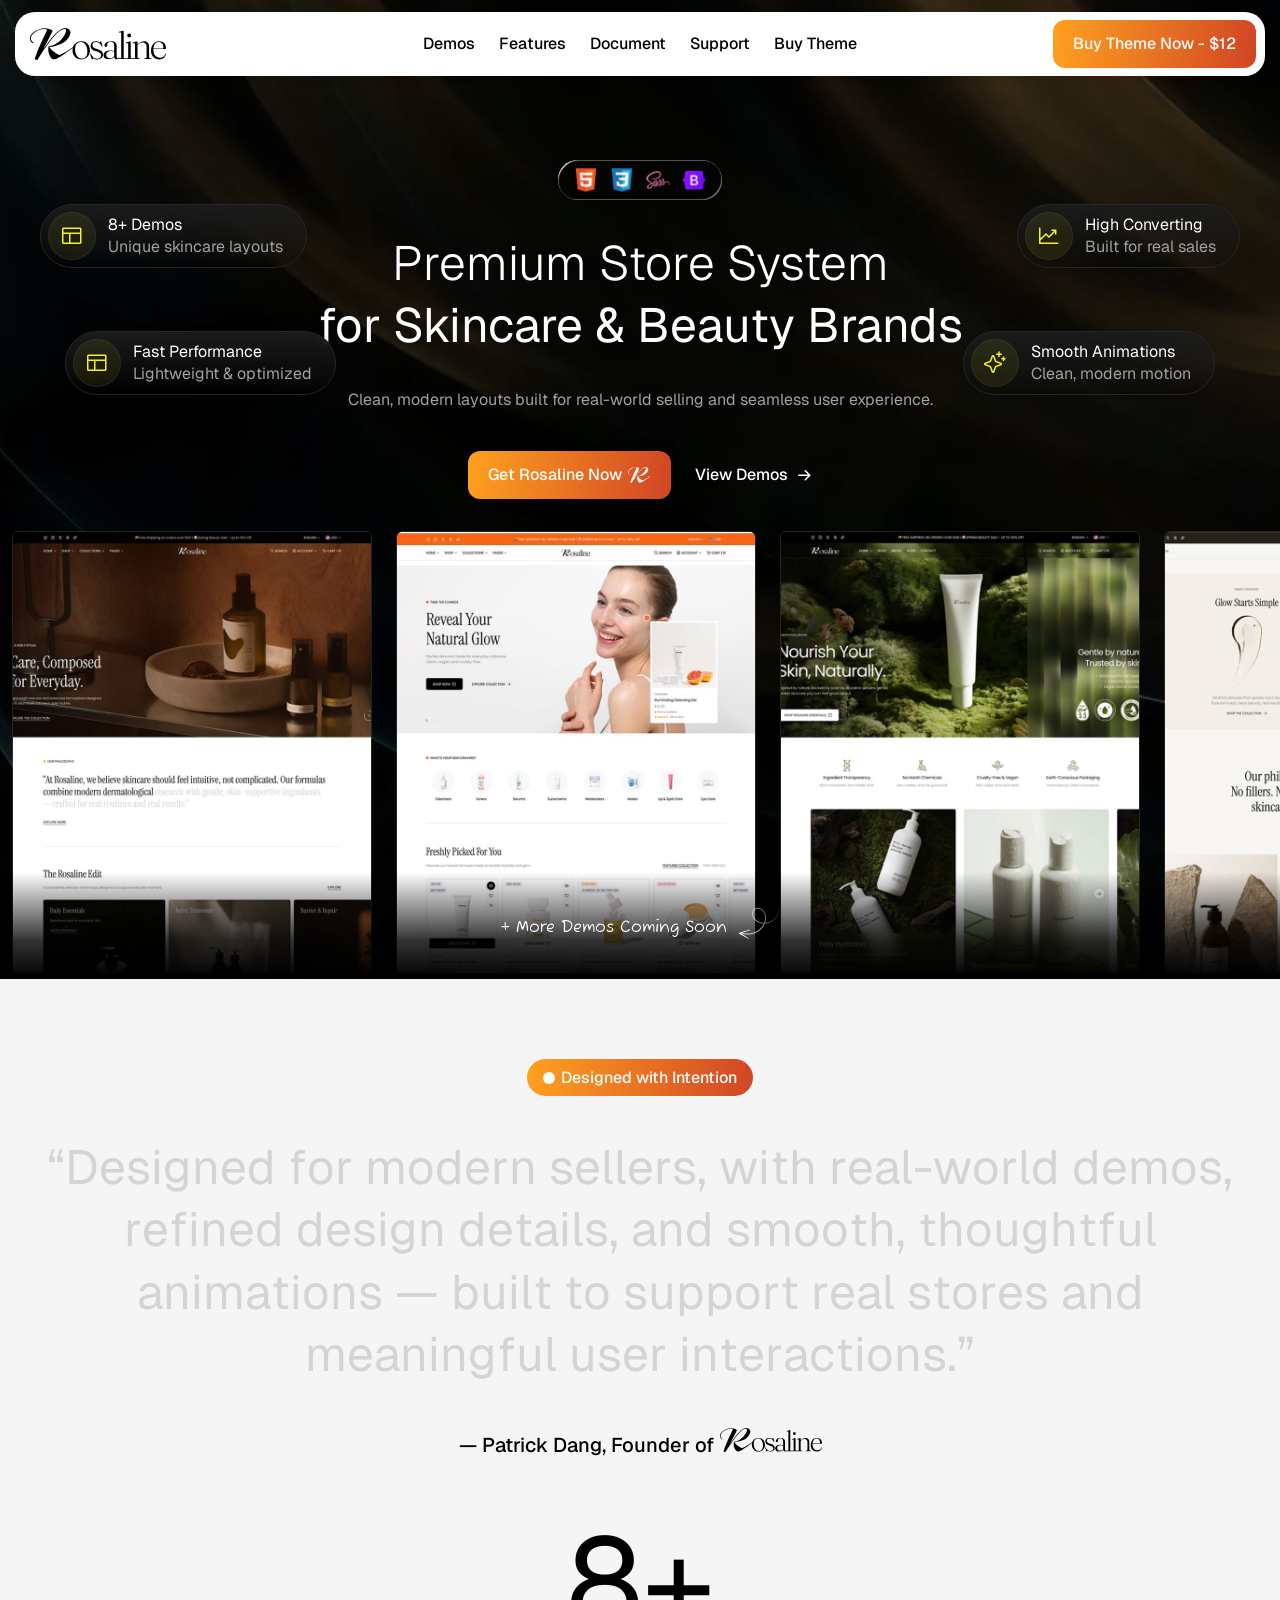
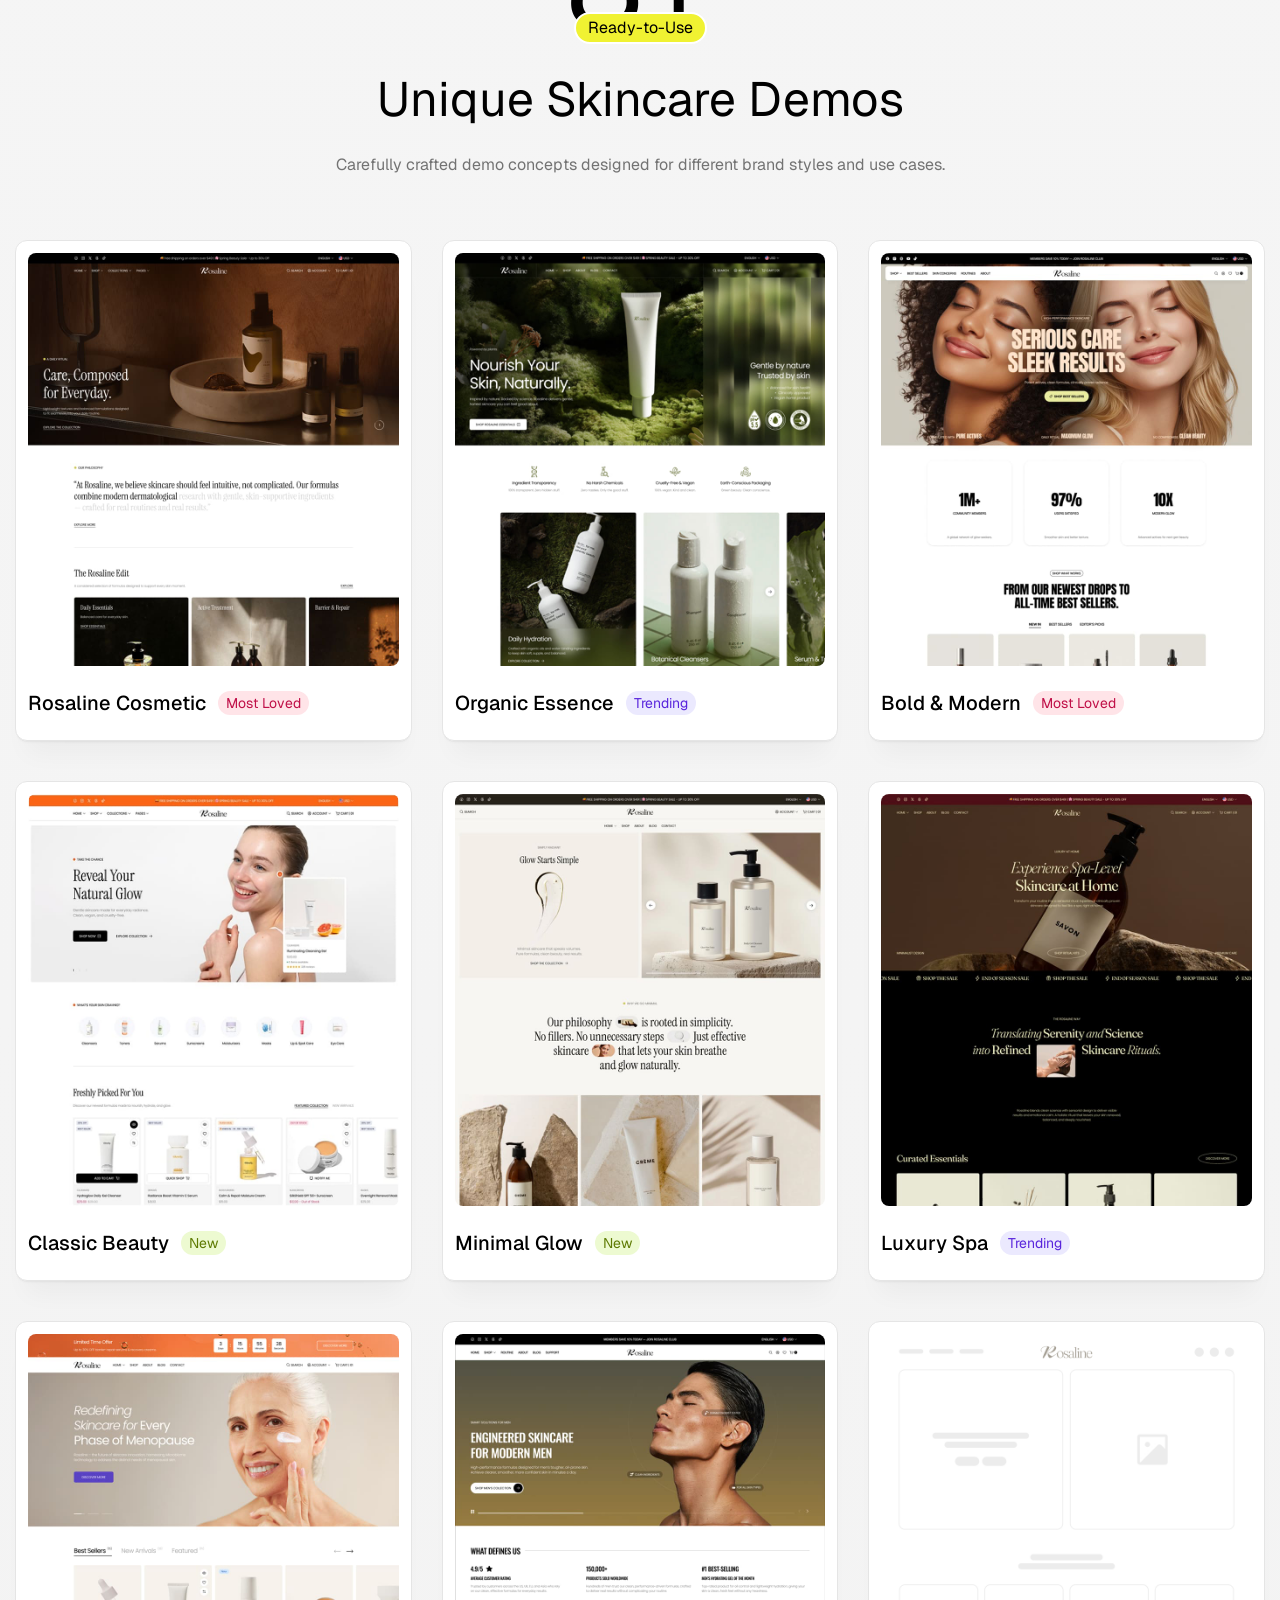
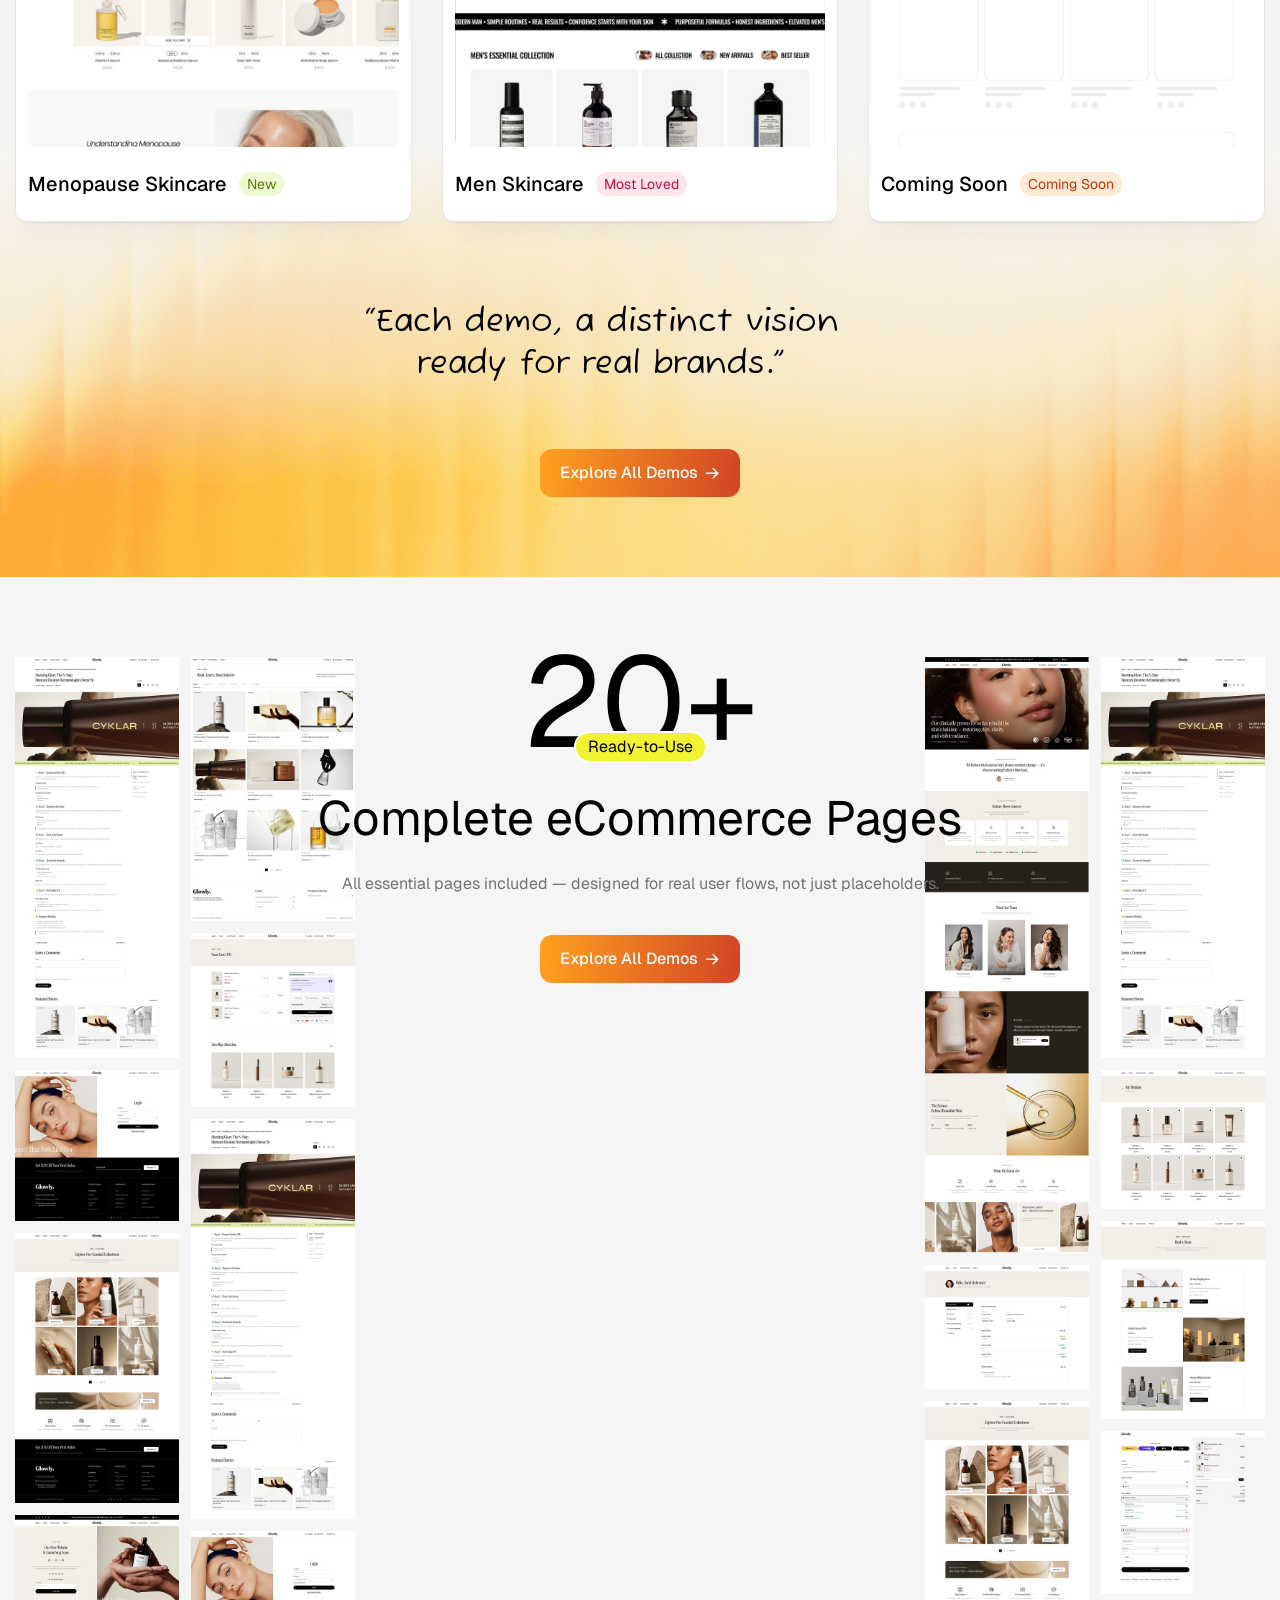
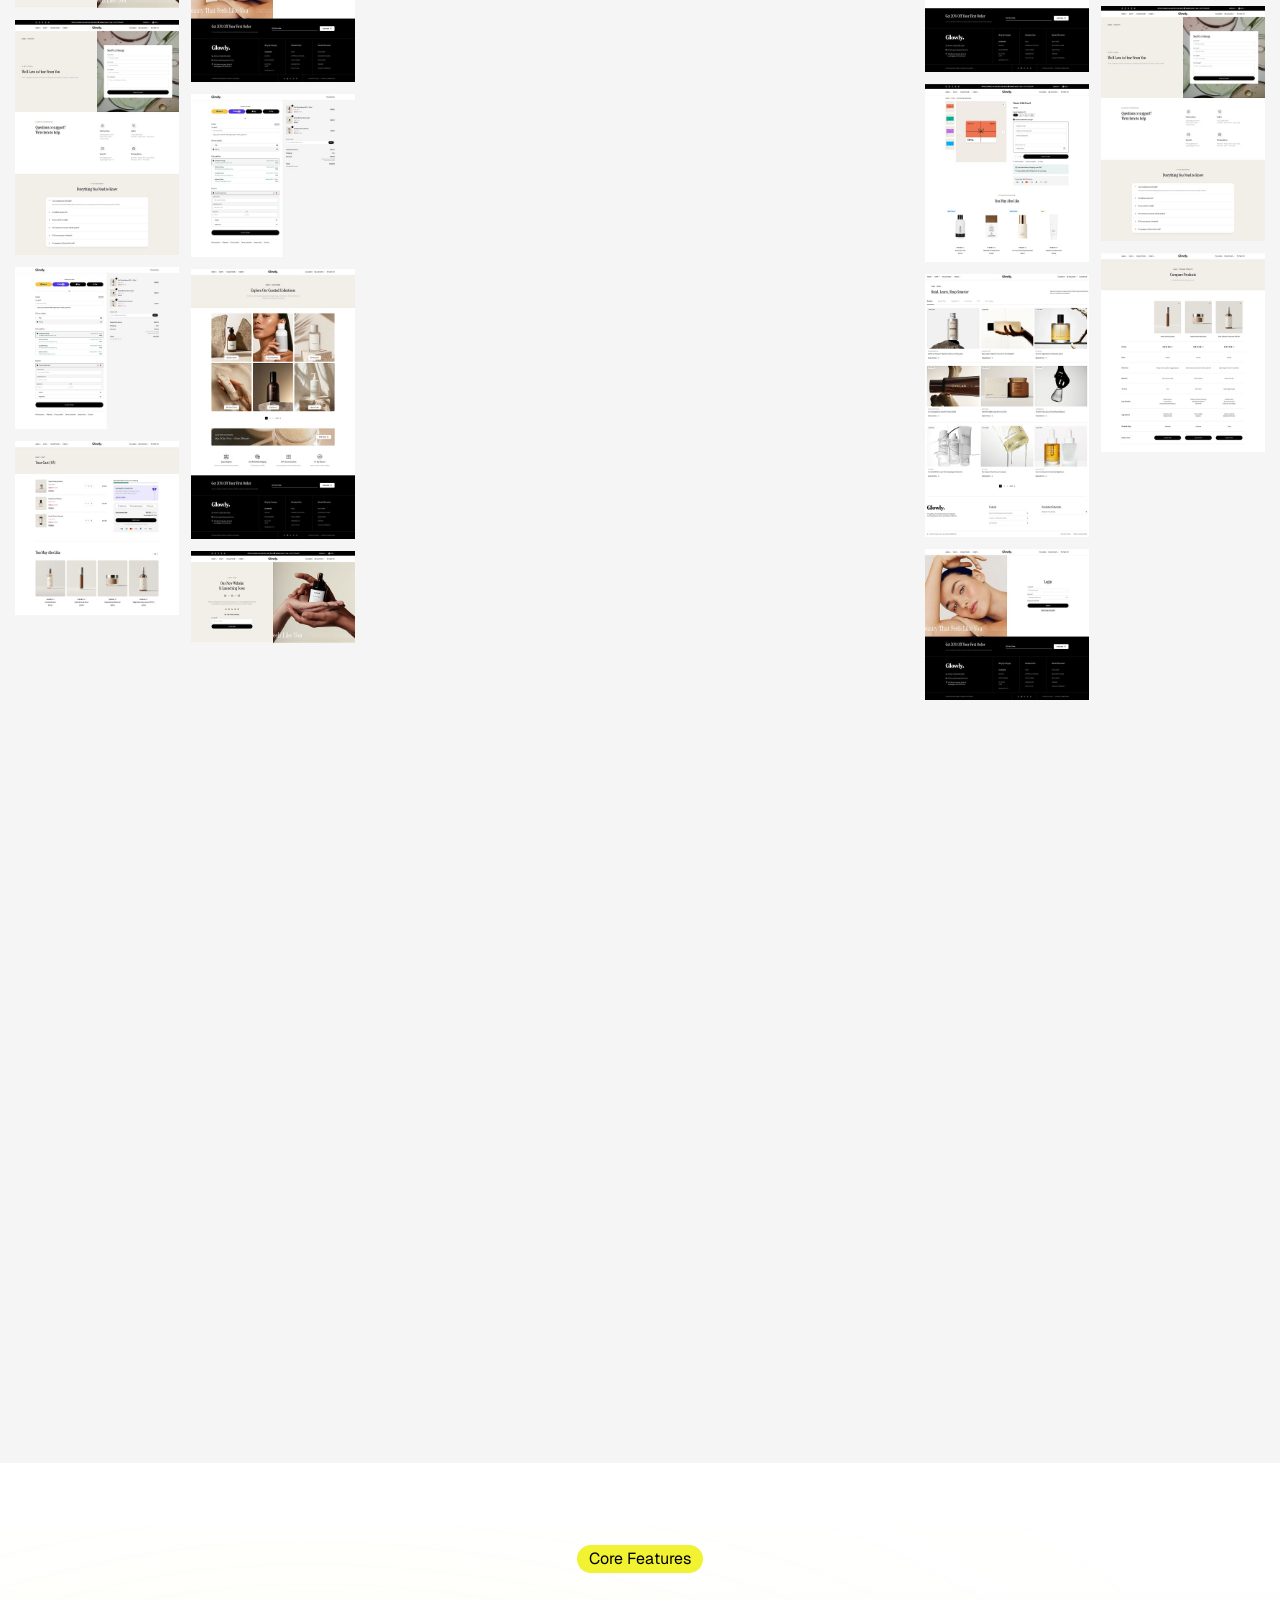
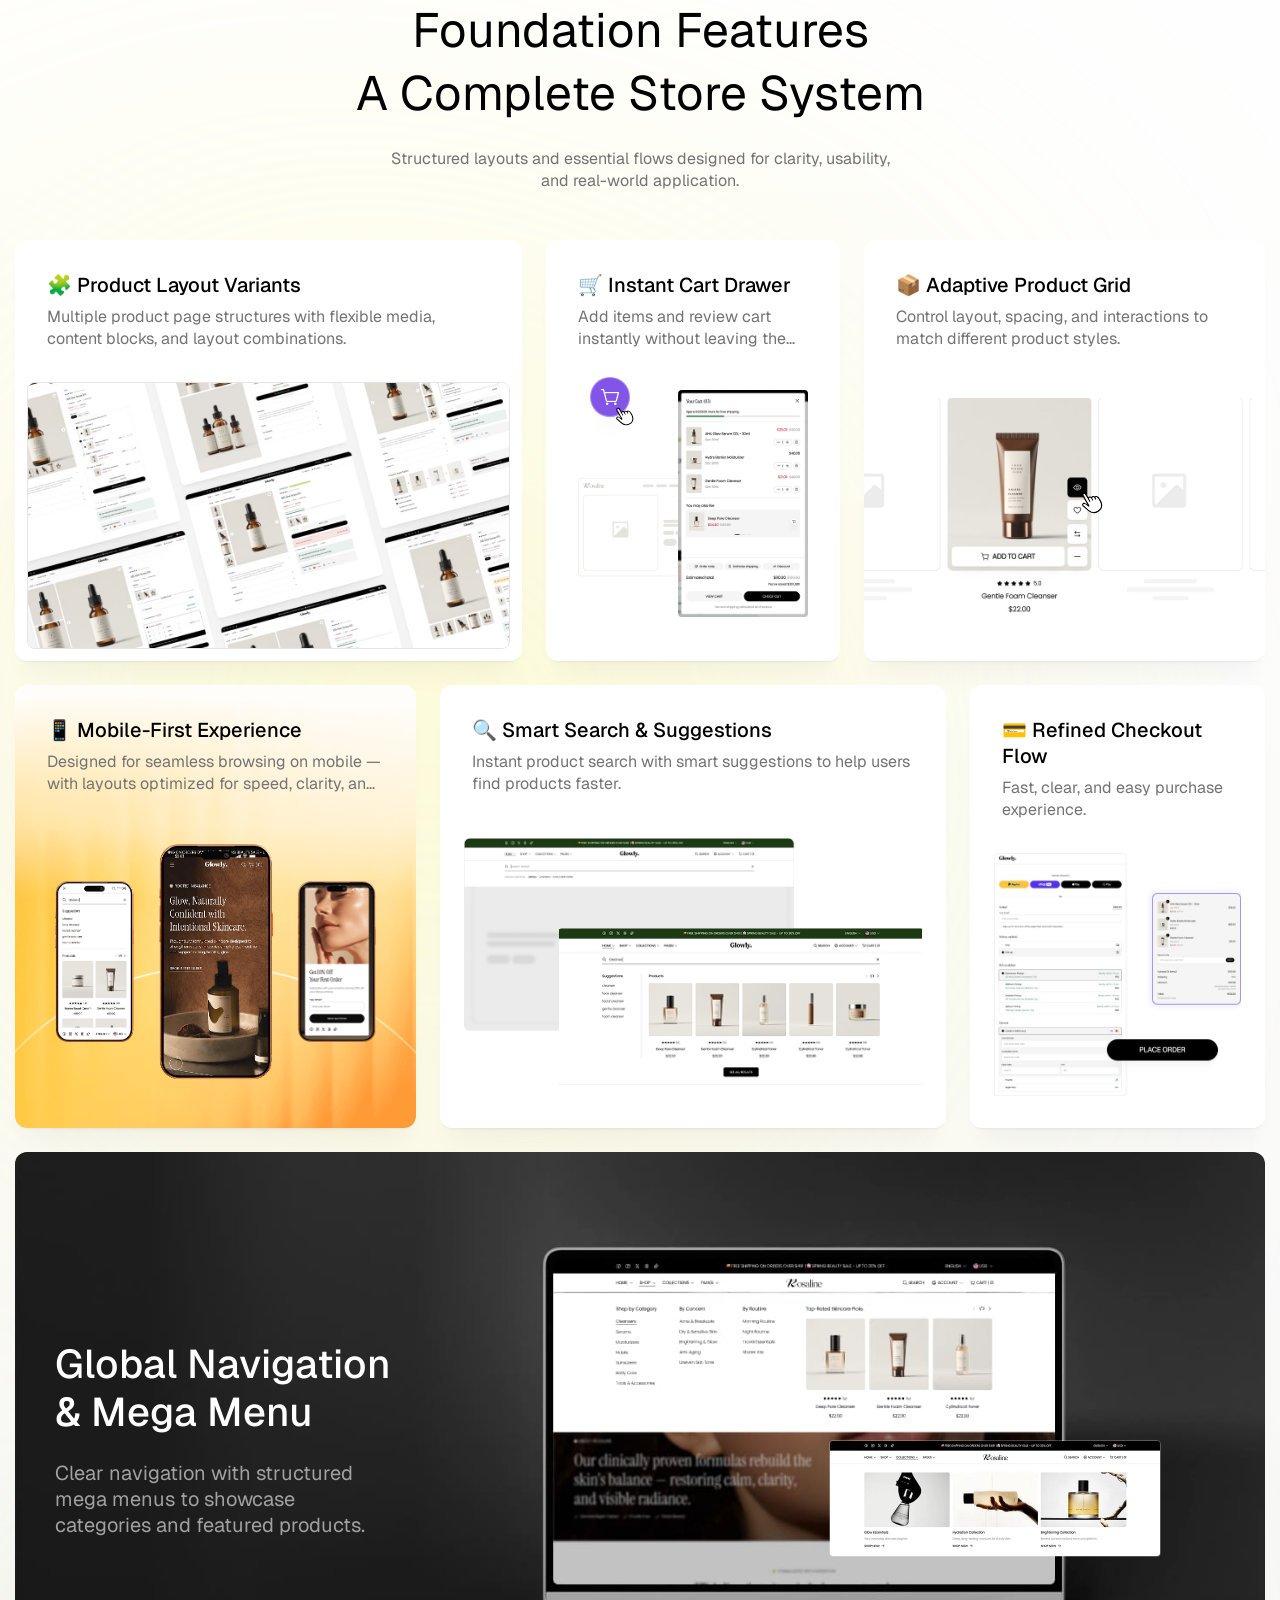
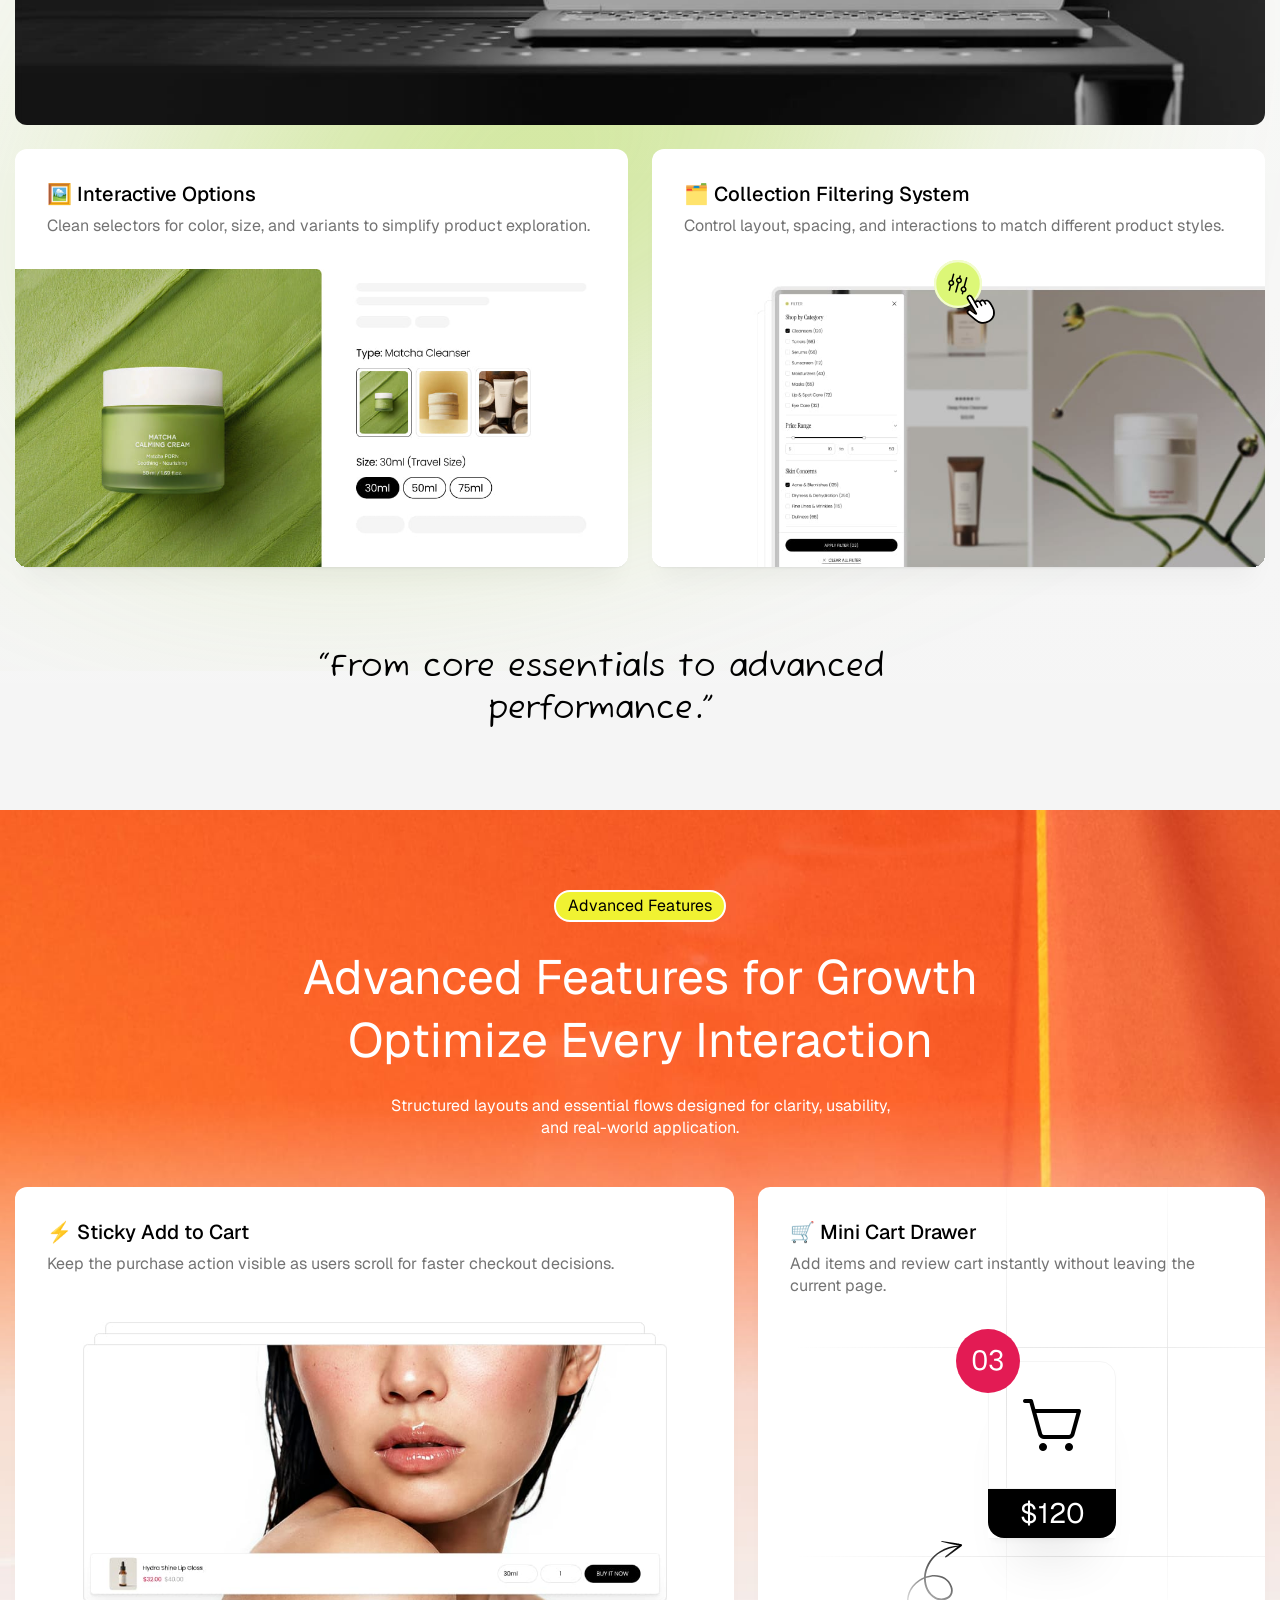
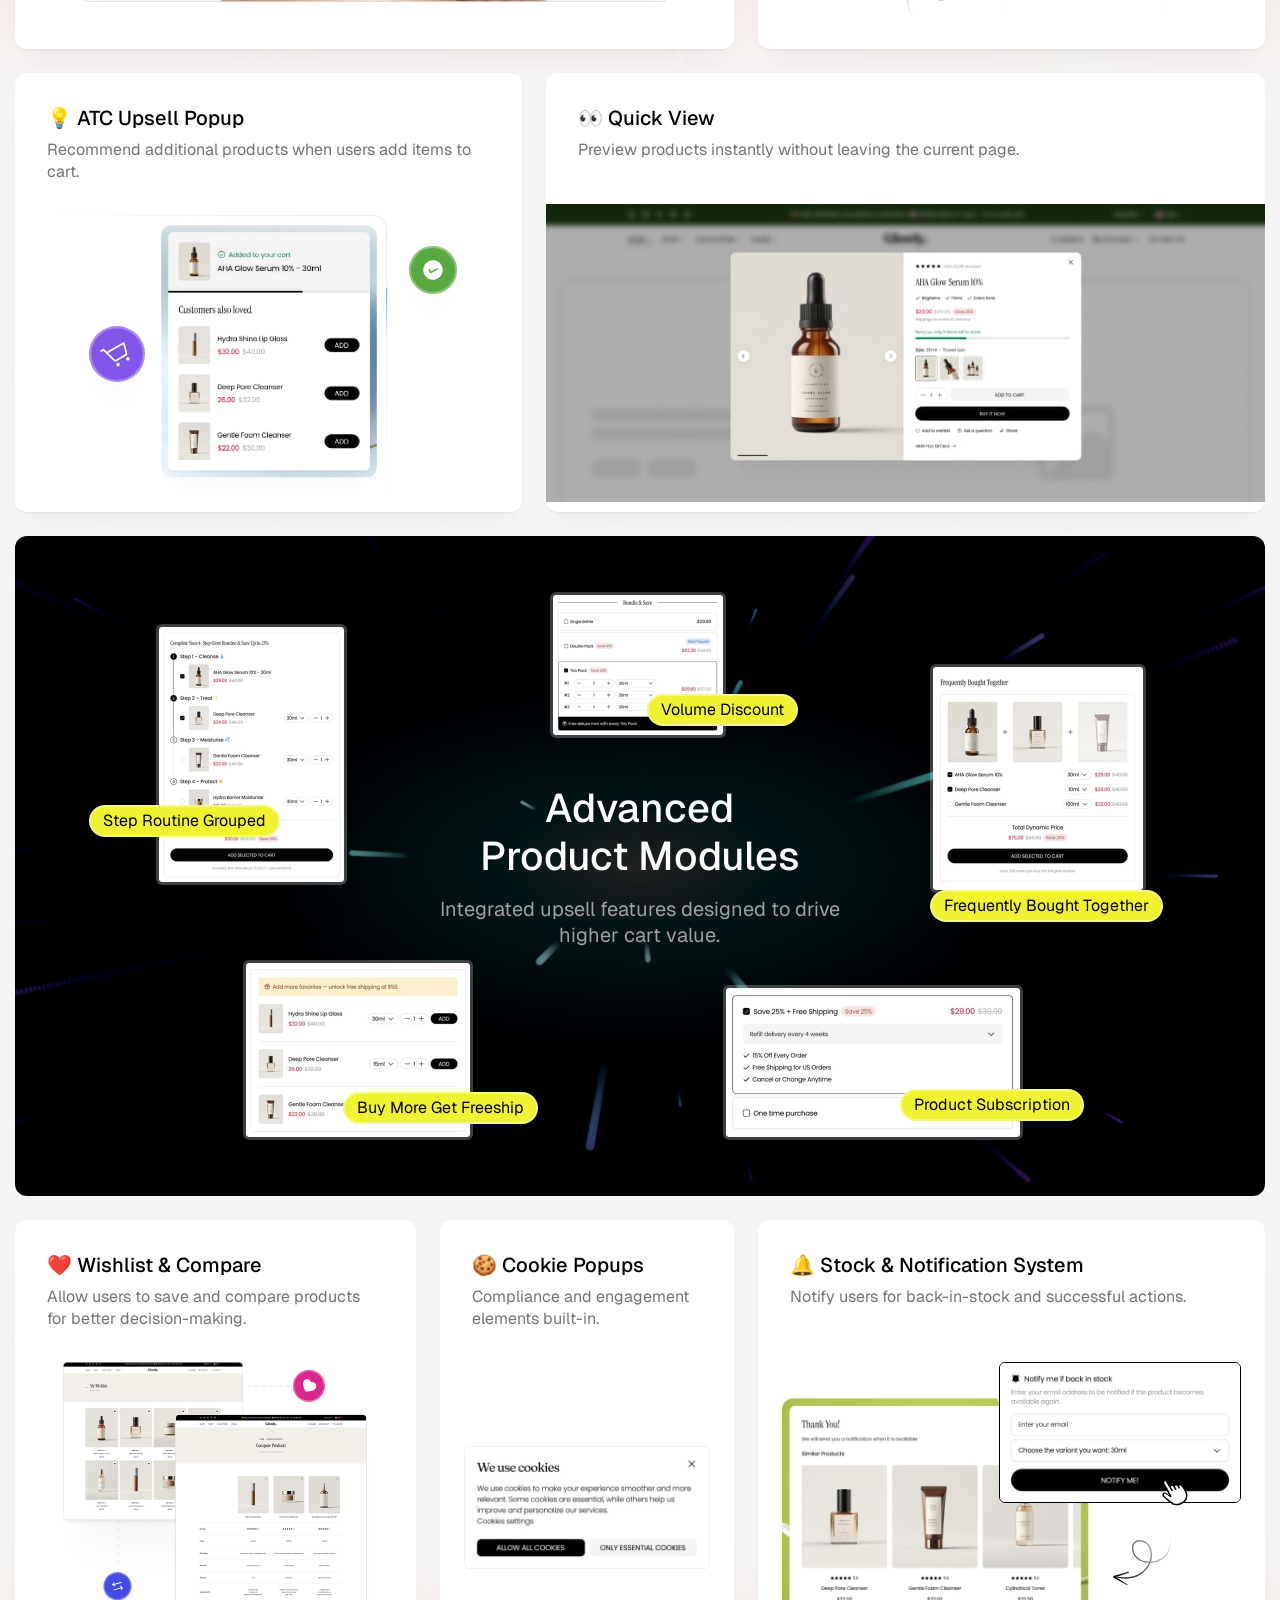
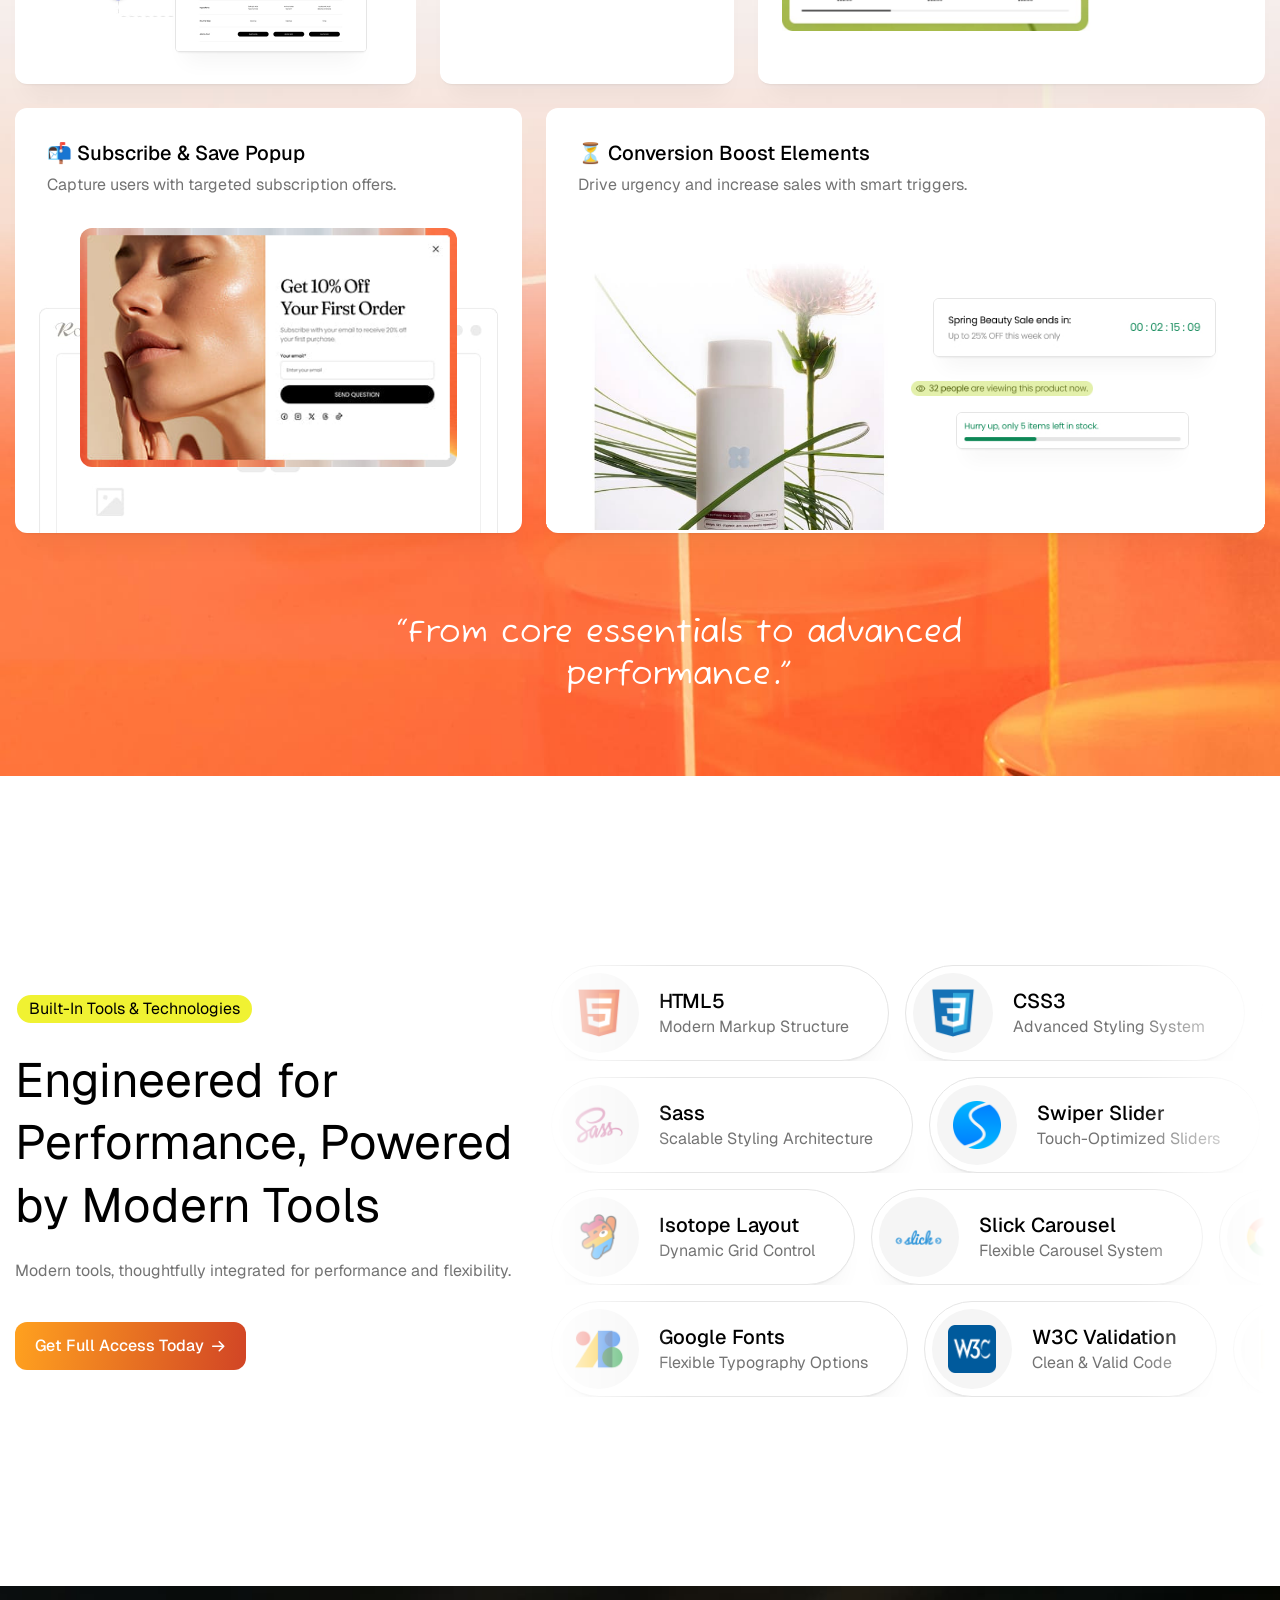
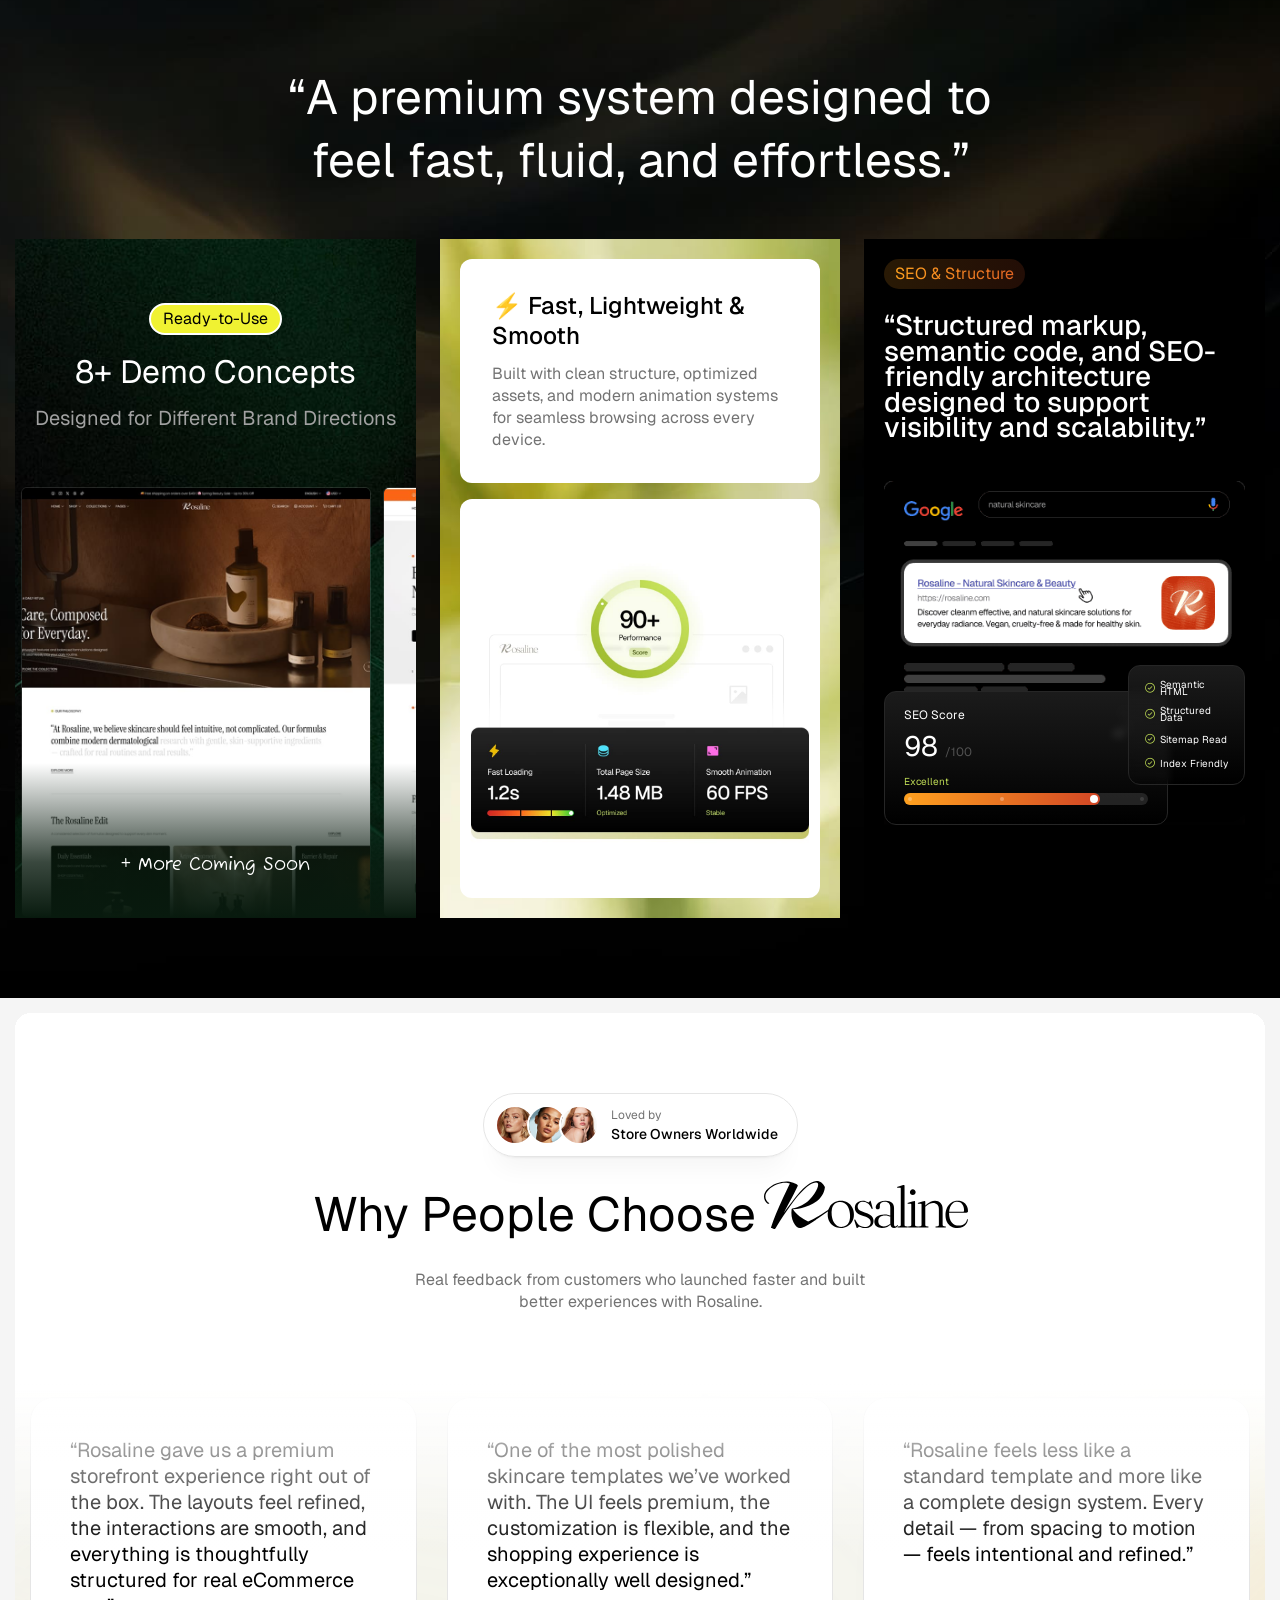
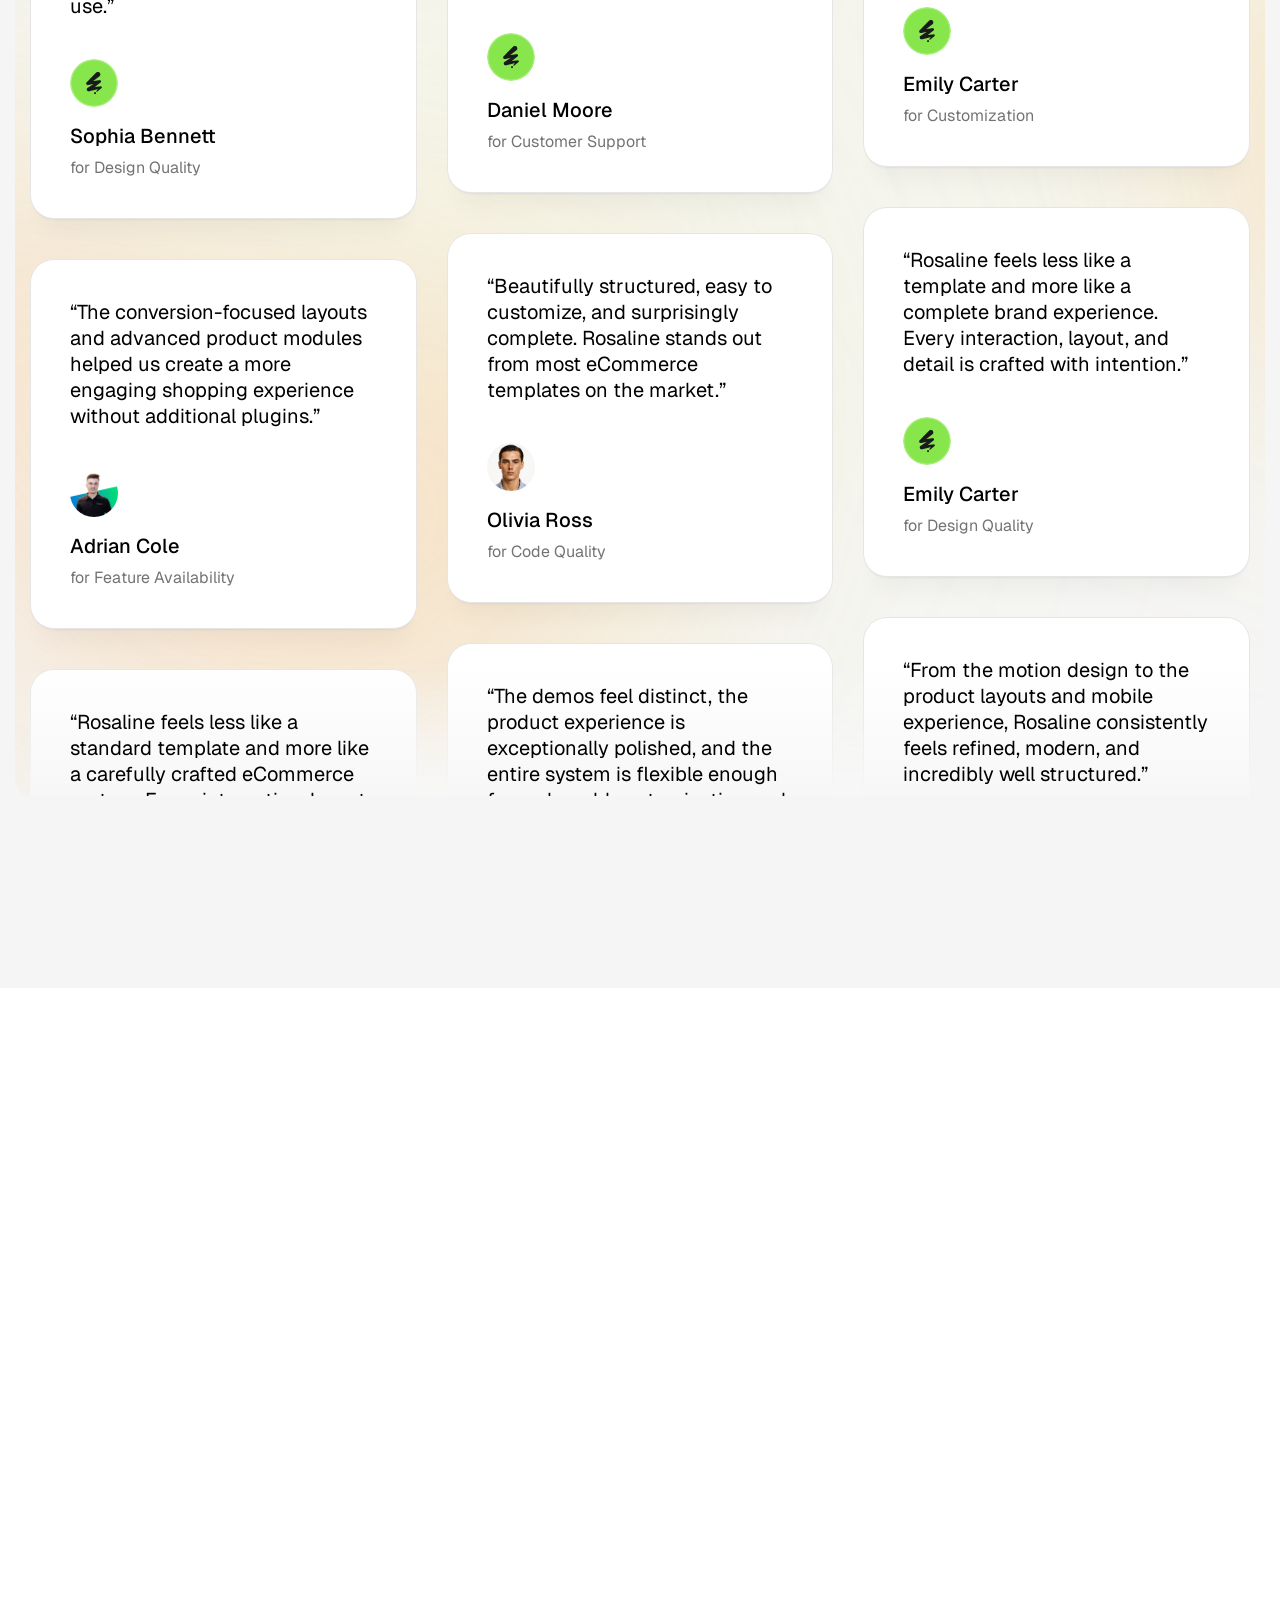
==== commit 56b565fe: "up" ====
--- a/index.html
+++ b/index.html
@@ -94,7 +94,7 @@
                                             </a>
                                         </li>
                                         <li class="menu-item">
-                                            <a href="https://themeforest.net/user/themesflat/portfolio"
+                                            <a href="https://themeforest.net/item/rosaline-beauty-cosmetic-ecommerce-html-template/63112017?s_rank=1"
                                                 class="item-link" target="_blank">
                                                 <span class="text">
                                                     Buy Theme
@@ -107,7 +107,8 @@
                         </div>
                         <div class="col-7 col-sm-6 col-xl-3">
                             <div class="header-right">
-                                <a href="https://themeforest.net/user/themesflat/portfolio" class="tf-btn-v2">
+                                <a href="https://themeforest.net/item/rosaline-beauty-cosmetic-ecommerce-html-template/63112017?s_rank=1"
+                                    class="tf-btn-v2">
                                     <span class="text">
                                         Buy Theme <span class="sm-d-none">Now - $12</span>
                                     </span>
@@ -160,7 +161,8 @@
                             Clean, modern layouts built for real-world selling and seamless user experience.
                         </p>
                         <div class="group-btn wow fadeInUpBlur">
-                            <a href="https://themeforest.net/user/themesflat/portfolio" class="tf-btn-v2 style-white">
+                            <a href="https://themeforest.net/item/rosaline-beauty-cosmetic-ecommerce-html-template/63112017?s_rank=1"
+                                class="tf-btn-v2 style-white">
                                 <span class="text">
                                     Get Rosaline Now
                                 </span>
@@ -232,55 +234,55 @@
                     <!-- Clone 1 -->
                     <div class="infiniteSlide-item">
                         <a href="https://tfrosaline.vercel.app/index.html" target="_blank" class="image-demo">
-                            <img loading="lazy" width="360" height="444" src="assets/images/landing/perform/home1.jpg"
+                            <img loading="lazy" width="360" height="444" src="assets/images/demo/home-1.jpg"
                                 alt="Image">
                         </a>
                     </div>
                     <div class="infiniteSlide-item">
                         <a href="https://tfrosaline.vercel.app/home-classic-beauty.html" target="_blank"
                             class="image-demo">
-                            <img loading="lazy" width="360" height="444" src="assets/images/landing/perform/home2.jpg"
+                            <img loading="lazy" width="360" height="444" src="assets/images/demo/home-2.jpg"
                                 alt="Image">
                         </a>
                     </div>
                     <div class="infiniteSlide-item">
                         <a href="https://tfrosaline.vercel.app/home-organic-essence.html" target="_blank"
                             class="image-demo">
-                            <img loading="lazy" width="360" height="444" src="assets/images/landing/perform/home3.jpg"
+                            <img loading="lazy" width="360" height="444" src="assets/images/demo/home-3.jpg"
                                 alt="Image">
                         </a>
                     </div>
                     <div class="infiniteSlide-item">
                         <a href="https://tfrosaline.vercel.app/home-minimal-glow.html" target="_blank"
                             class="image-demo">
-                            <img loading="lazy" width="360" height="444" src="assets/images/landing/perform/home4.jpg"
+                            <img loading="lazy" width="360" height="444" src="assets/images/demo/home-4.jpg"
                                 alt="Image">
                         </a>
                     </div>
                     <div class="infiniteSlide-item">
                         <a href="https://tfrosaline.vercel.app/index.html" target="_blank" class="image-demo">
-                            <img loading="lazy" width="360" height="444" src="assets/images/landing/perform/home5.jpg"
+                            <img loading="lazy" width="360" height="444" src="assets/images/demo/home-5.jpg"
                                 alt="Image">
                         </a>
                     </div>
                     <div class="infiniteSlide-item">
                         <a href="https://tfrosaline.vercel.app/home-bold-modern.html" target="_blank"
                             class="image-demo">
-                            <img loading="lazy" width="360" height="444" src="assets/images/landing/perform/home6.jpg"
+                            <img loading="lazy" width="360" height="444" src="assets/images/demo/home-6.jpg"
                                 alt="Image">
                         </a>
                     </div>
                     <div class="infiniteSlide-item">
                         <a href="https://tfrosaline.vercel.app/home-menopause-skincare.html" target="_blank"
                             class="image-demo">
-                            <img loading="lazy" width="360" height="444" src="assets/images/landing/perform/home7.jpg"
+                            <img loading="lazy" width="360" height="444" src="assets/images/demo/home-7.jpg"
                                 alt="Image">
                         </a>
                     </div>
                     <div class="infiniteSlide-item">
                         <a href="https://tfrosaline.vercel.app/home-men-skincare.html" target="_blank"
                             class="image-demo">
-                            <img loading="lazy" width="360" height="444" src="assets/images/landing/perform/home8.jpg"
+                            <img loading="lazy" width="360" height="444" src="assets/images/demo/home-8.jpg"
                                 alt="Image">
                         </a>
                     </div>
@@ -1063,8 +1065,8 @@
                             </div>
                         </div>
                     </div>
-                    <div class="land-feature-v01 style-v3 col-size-5">
-                        <div class="feature-content wow fadeInUpBlur">
+                    <div class="land-feature-v01 style-v3 type-2 col-size-5 ">
+                        <div class="feature-content wow fadeInUpBlur position-relative z-2">
                             <p class="feature_name h7 fw-medium letter-space--4">
                                 🛒 Mini Cart Drawer
                             </p>
@@ -1073,9 +1075,17 @@
                             </p>
                         </div>
                         <div class="feature-image">
-                            <div class="image sizeImg2 position-relative">
-                                <img class="aspect-ratio-0 wow fadeInRightBlur" loading="lazy" width="584" height="310"
-                                    src="assets/images/landing/feature-11.jpg" alt="Image">
+                            <div class="image sizeImg2 position-relative z-2">
+                                <div class="fea-drawer">
+                                    <div class="draw-wrap">
+                                        <div class="ic-w">
+                                            <i class="icon icon-ShoppingCart"></i>
+                                        </div>
+                                        <span class="price text-28-34 text-white">
+                                            $120
+                                        </span>
+                                    </div>
+                                </div>
                                 <div class="fea-item item-7 wow swing center" data-wow-delay="0.6s"
                                     data-wow-iteration="2">
                                     <svg width="64" height="64" viewBox="0 0 64 64" fill="none"
@@ -1086,6 +1096,68 @@
                                             fill="white" />
                                     </svg>
                                 </div>
+                                <div class="fea-item start-0 bottom-0">
+                                    <svg width="56" height="76" viewBox="0 0 56 76" fill="none"
+                                        xmlns="http://www.w3.org/2000/svg">
+                                        <path fill-rule="evenodd" clip-rule="evenodd"
+                                            d="M17.0004 36.2362C17.0372 35.0978 17.1451 33.9626 17.3237 32.8371C18.0834 28.1617 19.873 23.7087 22.5639 19.7985C25.2548 15.8883 28.78 12.618 32.8861 10.2228C35.7823 8.4478 38.896 7.0537 42.1495 6.07529C45.4004 5.13661 48.7514 4.58956 52.1306 4.44587C52.2687 4.43576 52.405 4.48024 52.5101 4.56967C52.6152 4.65909 52.6805 4.78627 52.692 4.92366C52.6969 4.99158 52.6881 5.05982 52.6664 5.12444C52.6446 5.18906 52.6102 5.24878 52.5651 5.30014C52.5201 5.35151 52.4653 5.3935 52.4039 5.42369C52.3425 5.45388 52.2758 5.47167 52.2076 5.47603C48.9453 5.82558 45.7292 6.52423 42.615 7.55989C39.5066 8.56017 36.525 9.91848 33.7308 11.6072C29.8574 13.8968 26.5376 17.0101 24.0095 20.7241C21.4813 24.438 19.8074 28.6606 19.1078 33.0891C18.9839 33.9137 18.8942 34.7259 18.8533 35.5394C20.2992 35.0563 21.781 34.6882 23.2847 34.4384C32.6123 32.9518 41.7944 36.3289 45.025 45.5864C47.0375 51.2486 44.8103 55.5747 41.0148 57.7804C38.972 58.8634 36.69 59.4174 34.3792 59.3915C32.0684 59.3655 29.8032 58.7604 27.7924 57.6318C20.9144 53.8932 17.0927 46.218 16.9767 37.7842C11.3452 40.1664 6.71528 44.4242 3.88123 49.8273C1.83155 53.8777 1.06544 58.4497 1.68469 62.9359C2.1417 66.0722 3.1214 69.1088 4.58338 71.9204C5.1673 73.166 5.83134 74.3725 6.57137 75.5325C6.60481 75.5726 6.62104 75.6243 6.61656 75.6763C6.61208 75.7284 6.58723 75.7766 6.5474 75.8107C6.52611 75.8272 6.50158 75.8389 6.47542 75.8453C6.44926 75.8516 6.42207 75.8524 6.39563 75.8475C6.36919 75.8427 6.3441 75.8323 6.32201 75.817C6.29993 75.8018 6.28135 75.782 6.26749 75.7591C5.25006 74.7729 4.33713 73.685 3.54303 72.5125C1.785 69.6592 0.656352 66.4646 0.231784 63.1401C-0.44763 58.3677 0.376088 53.4983 2.5894 49.2028C5.68078 43.3024 10.7958 38.7001 17.0004 36.2362ZM18.7978 37.0798C20.317 36.5395 21.8821 36.1379 23.4735 35.8799C32.0436 34.5163 40.5372 37.5968 43.4264 46.1325C44.9789 50.8276 43.174 54.3258 40.0189 56.1146C38.2703 57.0309 36.3219 57.5007 34.3488 57.4816C32.3758 57.4625 30.4399 56.9551 28.7154 56.0051C22.1903 52.4645 18.7384 45.0871 18.7947 37.0713L18.7978 37.0798Z"
+                                            fill="url(#paint0_linear_11906_33459)" />
+                                        <path fill-rule="evenodd" clip-rule="evenodd"
+                                            d="M52.3074 4.71794C50.5559 4.39632 47.9119 3.88151 47.6235 3.83304L42.6116 2.81793L34.5253 0.666096C34.482 0.657316 34.4409 0.640116 34.4044 0.615481C34.3679 0.590846 34.3367 0.55926 34.3124 0.522532C34.2882 0.485803 34.2716 0.444656 34.2634 0.401445C34.2552 0.358235 34.2556 0.313807 34.2647 0.270713C34.2841 0.182466 34.3377 0.105295 34.4137 0.0558911C34.4897 0.00648758 34.5821 -0.011177 34.6709 0.00671916L42.9004 1.2018L47.9991 1.92541C48.3395 1.98374 52.1271 2.63838 53.6654 2.93214C54.1855 3.00717 54.6619 3.26203 55.0115 3.65215C55.0922 3.87891 55.1072 4.1239 55.0547 4.35915C55.0022 4.59439 54.8845 4.81041 54.7149 4.98251C53.8822 5.7444 52.9789 6.42586 52.0172 7.01768L42.8452 13.6621C39.6769 15.9175 38.8166 16.8959 38.2078 16.1565C38.0775 16.0117 38.0774 15.8 38.268 15.3166C38.3636 15.1511 38.4914 15.0062 38.644 14.8905C39.672 14.0048 40.753 13.1821 41.8811 12.4271L50.8609 5.46821C50.9454 5.40844 51.6772 5.08311 52.3074 4.71794Z"
+                                            fill="url(#paint1_linear_11906_33459)" />
+                                        <defs>
+                                            <linearGradient id="paint0_linear_11906_33459" x1="54.3745" y1="7.3356"
+                                                x2="2.28094" y2="75.7534" gradientUnits="userSpaceOnUse">
+                                                <stop />
+                                                <stop offset="0.578125" stop-opacity="0.44" />
+                                                <stop offset="1" stop-opacity="0" />
+                                            </linearGradient>
+                                            <linearGradient id="paint1_linear_11906_33459" x1="54.3745" y1="7.3356"
+                                                x2="2.28094" y2="75.7534" gradientUnits="userSpaceOnUse">
+                                                <stop />
+                                                <stop offset="0.578125" stop-opacity="0.44" />
+                                                <stop offset="1" stop-opacity="0" />
+                                            </linearGradient>
+                                        </defs>
+                                    </svg>
+                                </div>
+                            </div>
+                            <div class="fea-item item-19 xl-d-none">
+                                <svg width="586" height="464" viewBox="0 0 586 464" fill="none"
+                                    xmlns="http://www.w3.org/2000/svg">
+                                    <rect x="212" width="1" height="464" fill="url(#paint0_linear_11187_1858)" />
+                                    <rect x="373" width="1" height="464" fill="url(#paint1_linear_11187_1858)" />
+                                    <rect x="586" y="183" width="1.00003" height="586" transform="rotate(90 586 183)"
+                                        fill="url(#paint2_linear_11187_1858)" />
+                                    <rect x="586" y="392" width="1.00003" height="586" transform="rotate(90 586 392)"
+                                        fill="url(#paint3_linear_11187_1858)" />
+                                    <defs>
+                                        <linearGradient id="paint0_linear_11187_1858" x1="212.5" y1="0" x2="212.5"
+                                            y2="464" gradientUnits="userSpaceOnUse">
+                                            <stop stop-color="#E5E5E5" stop-opacity="0" />
+                                            <stop offset="0.5" stop-color="#E5E5E5" />
+                                            <stop offset="1" stop-color="#E5E5E5" stop-opacity="0" />
+                                        </linearGradient>
+                                        <linearGradient id="paint1_linear_11187_1858" x1="373.5" y1="0" x2="373.5"
+                                            y2="464" gradientUnits="userSpaceOnUse">
+                                            <stop stop-color="#E5E5E5" stop-opacity="0" />
+                                            <stop offset="0.5" stop-color="#E5E5E5" />
+                                            <stop offset="1" stop-color="#E5E5E5" stop-opacity="0" />
+                                        </linearGradient>
+                                        <linearGradient id="paint2_linear_11187_1858" x1="586.5" y1="183" x2="586.5"
+                                            y2="769" gradientUnits="userSpaceOnUse">
+                                            <stop stop-color="#E5E5E5" stop-opacity="0" />
+                                            <stop offset="0.5" stop-color="#E5E5E5" />
+                                            <stop offset="1" stop-color="#E5E5E5" stop-opacity="0" />
+                                        </linearGradient>
+                                        <linearGradient id="paint3_linear_11187_1858" x1="586.5" y1="392" x2="586.5"
+                                            y2="978" gradientUnits="userSpaceOnUse">
+                                            <stop stop-color="#E5E5E5" stop-opacity="0" />
+                                            <stop offset="0.5" stop-color="#E5E5E5" />
+                                            <stop offset="1" stop-color="#E5E5E5" stop-opacity="0" />
+                                        </linearGradient>
+                                    </defs>
+                                </svg>
                             </div>
                         </div>
                     </div>
@@ -1624,7 +1696,8 @@
                             <p class="s-desc  cl-text-5 mb-xl-16">
                                 Modern tools, thoughtfully integrated for performance and flexibility.
                             </p>
-                            <a href="https://themeforest.net/user/themesflat/portfolio" class="tf-btn-v2">
+                            <a href="https://themeforest.net/item/rosaline-beauty-cosmetic-ecommerce-html-template/63112017?s_rank=1"
+                                class="tf-btn-v2">
                                 <span class="text">
                                     Get Full Access Today
                                 </span>
@@ -1855,9 +1928,13 @@
         </div>
         <!-- /Build -->
         <!-- Performance -->
-        <div class="flat-spacing-3 pb-0">
+        <div class="flat-spacing-3 position-relative">
+            <div class="bg-img-item">
+                <img loading="lazy" width="1920" height="1126" src="assets/images/landing/item/bg-item-8.jpg"
+                    alt="Image">
+            </div>
             <div class="container-full">
-                <h3 class="text-center spacing-bottom-1 wow fadeInUpBlur">
+                <h3 class="text-center spacing-bottom-1 text-white wow fadeInUpBlur">
                     “A premium system designed to <br class="d-none d-md-block">
                     feel fast, fluid, and effortless.”
                 </h3>
@@ -1892,34 +1969,33 @@
                                             <div class="infiniteSlide-item">
                                                 <div class="image-demo">
                                                     <img loading="lazy" width="360" height="444"
-                                                        src="assets/images/landing/perform/home1.jpg" alt="Image">
+                                                        src="assets/images/demo/home-1.jpg" alt="Image">
                                                 </div>
                                             </div>
                                             <div class="infiniteSlide-item">
                                                 <div class="image-demo">
                                                     <img loading="lazy" width="360" height="444"
-                                                        src="assets/images/landing/perform/home2.jpg" alt="Image">
+                                                        src="assets/images/demo/home-2.jpg" alt="Image">
                                                 </div>
                                             </div>
                                             <div class="infiniteSlide-item">
                                                 <div class="image-demo">
                                                     <img loading="lazy" width="360" height="444"
-                                                        src="assets/images/landing/perform/home3.jpg" alt="Image">
+                                                        src="assets/images/demo/home-3.jpg" alt="Image">
                                                 </div>
                                             </div>
                                             <div class="infiniteSlide-item">
                                                 <div class="image-demo">
                                                     <img loading="lazy" width="360" height="444"
-                                                        src="assets/images/landing/perform/home4.jpg" alt="Image">
+                                                        src="assets/images/demo/home-4.jpg" alt="Image">
                                                 </div>
                                             </div>
                                             <div class="infiniteSlide-item">
                                                 <div class="image-demo">
                                                     <img loading="lazy" width="360" height="444"
-                                                        src="assets/images/landing/perform/home5.jpg" alt="Image">
+                                                        src="assets/images/demo/home-5.jpg" alt="Image">
                                                 </div>
                                             </div>
-
                                         </div>
                                     </div>
                                 </div>
@@ -2179,7 +2255,7 @@
                                         </p>
                                         <div class="tes_image">
                                             <img loading="lazy" width="48" height="48"
-                                                src="assets/images/logo/themeforest-logo-green.png" alt="Image">
+                                                src="assets/images/landing/avatar.jpg" alt="Image">
                                         </div>
                                         <p class="tes_name h7 fw-medium">
                                             Adrian Cole
@@ -2202,7 +2278,7 @@
                                         </p>
                                         <div class="tes_image">
                                             <img loading="lazy" width="48" height="48"
-                                                src="assets/images/logo/themeforest-logo-green.png" alt="Image">
+                                                src="assets/images/landing/avatar-2.jpg" alt="Image">
                                         </div>
                                         <p class="tes_name h7 fw-medium">
                                             Maya Patel
@@ -2253,7 +2329,7 @@
                                         </p>
                                         <div class="tes_image">
                                             <img loading="lazy" width="48" height="48"
-                                                src="assets/images/logo/themeforest-logo-green.png" alt="Image">
+                                                src="assets/images/landing/avatar-3.jpg" alt="Image">
                                         </div>
                                         <p class="tes_name h7 fw-medium">
                                             Olivia Ross
@@ -2276,7 +2352,7 @@
                                         </p>
                                         <div class="tes_image">
                                             <img loading="lazy" width="48" height="48"
-                                                src="assets/images/logo/themeforest-logo-green.png" alt="Image">
+                                                src="assets/images/landing/avatar-4.jpg" alt="Image">
                                         </div>
                                         <p class="tes_name h7 fw-medium">
                                             Marco Schneider
@@ -2319,7 +2395,7 @@
                                     <div class="wg-tes-landing">
                                         <div class="img-bg">
                                             <img loading="lazy" width="448" height="384"
-                                                src="assets/images/landing/item/bg-item-7.jpg" alt="Image">
+                                                src="assets/images/landing/avatar.jpg" alt="Image">
                                         </div>
                                         <p class="tes_text h7 letter-space-0">
                                             “Rosaline feels less like a template and more like a complete brand
@@ -2351,7 +2427,7 @@
                                         </p>
                                         <div class="tes_image">
                                             <img loading="lazy" width="48" height="48"
-                                                src="assets/images/logo/themeforest-logo-green.png" alt="Image">
+                                                src="assets/images/landing/avatar-3.jpg" alt="Image">
                                         </div>
                                         <p class="tes_name h7 fw-medium">
                                             Sofia Martínez
@@ -2536,7 +2612,8 @@
                                 and refined interactions into one scalable experience.
                             </p>
                             <div class="group-btn gap-24 flex-wrap wow fadeInUpBlur">
-                                <a href="https://themeforest.net/user/themesflat/portfolio" class="tf-btn-v2">
+                                <a href="https://themeforest.net/item/rosaline-beauty-cosmetic-ecommerce-html-template/63112017?s_rank=1"
+                                    class="tf-btn-v2">
                                     <div class="d-flex">
                                         <img loading="lazy" width="22" height="16"
                                             src="assets/images/landing/item/r-logo.svg" alt="Image">
@@ -2662,12 +2739,12 @@
                         </div>
                         <ul class="tf-list justify-content-end privacy">
                             <li>
-                                <a href="https://themesflat.ticksy.com/" class="cl-text-6 link-white">
+                                <a href="https://vithemes.com" class="cl-text-6 link-white">
                                     Privacy Policy
                                 </a>
                             </li>
                             <li>
-                                <a href="https://themesflat.ticksy.com/" class="cl-text-6 link-white">
+                                <a href="https://vithemes.com" class="cl-text-6 link-white">
                                     Terms &amp; Conditions
                                 </a>
                             </li>
--- a/assets/css/styles.css
+++ b/assets/css/styles.css
@@ -272,7 +272,7 @@
   text-rendering: optimizeLegibility;
 }
 body::-webkit-scrollbar {
-  width: 0px;
+  width: 3px;
 }
 body::-webkit-scrollbar-thumb {
   cursor: grab;
@@ -22651,6 +22651,7 @@
   max-width: 360px;
   border-radius: 6px;
   overflow: hidden;
+  border: 1px solid var(--white_12);
 }
 .hero-landing .infiniteSlide-demo .image-demo img {
   aspect-ratio: 0.8108108108;
@@ -22801,6 +22802,12 @@
 .section-design-testimonial {
   background: var(--bg-2);
   position: relative;
+}
+
+.banner-build {
+  height: 90vh;
+  display: flex;
+  align-items: center;
 }
 
 .eyebrow-label-v2 {
@@ -23183,6 +23190,40 @@
   align-items: center;
   justify-content: center;
 }
+.land-feature-v01.style-v3.type-2 .fea-drawer {
+  aspect-ratio: 0.81640625;
+  max-width: 209px;
+  width: 100%;
+}
+.land-feature-v01.style-v3.type-2 .image {
+  width: 100%;
+}
+.land-feature-v01.style-v3.type-2 .draw-wrap {
+  width: 128px;
+  display: grid;
+  margin-left: auto;
+  margin-top: 32px;
+  box-shadow: 0px 48px 48px -24px rgba(0, 0, 0, 0.0784313725), 0px 6px 6px -3px rgba(0, 0, 0, 0.0392156863), 0px 2px 2px -1px rgba(0, 0, 0, 0.0392156863);
+}
+.land-feature-v01.style-v3.type-2 .draw-wrap .ic-w {
+  aspect-ratio: 1;
+  display: flex;
+  align-items: center;
+  justify-content: center;
+  border-radius: 16px 16px 0px 0px;
+  border: 1px solid var(--main_200);
+}
+.land-feature-v01.style-v3.type-2 .draw-wrap .ic-w .icon {
+  font-size: 64px;
+}
+.land-feature-v01.style-v3.type-2 .draw-wrap .price {
+  border-radius: 0px 0px 16px 16px;
+  background: var(--black);
+  display: flex;
+  align-items: center;
+  justify-content: center;
+  height: 49px;
+}
 .land-feature-v01.style-v4 .feature-image {
   flex: 1;
   display: flex;
@@ -23341,6 +23382,11 @@
   top: 60.4651162791%;
   right: 10.6024096386%;
   left: 56.9879518072%;
+}
+.land-feature-v01 .fea-item.item-19 {
+  bottom: 6%;
+  left: 7%;
+  right: -6%;
 }
 @media (max-width: 991px) {
   .land-feature-v01 .feature-content {
@@ -23633,7 +23679,6 @@
 
 .perform-card {
   position: relative;
-  border-radius: 12px;
   overflow: hidden;
 }
 .perform-card .card-img-bg {
@@ -23687,6 +23732,7 @@
 .perform-card .infiniteSlide-demo .image-demo {
   border-radius: 6px;
   overflow: hidden;
+  border: 1px solid var(--white_12);
 }
 .perform-card .infiniteSlide-demo .image-demo img {
   aspect-ratio: 0.8108108108;
@@ -23706,7 +23752,6 @@
 
 .perform-card-v2 {
   position: relative;
-  border-radius: 12px;
   overflow: hidden;
   padding: 20px;
   display: flex;
@@ -23750,7 +23795,6 @@
 .perform-card-v3 {
   background: var(--black);
   padding: 20px;
-  border-radius: 12px;
 }
 .perform-card-v3 .card-badge {
   padding: 4px 11px;
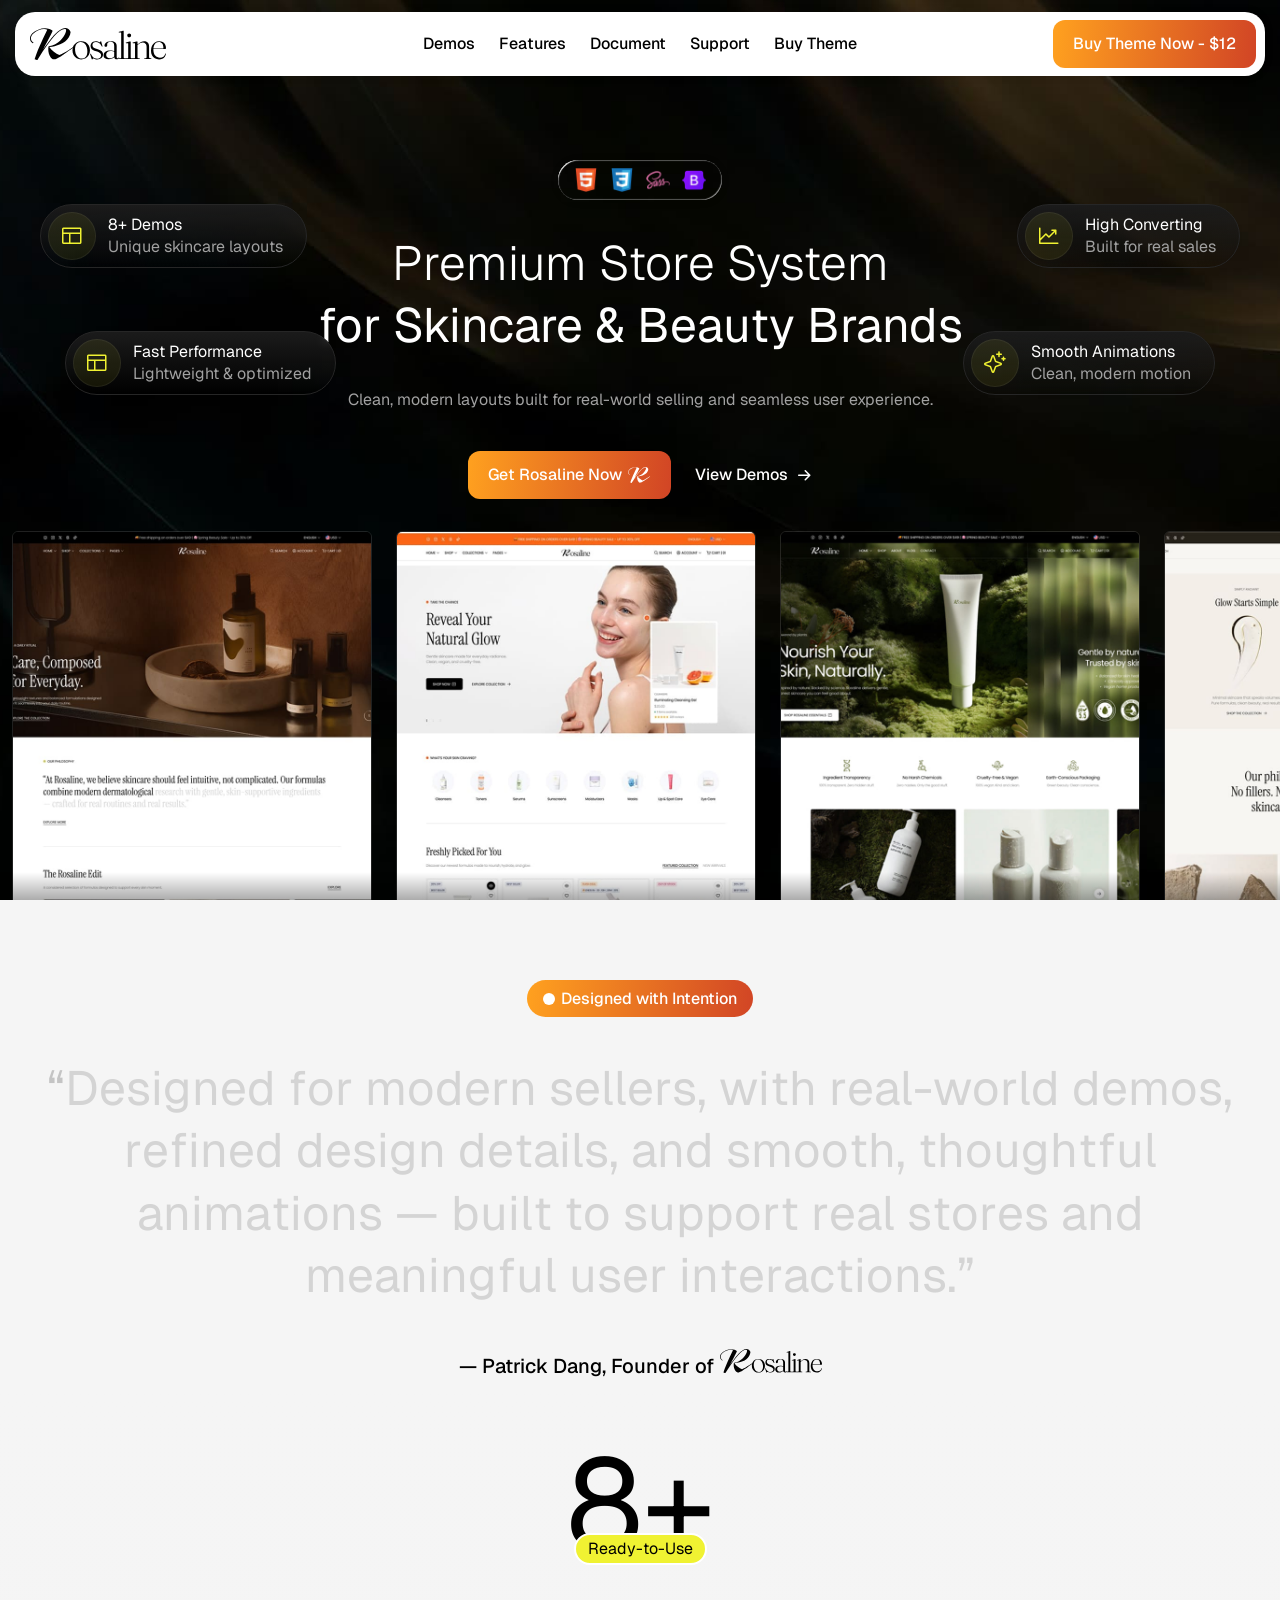
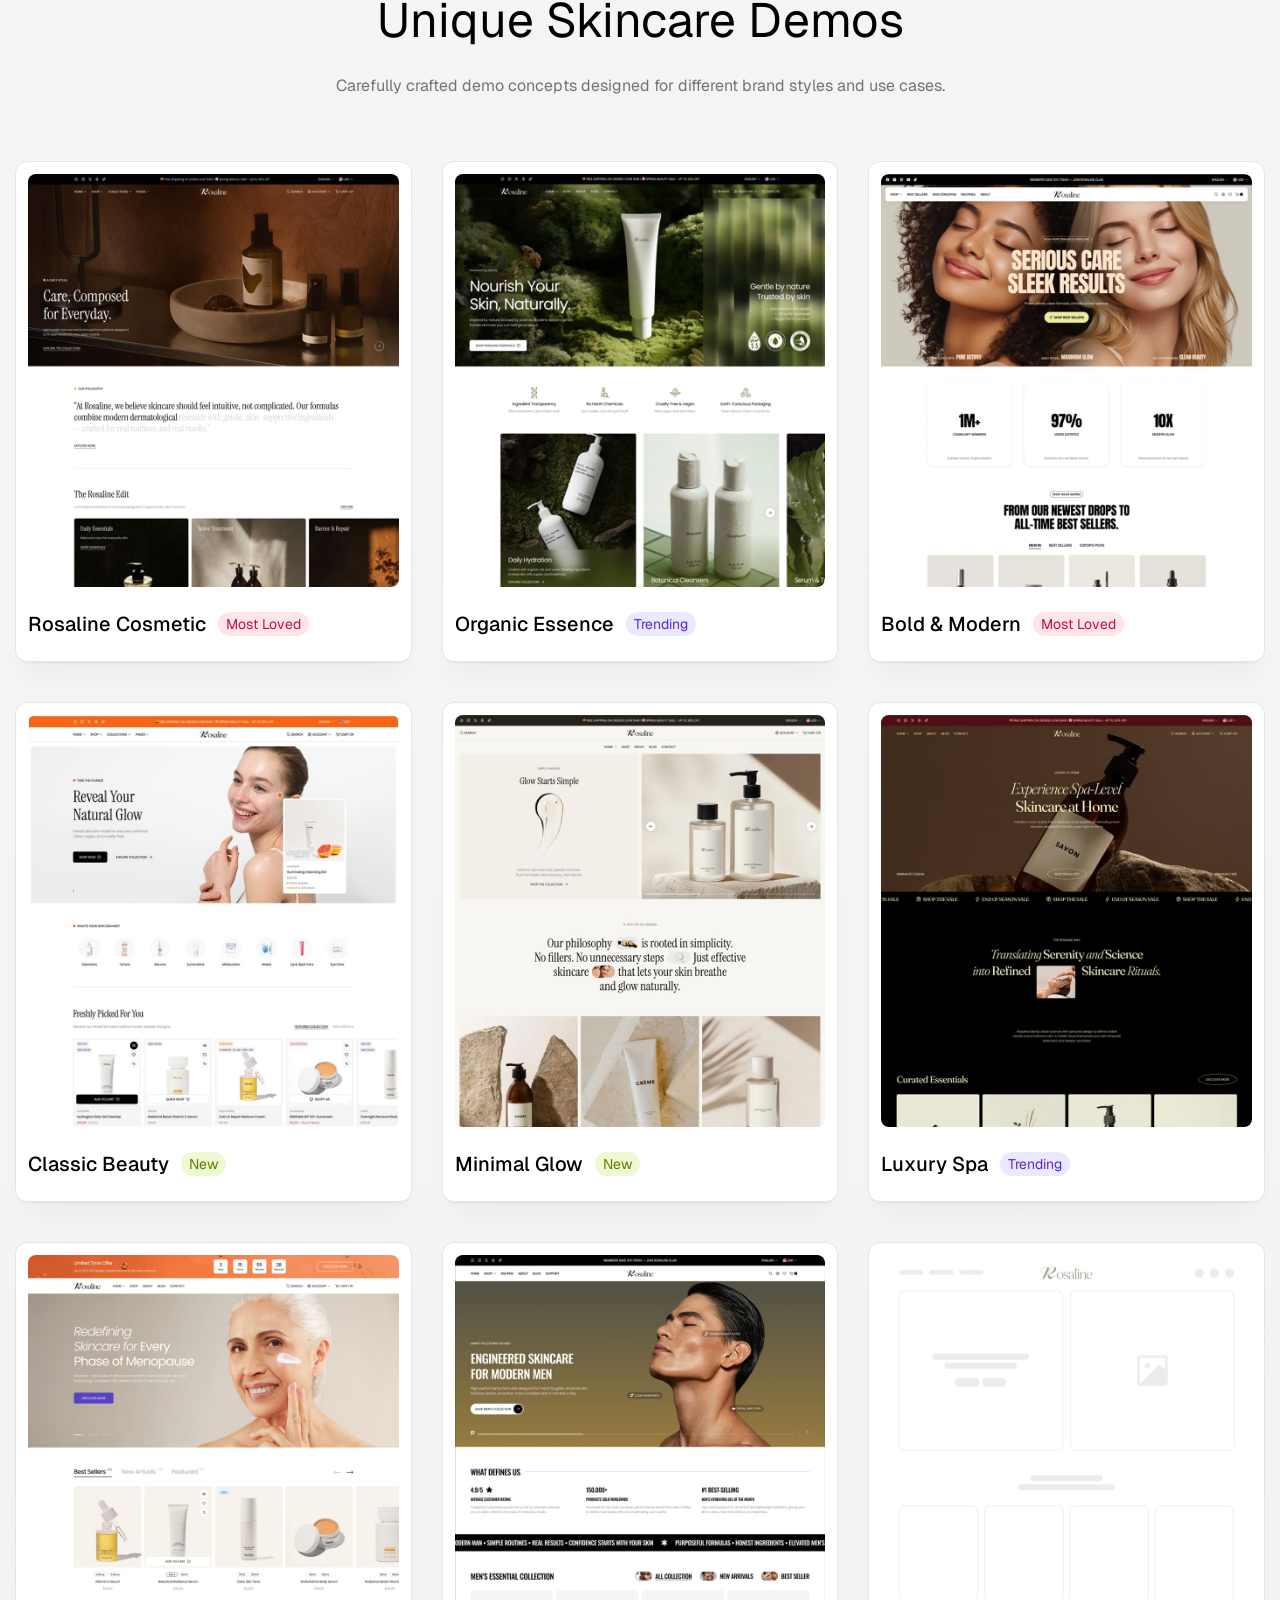
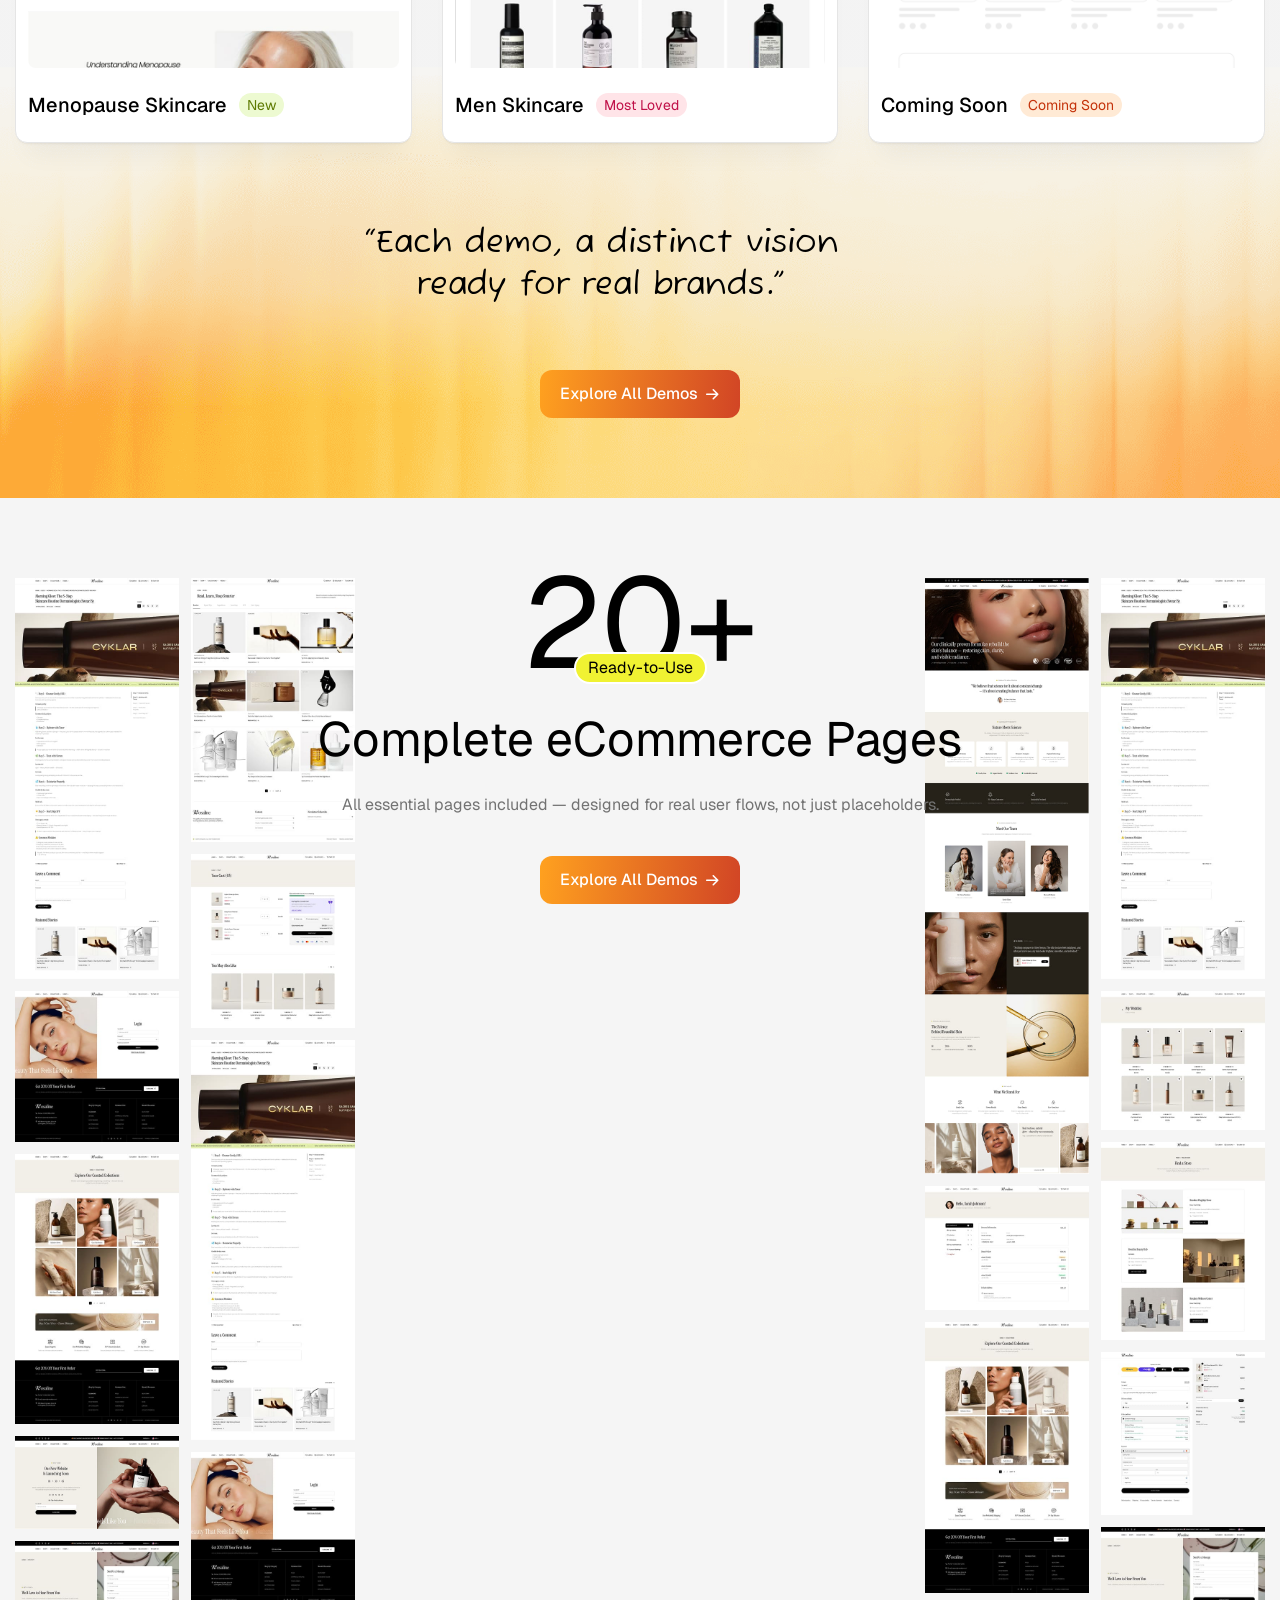
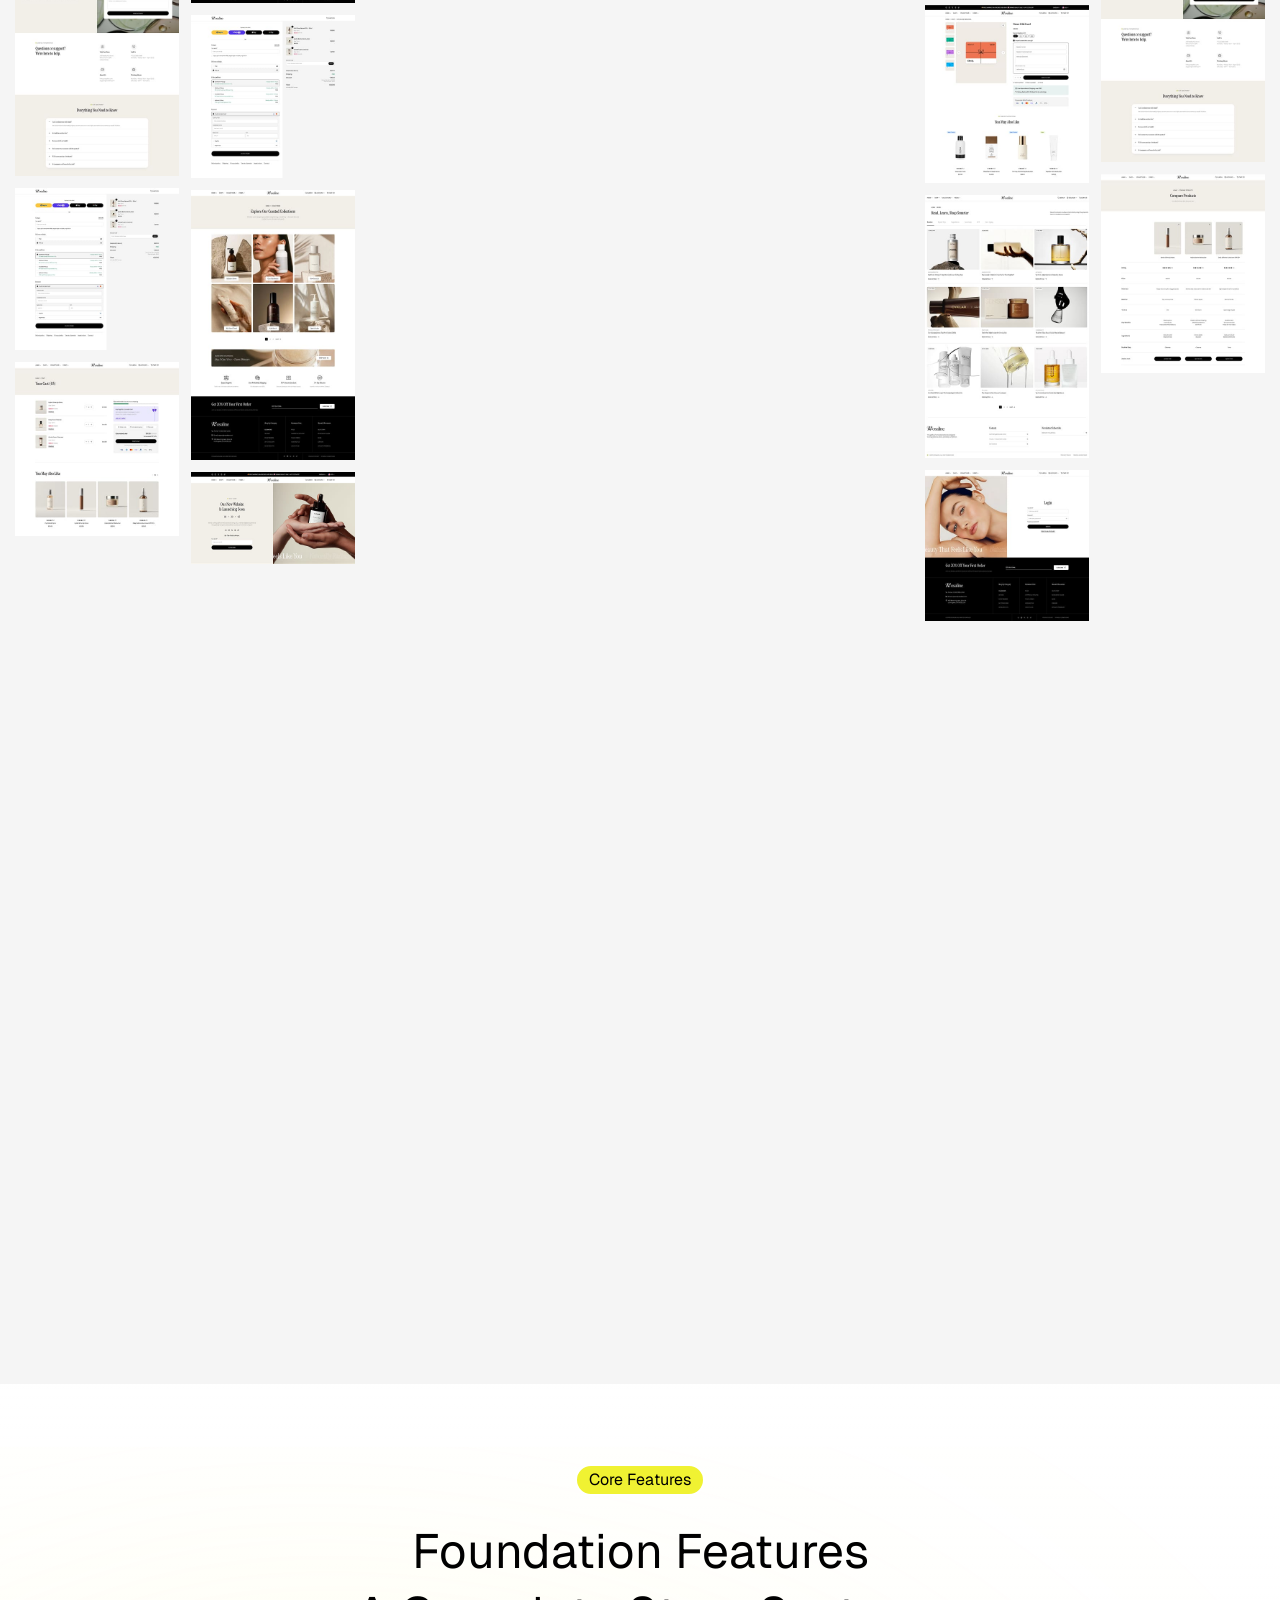
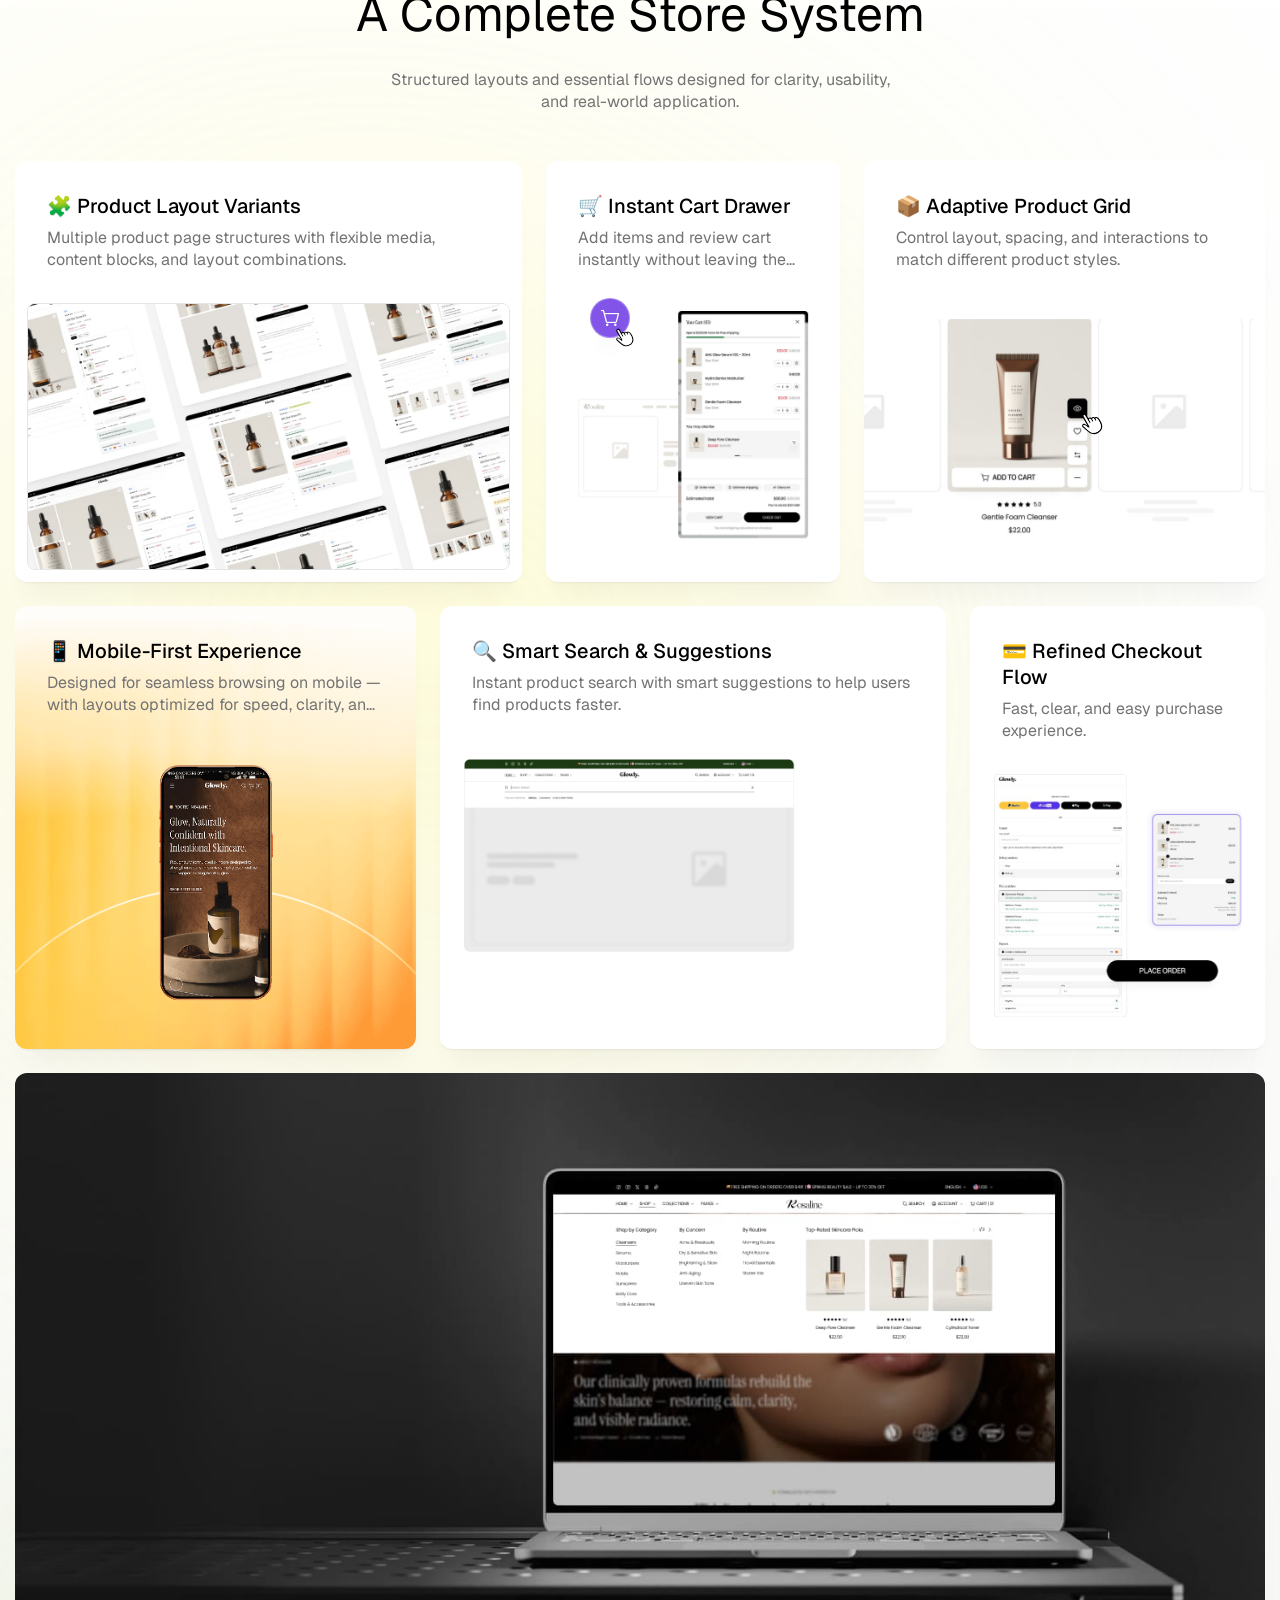
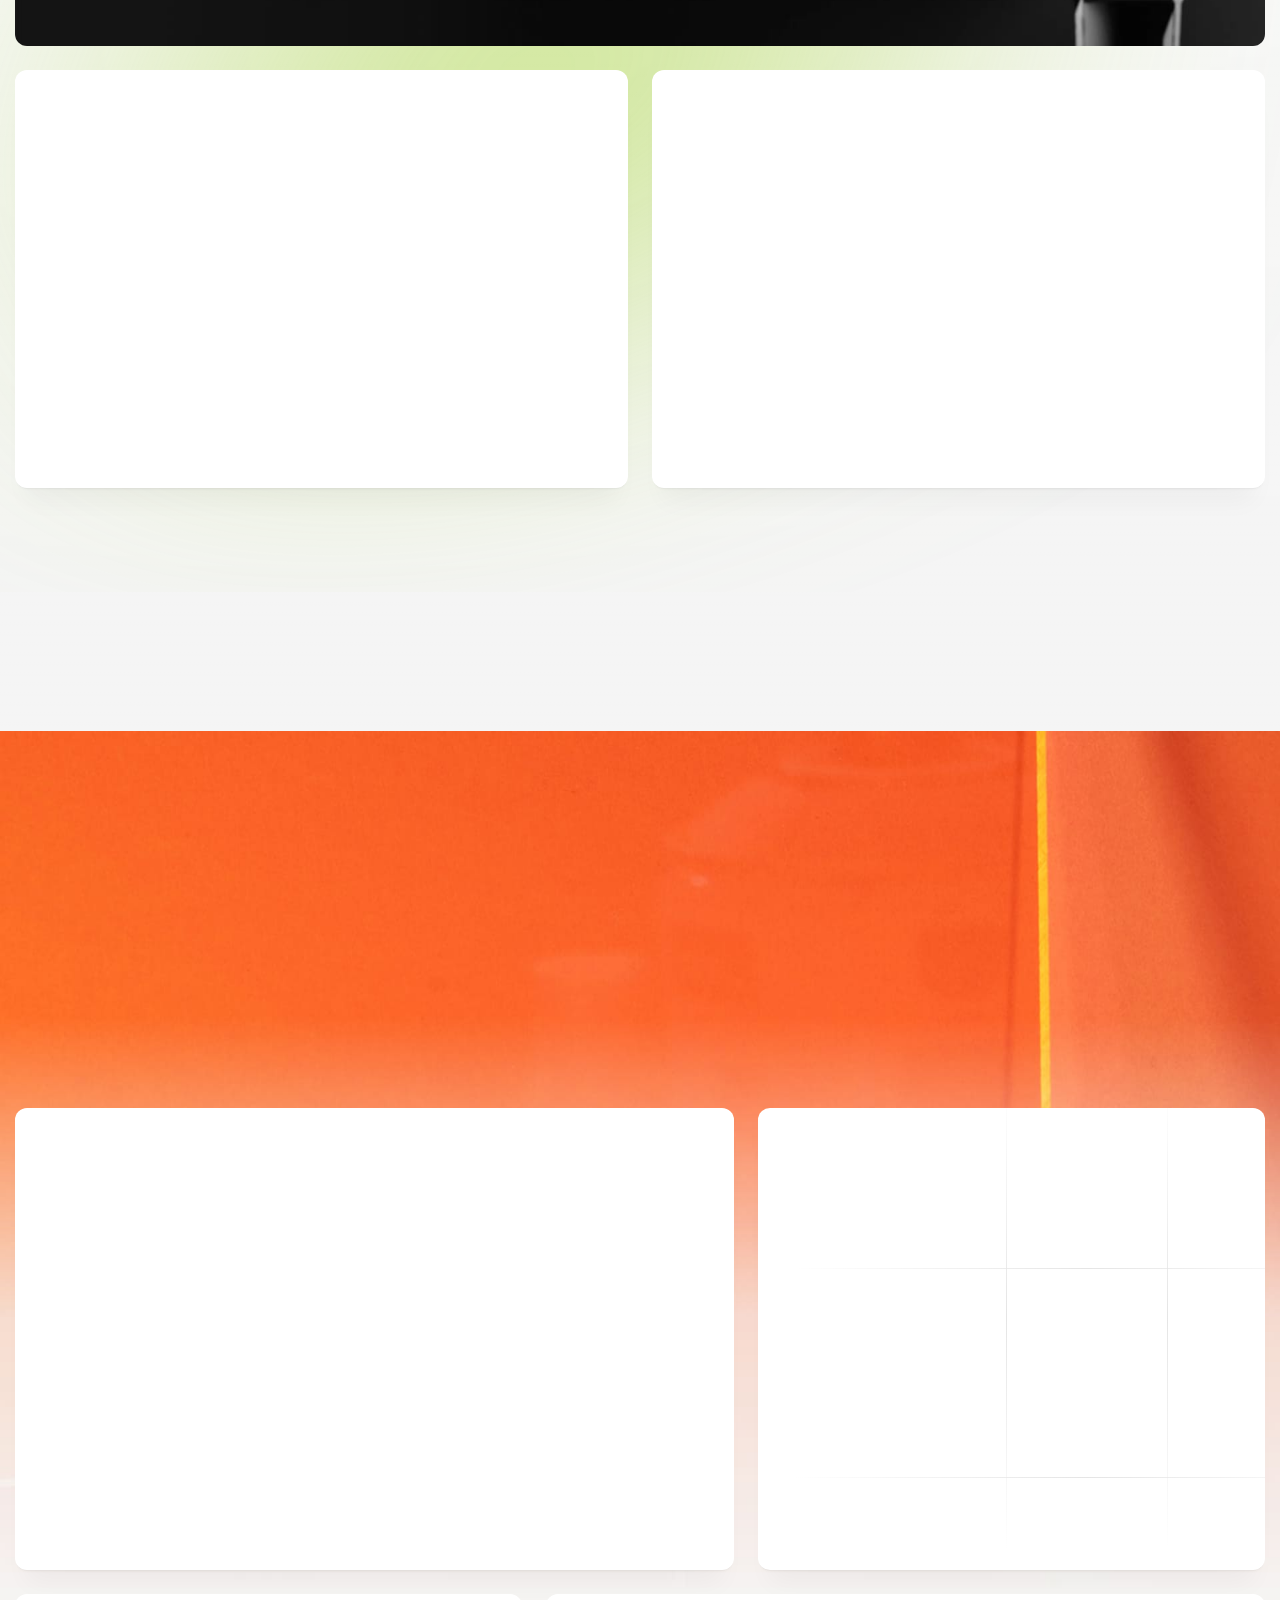
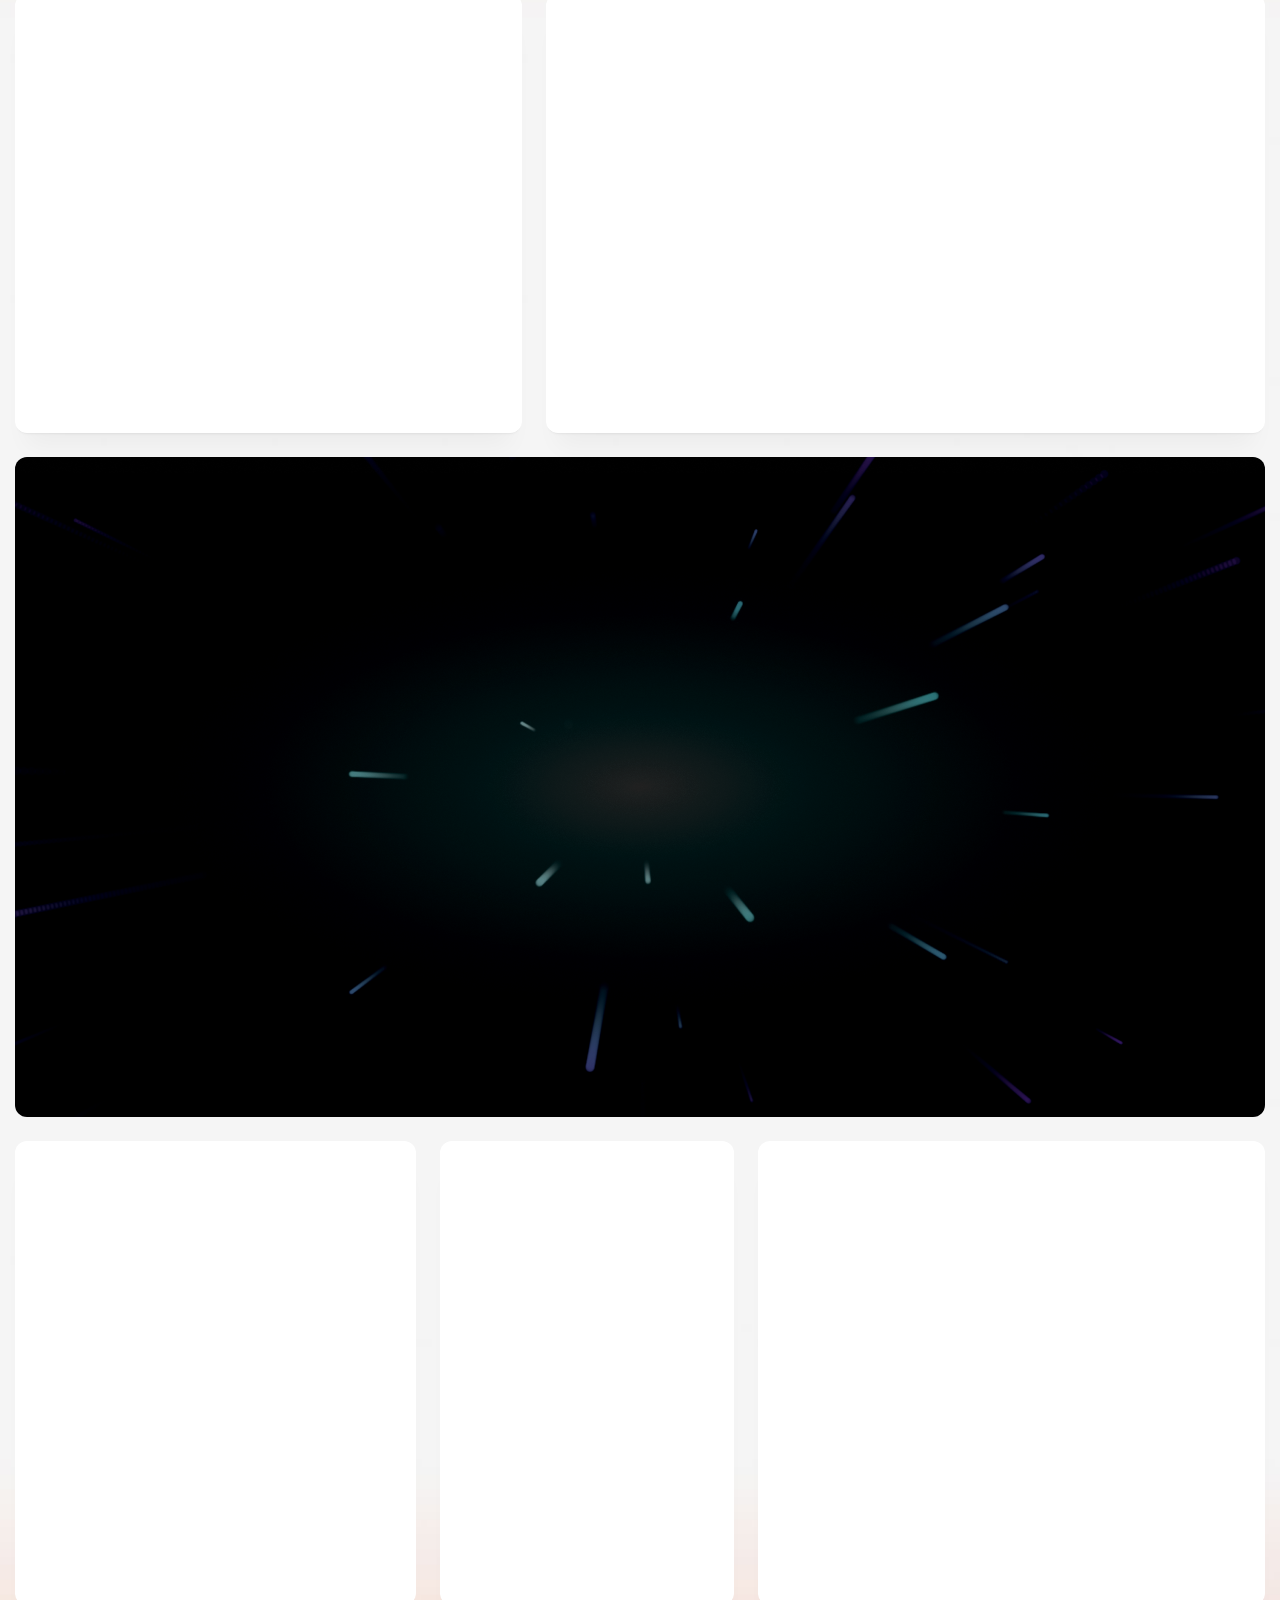
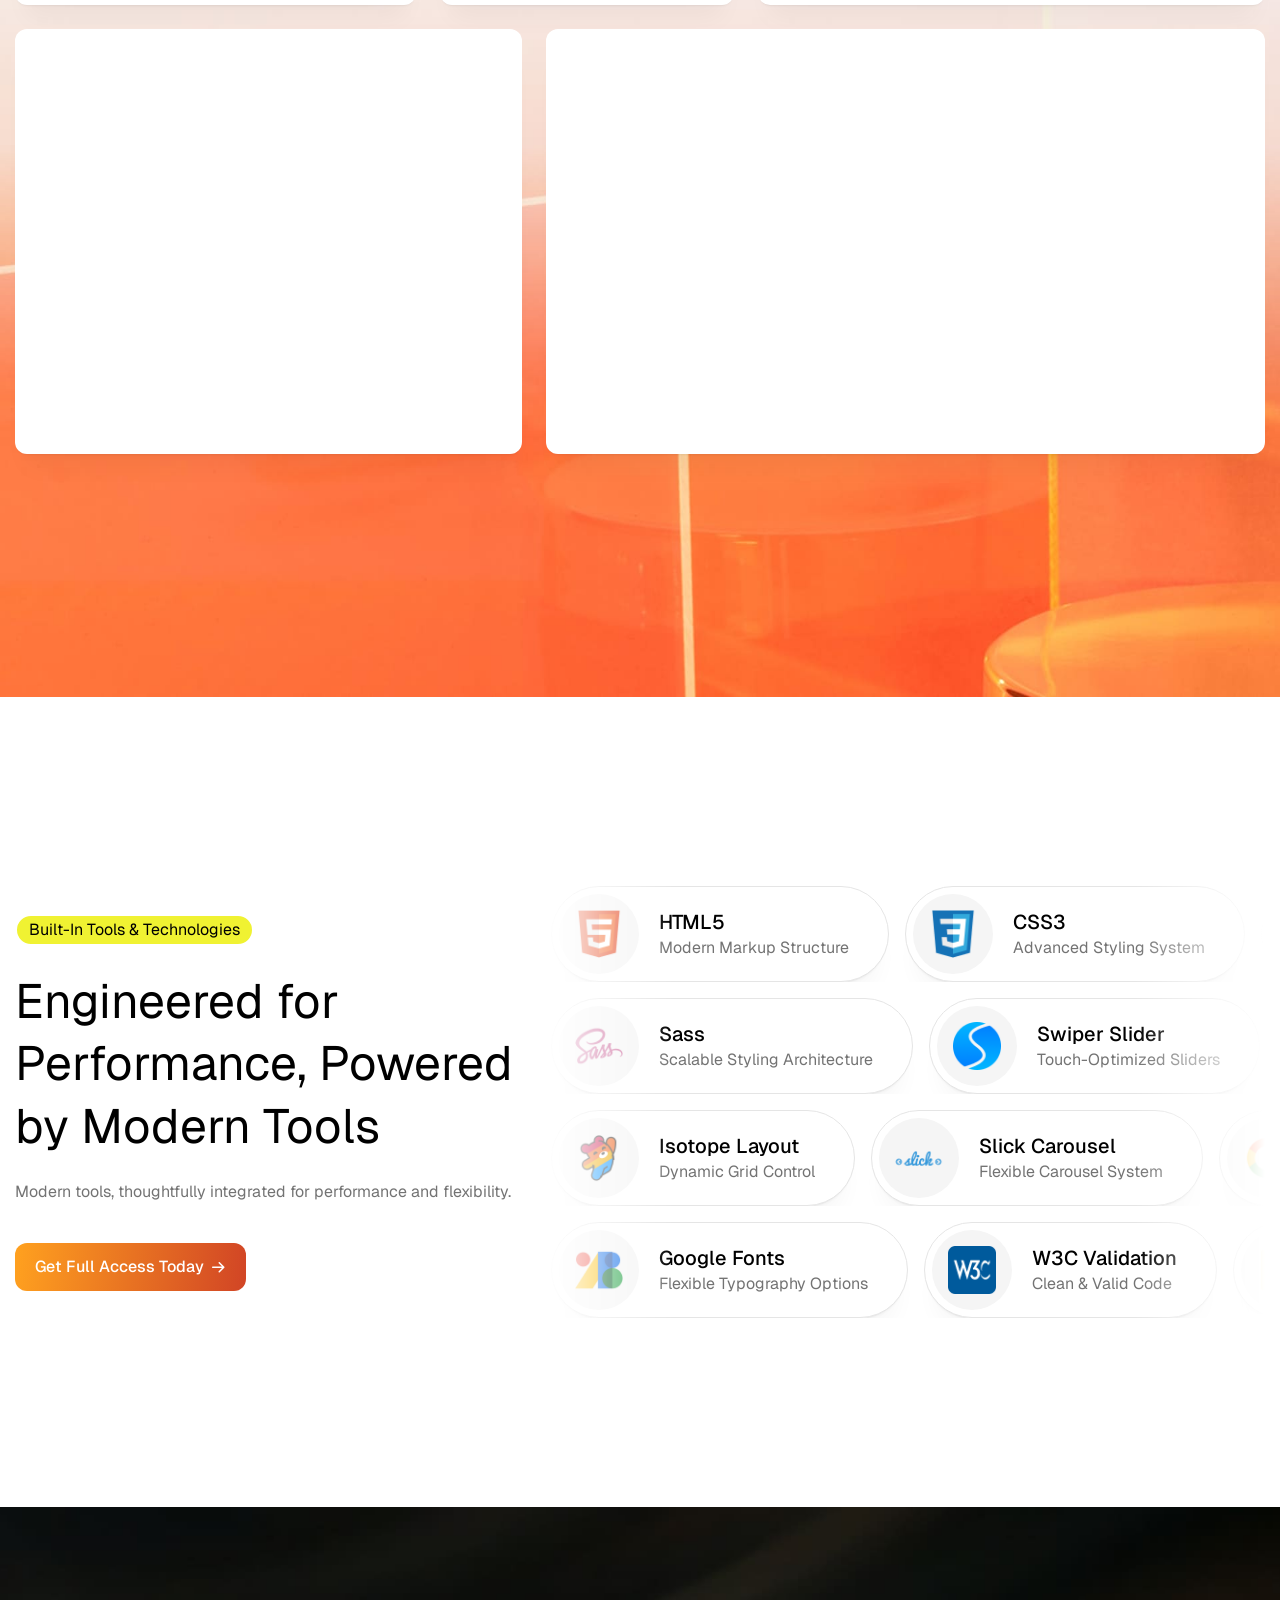
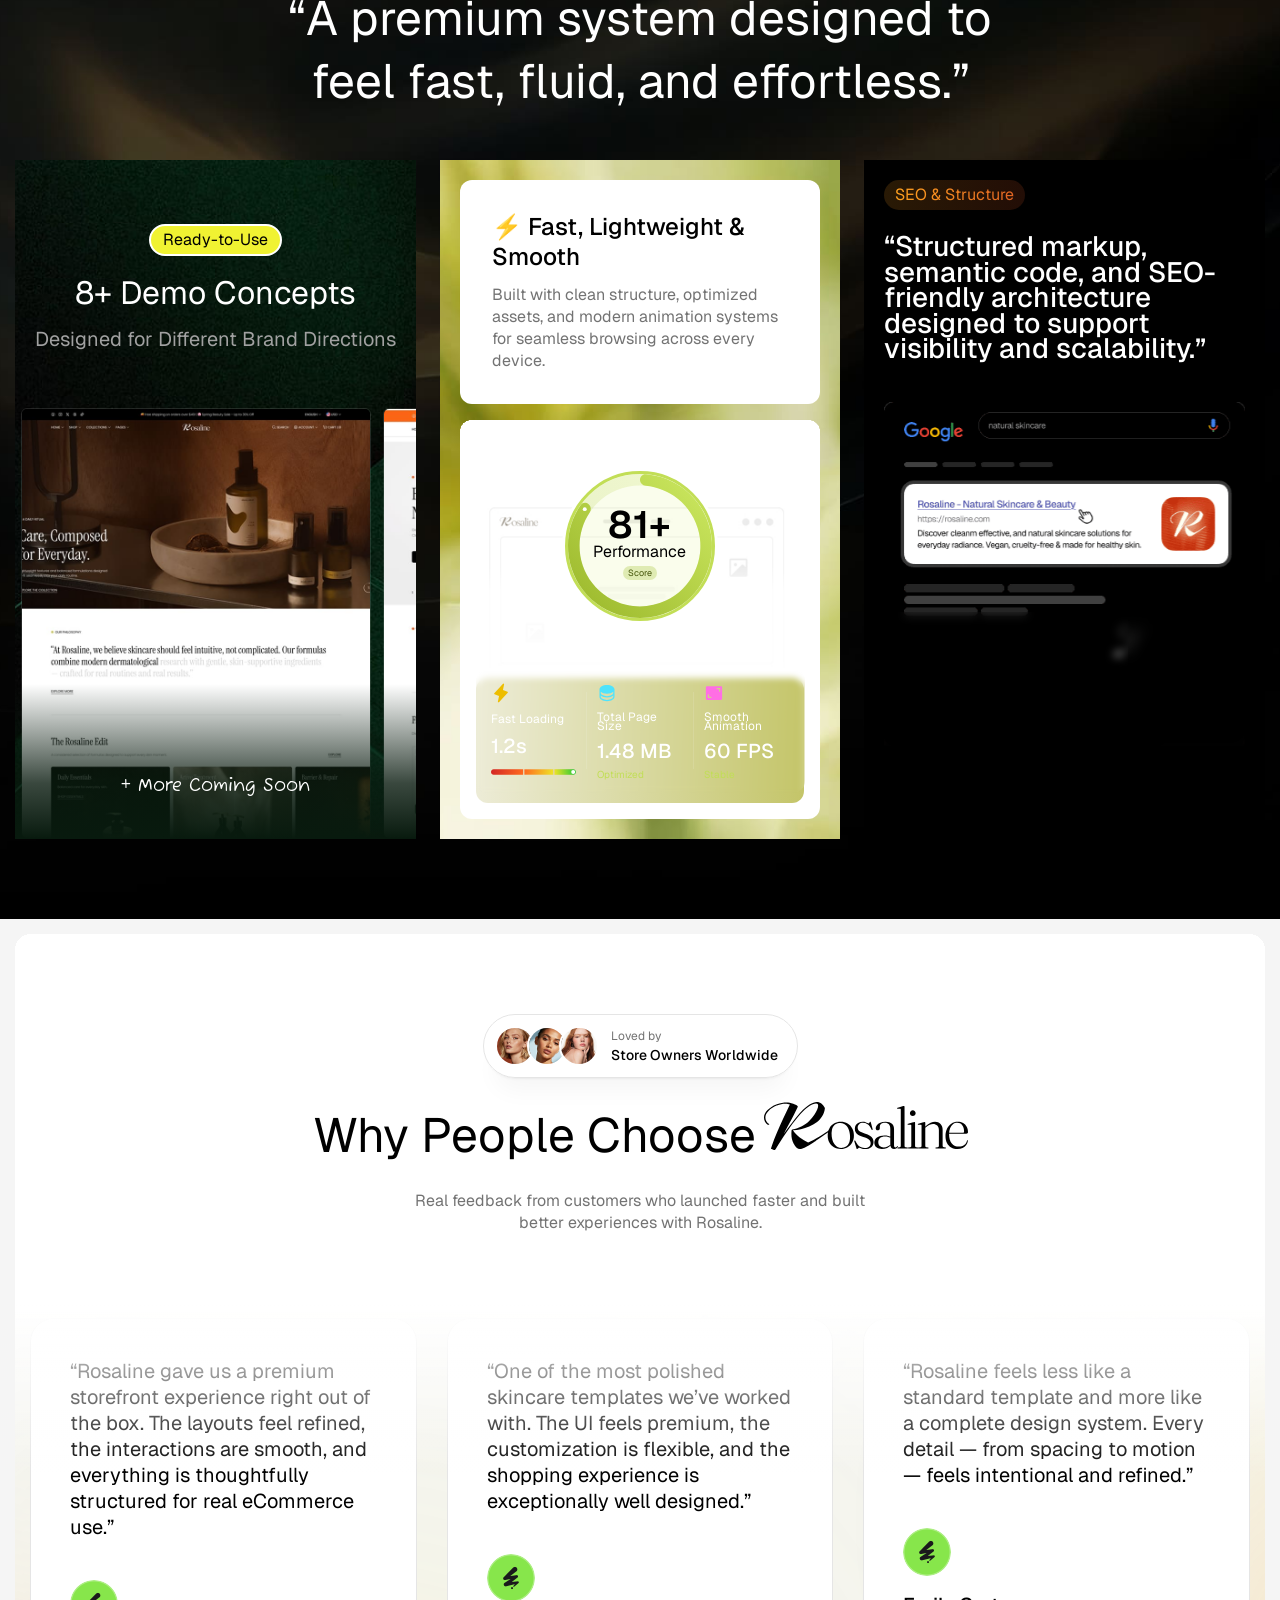
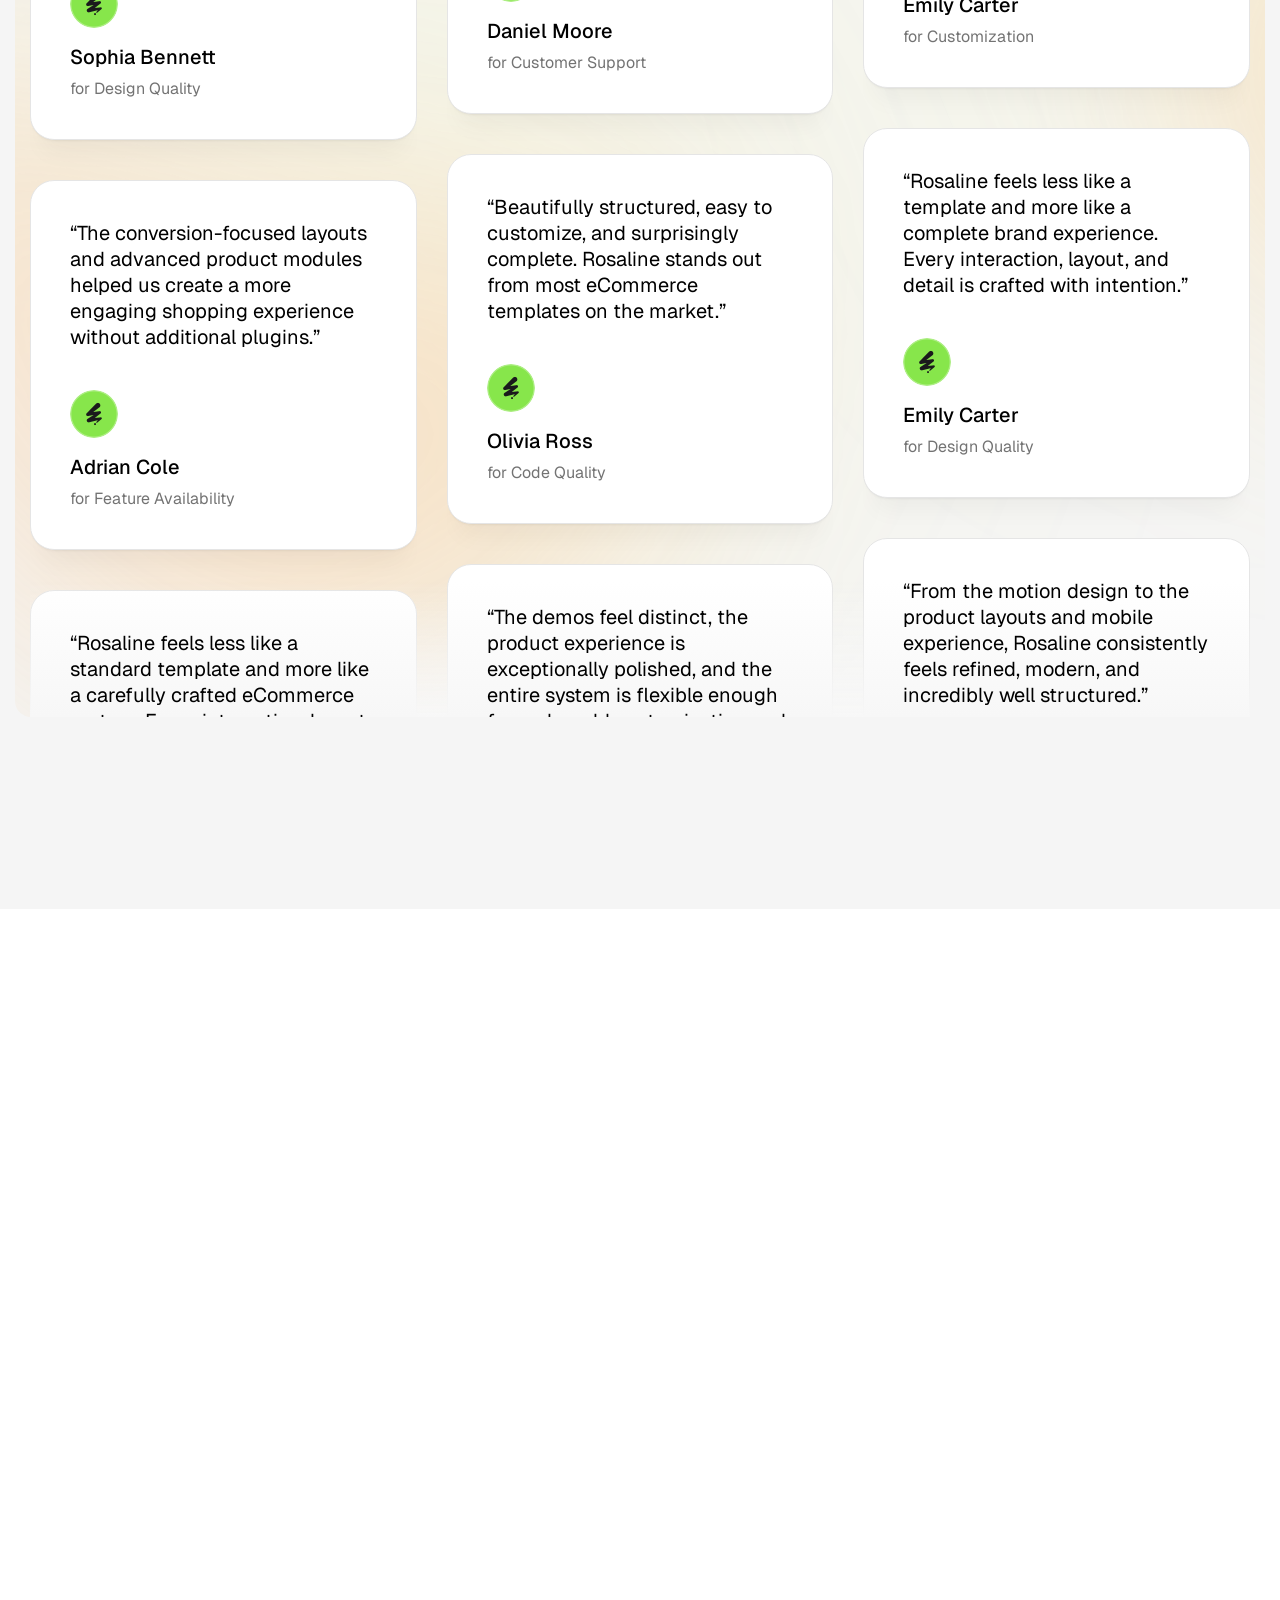
==== commit d3784f7f: "up" ====
--- a/index.html
+++ b/index.html
@@ -531,7 +531,7 @@
                             </a>
                         </div>
                     </div>
-                    <div class="demo-card coming">
+                    <div class="demo-card coming lg-d-none">
                         <div class="main-card">
                             <div class="card-image">
                                 <img loading="lazy" width="424" height="472"
@@ -873,7 +873,7 @@
                                     <img class="wow fadeInUpBlur" data-wow-delay="0.4s" loading="lazy" width="378"
                                         height="160" src="assets/images/landing/feature-5_2.jpg" alt="Image">
                                 </div>
-                                <div class="fea-item item-4">
+                                <div class="fea-item item-4 lg-d-none">
                                     <div class="fr-gif">
                                         <img class="wow fadeInUpBlur" data-wow-delay="0.5s" loading="lazy" width="78"
                                             height="10" src="assets/images/landing/item/arrow.gif" alt="Image">
@@ -1076,7 +1076,7 @@
                         </div>
                         <div class="feature-image">
                             <div class="image sizeImg2 position-relative z-2">
-                                <div class="fea-drawer">
+                                <div class="fea-drawer wow fadeInUpBlur">
                                     <div class="draw-wrap">
                                         <div class="ic-w">
                                             <i class="icon icon-ShoppingCart"></i>
@@ -1096,7 +1096,7 @@
                                             fill="white" />
                                     </svg>
                                 </div>
-                                <div class="fea-item start-0 bottom-0">
+                                <div class="fea-item start-0 bottom-0 wow fadeInUpBlur">
                                     <svg width="56" height="76" viewBox="0 0 56 76" fill="none"
                                         xmlns="http://www.w3.org/2000/svg">
                                         <path fill-rule="evenodd" clip-rule="evenodd"
@@ -1551,7 +1551,7 @@
                             </p>
                         </div>
                         <div class="feature-image">
-                            <div class="image wow fadeInUpBlur">
+                            <div class="image wow fadeInUpBlur img-cook">
                                 <img class="aspect-ratio-0" loading="lazy" width="248" height="123"
                                     src="assets/images/landing/feature-15.jpg" alt="Image">
                             </div>
@@ -2018,9 +2018,163 @@
                                     </p>
                                 </div>
                                 <div class="card-content content-2">
-                                    <div class="image">
-                                        <img class="wow fadeInUpBlur" loading="lazy" width="528" height="443"
-                                            src="assets/images/landing/perform-1.jpg" alt="Image">
+                                    <div class="bg-content-item wow fadeInUpBlur">
+                                        <img loading="lazy" width="528" height="443"
+                                            src="assets/images/landing/item/bg-item-9.jpg" alt="Image">
+                                    </div>
+                                    <div class="perf-prg mb-24">
+                                        <div class="wow fadeInBlur">
+                                            <svg width="156" height="156" viewBox="0 0 156 156" fill="none"
+                                                xmlns="http://www.w3.org/2000/svg">
+                                                <foreignObject x="-5" y="-5" width="166" height="166">
+                                                    <div xmlns="http://www.w3.org/1999/xhtml"
+                                                        style="backdrop-filter:blur(2.5px);clip-path:url(#bgblur_0_11285_1061_clip_path);height:100%;width:100%">
+                                                    </div>
+                                                </foreignObject>
+                                                <circle data-figma-bg-blur-radius="5" cx="78" cy="78" r="75"
+                                                    fill="#BCE617" fill-opacity="0.08" stroke="white"
+                                                    stroke-width="6" />
+                                                <circle cx="78" cy="78" r="73.5" stroke="#C2DE56" stroke-width="3" />
+                                                <path
+                                                    d="M150 78C150 117.765 117.765 150 78 150C38.2355 150 6 117.765 6 78C6 38.2355 38.2355 6 78 6C117.765 6 150 38.2355 150 78ZM17.5569 78C17.5569 111.382 44.6182 138.443 78 138.443C111.382 138.443 138.443 111.382 138.443 78C138.443 44.6182 111.382 17.5569 78 17.5569C44.6182 17.5569 17.5569 44.6182 17.5569 78Z"
+                                                    fill="url(#paint0_linear_11285_1061)" fill-opacity="0.2" />
+                                                <path
+                                                    d="M78 11.7785C78 8.58711 80.5915 5.97588 83.7726 6.23169C98.051 7.37992 111.712 12.7679 122.967 21.7688C135.732 31.9765 144.644 46.2236 148.238 62.168C151.832 78.1123 149.894 94.805 142.743 109.502C135.592 124.199 123.653 136.025 108.889 143.037C94.1253 150.049 77.415 151.83 61.5053 148.085C45.5956 144.341 31.4333 135.295 21.3466 122.434C11.2598 109.573 5.84885 93.6636 6.00321 77.32C6.13933 62.9087 10.5954 48.9163 18.7279 37.1242C20.5397 34.497 24.2011 34.1385 26.6746 36.1551V36.1551C29.1481 38.1717 29.4924 41.7982 27.7211 44.4529C21.2247 54.1892 17.6709 65.6423 17.5596 77.4291C17.43 91.1494 21.9725 104.506 30.4402 115.302C38.9079 126.098 50.7969 133.692 64.1529 136.836C77.5089 139.979 91.5369 138.485 103.931 132.598C116.325 126.712 126.347 116.783 132.351 104.445C138.354 92.1076 139.981 78.0943 136.964 64.7092C133.947 51.3241 126.465 39.3639 115.749 30.7946C106.544 23.4328 95.4212 18.9501 83.77 17.8329C80.5932 17.5283 78 14.9698 78 11.7785V11.7785Z"
+                                                    fill="url(#paint1_linear_11285_1061)" />
+                                                <circle cx="22.7565" cy="41.1413" r="1.98309" fill="white" />
+                                                <defs>
+                                                    <clipPath id="bgblur_0_11285_1061_clip_path"
+                                                        transform="translate(5 5)">
+                                                        <circle cx="78" cy="78" r="75" />
+                                                    </clipPath>
+                                                    <linearGradient id="paint0_linear_11285_1061" x1="150" y1="6" x2="6"
+                                                        y2="150" gradientUnits="userSpaceOnUse">
+                                                        <stop stop-color="#CEEA63" />
+                                                        <stop offset="1" stop-color="#99B629" />
+                                                    </linearGradient>
+                                                    <linearGradient id="paint1_linear_11285_1061" x1="150" y1="6" x2="6"
+                                                        y2="150" gradientUnits="userSpaceOnUse">
+                                                        <stop stop-color="#CEEA63" />
+                                                        <stop offset="1" stop-color="#99B629" />
+                                                    </linearGradient>
+                                                </defs>
+                                            </svg>
+                                        </div>
+                                        <div class="box-text">
+                                            <div class="view-counter fs-38 lh-25 fw-semibold letter-space--5">
+                                                <span class="number" data-to="90" data-speed="1000">0</span>+
+                                            </div>
+                                            <span class="fs-11 lh-13 letter-space--4">
+                                                Performance
+                                            </span>
+                                            <span class="score fs-9 lh-10">
+                                                Score
+                                            </span>
+                                        </div>
+                                    </div>
+                                    <div class="position-relative w-100 mt-auto">
+                                        <div class="box-perform">
+                                            <div class="perf-item wow fadeInUpBlur">
+                                                <div class="ic-w d-flex">
+                                                    <svg width="20" height="20" viewBox="0 0 20 20" fill="none"
+                                                        xmlns="http://www.w3.org/2000/svg">
+                                                        <path
+                                                            d="M16.7071 9.80175L7.95711 19.1768C7.86438 19.2757 7.74198 19.3418 7.60839 19.3651C7.47479 19.3884 7.33724 19.3676 7.2165 19.3059C7.09576 19.2441 6.99837 19.1448 6.93904 19.0229C6.8797 18.9009 6.86164 18.763 6.88757 18.6299L8.03289 12.901L3.53054 11.2103C3.43385 11.1742 3.34762 11.1146 3.27956 11.037C3.2115 10.9594 3.16373 10.8661 3.14052 10.7655C3.1173 10.6649 3.11937 10.5601 3.14653 10.4605C3.17369 10.3609 3.2251 10.2696 3.29617 10.1947L12.0462 0.819721C12.1389 0.720764 12.2613 0.654652 12.3949 0.631359C12.5285 0.608067 12.666 0.628858 12.7868 0.690597C12.9075 0.752335 13.0049 0.851671 13.0642 0.973613C13.1236 1.09555 13.1416 1.23349 13.1157 1.3666L11.9673 7.10175L16.4696 8.79003C16.5656 8.82645 16.6511 8.88594 16.7187 8.96326C16.7862 9.04058 16.8336 9.13334 16.8568 9.23334C16.88 9.33335 16.8781 9.43753 16.8515 9.53666C16.8248 9.6358 16.7742 9.72684 16.704 9.80175H16.7071Z"
+                                                            fill="#EDBD00" />
+                                                    </svg>
+                                                </div>
+                                                <div class="fs-12 lh-9 text-white">
+                                                    Fast Loading
+                                                </div>
+                                                <span class="fs-28 lh-20 text-white fw-medium">
+                                                    1.2s
+                                                </span>
+                                                <div class="line-svg d-flex">
+                                                    <svg width="128" height="8" viewBox="0 0 128 8" fill="none"
+                                                        xmlns="http://www.w3.org/2000/svg">
+                                                        <rect width="127.333" height="8" rx="4"
+                                                            fill="url(#paint0_linear_11979_11970)"
+                                                            fill-opacity="0.12" />
+                                                        <path
+                                                            d="M0 4C0 1.79086 1.79086 0 4 0H48V8H4C1.79086 8 0 6.20914 0 4Z"
+                                                            fill="url(#paint1_linear_11979_11970)" />
+                                                        <path d="M50 0H93V8H50V0Z"
+                                                            fill="url(#paint2_linear_11979_11970)" />
+                                                        <path
+                                                            d="M127 4C127 1.79086 125.209 0 123 0H95V8H123C125.209 8 127 6.20914 127 4Z"
+                                                            fill="url(#paint3_linear_11979_11970)" />
+                                                        <circle cx="123" cy="4" r="3" fill="white" />
+                                                        <defs>
+                                                            <linearGradient id="paint0_linear_11979_11970" x1="0" y1="0"
+                                                                x2="101.854" y2="55.0999"
+                                                                gradientUnits="userSpaceOnUse">
+                                                                <stop stop-color="#FFA11F" />
+                                                                <stop offset="1" stop-color="#D24625" />
+                                                            </linearGradient>
+                                                            <linearGradient id="paint1_linear_11979_11970" x1="0" y1="0"
+                                                                x2="47.6498" y2="9.71705"
+                                                                gradientUnits="userSpaceOnUse">
+                                                                <stop stop-color="#D22525" />
+                                                                <stop offset="1" stop-color="#FF6A1F" />
+                                                            </linearGradient>
+                                                            <linearGradient id="paint2_linear_11979_11970" x1="50"
+                                                                y1="0" x2="93.0256" y2="7.86008"
+                                                                gradientUnits="userSpaceOnUse">
+                                                                <stop stop-color="#FF6A1F" />
+                                                                <stop offset="1" stop-color="#EEE427" />
+                                                            </linearGradient>
+                                                            <linearGradient id="paint3_linear_11979_11970" x1="127"
+                                                                y1="0" x2="94.5128" y2="4.41666"
+                                                                gradientUnits="userSpaceOnUse">
+                                                                <stop stop-color="#1DC836" />
+                                                                <stop offset="1" stop-color="#EEE427" />
+                                                            </linearGradient>
+                                                        </defs>
+                                                    </svg>
+                                                </div>
+                                            </div>
+                                            <spab class="br-line type-vertical sm-d-none"></spab>
+                                            <div class="perf-item wow fadeInUpBlur" data-wow-delay="0.1s">
+                                                <div class="ic-w d-flex">
+                                                    <svg width="20" height="20" viewBox="0 0 20 20" fill="none"
+                                                        xmlns="http://www.w3.org/2000/svg">
+                                                        <path
+                                                            d="M10 1.875C5.79453 1.875 2.5 3.79688 2.5 6.25V13.75C2.5 16.2031 5.79453 18.125 10 18.125C14.2055 18.125 17.5 16.2031 17.5 13.75V6.25C17.5 3.79688 14.2055 1.875 10 1.875ZM16.25 10C16.25 10.7516 15.6344 11.518 14.5617 12.1031C13.3539 12.7617 11.7336 13.125 10 13.125C8.26641 13.125 6.64609 12.7617 5.43828 12.1031C4.36563 11.518 3.75 10.7516 3.75 10V8.7C5.08281 9.87187 7.36172 10.625 10 10.625C12.6383 10.625 14.9172 9.86875 16.25 8.7V10ZM14.5617 15.8531C13.3539 16.5117 11.7336 16.875 10 16.875C8.26641 16.875 6.64609 16.5117 5.43828 15.8531C4.36563 15.268 3.75 14.5016 3.75 13.75V12.45C5.08281 13.6219 7.36172 14.375 10 14.375C12.6383 14.375 14.9172 13.6187 16.25 12.45V13.75C16.25 14.5016 15.6344 15.268 14.5617 15.8531Z"
+                                                            fill="#4FE3FC" />
+                                                    </svg>
+                                                </div>
+                                                <div class="fs-12 lh-9 text-white">
+                                                    Total Page Size
+                                                </div>
+                                                <span class="fs-28 lh-20 text-white fw-medium">
+                                                    1.48 MB
+                                                </span>
+                                                <span class="fs-10 lh-7 cl-text-16">
+                                                    Optimized
+                                                </span>
+                                            </div>
+                                            <spab class="br-line type-vertical sm-d-none"></spab>
+                                            <div class="perf-item wow fadeInUpBlur" data-wow-delay="0.2s">
+                                                <div class="ic-w d-flex">
+                                                    <svg width="20" height="20" viewBox="0 0 20 20" fill="none"
+                                                        xmlns="http://www.w3.org/2000/svg">
+                                                        <path
+                                                            d="M16.875 3.125H3.125C2.79348 3.125 2.47554 3.2567 2.24112 3.49112C2.0067 3.72554 1.875 4.04348 1.875 4.375V15.625C1.875 15.9565 2.0067 16.2745 2.24112 16.5089C2.47554 16.7433 2.79348 16.875 3.125 16.875H16.875C17.2065 16.875 17.5245 16.7433 17.7589 16.5089C17.9933 16.2745 18.125 15.9565 18.125 15.625V4.375C18.125 4.04348 17.9933 3.72554 17.7589 3.49112C17.5245 3.2567 17.2065 3.125 16.875 3.125ZM6.875 15H4.375C4.20924 15 4.05027 14.9342 3.93306 14.8169C3.81585 14.6997 3.75 14.5408 3.75 14.375V11.875C3.75 11.7092 3.81585 11.5503 3.93306 11.4331C4.05027 11.3158 4.20924 11.25 4.375 11.25C4.54076 11.25 4.69973 11.3158 4.81694 11.4331C4.93415 11.5503 5 11.7092 5 11.875V13.75H6.875C7.04076 13.75 7.19973 13.8158 7.31694 13.9331C7.43415 14.0503 7.5 14.2092 7.5 14.375C7.5 14.5408 7.43415 14.6997 7.31694 14.8169C7.19973 14.9342 7.04076 15 6.875 15ZM16.25 8.125C16.25 8.29076 16.1842 8.44973 16.0669 8.56694C15.9497 8.68415 15.7908 8.75 15.625 8.75C15.4592 8.75 15.3003 8.68415 15.1831 8.56694C15.0658 8.44973 15 8.29076 15 8.125V6.25H13.125C12.9592 6.25 12.8003 6.18415 12.6831 6.06694C12.5658 5.94973 12.5 5.79076 12.5 5.625C12.5 5.45924 12.5658 5.30027 12.6831 5.18306C12.8003 5.06585 12.9592 5 13.125 5H15.625C15.7908 5 15.9497 5.06585 16.0669 5.18306C16.1842 5.30027 16.25 5.45924 16.25 5.625V8.125Z"
+                                                            fill="#FF6EE4" />
+                                                    </svg>
+                                                </div>
+                                                <div class="fs-12 lh-9 text-white">
+                                                    Smooth Animation
+                                                </div>
+                                                <span class="fs-28 lh-20 text-white fw-medium">
+                                                    60 FPS
+                                                </span>
+                                                <span class="fs-10 lh-7 cl-text-16">
+                                                    Stable
+                                                </span>
+                                            </div>
+                                        </div>
+                                        <span class="bg-box-perform"></span>
                                     </div>
                                 </div>
                             </div>
@@ -2038,7 +2192,7 @@
                                     and SEO-friendly architecture designed
                                     to support visibility and scalability.”
                                 </p>
-                                <div class="group-bottom">
+                                <div class="group-bottom mt-auto">
                                     <div class="image wow fadeInUpBlur">
                                         <img loading="lazy" width="432" height="412" src="assets/images/landing/seo.png"
                                             alt="Image">
@@ -2086,7 +2240,7 @@
                             </div>
                         </div>
                     </div>
-                    <!-- <div class="sw-dot-default tf-sw-pagination"></div> -->
+                    <div class="sw-line-default style-white tf-sw-pagination"></div>
                 </div>
             </div>
         </div>
@@ -2255,7 +2409,7 @@
                                         </p>
                                         <div class="tes_image">
                                             <img loading="lazy" width="48" height="48"
-                                                src="assets/images/landing/avatar.jpg" alt="Image">
+                                                src="assets/images/logo/themeforest-logo-green.png" alt="Image">
                                         </div>
                                         <p class="tes_name h7 fw-medium">
                                             Adrian Cole
@@ -2278,7 +2432,7 @@
                                         </p>
                                         <div class="tes_image">
                                             <img loading="lazy" width="48" height="48"
-                                                src="assets/images/landing/avatar-2.jpg" alt="Image">
+                                                src="assets/images/logo/themeforest-logo-green.png" alt="Image">
                                         </div>
                                         <p class="tes_name h7 fw-medium">
                                             Maya Patel
@@ -2329,7 +2483,7 @@
                                         </p>
                                         <div class="tes_image">
                                             <img loading="lazy" width="48" height="48"
-                                                src="assets/images/landing/avatar-3.jpg" alt="Image">
+                                                src="assets/images/logo/themeforest-logo-green.png" alt="Image">
                                         </div>
                                         <p class="tes_name h7 fw-medium">
                                             Olivia Ross
@@ -2352,7 +2506,7 @@
                                         </p>
                                         <div class="tes_image">
                                             <img loading="lazy" width="48" height="48"
-                                                src="assets/images/landing/avatar-4.jpg" alt="Image">
+                                                src="assets/images/logo/themeforest-logo-green.png" alt="Image">
                                         </div>
                                         <p class="tes_name h7 fw-medium">
                                             Marco Schneider
@@ -2395,7 +2549,7 @@
                                     <div class="wg-tes-landing">
                                         <div class="img-bg">
                                             <img loading="lazy" width="448" height="384"
-                                                src="assets/images/landing/avatar.jpg" alt="Image">
+                                                src="assets/images/landing/item/bg-item-7.jpg" alt="Image">
                                         </div>
                                         <p class="tes_text h7 letter-space-0">
                                             “Rosaline feels less like a template and more like a complete brand
@@ -2427,7 +2581,7 @@
                                         </p>
                                         <div class="tes_image">
                                             <img loading="lazy" width="48" height="48"
-                                                src="assets/images/landing/avatar-3.jpg" alt="Image">
+                                                src="assets/images/logo/themeforest-logo-green.png" alt="Image">
                                         </div>
                                         <p class="tes_name h7 fw-medium">
                                             Sofia Martínez
--- a/assets/css/styles.css
+++ b/assets/css/styles.css
@@ -896,6 +896,10 @@
 }
 
 /* Font size */
+.fs-9 {
+  font-size: 9px !important;
+}
+
 .fs-10 {
   font-size: 10px !important;
 }
@@ -925,7 +929,7 @@
 }
 
 .fs-28 {
-  font-size: 28px !important;
+  font-size: clamp(20px, 1.3vw, 28px);
 }
 
 .fs-32 {
@@ -22805,9 +22809,13 @@
 }
 
 .banner-build {
-  height: 90vh;
-  display: flex;
-  align-items: center;
+  display: flex;
+  align-items: center;
+}
+@media (min-width: 768px) {
+  .banner-build {
+    height: 90vh;
+  }
 }
 
 .eyebrow-label-v2 {
@@ -23175,6 +23183,10 @@
 .land-feature-v01 .feature-image .image.sizeImg2 {
   max-width: 209px;
 }
+.land-feature-v01 .feature-image .image.img-cook {
+  border-radius: 6px;
+  box-shadow: 0px 24px 24px -12px var(--elevationshadow), 0px 3px 3px -1.5px var(--elevationshadow), 0px 1px 1px -0.5px var(--elevationshadow);
+}
 .land-feature-v01.style-v1 .feature-image .image {
   border-radius: 8px;
   overflow: hidden;
@@ -23194,6 +23206,11 @@
   aspect-ratio: 0.81640625;
   max-width: 209px;
   width: 100%;
+}
+@media (max-width: 575px) {
+  .land-feature-v01.style-v3.type-2 .fea-drawer {
+    margin: 0 auto;
+  }
 }
 .land-feature-v01.style-v3.type-2 .image {
   width: 100%;
@@ -23324,6 +23341,7 @@
 }
 .land-feature-v01 .fea-item.item-10 {
   right: 0;
+  left: 37.1710526316%;
   bottom: 0;
   border-radius: 4px;
   overflow: hidden;
@@ -23776,17 +23794,109 @@
   overflow: hidden;
 }
 .perform-card-v2 .card-content.content-1 {
-  padding: 32px;
+  padding: 20px;
 }
 .perform-card-v2 .card-content.content-2 {
   display: flex;
   align-items: center;
+  flex-direction: column;
   flex: 1;
+  padding: 20px 16px 26px 16px;
+  position: relative;
 }
 .perform-card-v2 .card-content.content-2 img {
   width: 100%;
 }
+.perform-card-v2 .card-content.content-2 .bg-content-item {
+  position: absolute;
+  inset: 0;
+  z-index: -1;
+}
+@media (min-width: 1200px) {
+  .perform-card-v2 .card-content.content-1 {
+    padding: 32px;
+  }
+  .perform-card-v2 .card-content.content-2 {
+    padding-top: 48px;
+  }
+}
+.perform-card-v2 .perf-prg {
+  position: relative;
+  display: flex;
+  align-items: center;
+  justify-content: center;
+}
+.perform-card-v2 .perf-prg .box-text {
+  display: grid;
+  position: absolute;
+  text-align: center;
+  place-items: center;
+  gap: 8px;
+}
+.perform-card-v2 .perf-prg .score {
+  padding-left: 5px;
+  padding-right: 5px;
+  display: flex;
+  align-items: center;
+  justify-content: center;
+  height: 14px;
+  border-radius: 99px;
+  background: rgba(169, 199, 60, 0.3215686275);
+  color: #435308;
+}
+.perform-card-v2 .bg-box-perform {
+  position: absolute;
+  inset: 0;
+  background: linear-gradient(91.95deg, #EDECD8 0%, #C4C569 100%);
+  transform: translateY(10px);
+  z-index: -1;
+  border-radius: 12px;
+}
+.perform-card-v2 .box-perform {
+  display: flex;
+  gap: 10px;
+  width: 100%;
+  padding: 15px;
+  background: linear-gradient(180deg, #262626 0%, #000000 100%);
+  backdrop-filter: blur(3px);
+  border-radius: 12px;
+  position: relative;
+}
+.perform-card-v2 .box-perform .perf-item {
+  flex: 1;
+  display: grid;
+  gap: 10px;
+  place-items: start;
+}
+.perform-card-v2 .box-perform .perf-item .line-svg > svg {
+  width: 100% !important;
+}
+@media (max-width: 575px) {
+  .perform-card-v2 .box-perform .perf-item .fs-12 {
+    font-size: 9px !important;
+  }
+}
+.perform-card-v2 .box-perform > .br-line {
+  height: 0;
+}
+.perform-card-v2 .box-perform > .br-line::after {
+  content: "";
+  top: 24px;
+  bottom: 24px;
+  position: absolute;
+  width: 1px;
+  background: var(--white_12);
+}
 @media (min-width: 1440px) {
+  .perform-card-v2 .box-perform {
+    padding: 24px;
+    gap: 16px;
+  }
+  .perform-card-v2 .box-perform .perf-item {
+    gap: 16px;
+  }
+}
+@media (min-width: 1600px) {
   .perform-card-v2 {
     padding: 40px;
   }
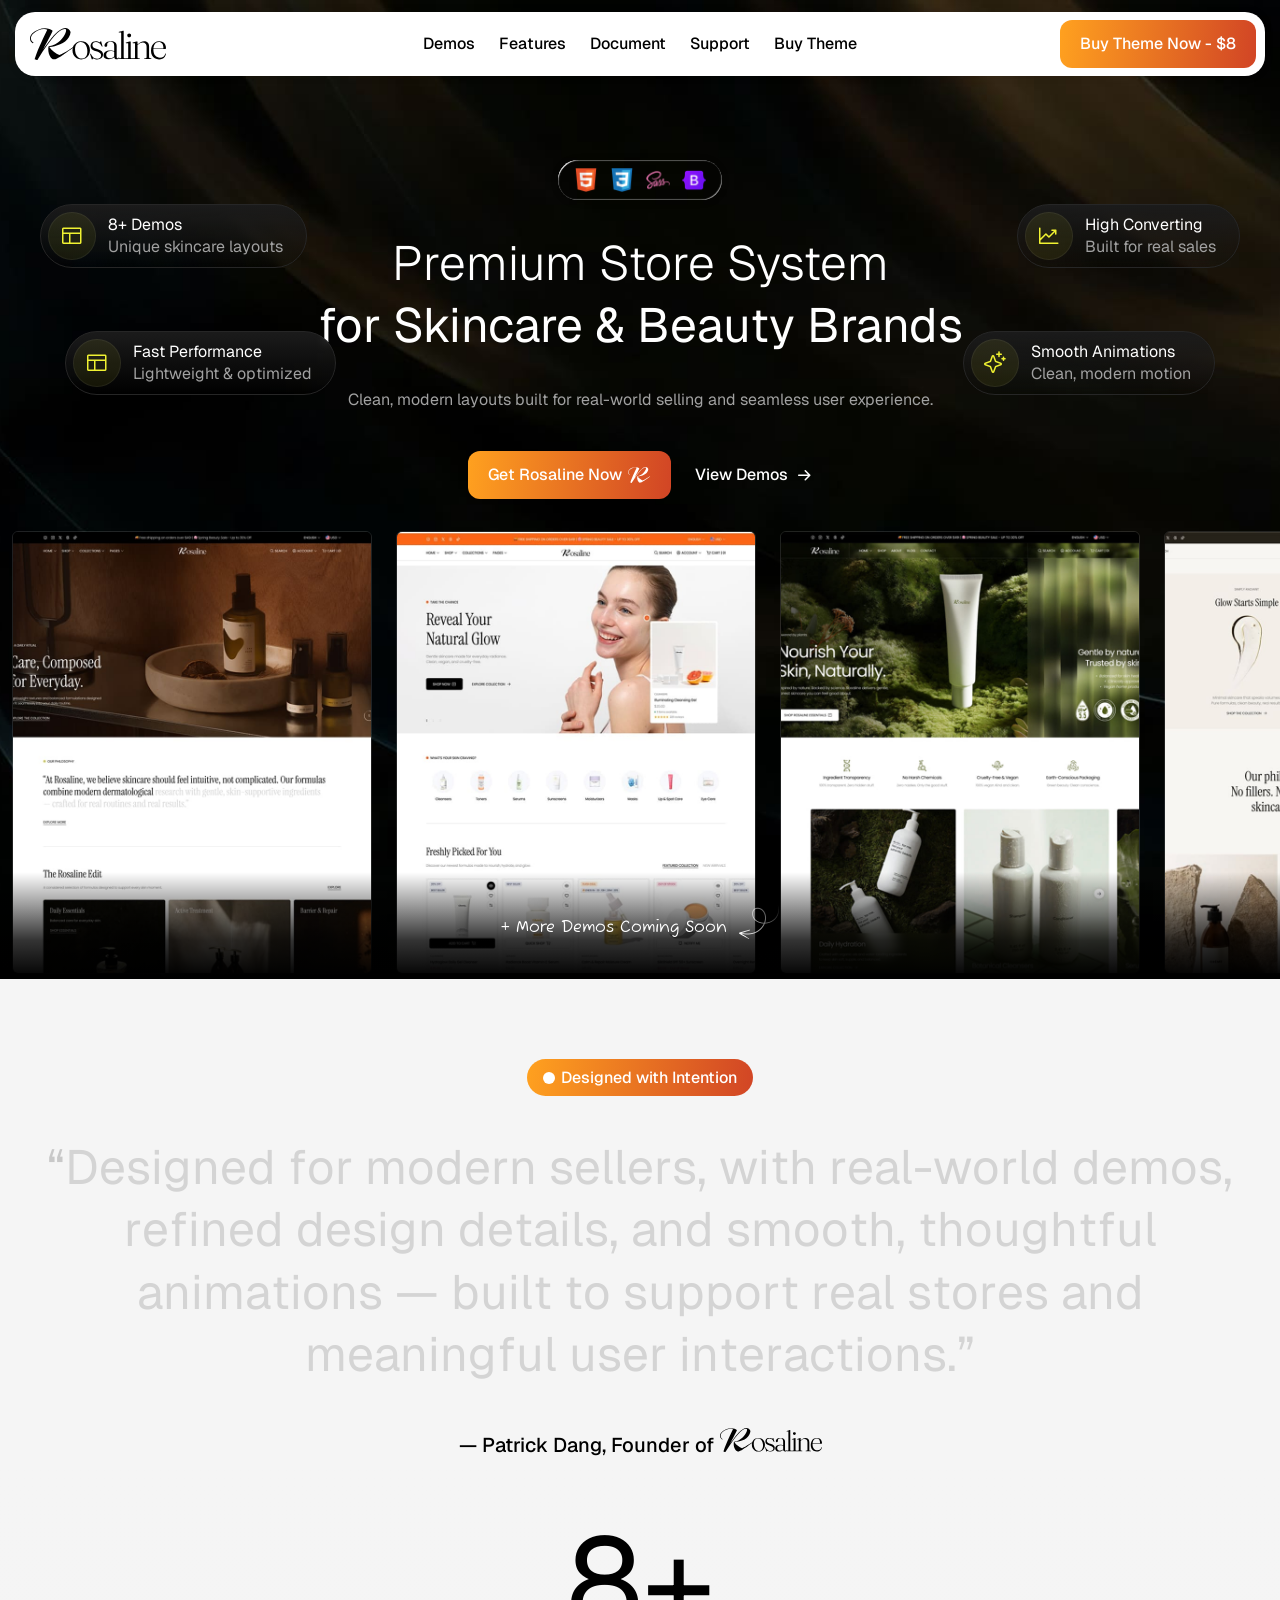
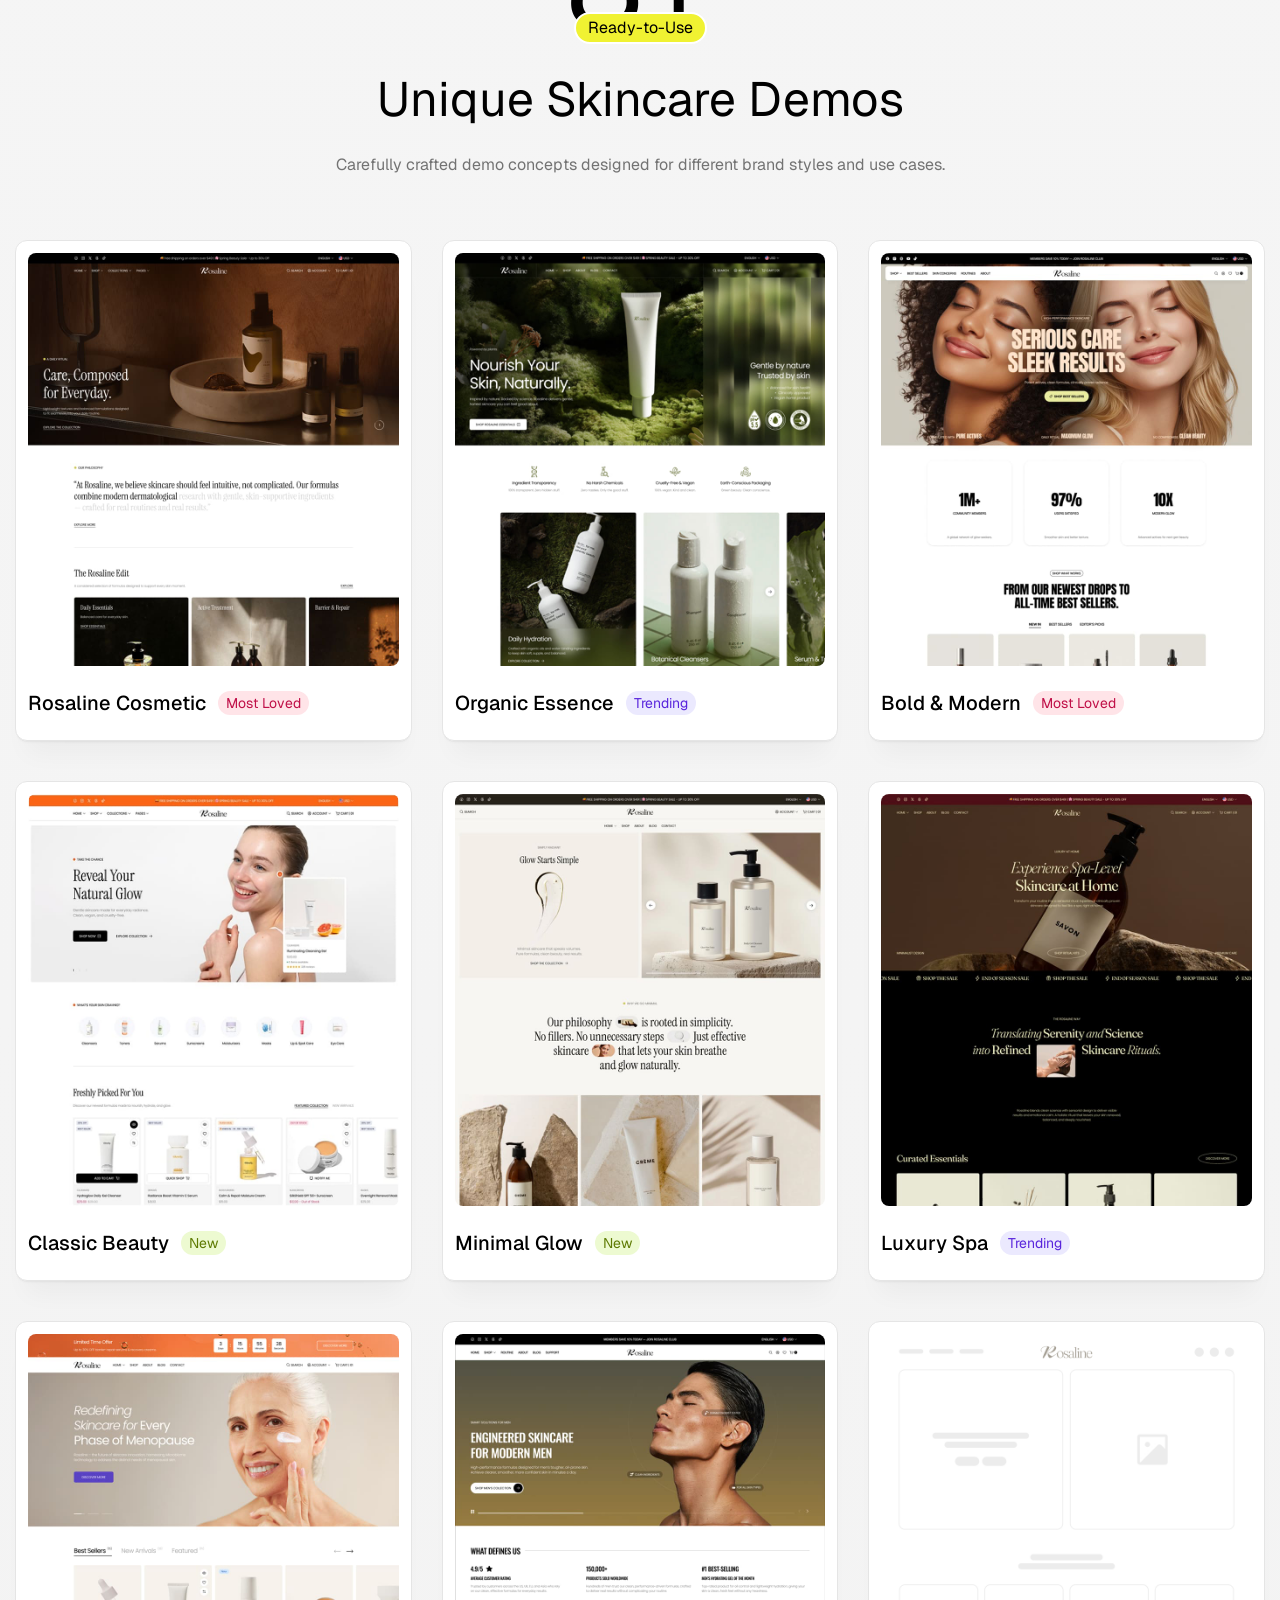
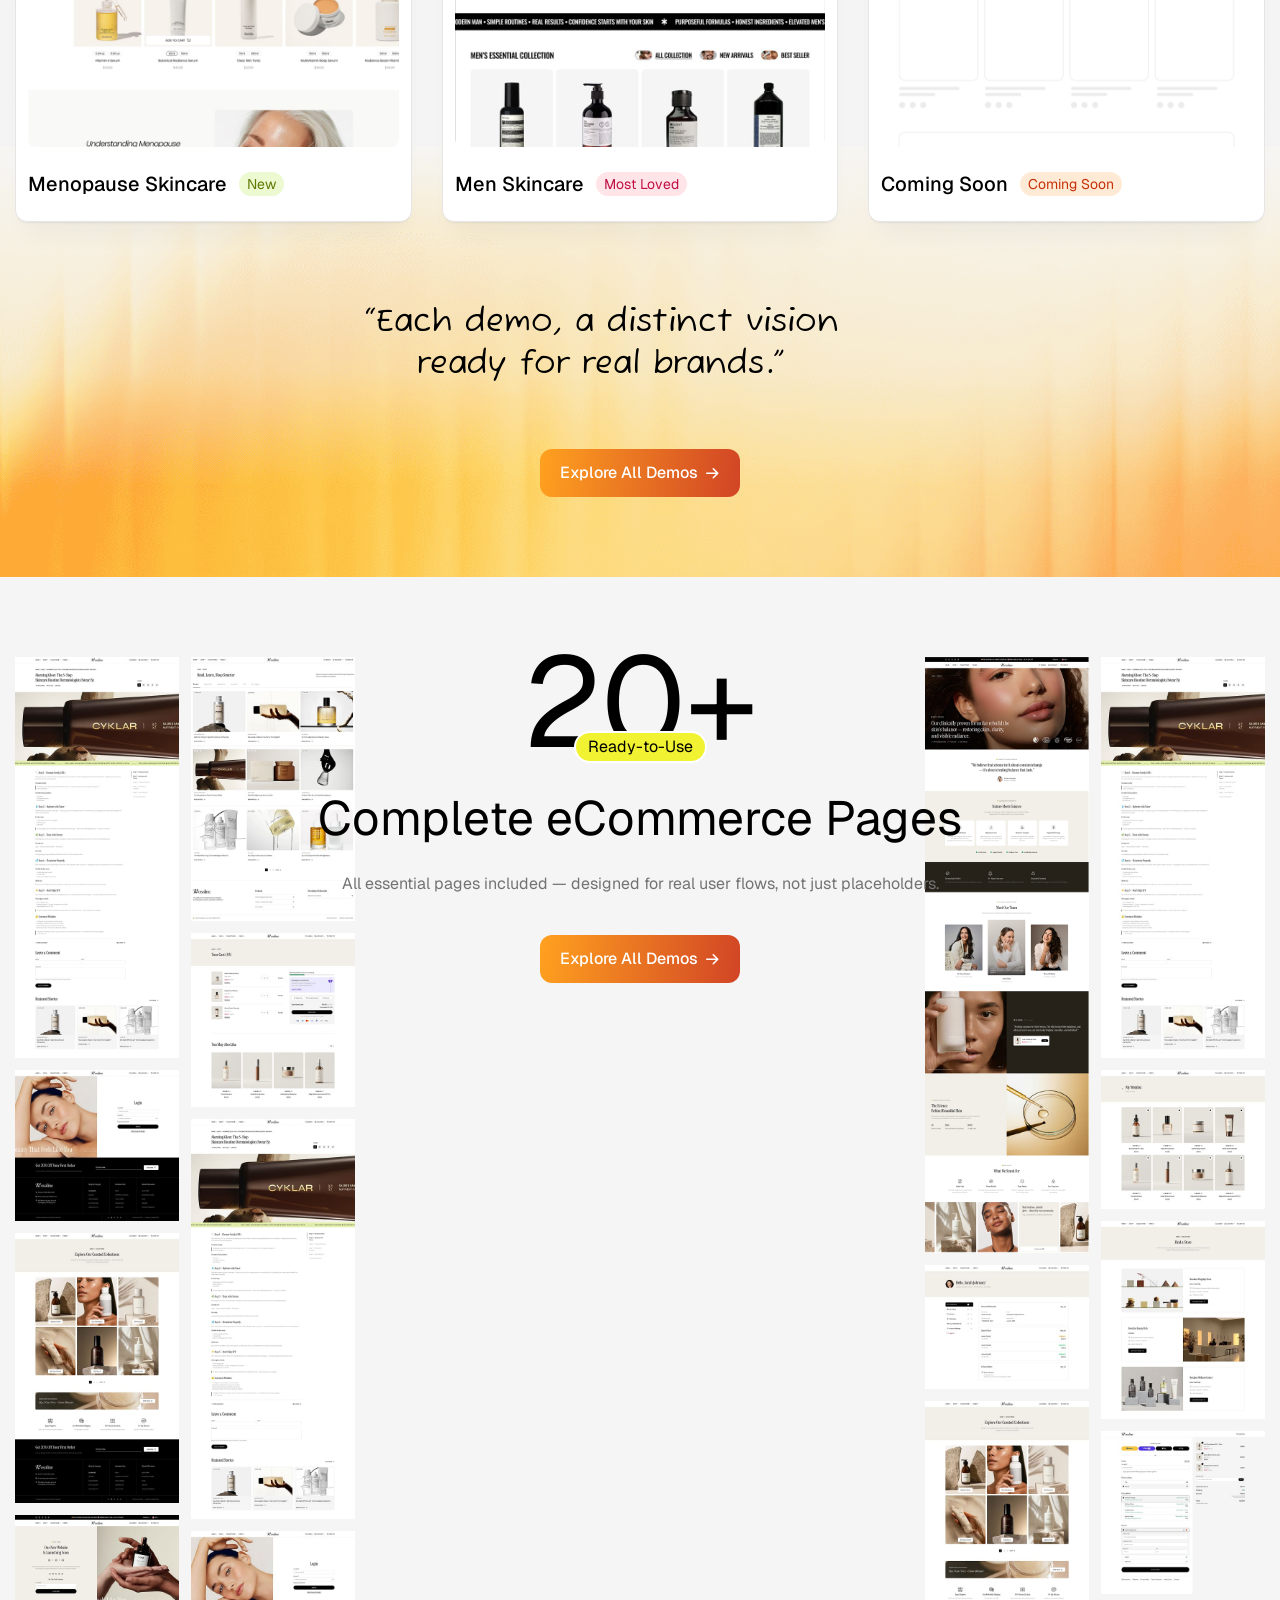
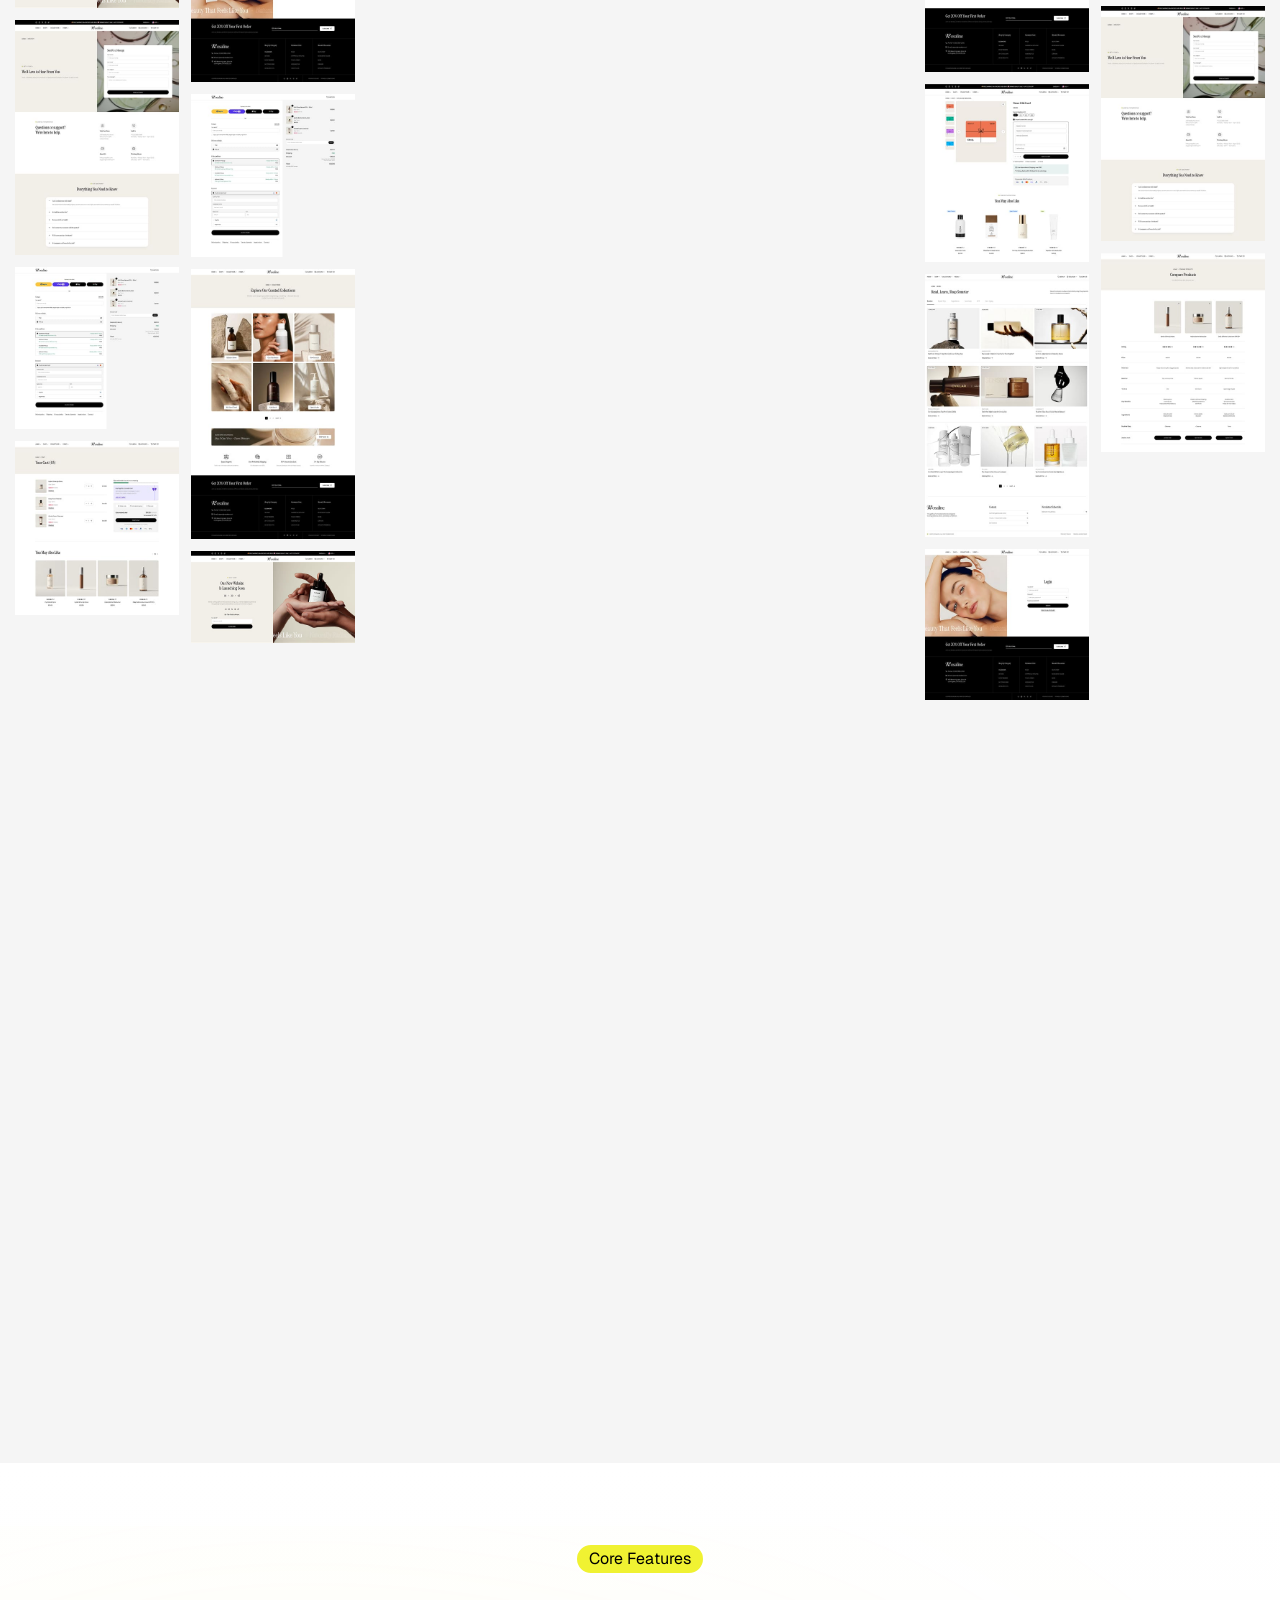
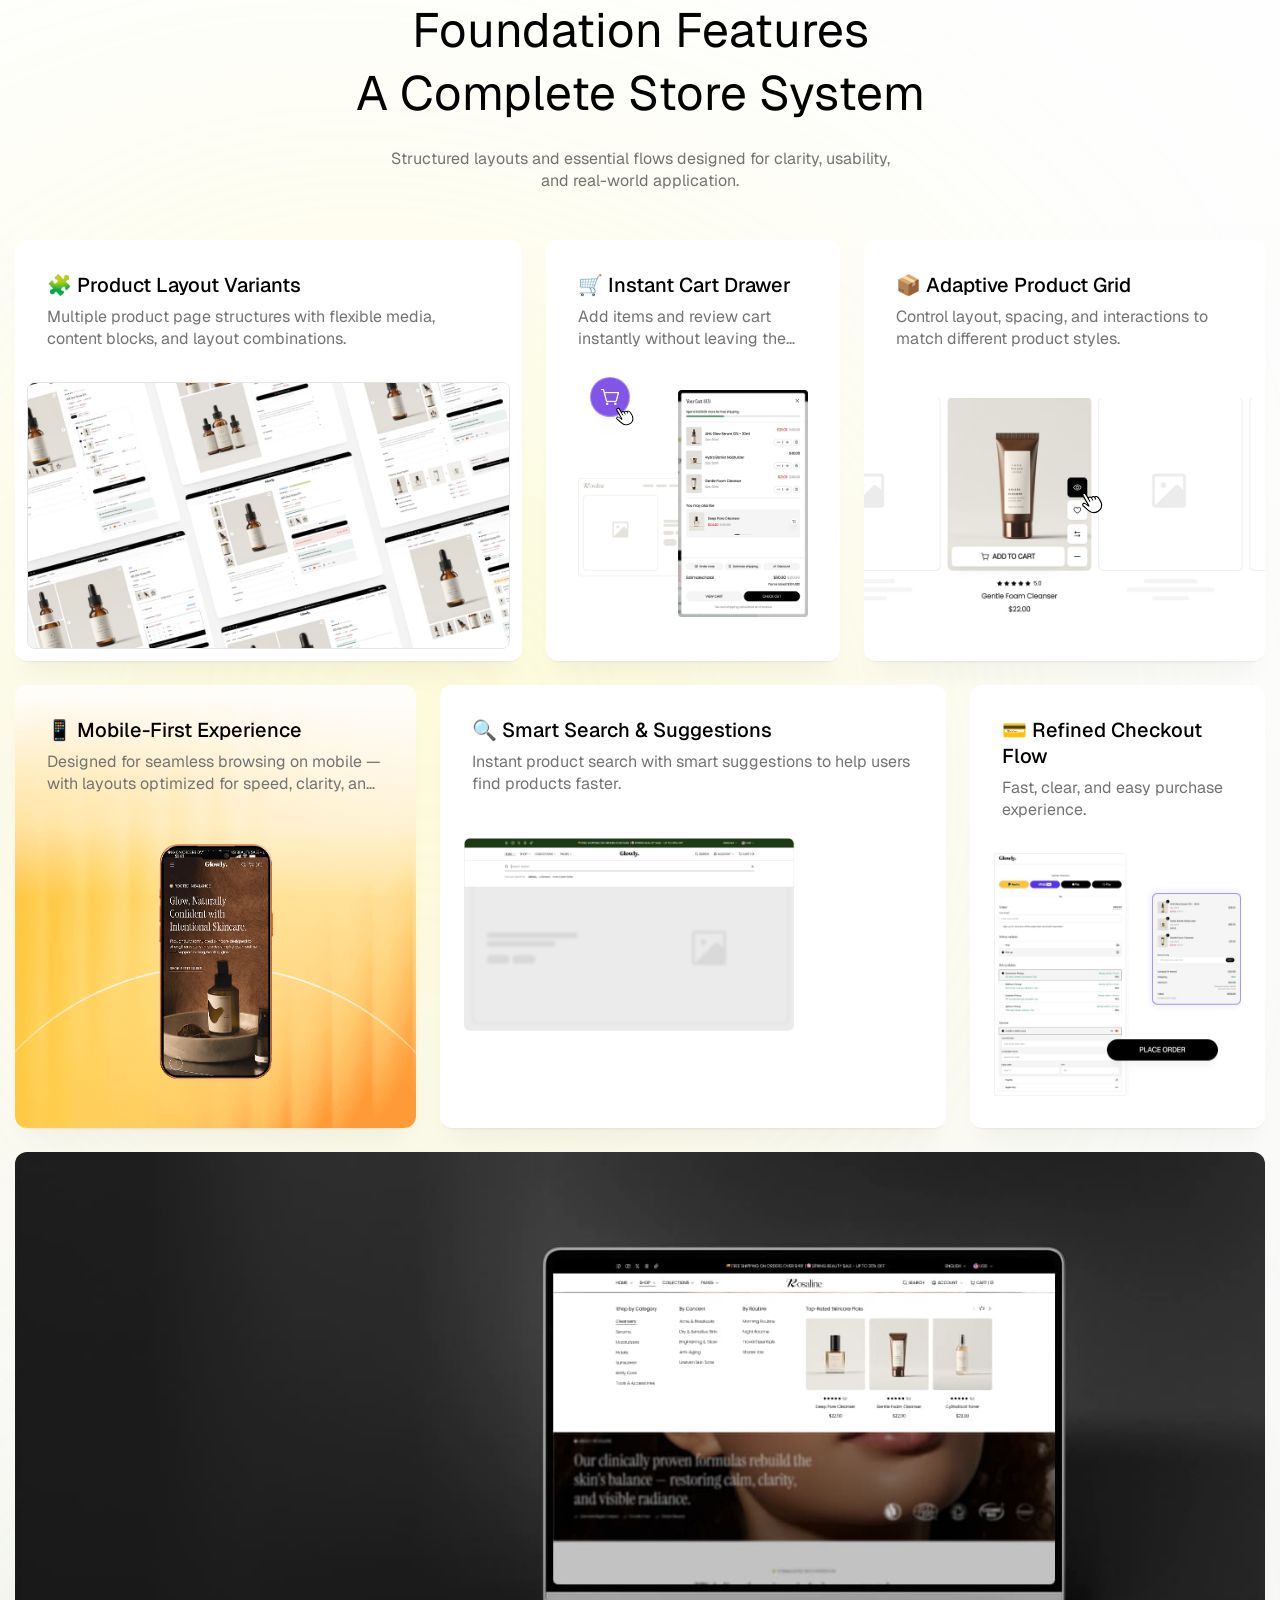
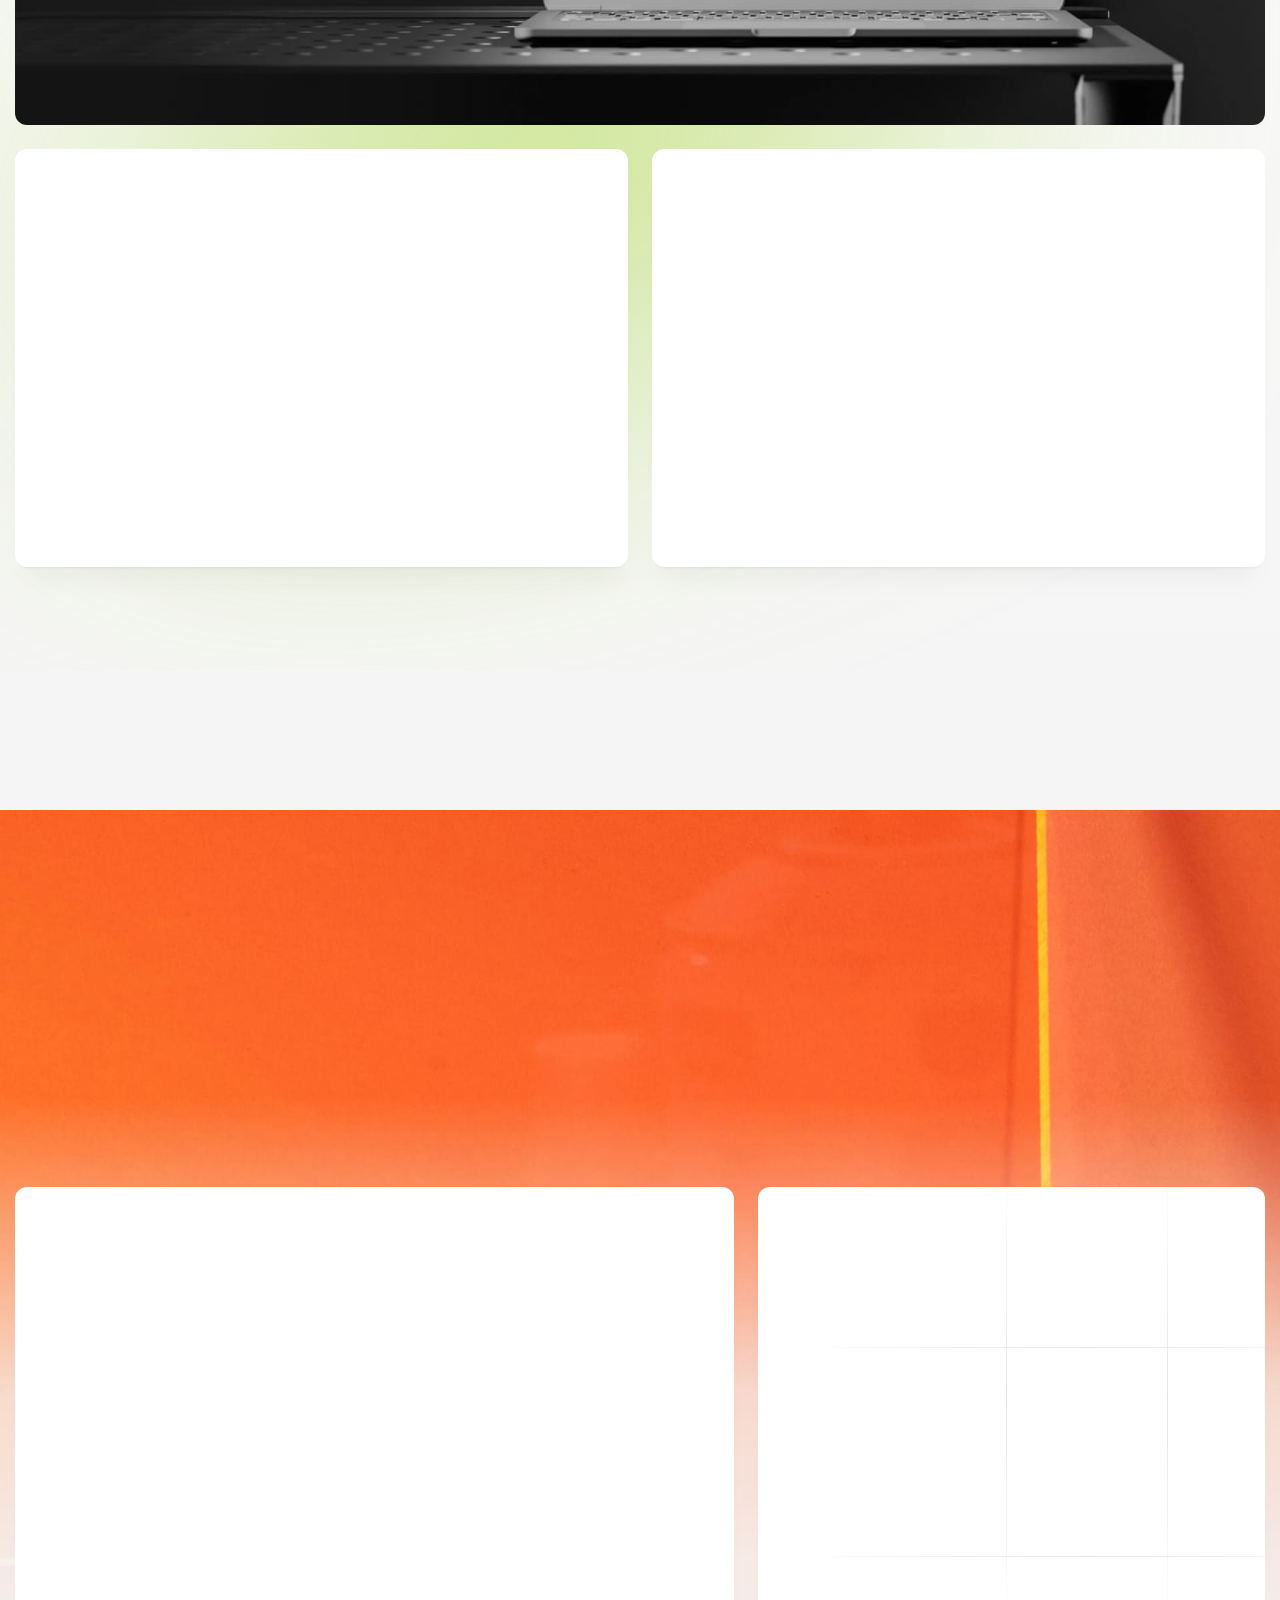
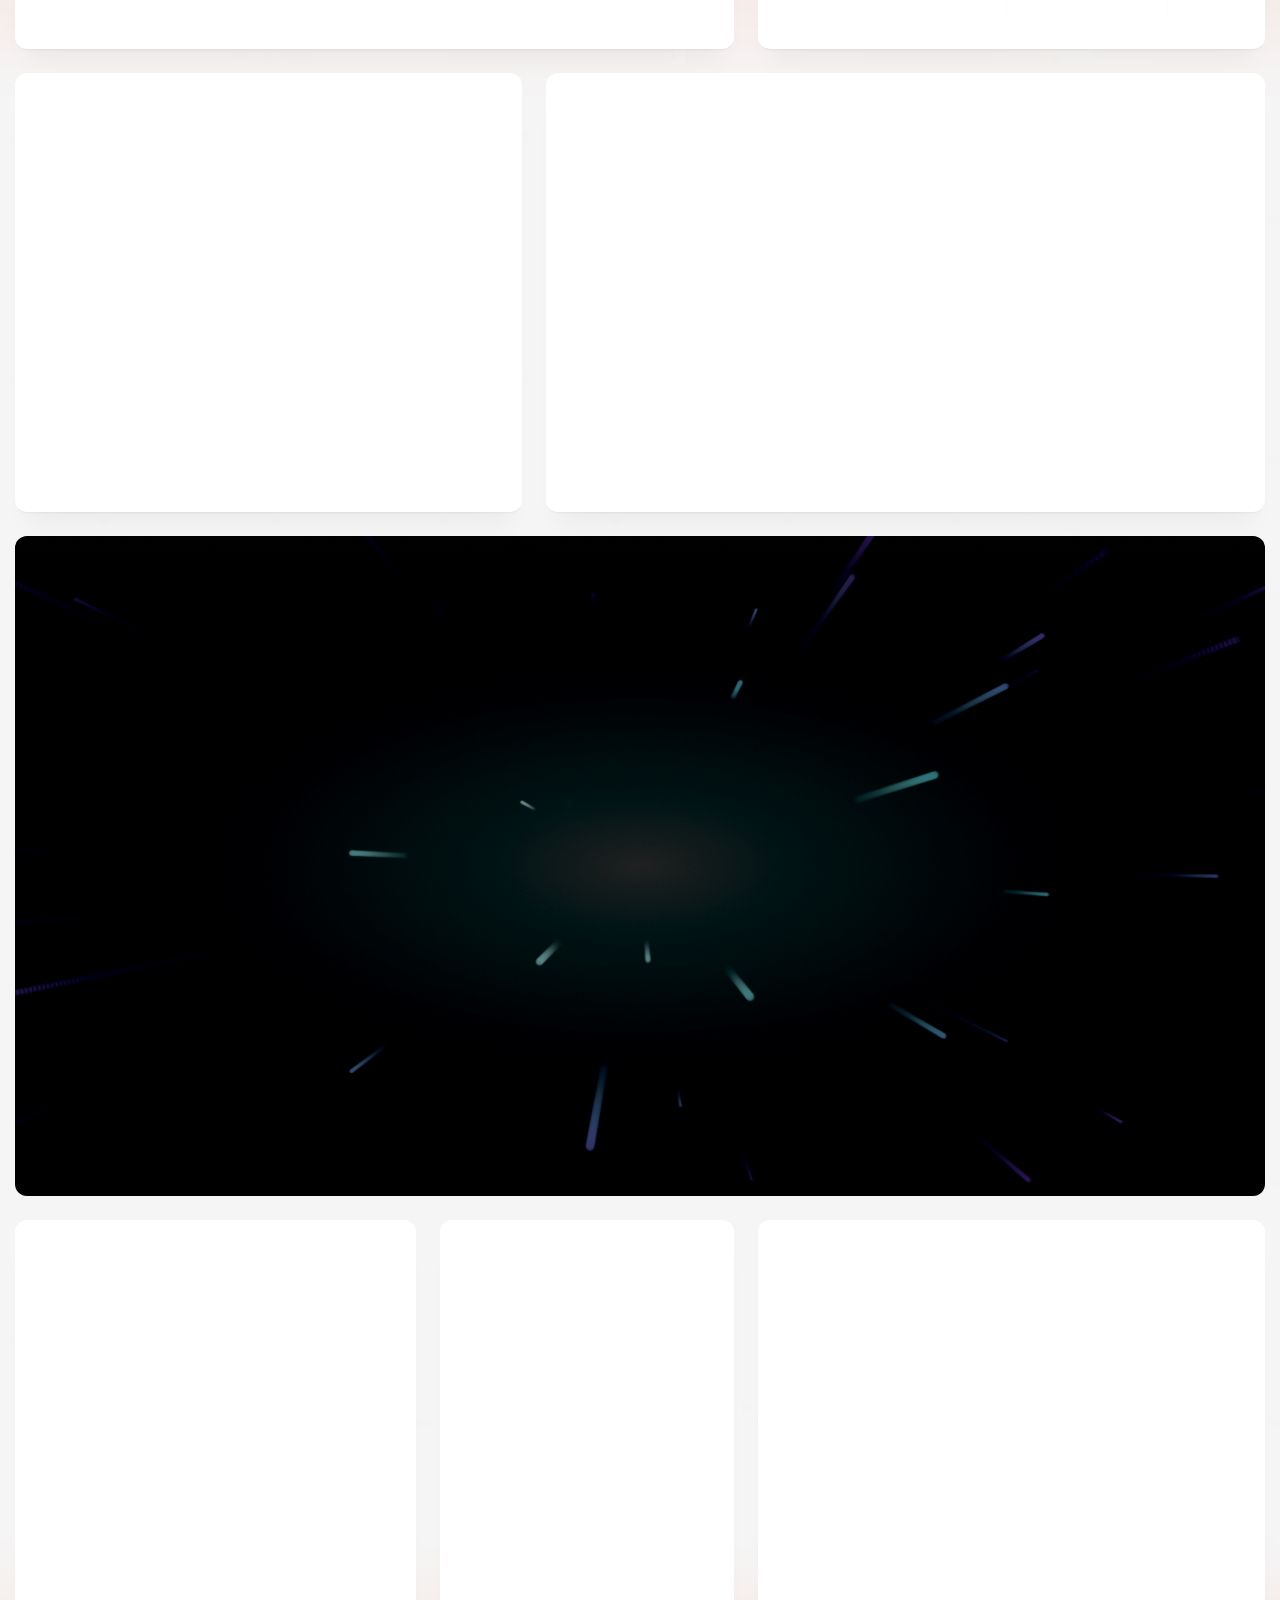
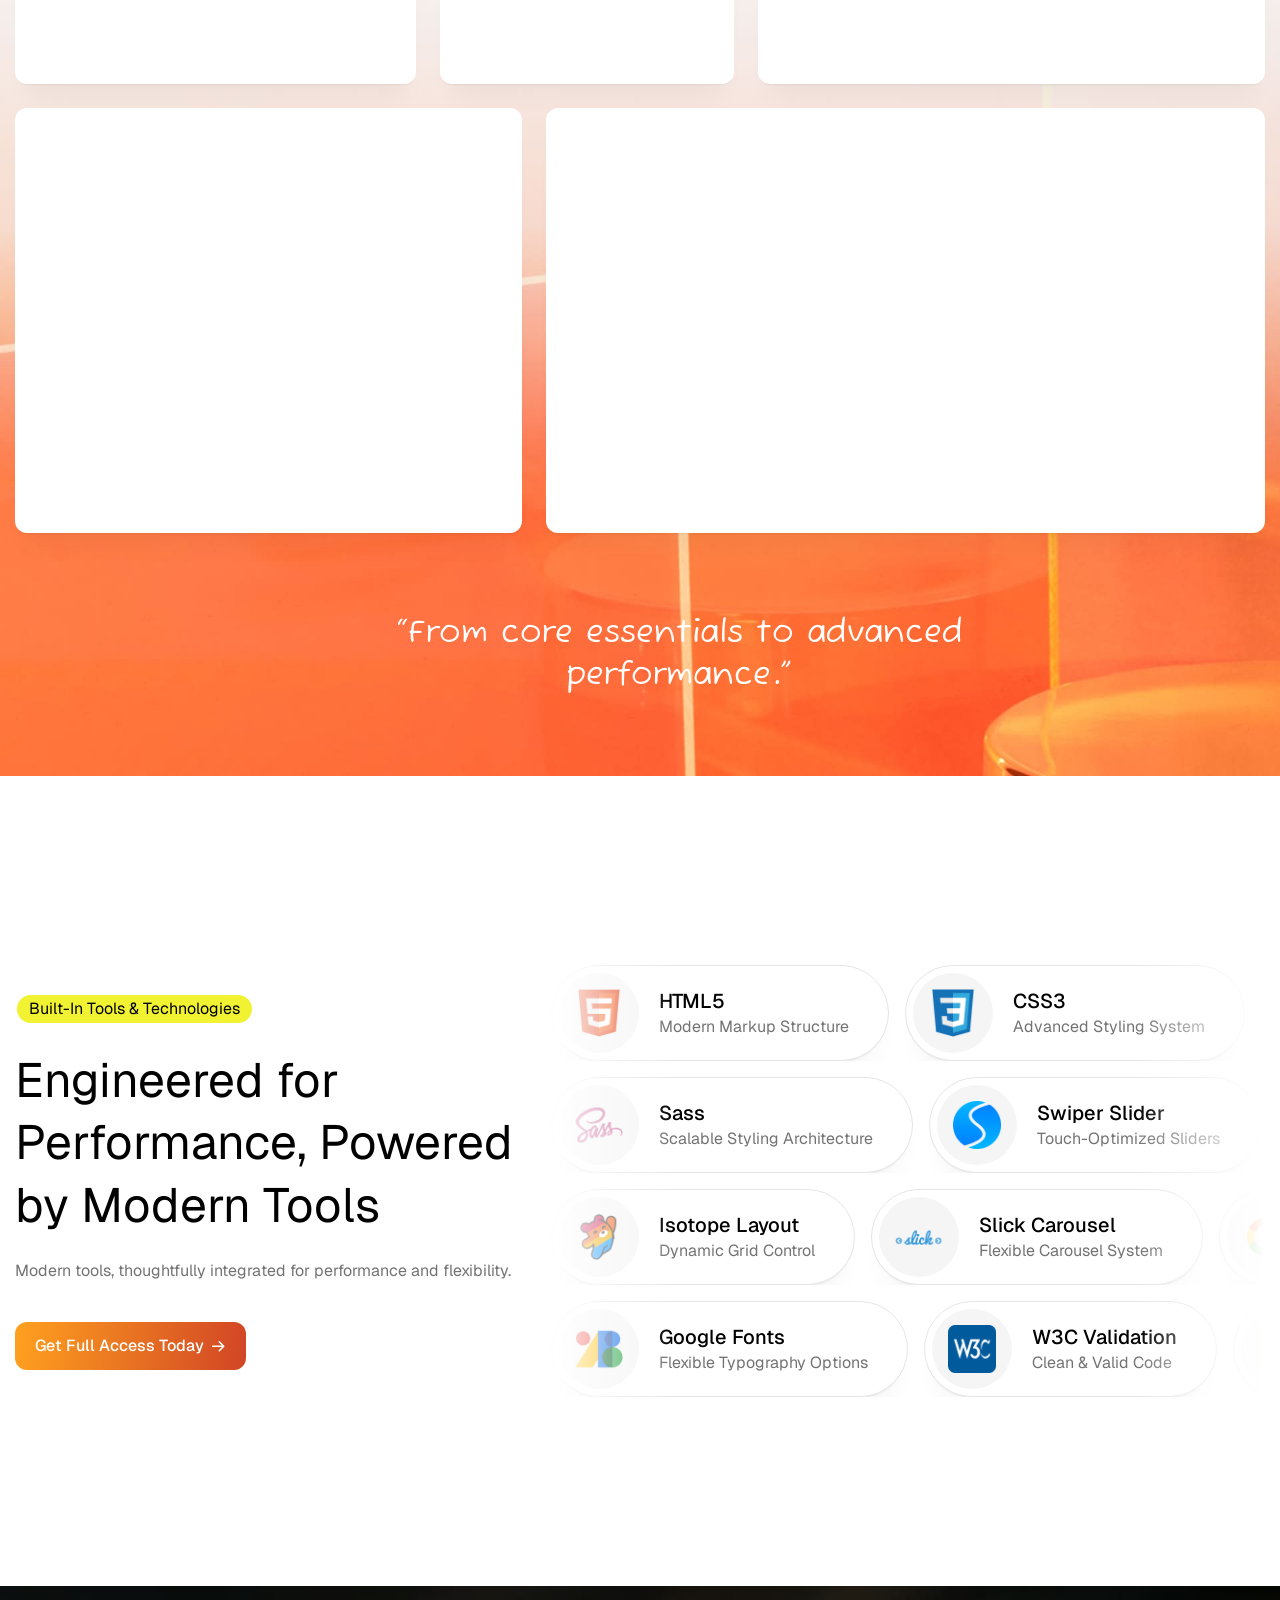
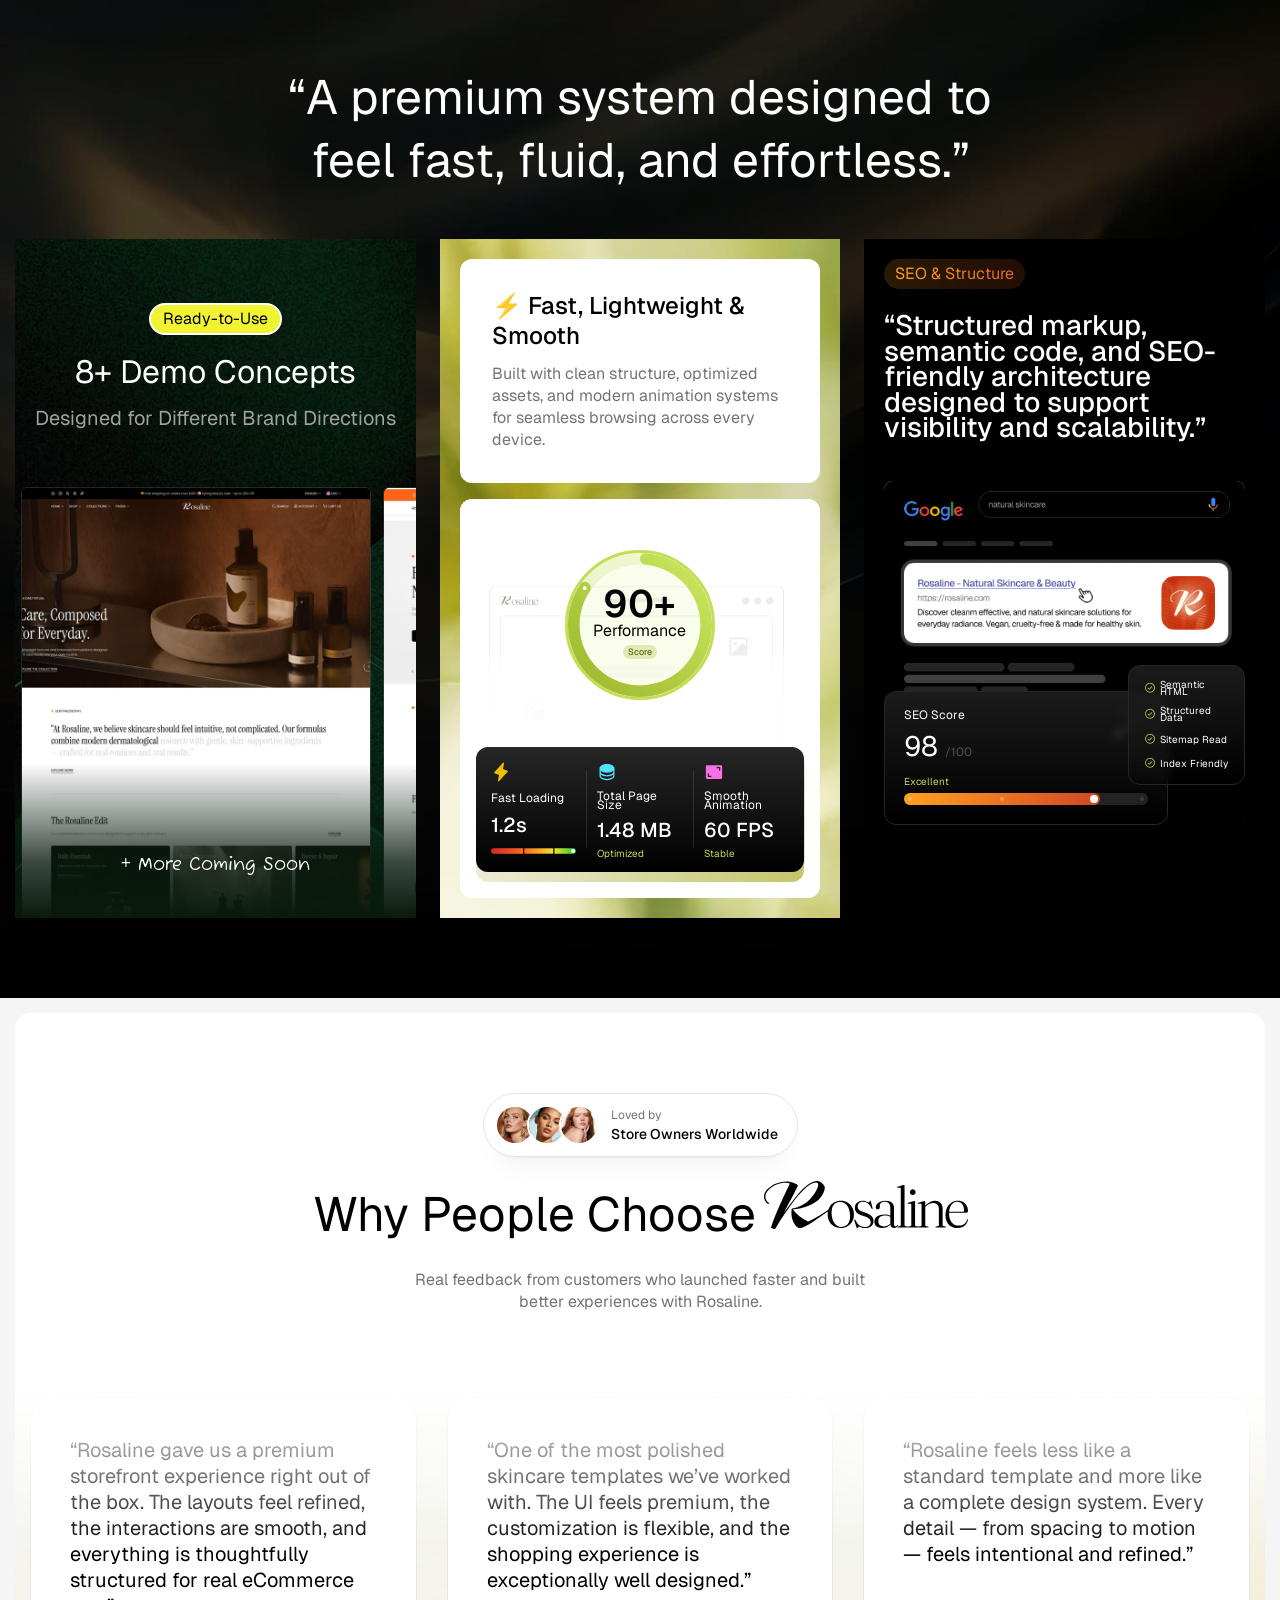
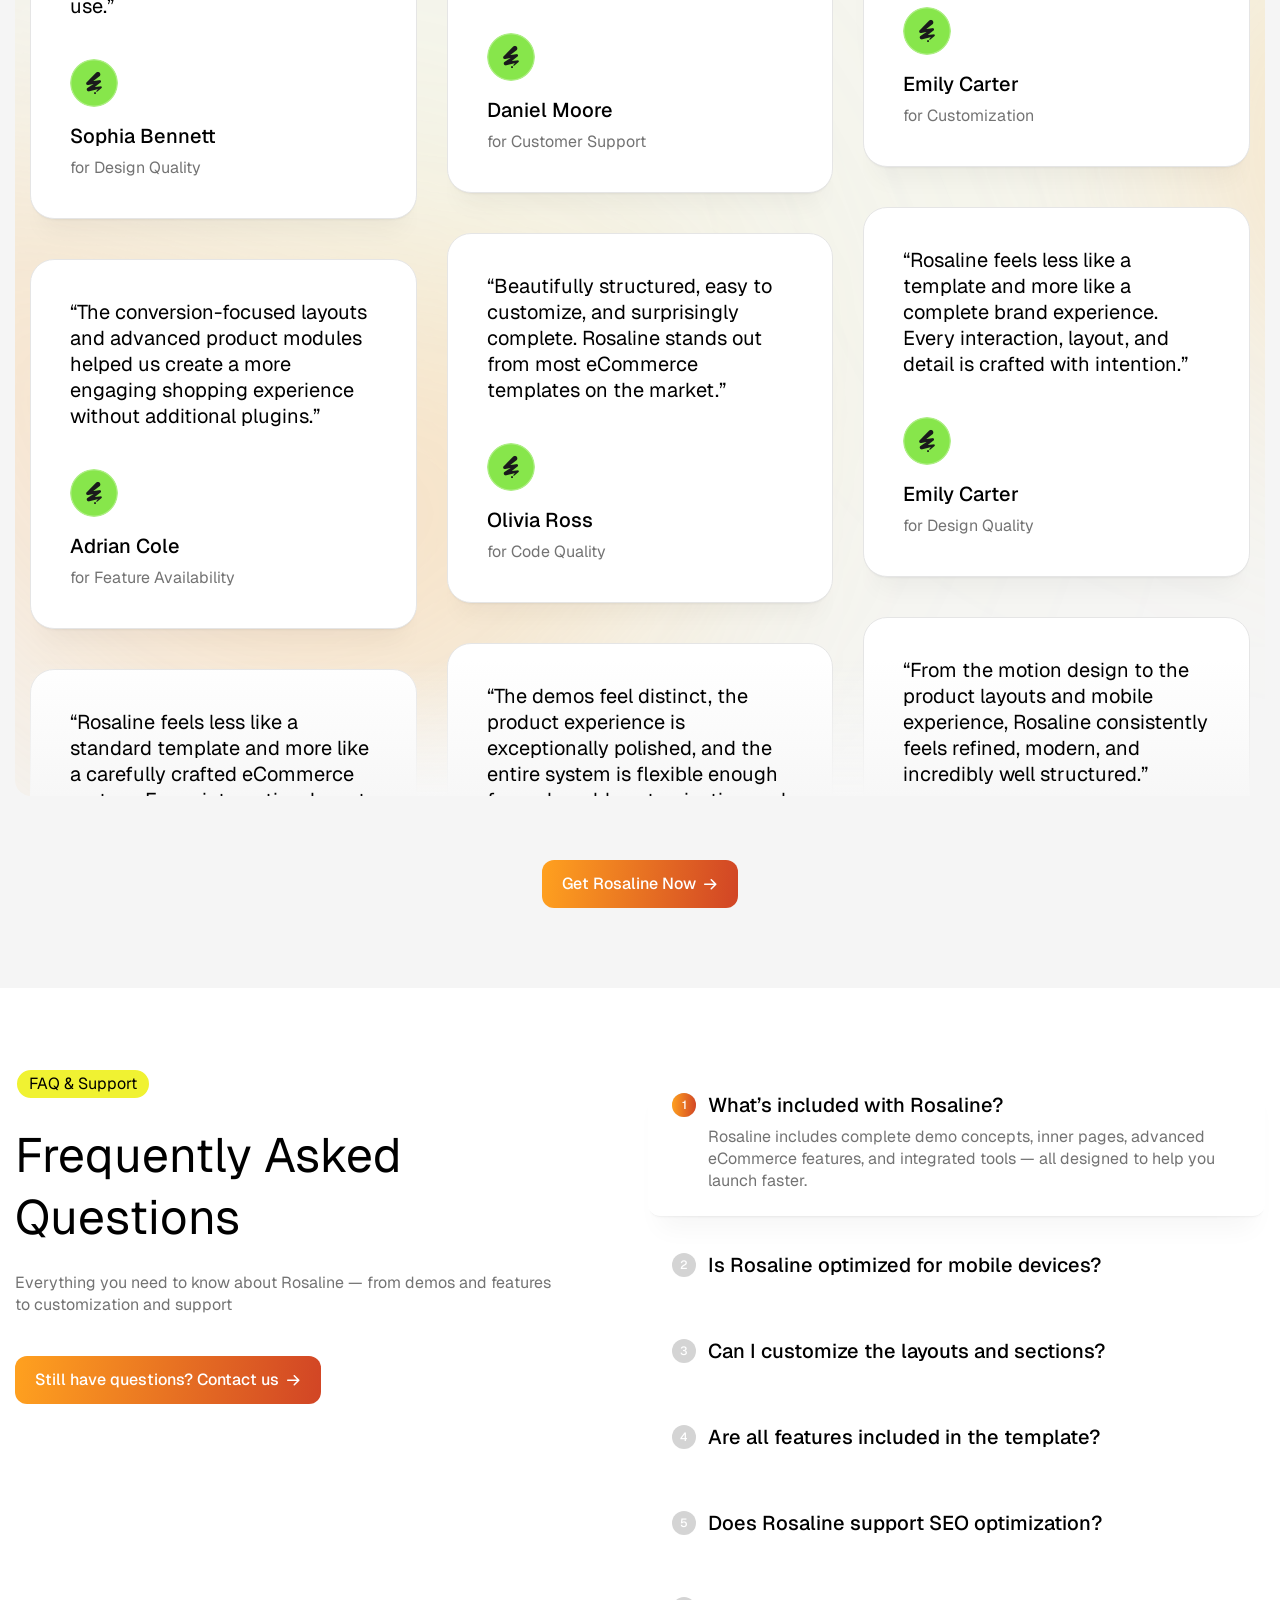
==== commit 9ef71fb6: "up" ====
--- a/index.html
+++ b/index.html
@@ -110,7 +110,7 @@
                                 <a href="https://themeforest.net/item/rosaline-beauty-cosmetic-ecommerce-html-template/63112017?s_rank=1"
                                     class="tf-btn-v2">
                                     <span class="text">
-                                        Buy Theme <span class="sm-d-none">Now - $12</span>
+                                        Buy Theme <span class="sm-d-none">Now - $8</span>
                                     </span>
                                 </a>
                                 <div class="box-btn-open-menu d-flex d-xl-none">
@@ -2773,7 +2773,7 @@
                                             src="assets/images/landing/item/r-logo.svg" alt="Image">
                                     </div>
                                     <span class="text">
-                                        Purchase Rosaline - $12
+                                        Purchase Rosaline - $8
                                     </span>
                                 </a>
                                 <a href="#Demos" class="tf-btn-icon fw-medium text-white">
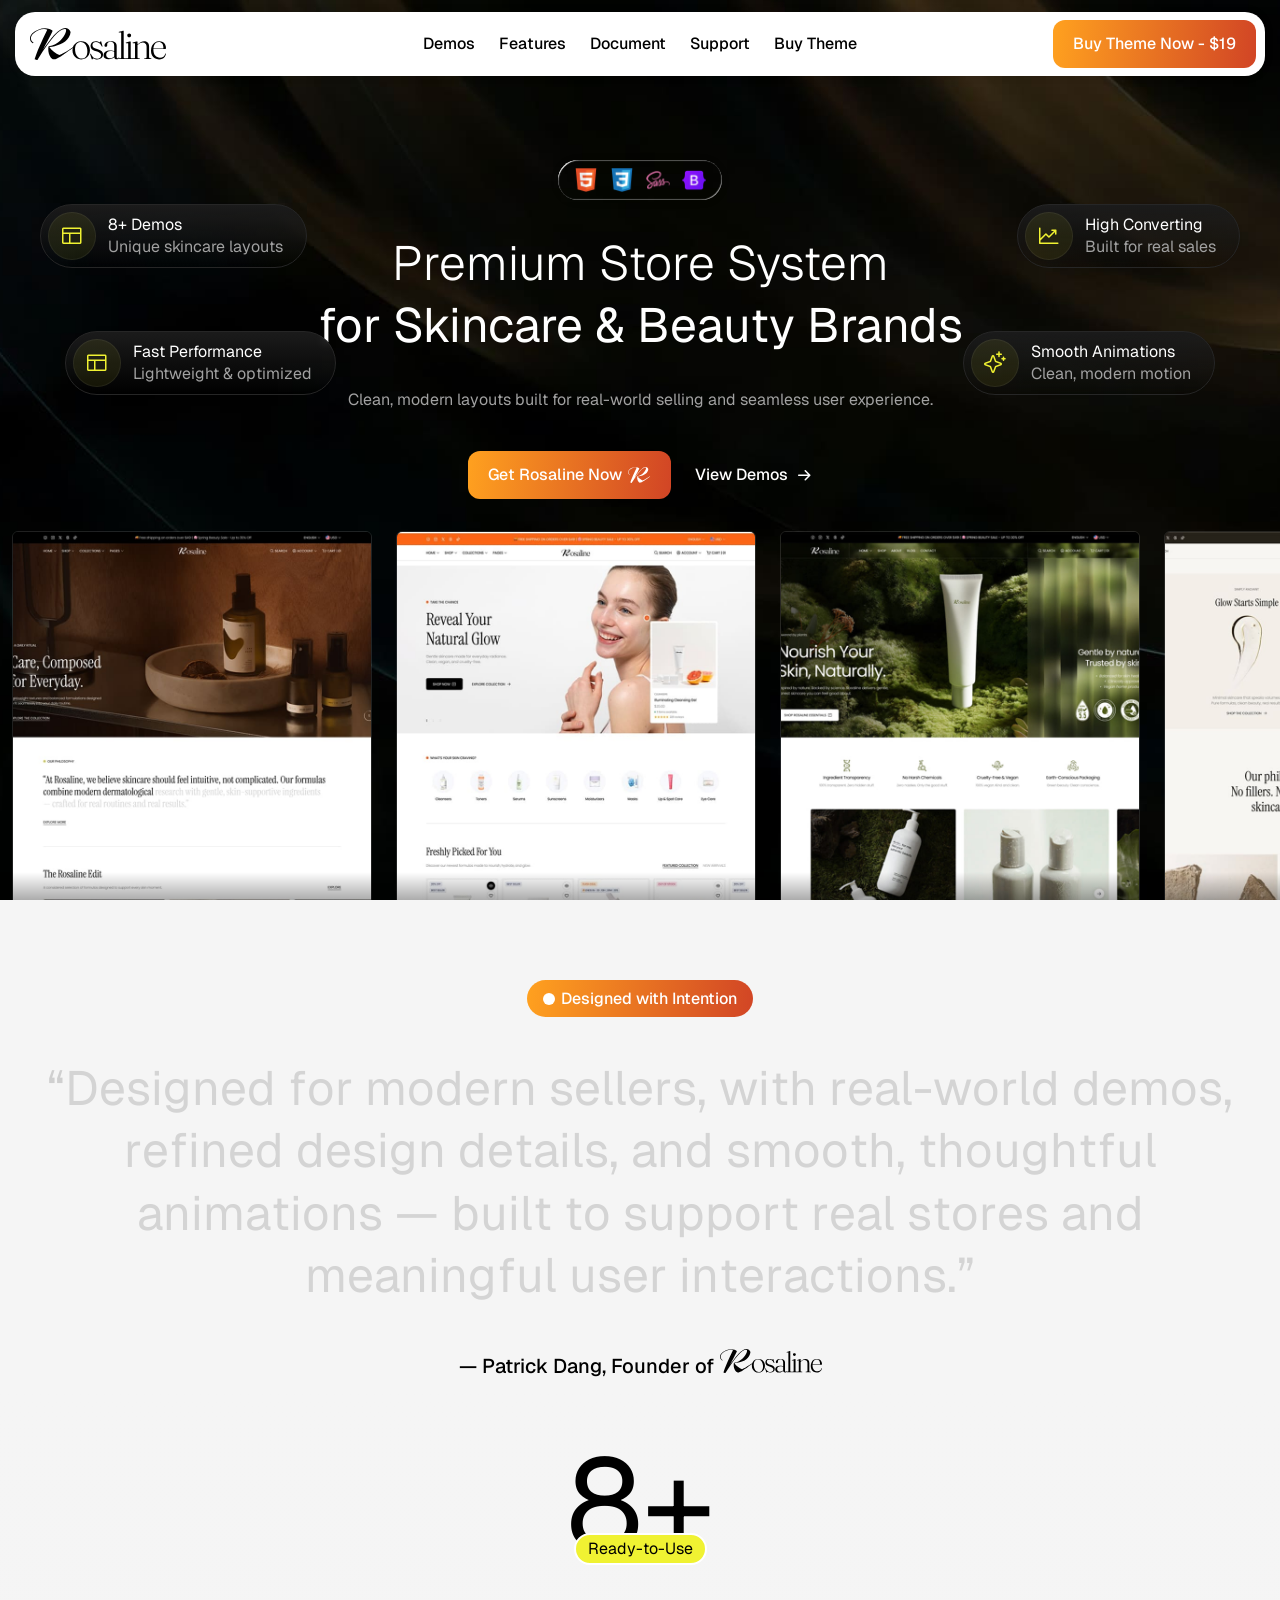
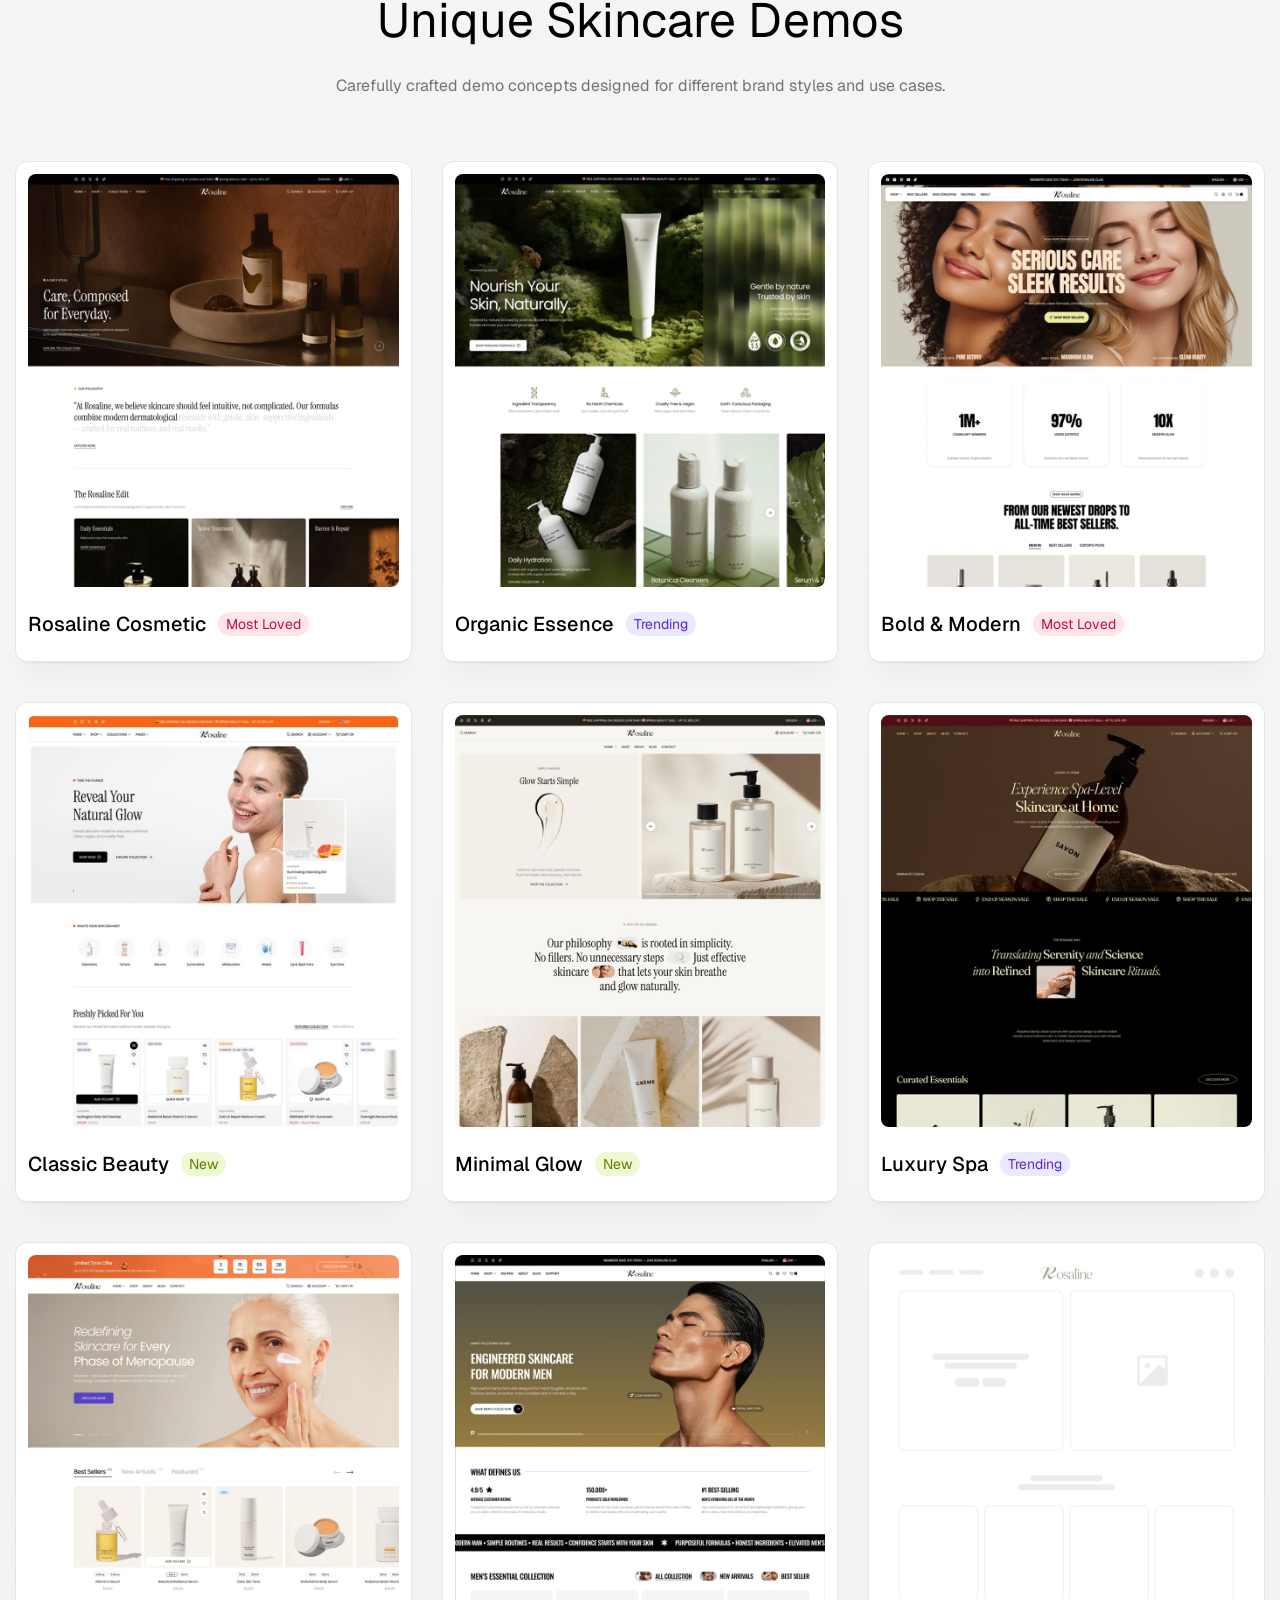
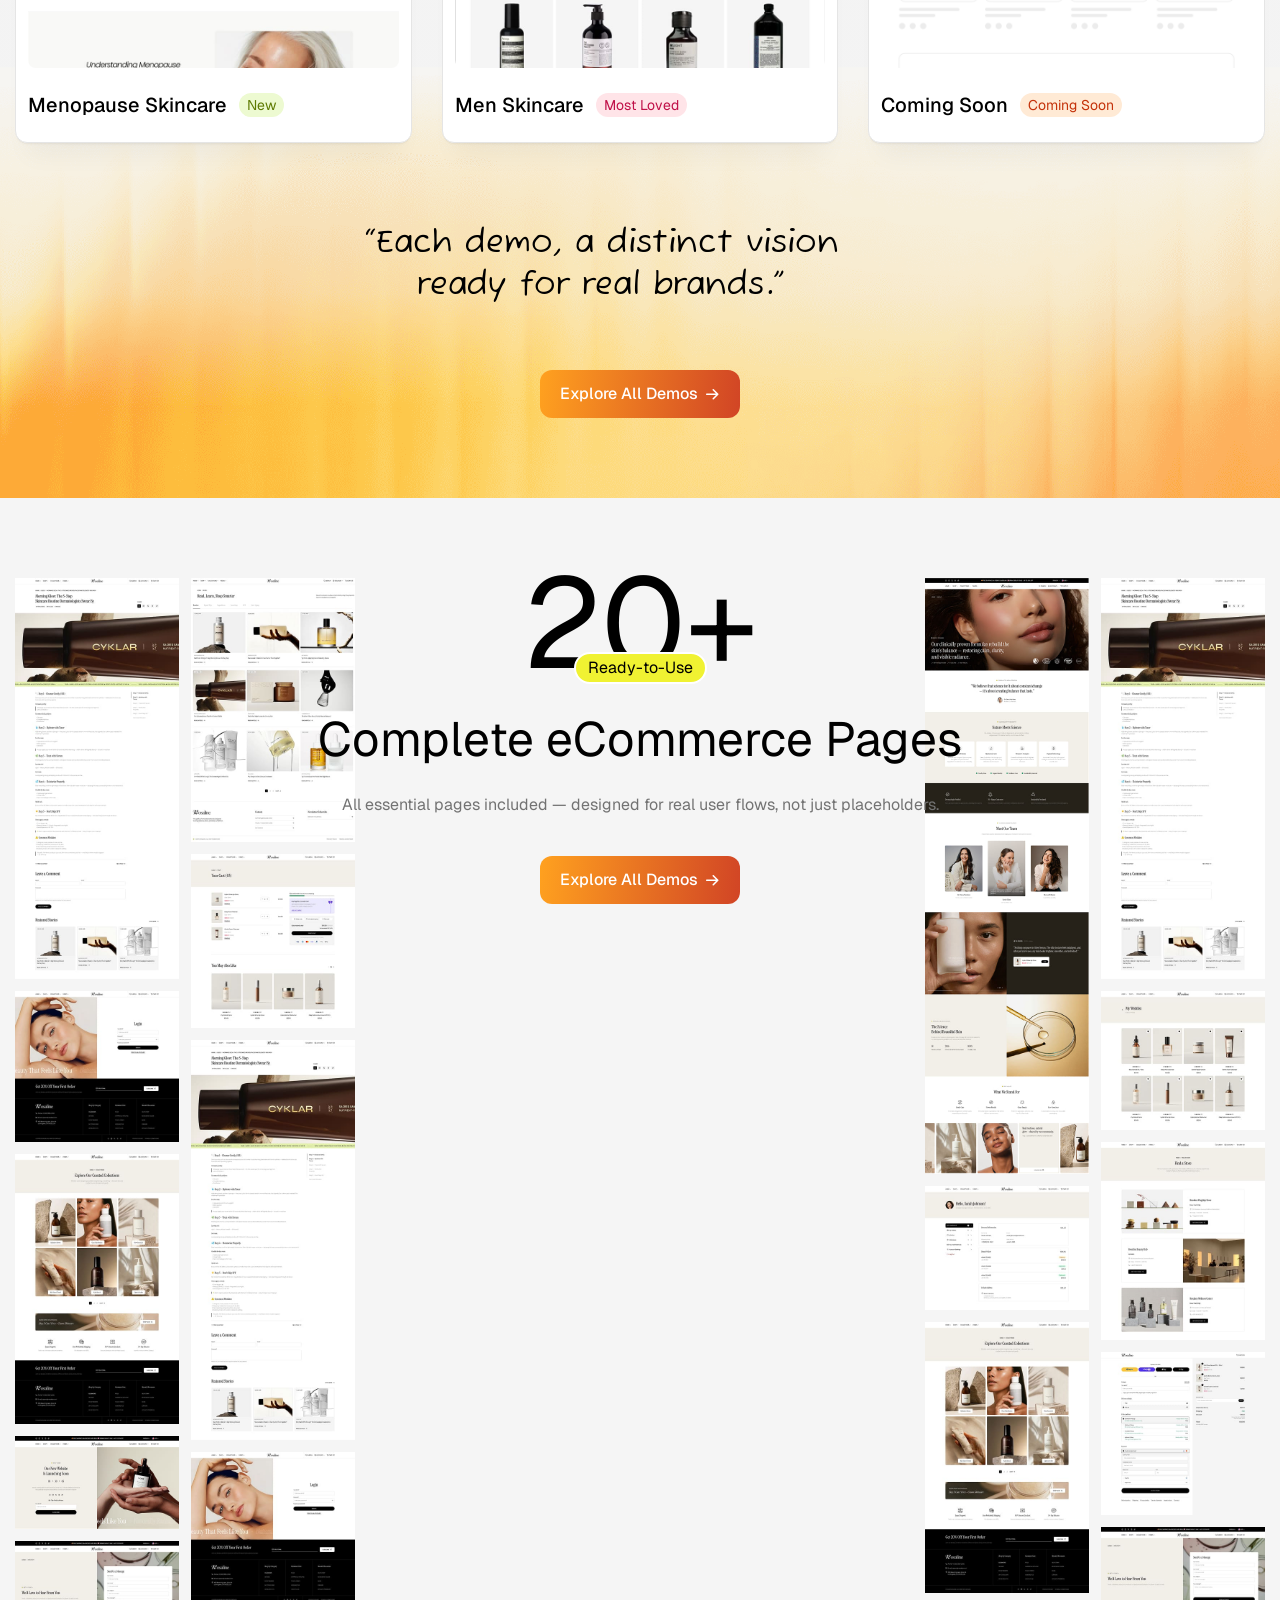
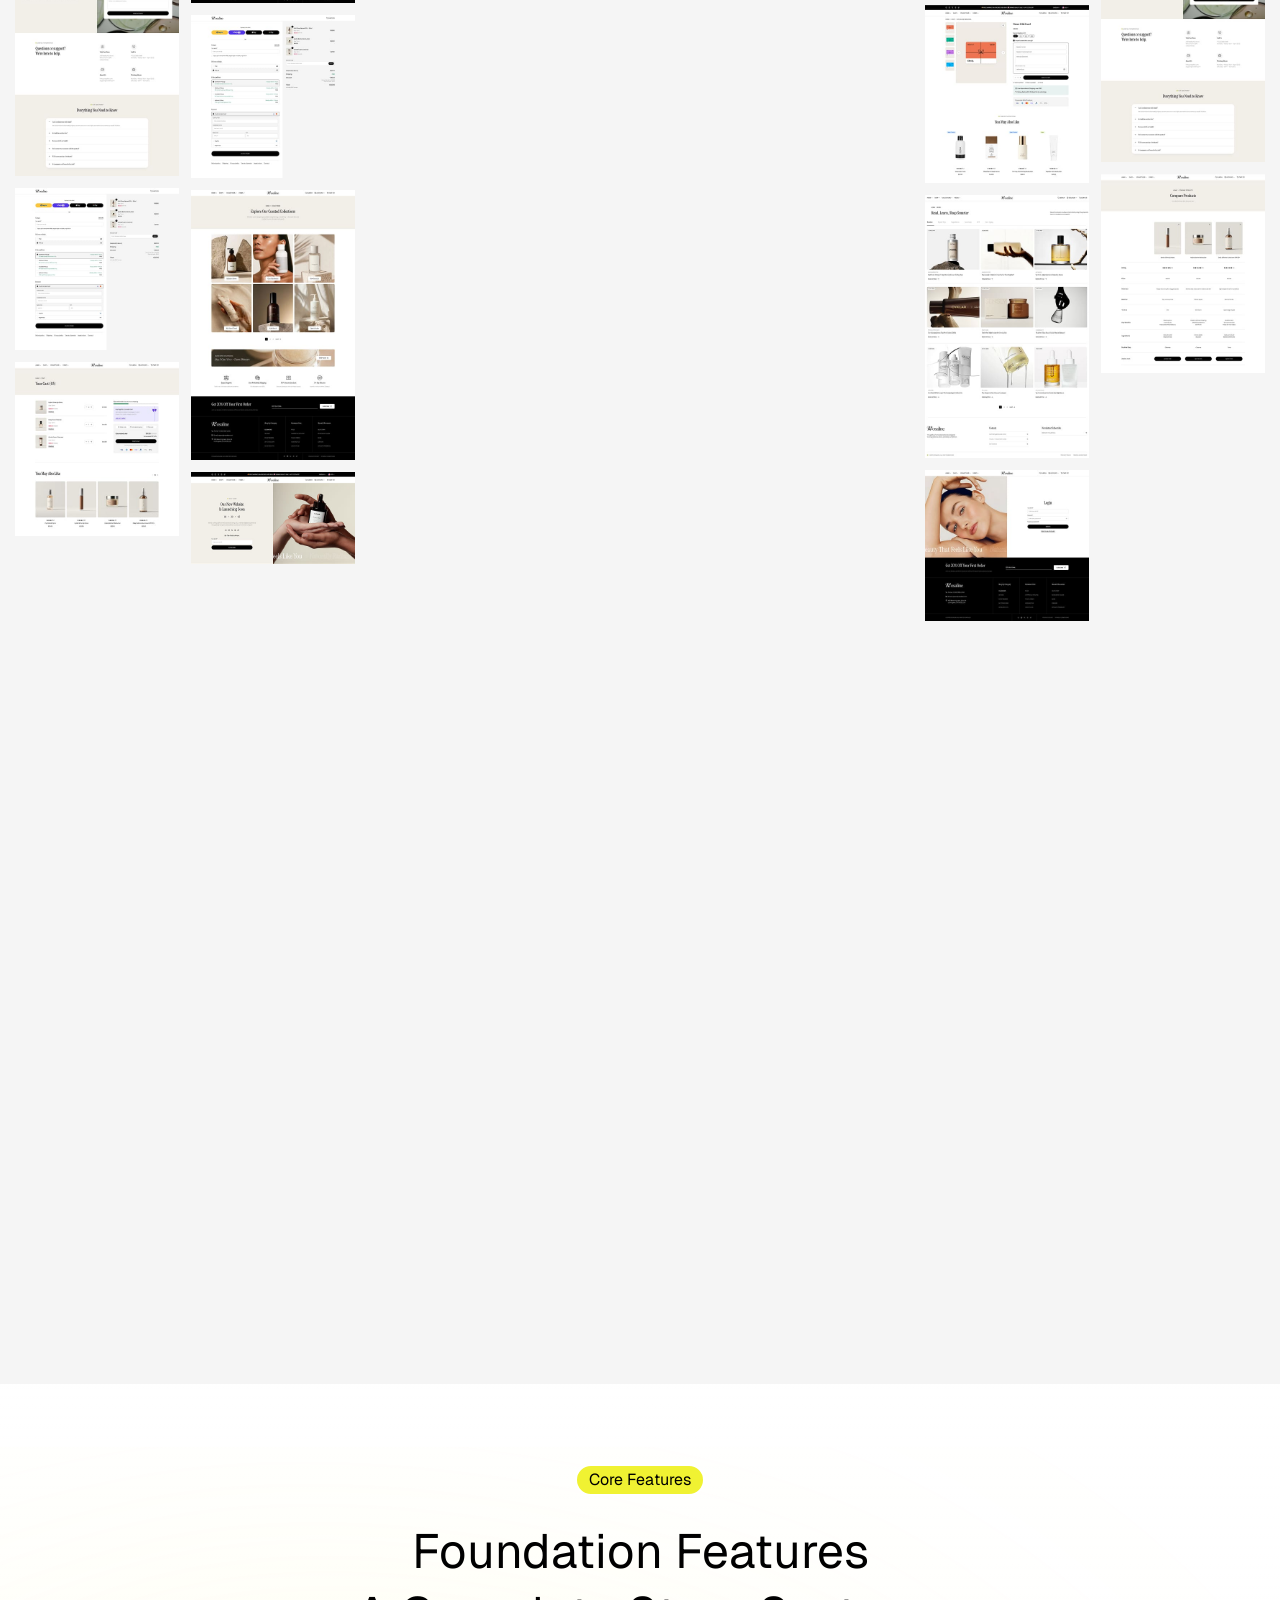
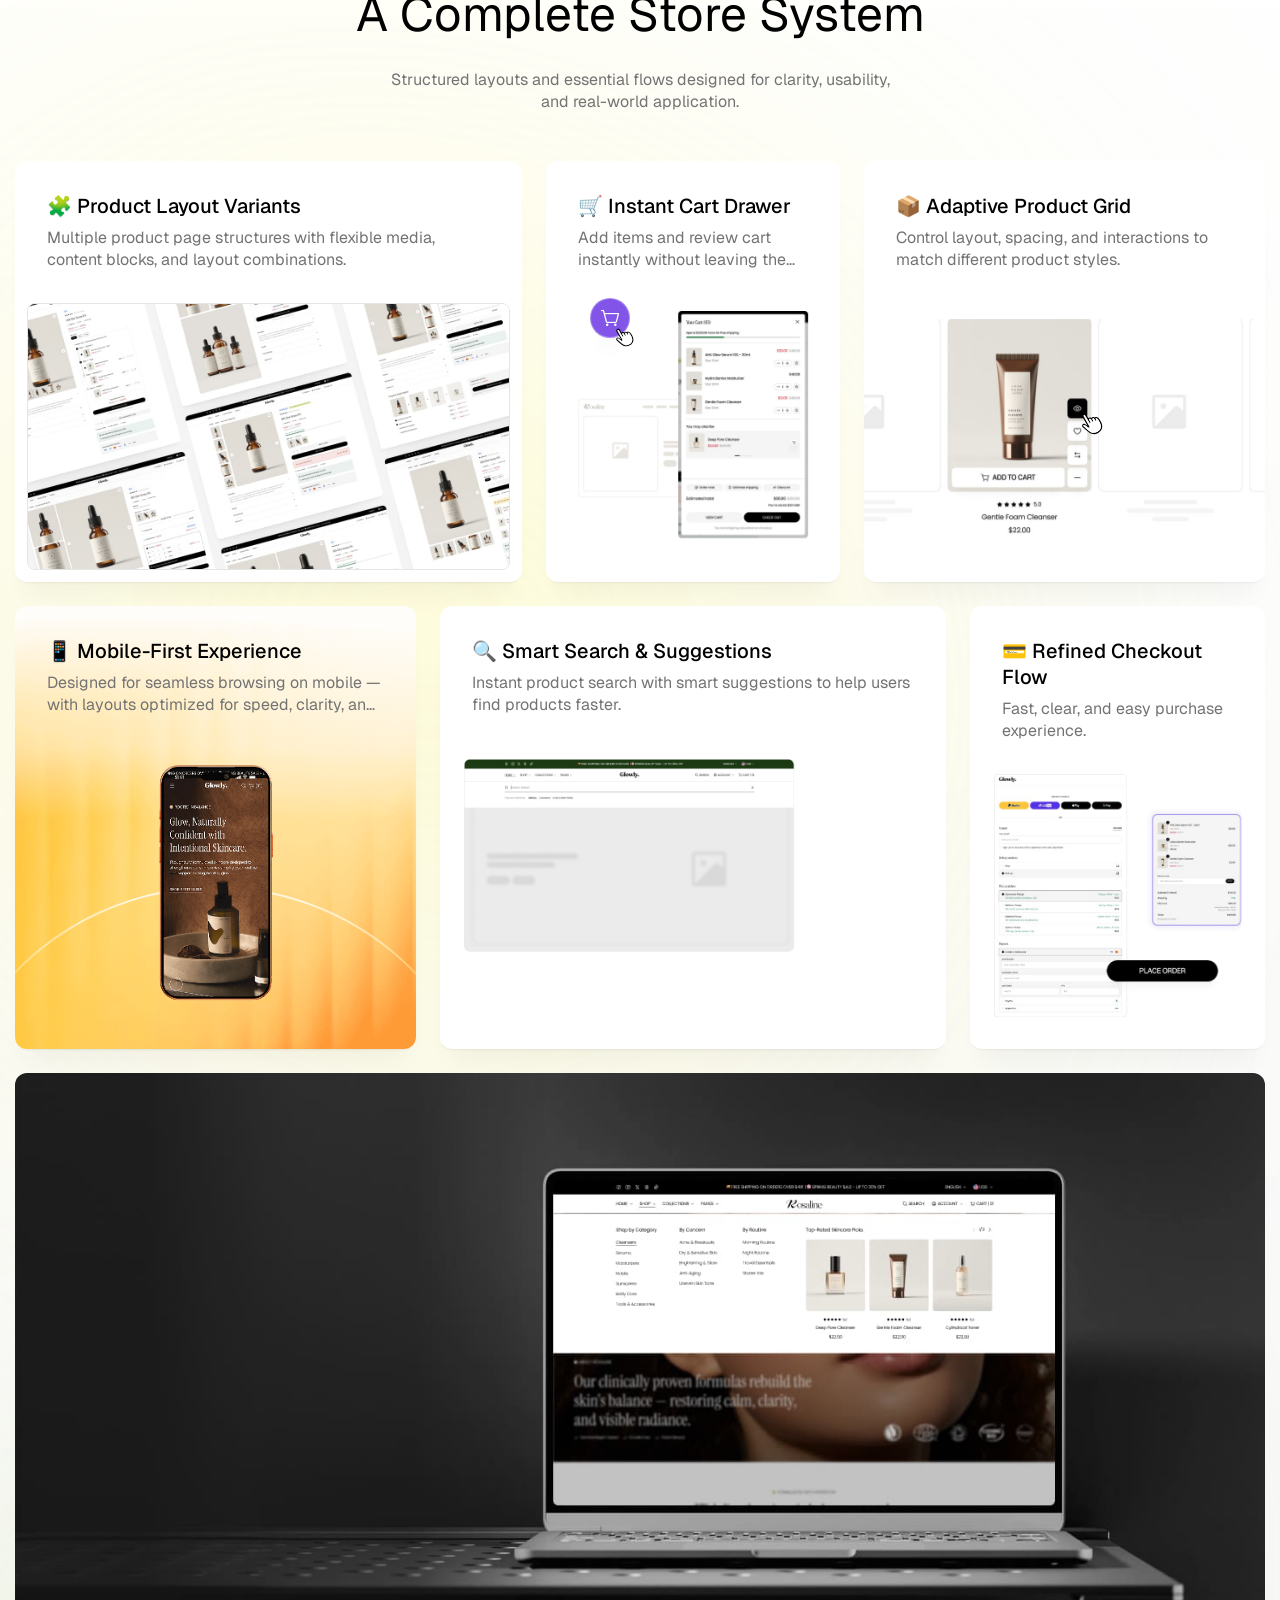
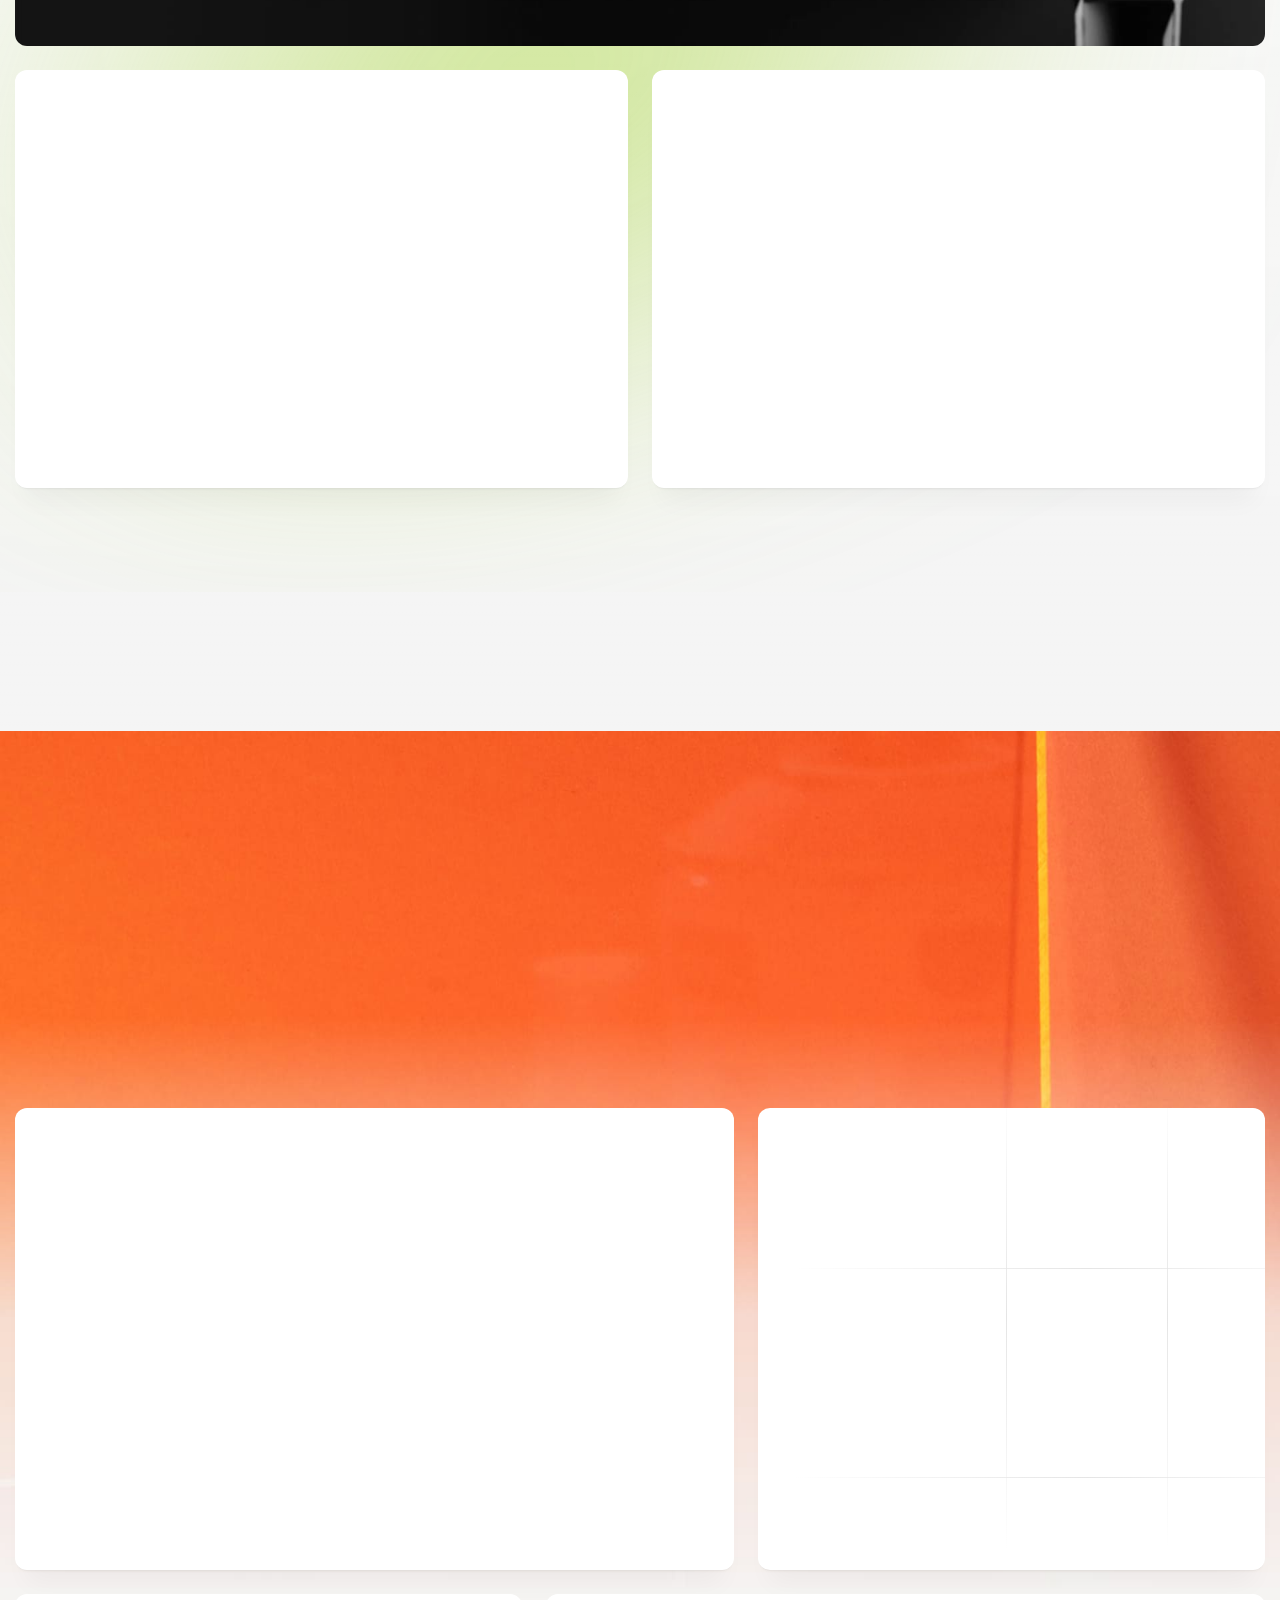
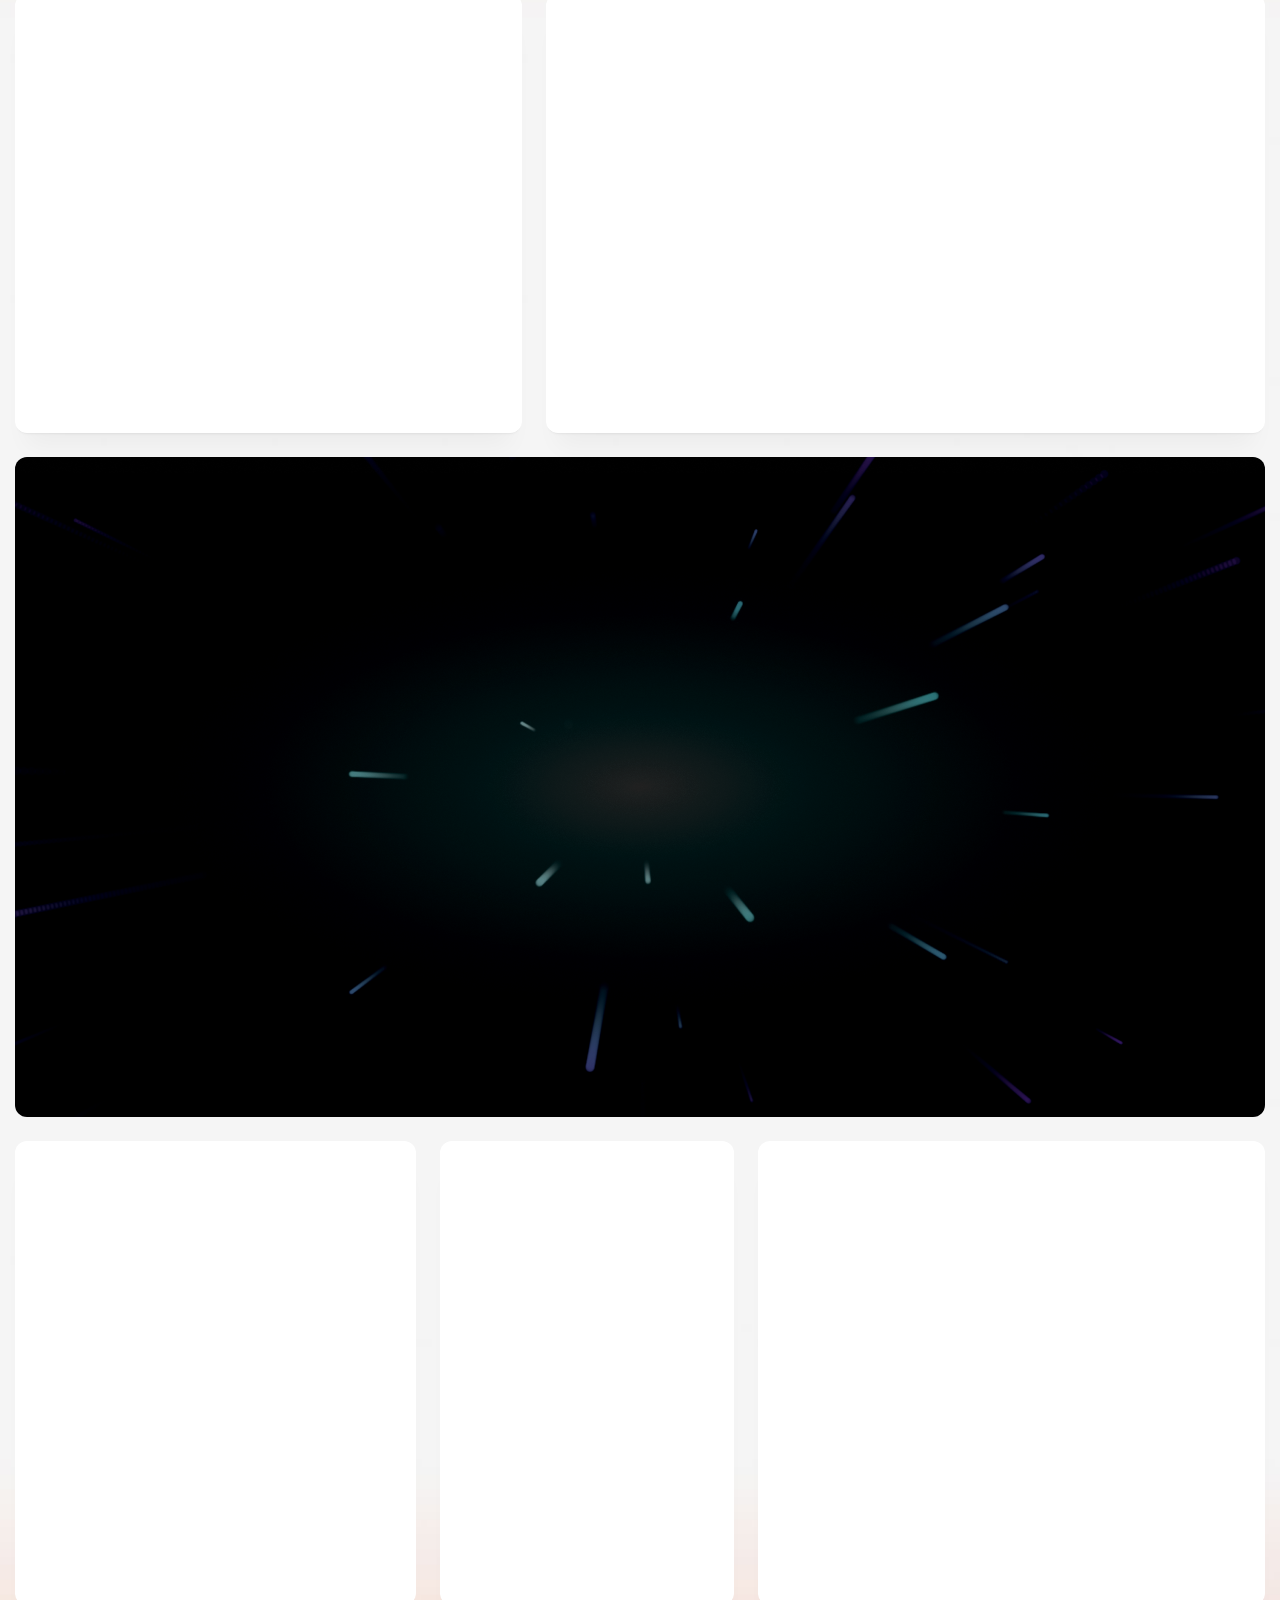
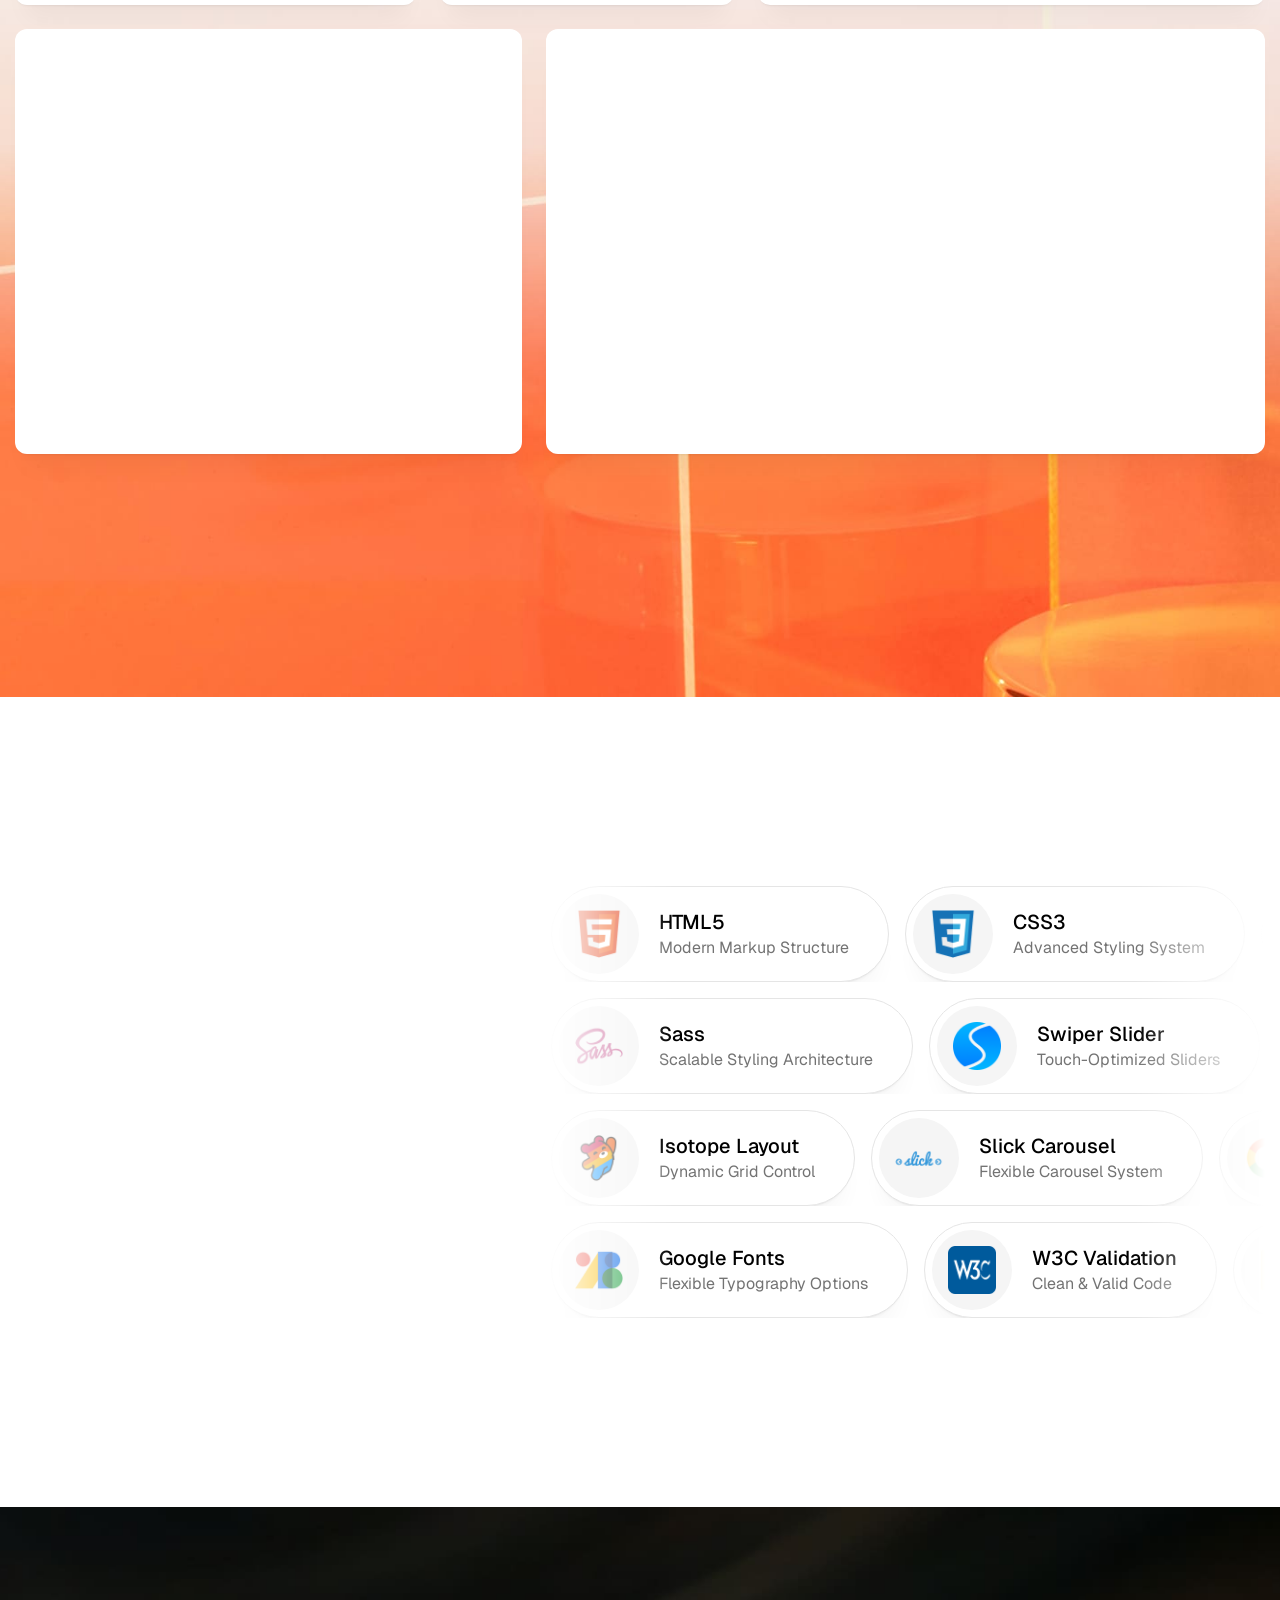
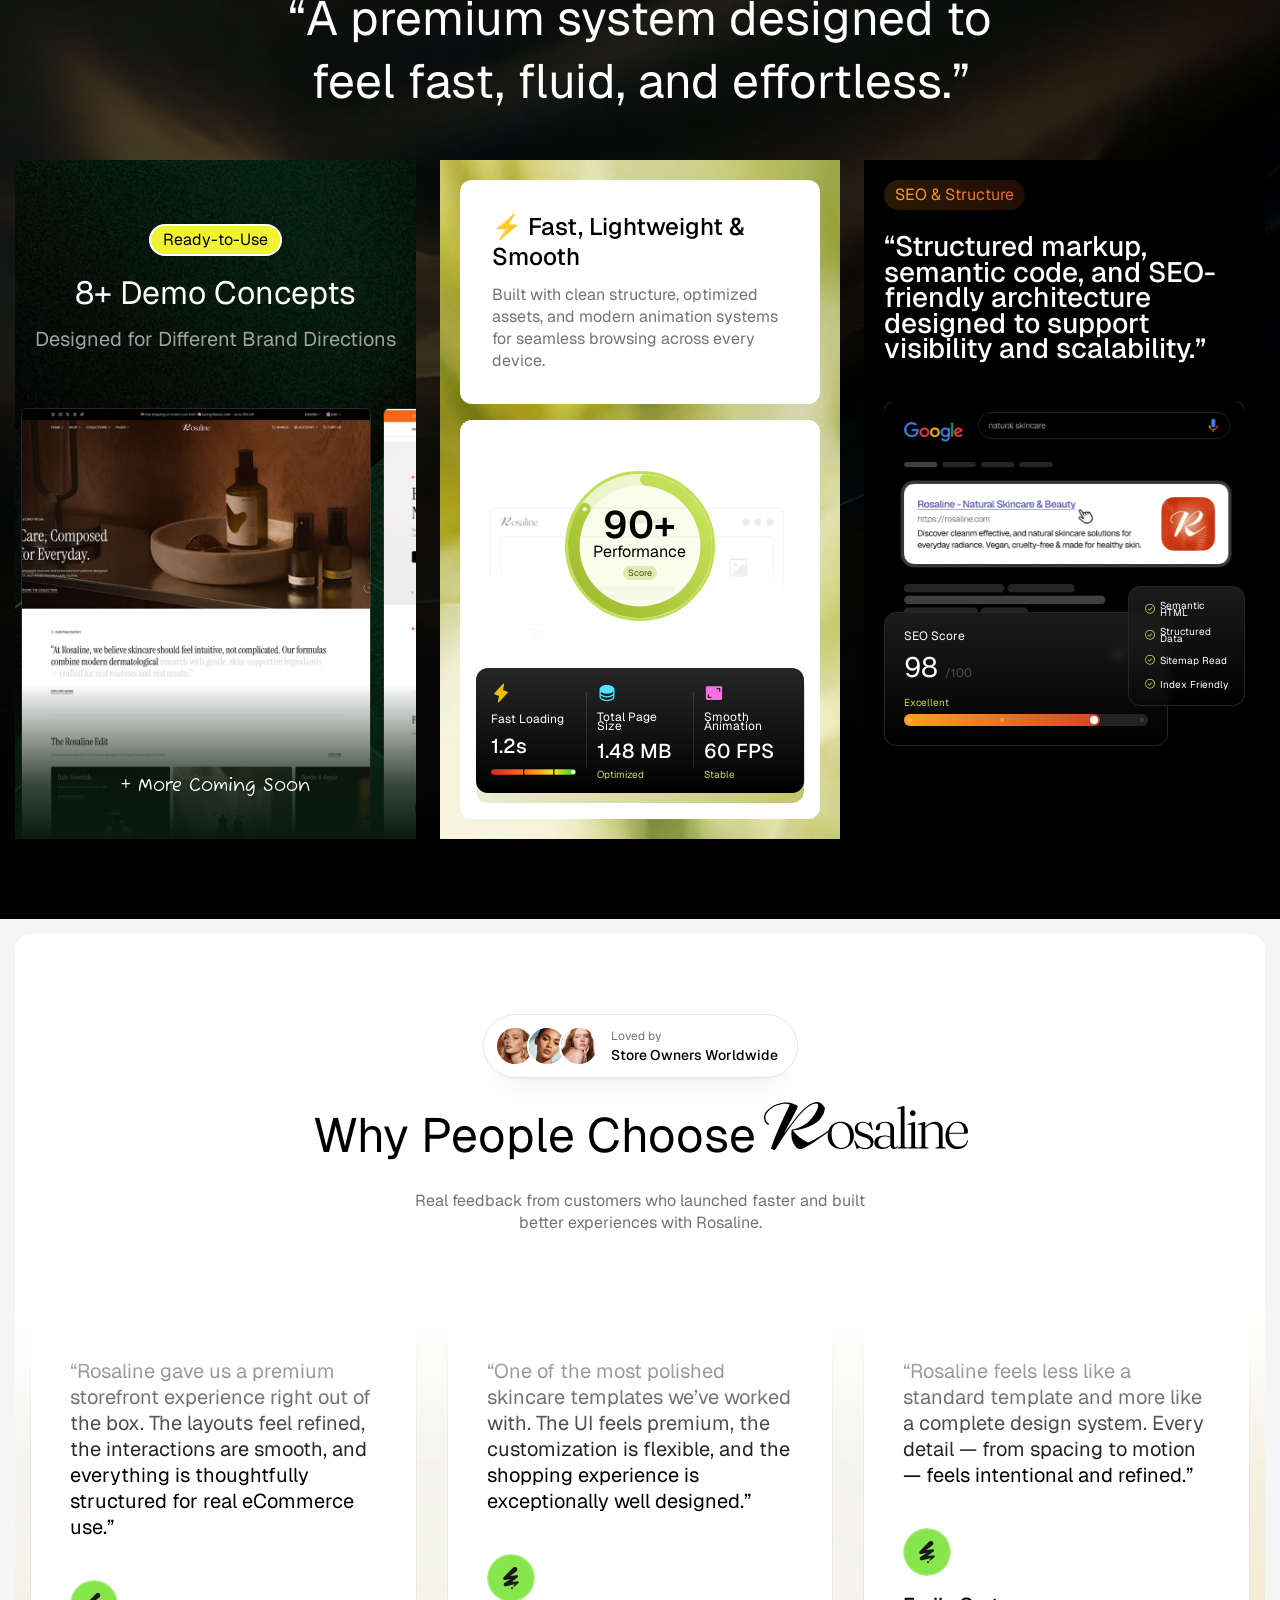
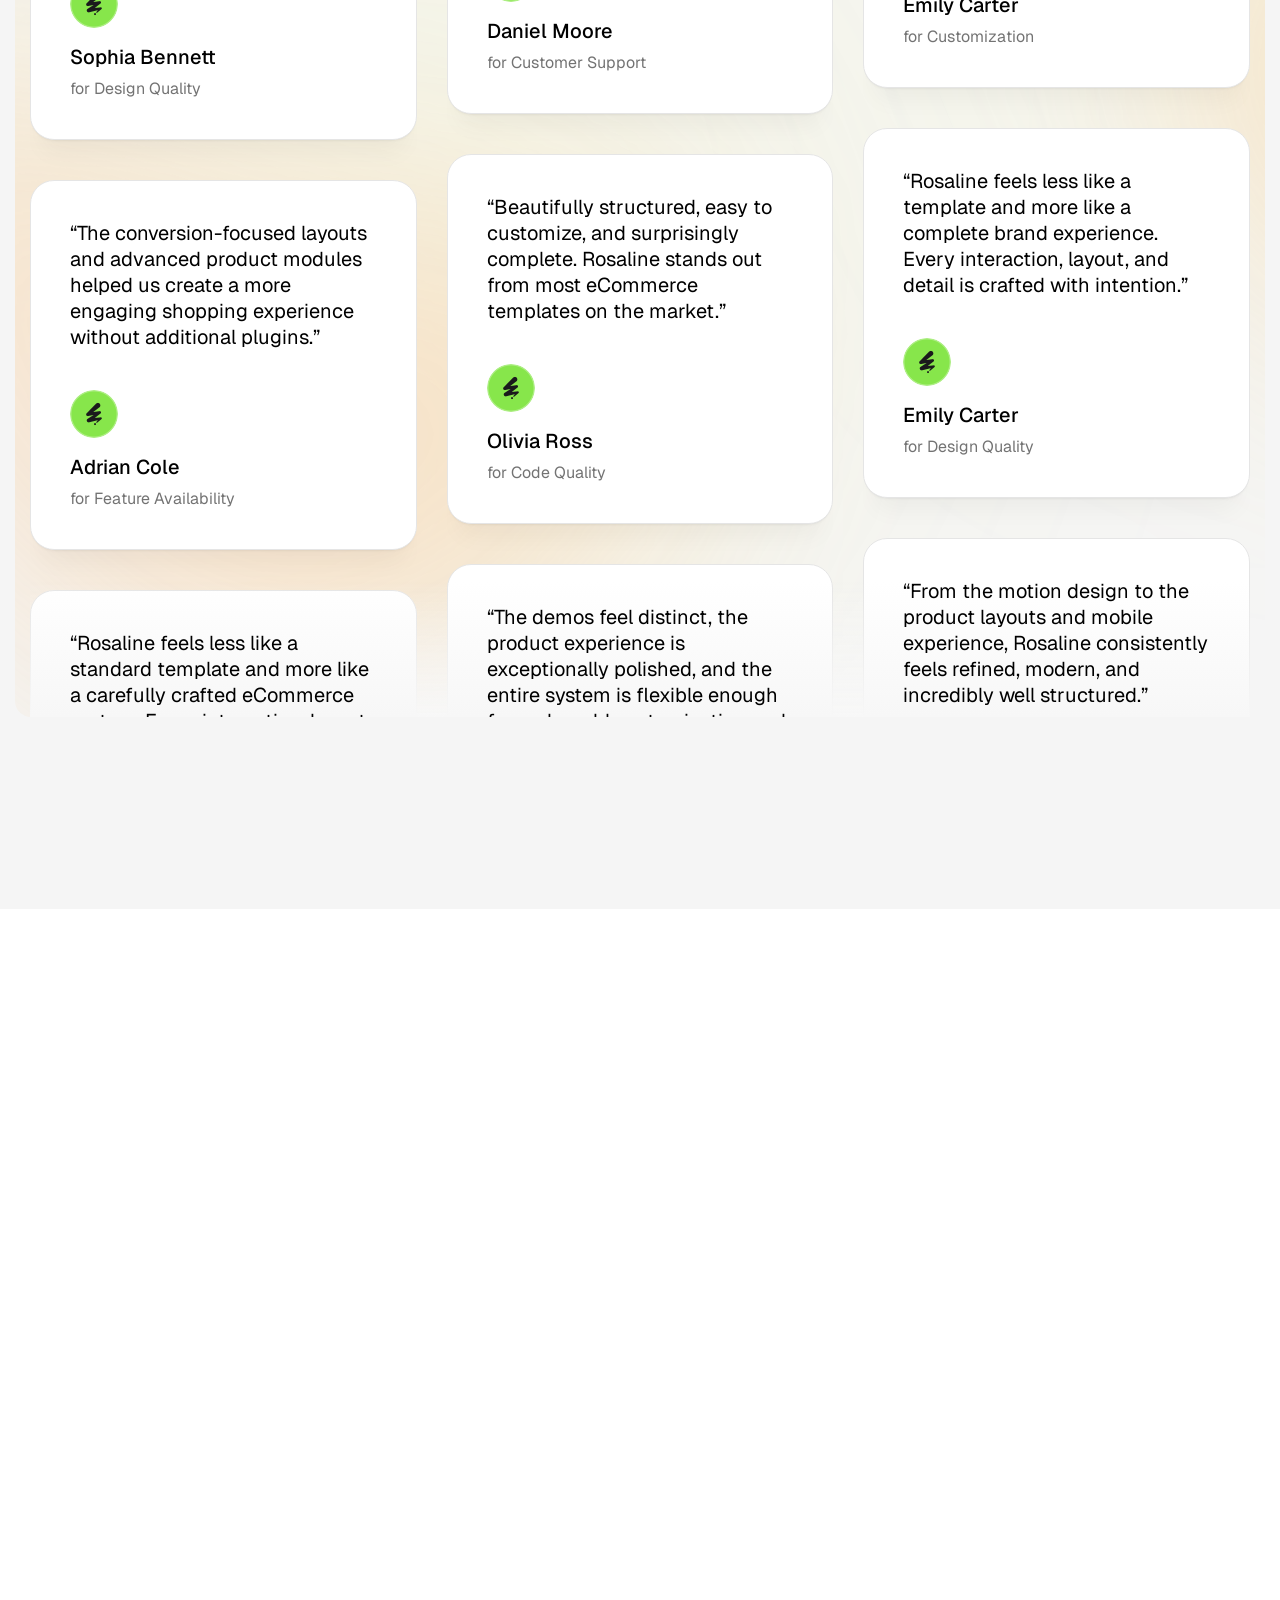
==== commit 83b54a0e: "up" ====
--- a/index.html
+++ b/index.html
@@ -110,7 +110,7 @@
                                 <a href="https://themeforest.net/item/rosaline-beauty-cosmetic-ecommerce-html-template/63112017?s_rank=1"
                                     class="tf-btn-v2">
                                     <span class="text">
-                                        Buy Theme <span class="sm-d-none">Now - $8</span>
+                                        Buy Theme <span class="sm-d-none">Now - $19</span>
                                     </span>
                                 </a>
                                 <div class="box-btn-open-menu d-flex d-xl-none">
@@ -2773,7 +2773,7 @@
                                             src="assets/images/landing/item/r-logo.svg" alt="Image">
                                     </div>
                                     <span class="text">
-                                        Purchase Rosaline - $8
+                                        Purchase Rosaline - $19
                                     </span>
                                 </a>
                                 <a href="#Demos" class="tf-btn-icon fw-medium text-white">
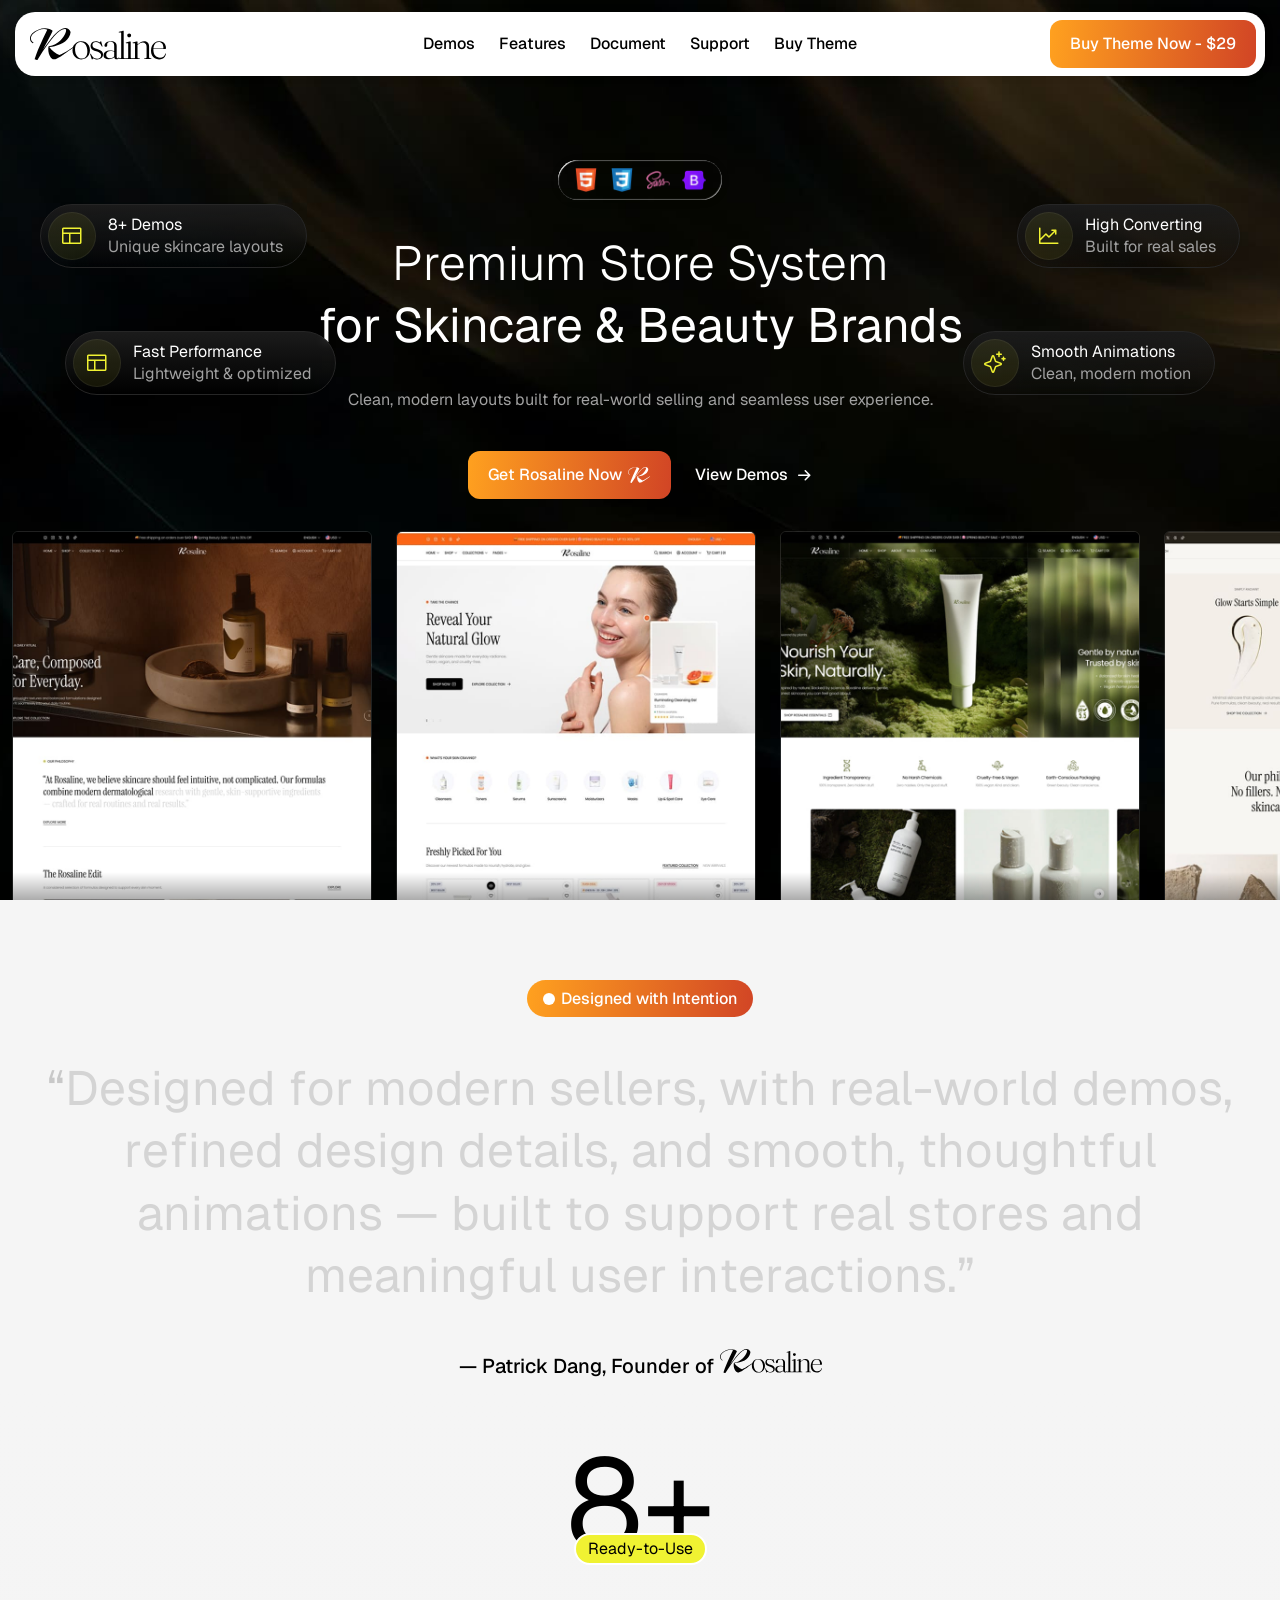
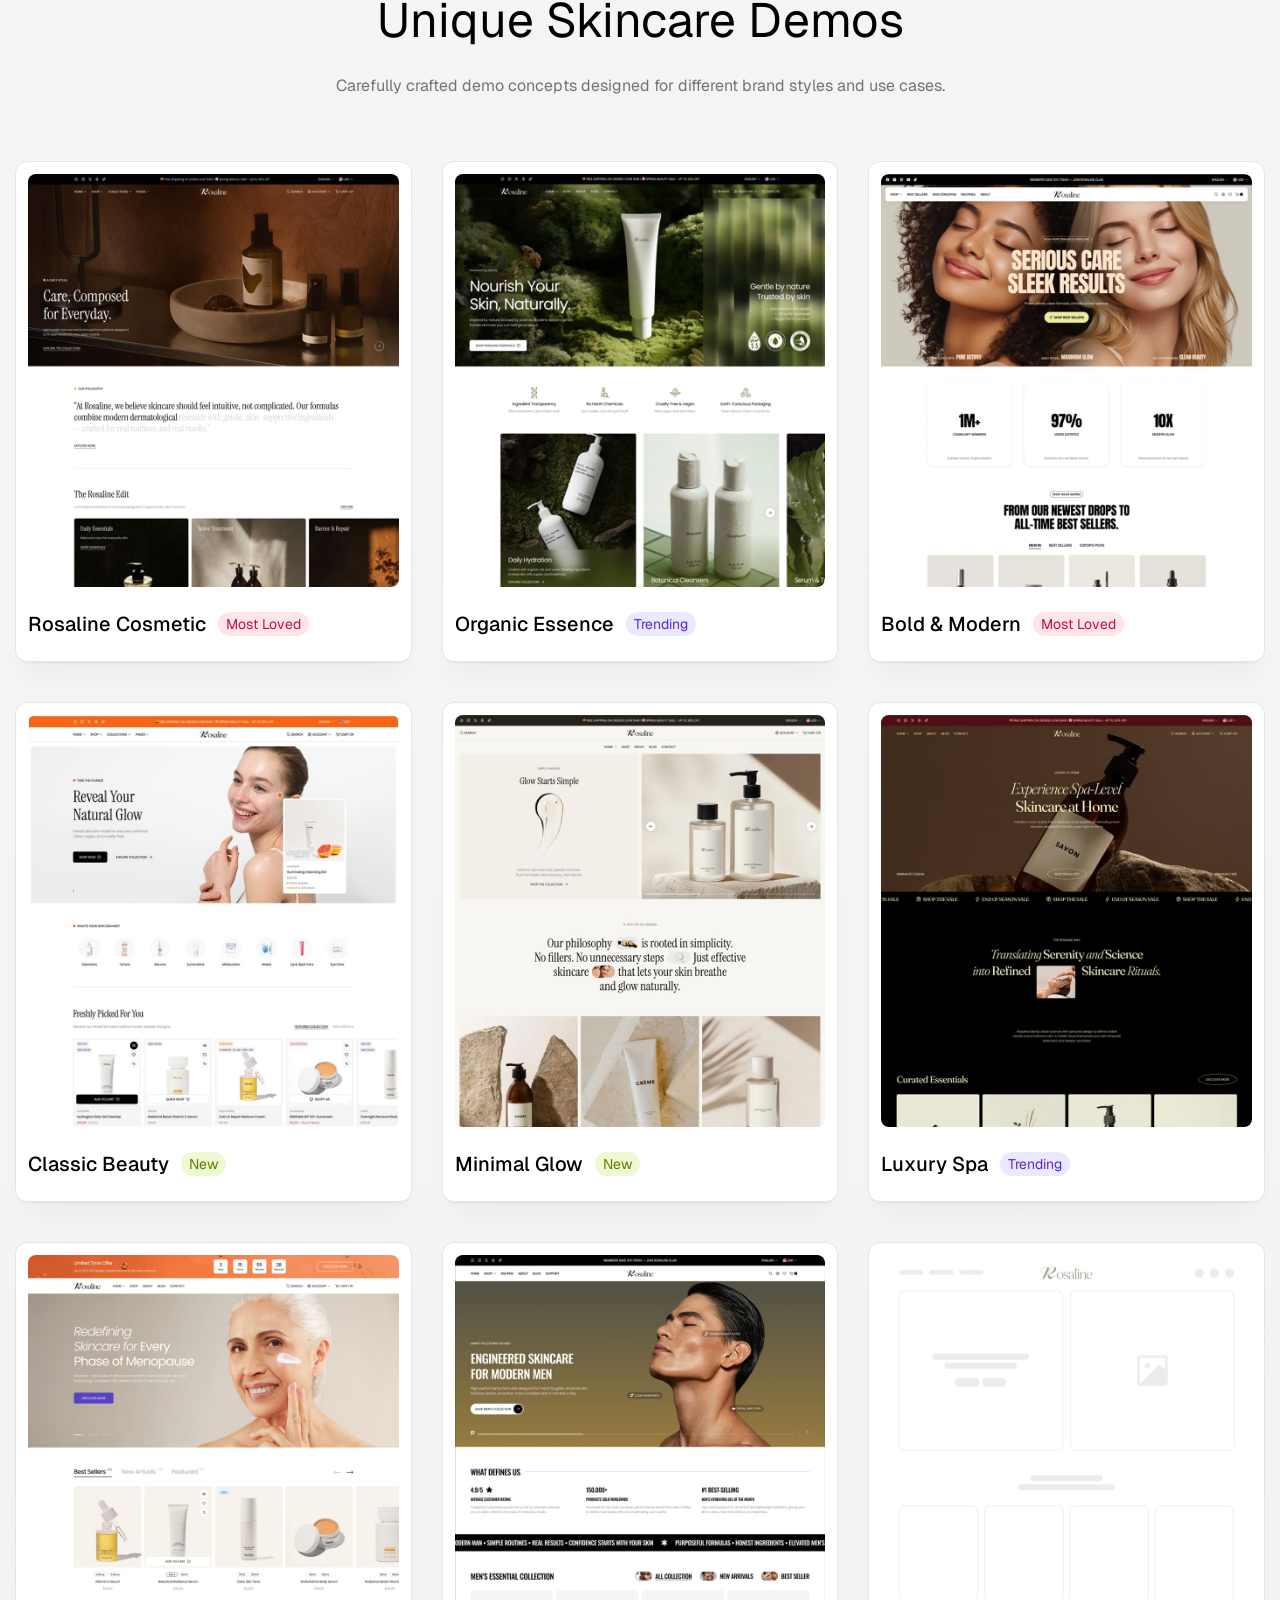
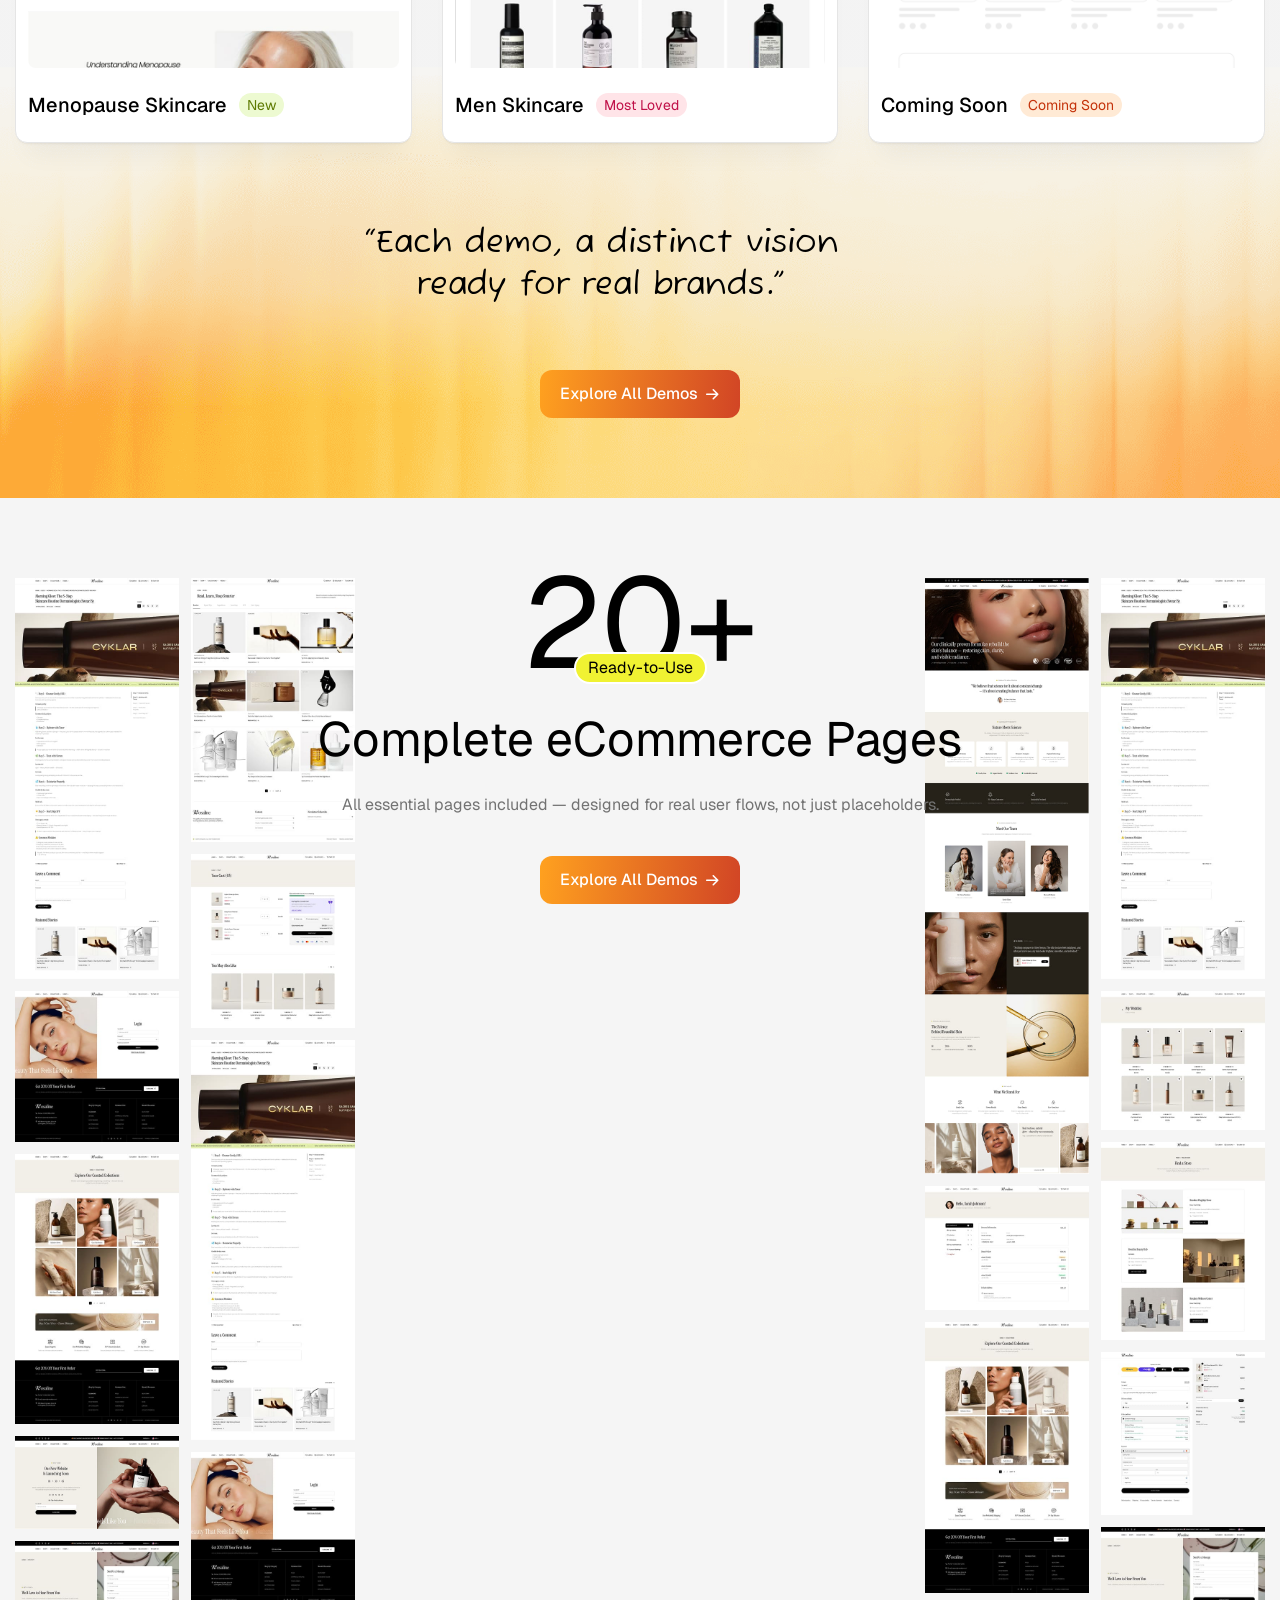
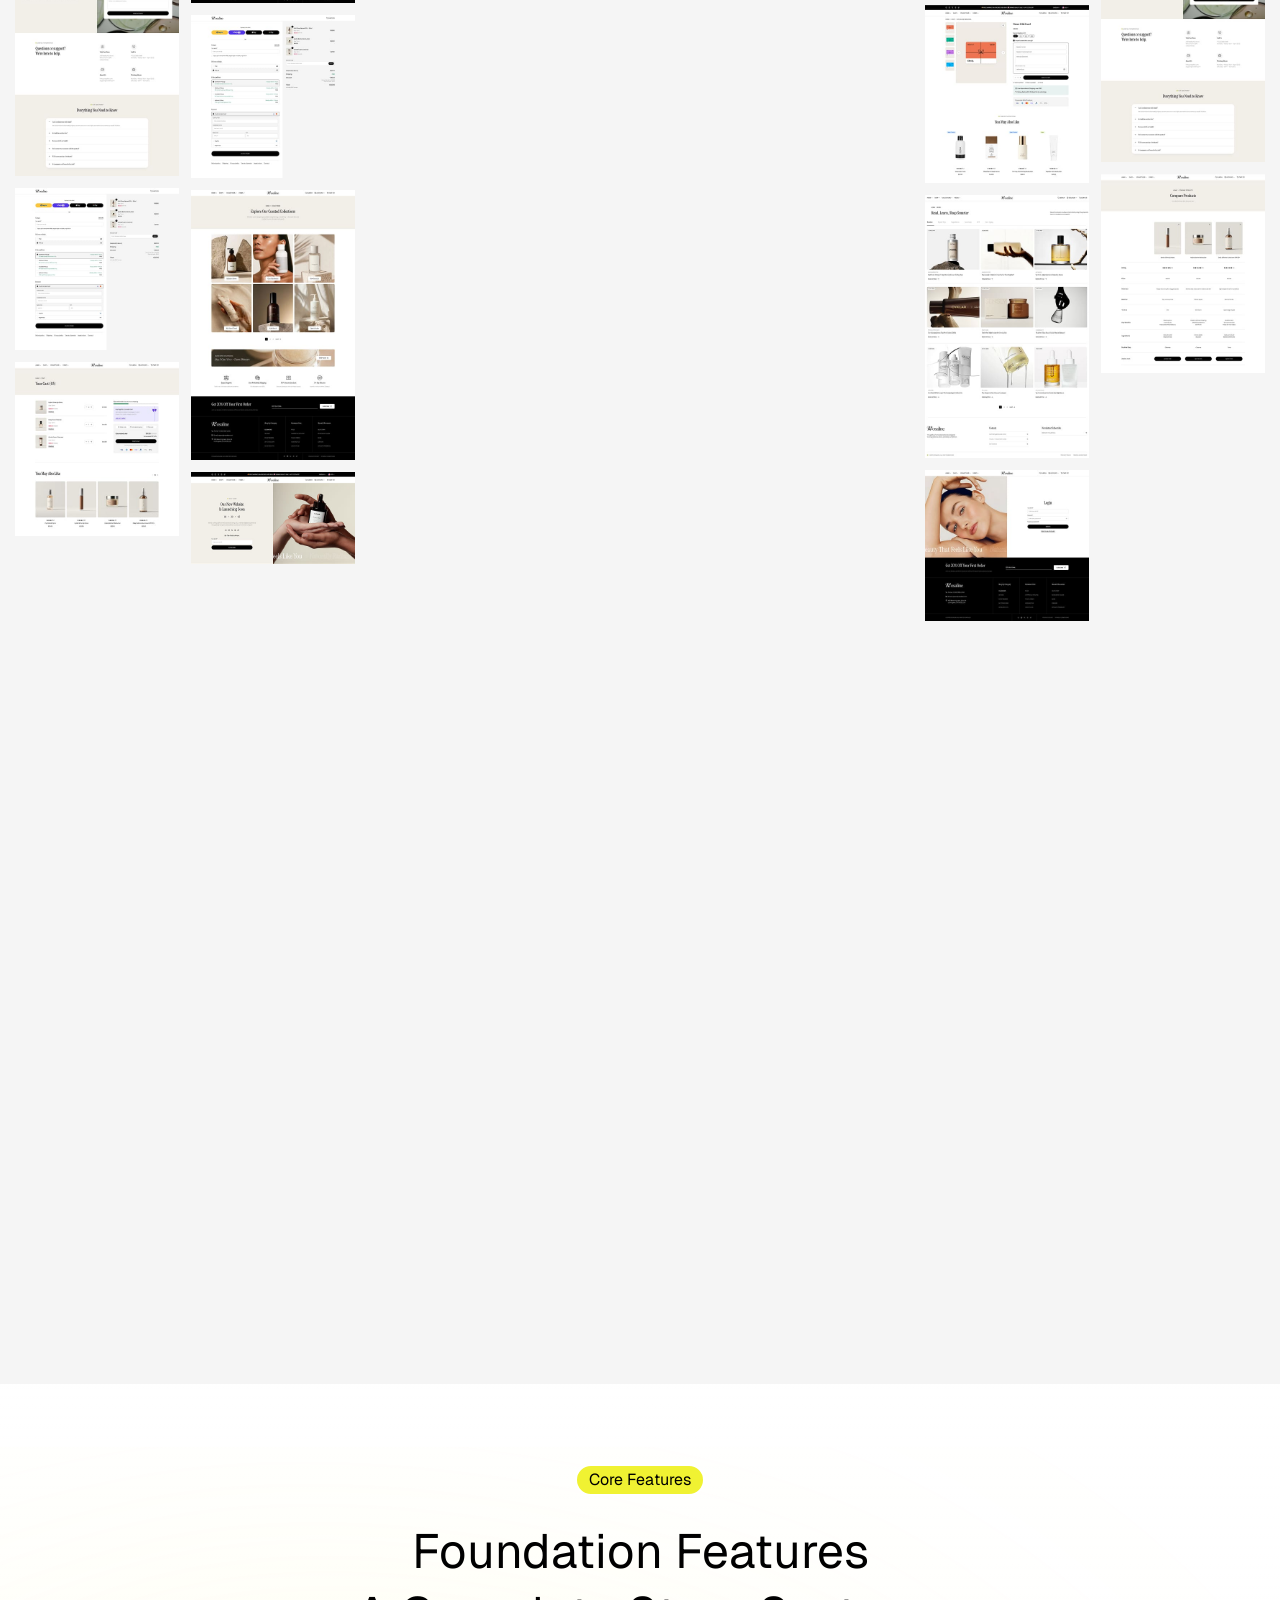
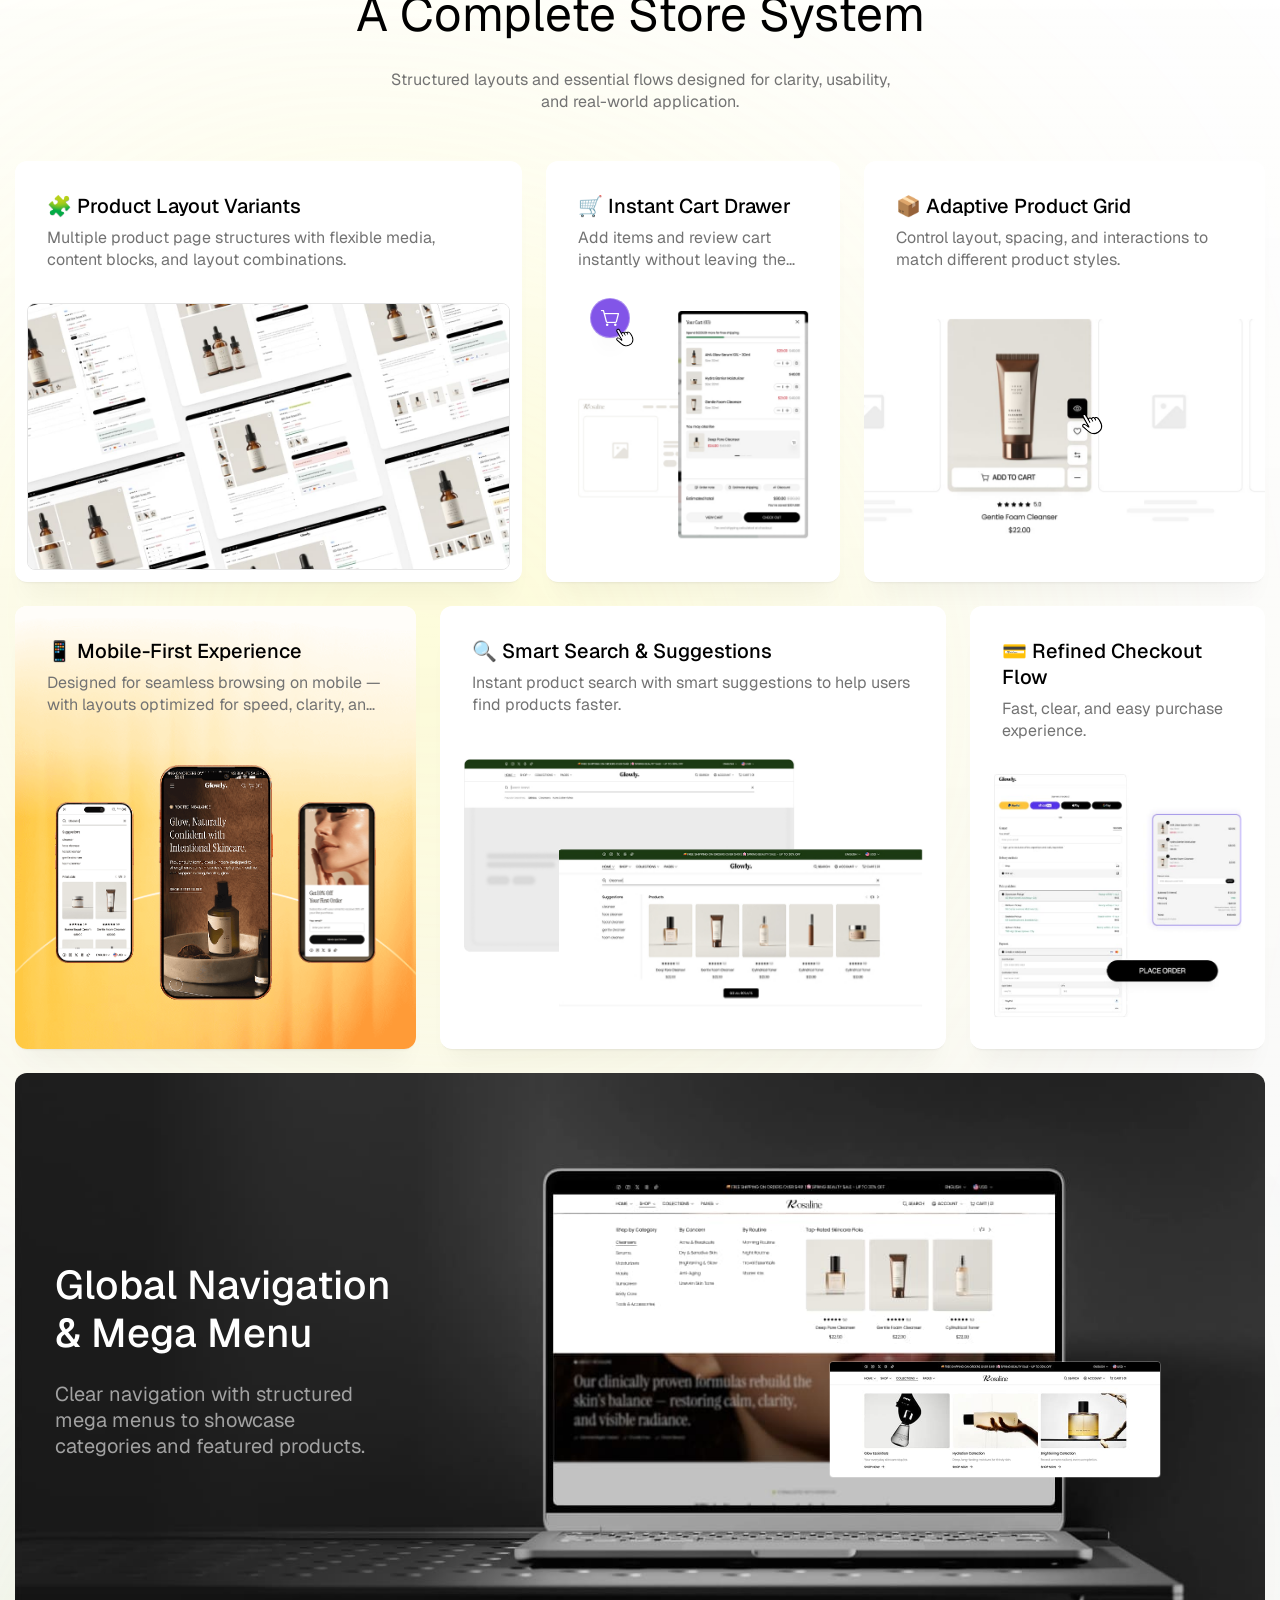
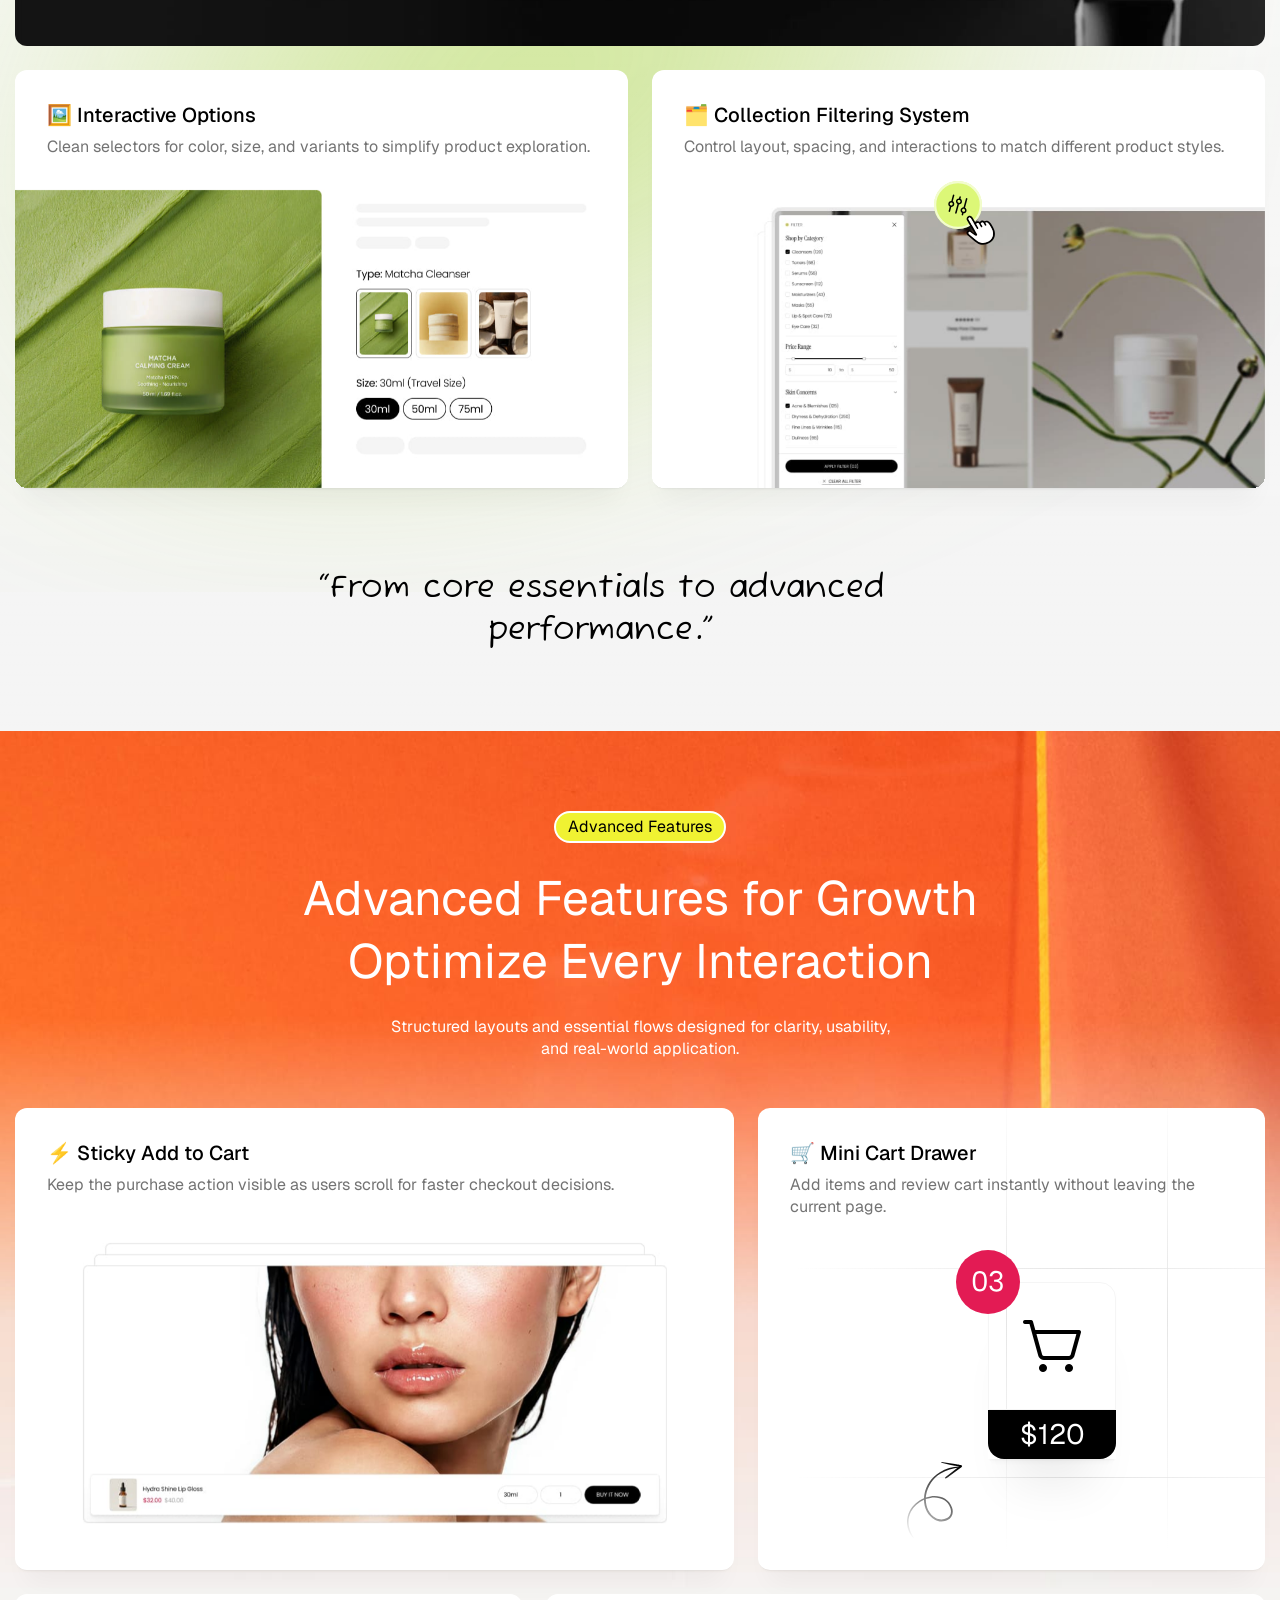
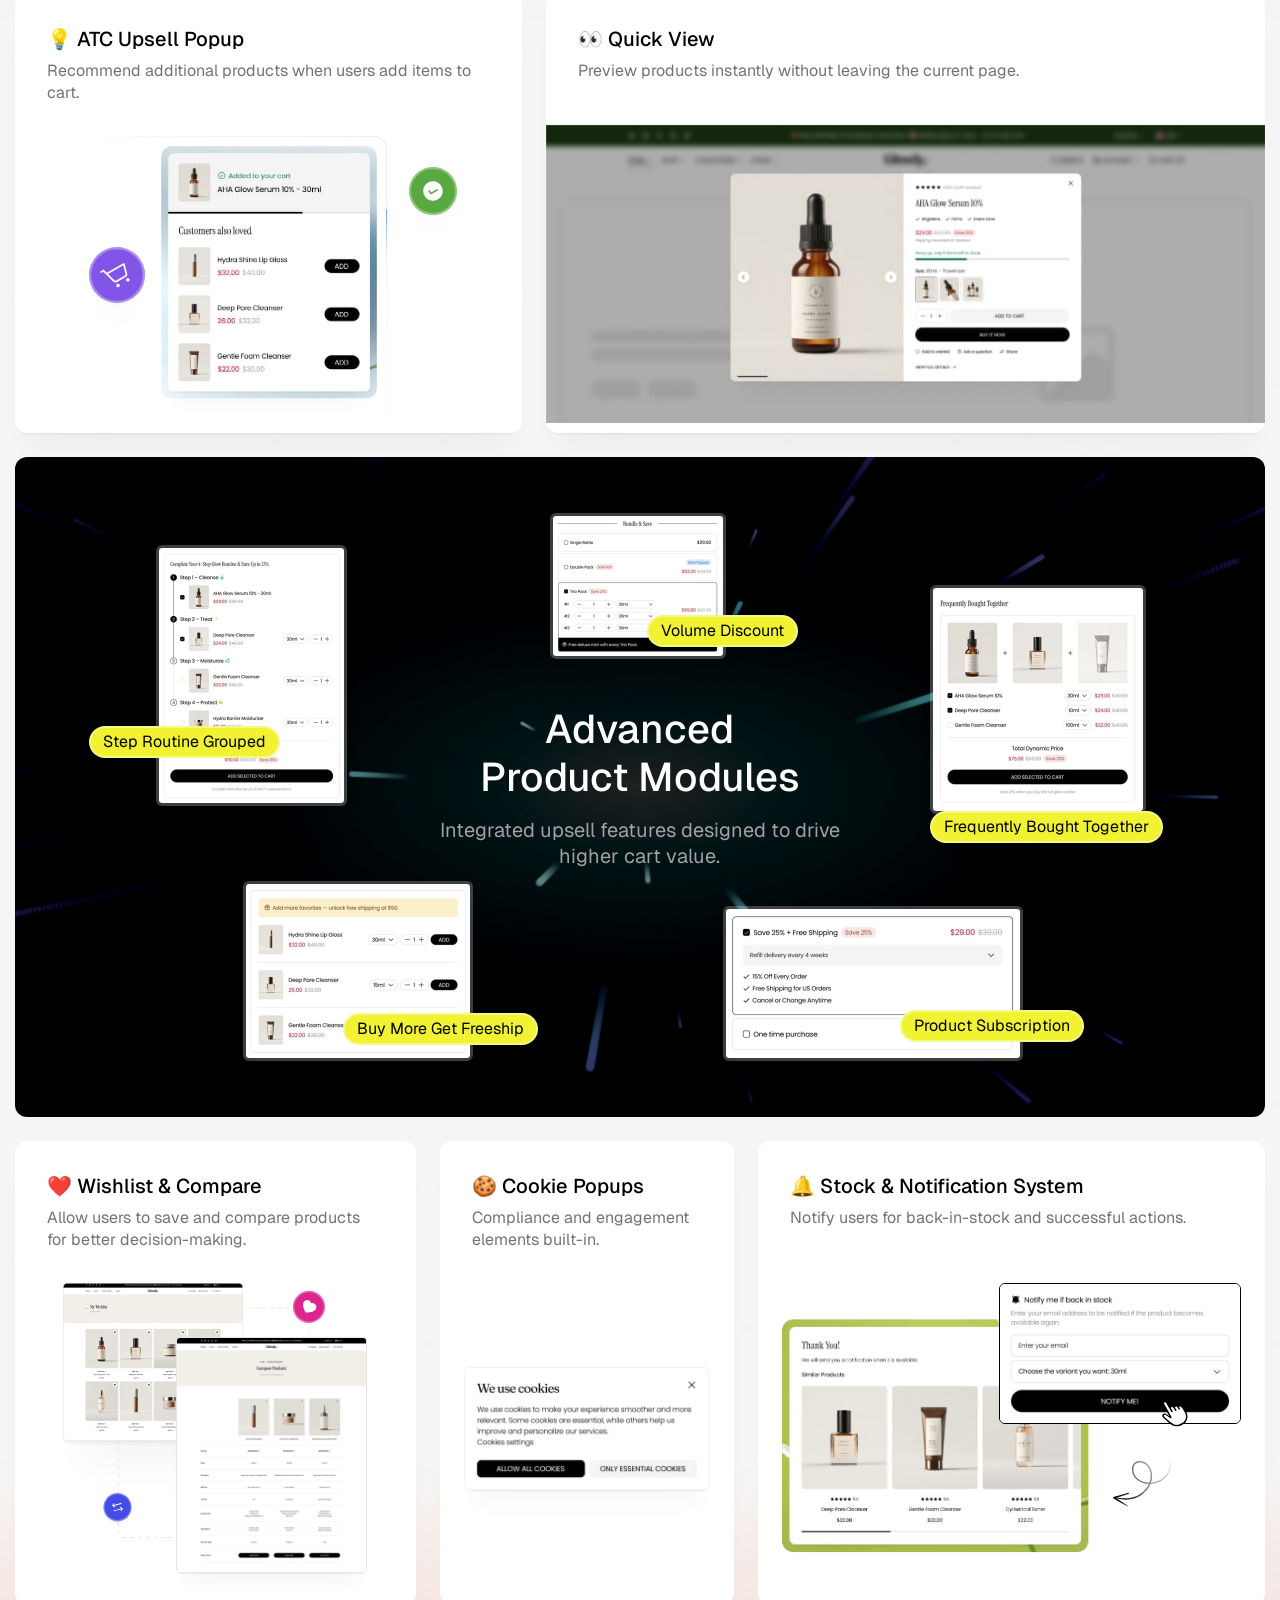
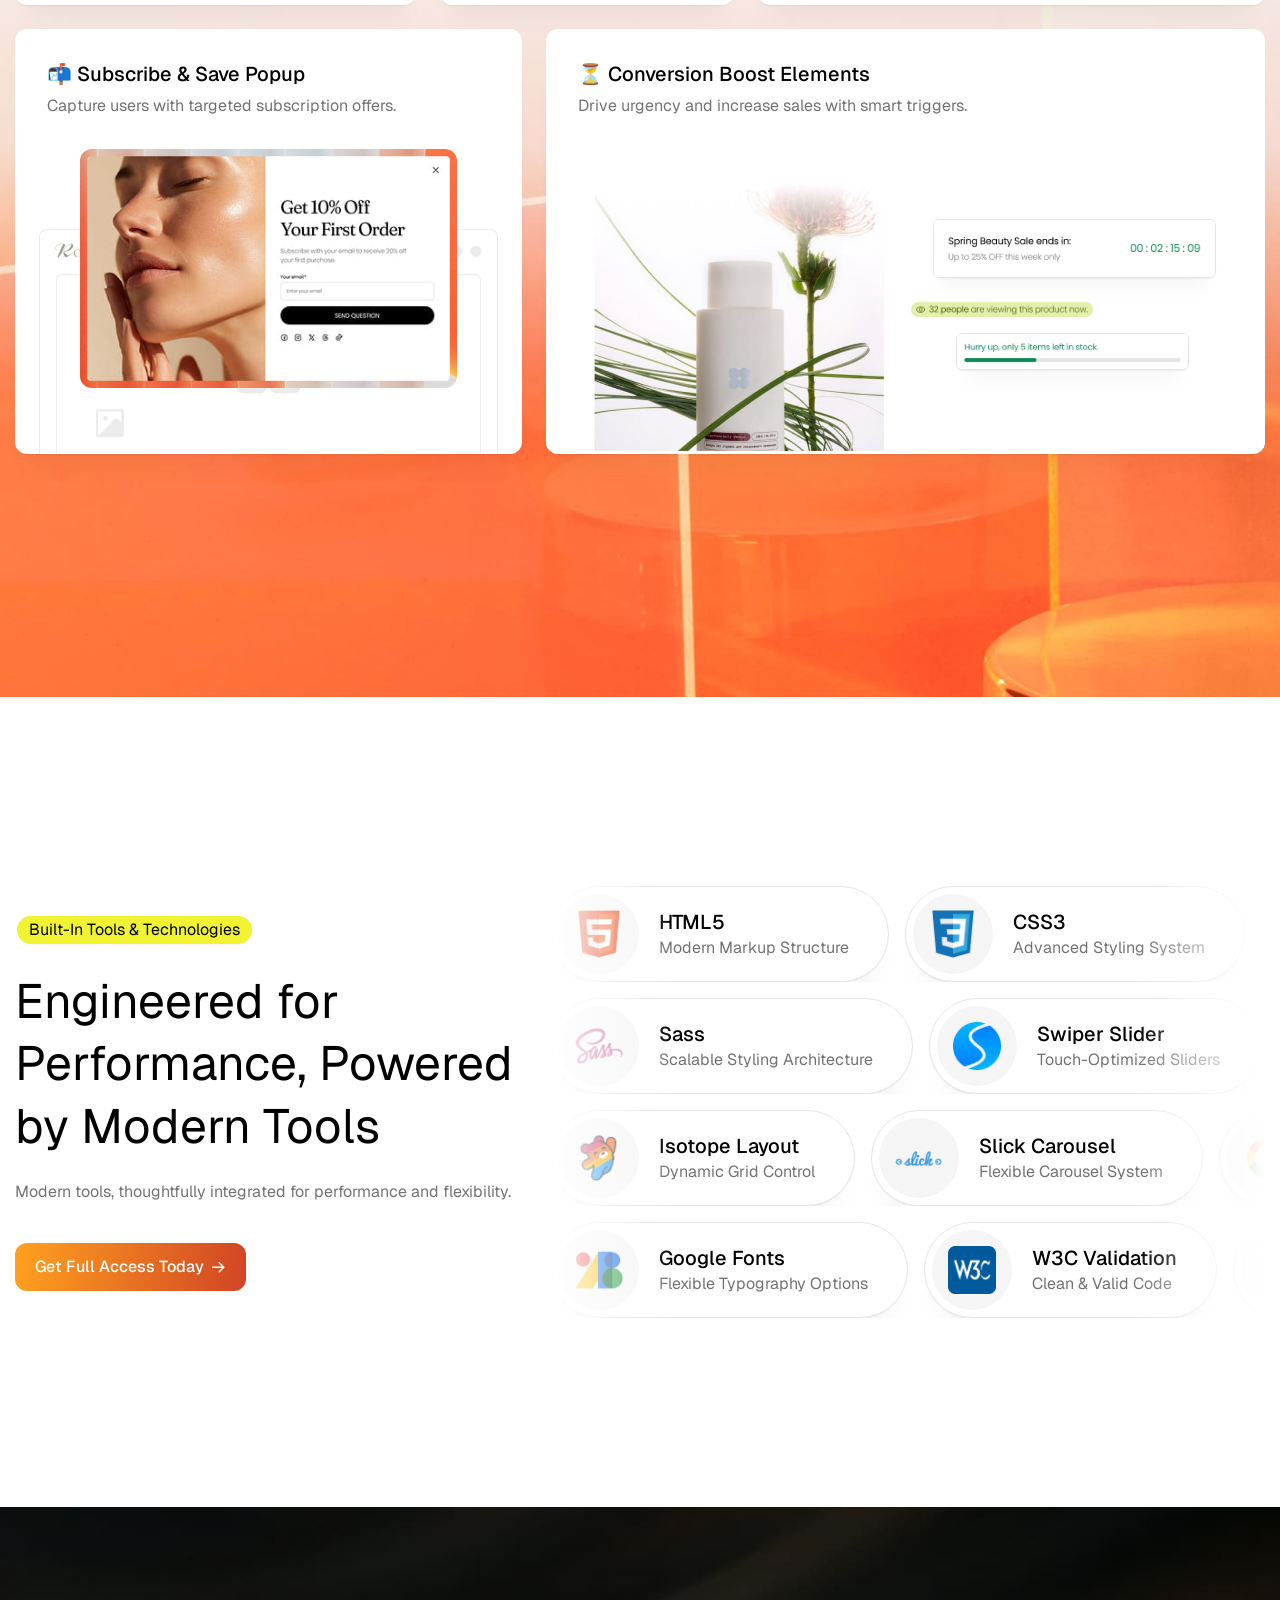
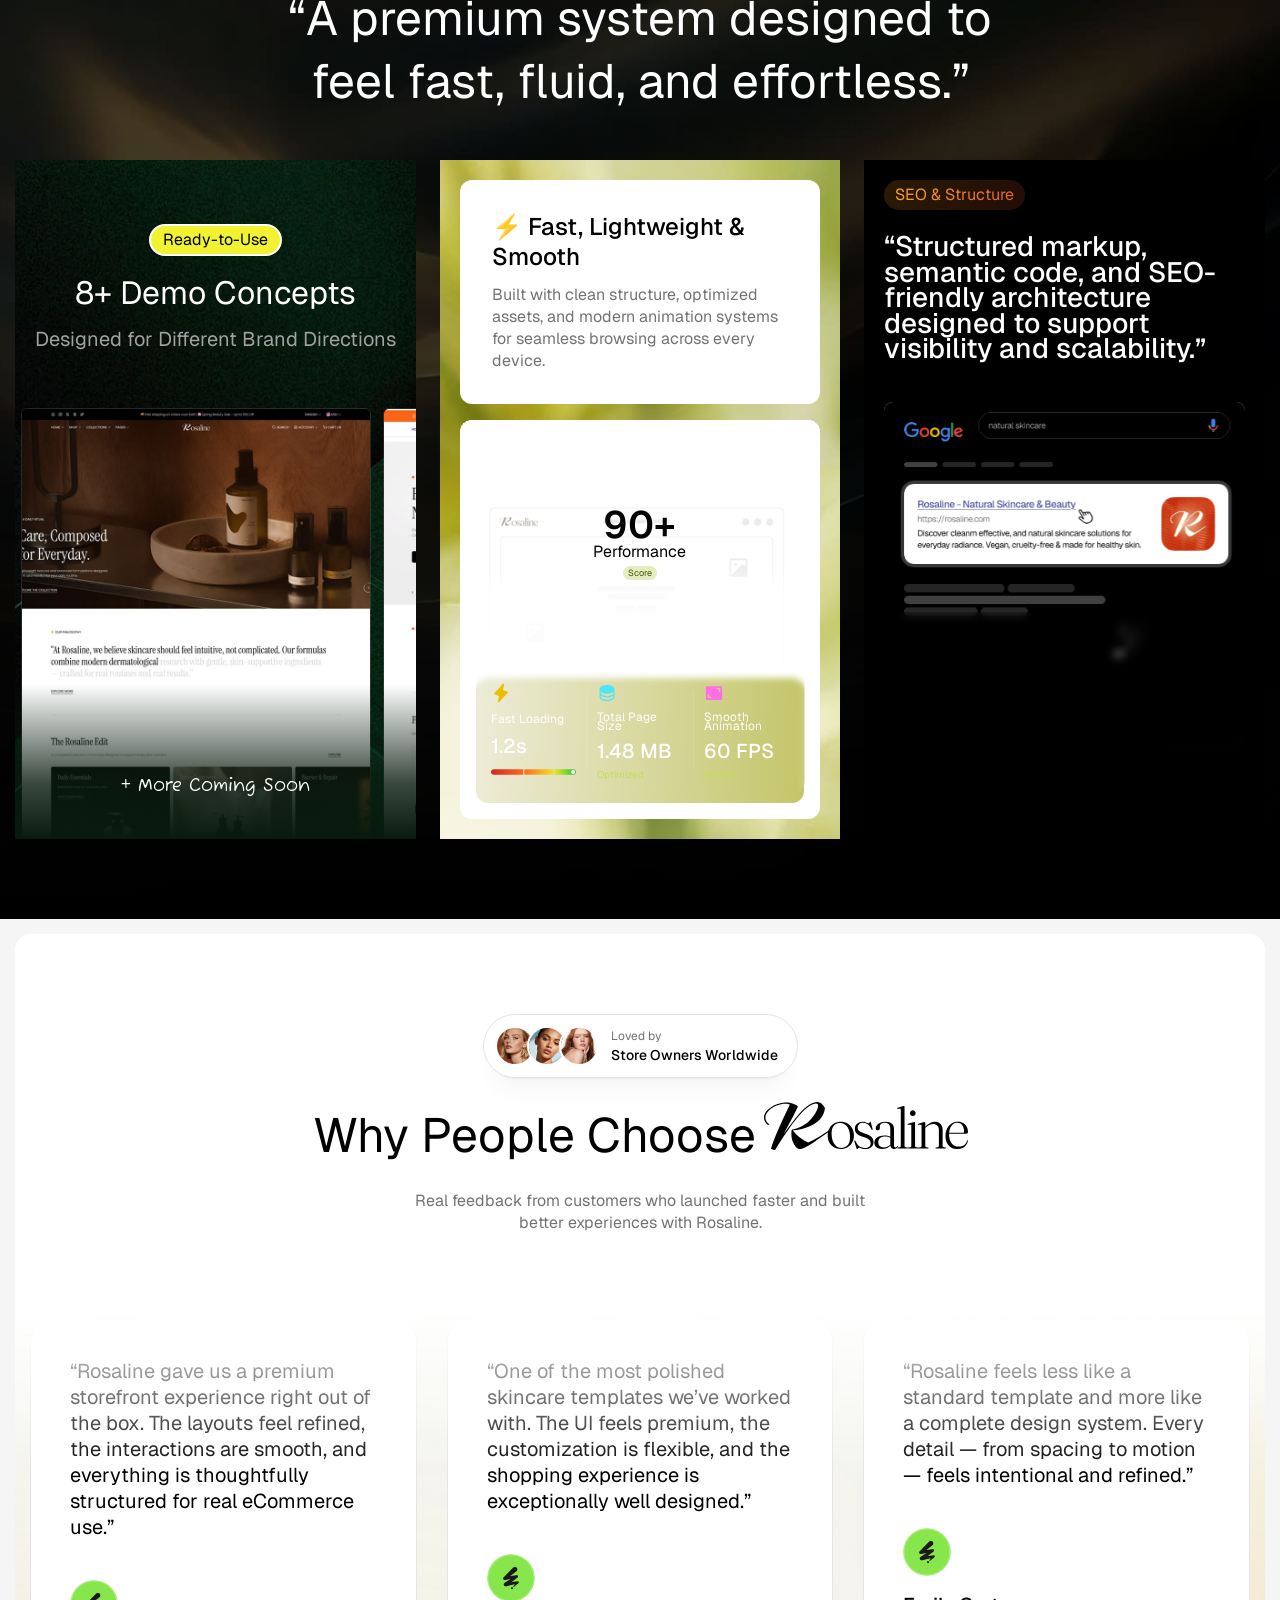
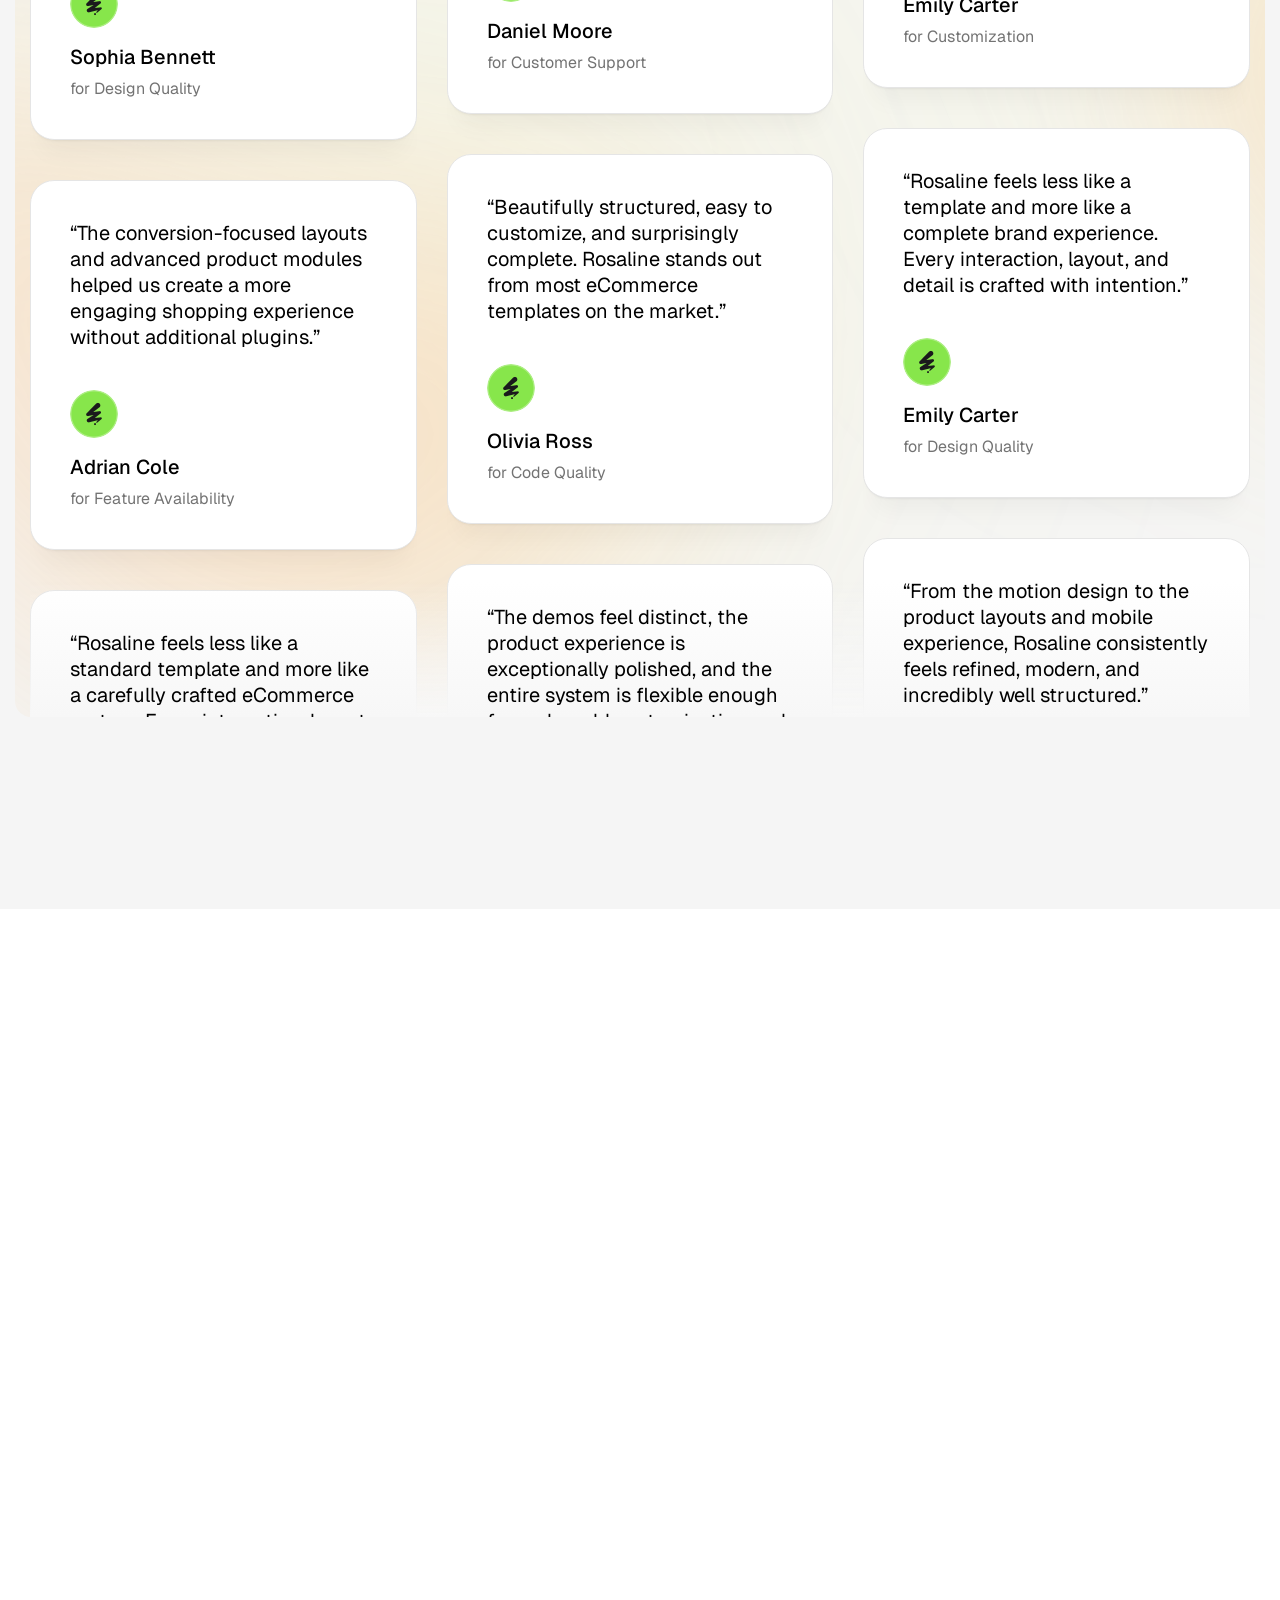
==== commit 0d7106c7: "update gia 28" ====
--- a/index.html
+++ b/index.html
@@ -110,7 +110,7 @@
                                 <a href="https://themeforest.net/item/rosaline-beauty-cosmetic-ecommerce-html-template/63112017?s_rank=1"
                                     class="tf-btn-v2">
                                     <span class="text">
-                                        Buy Theme <span class="sm-d-none">Now - $19</span>
+                                        Buy Theme <span class="sm-d-none">Now - $29</span>
                                     </span>
                                 </a>
                                 <div class="box-btn-open-menu d-flex d-xl-none">
@@ -2773,7 +2773,7 @@
                                             src="assets/images/landing/item/r-logo.svg" alt="Image">
                                     </div>
                                     <span class="text">
-                                        Purchase Rosaline - $19
+                                        Purchase Rosaline - $29
                                     </span>
                                 </a>
                                 <a href="#Demos" class="tf-btn-icon fw-medium text-white">
